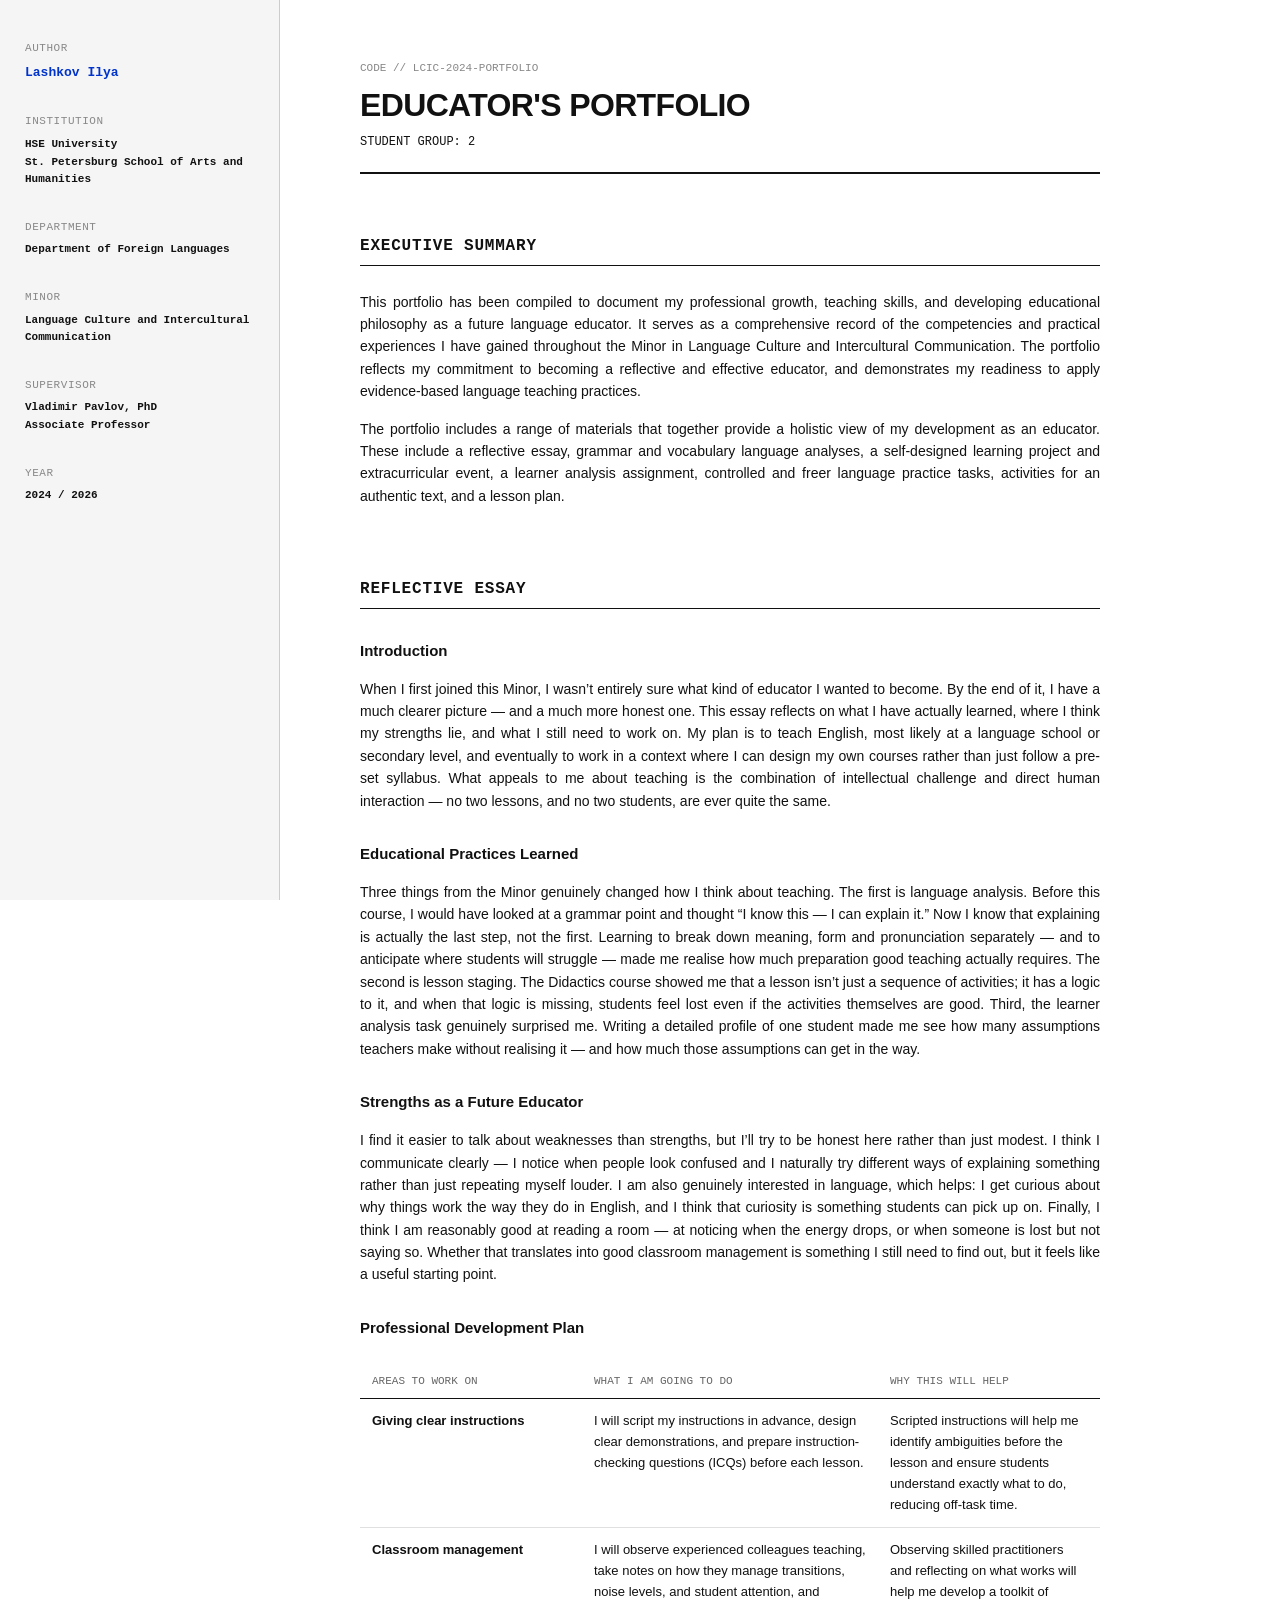
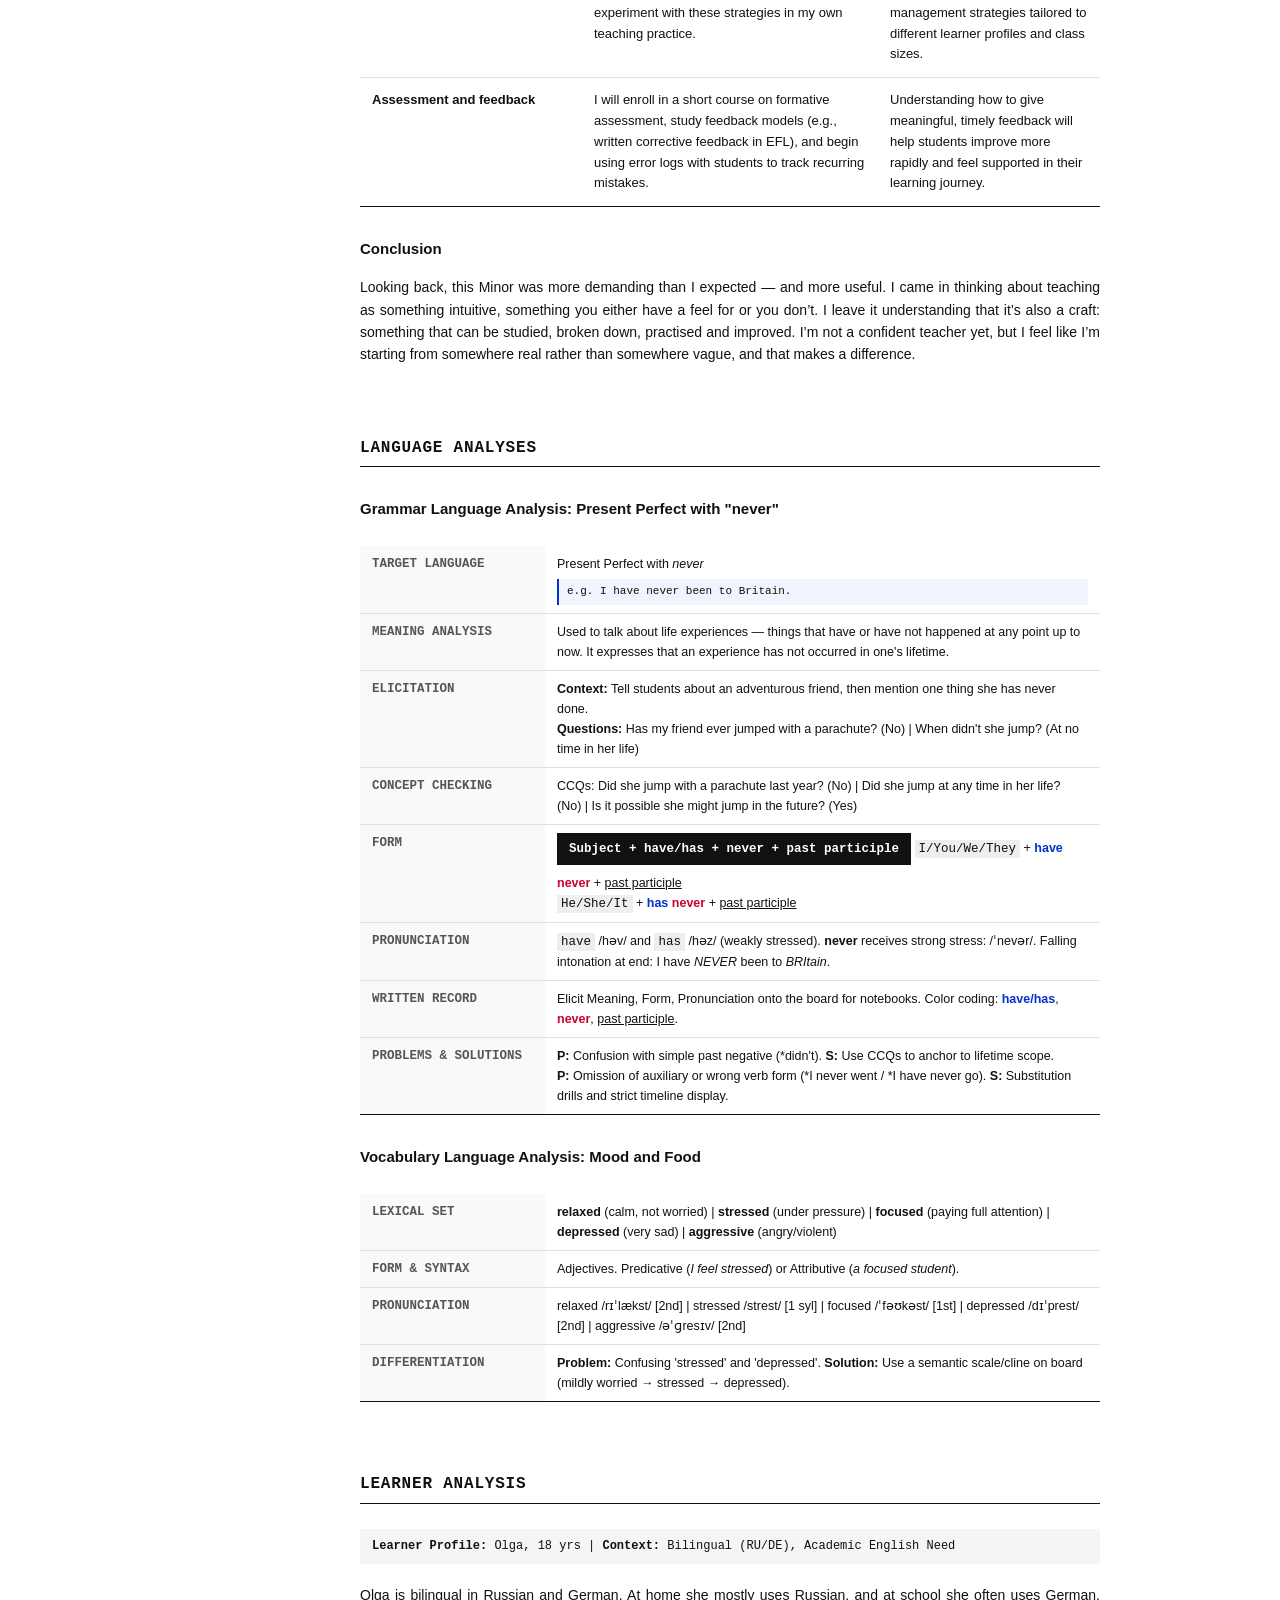
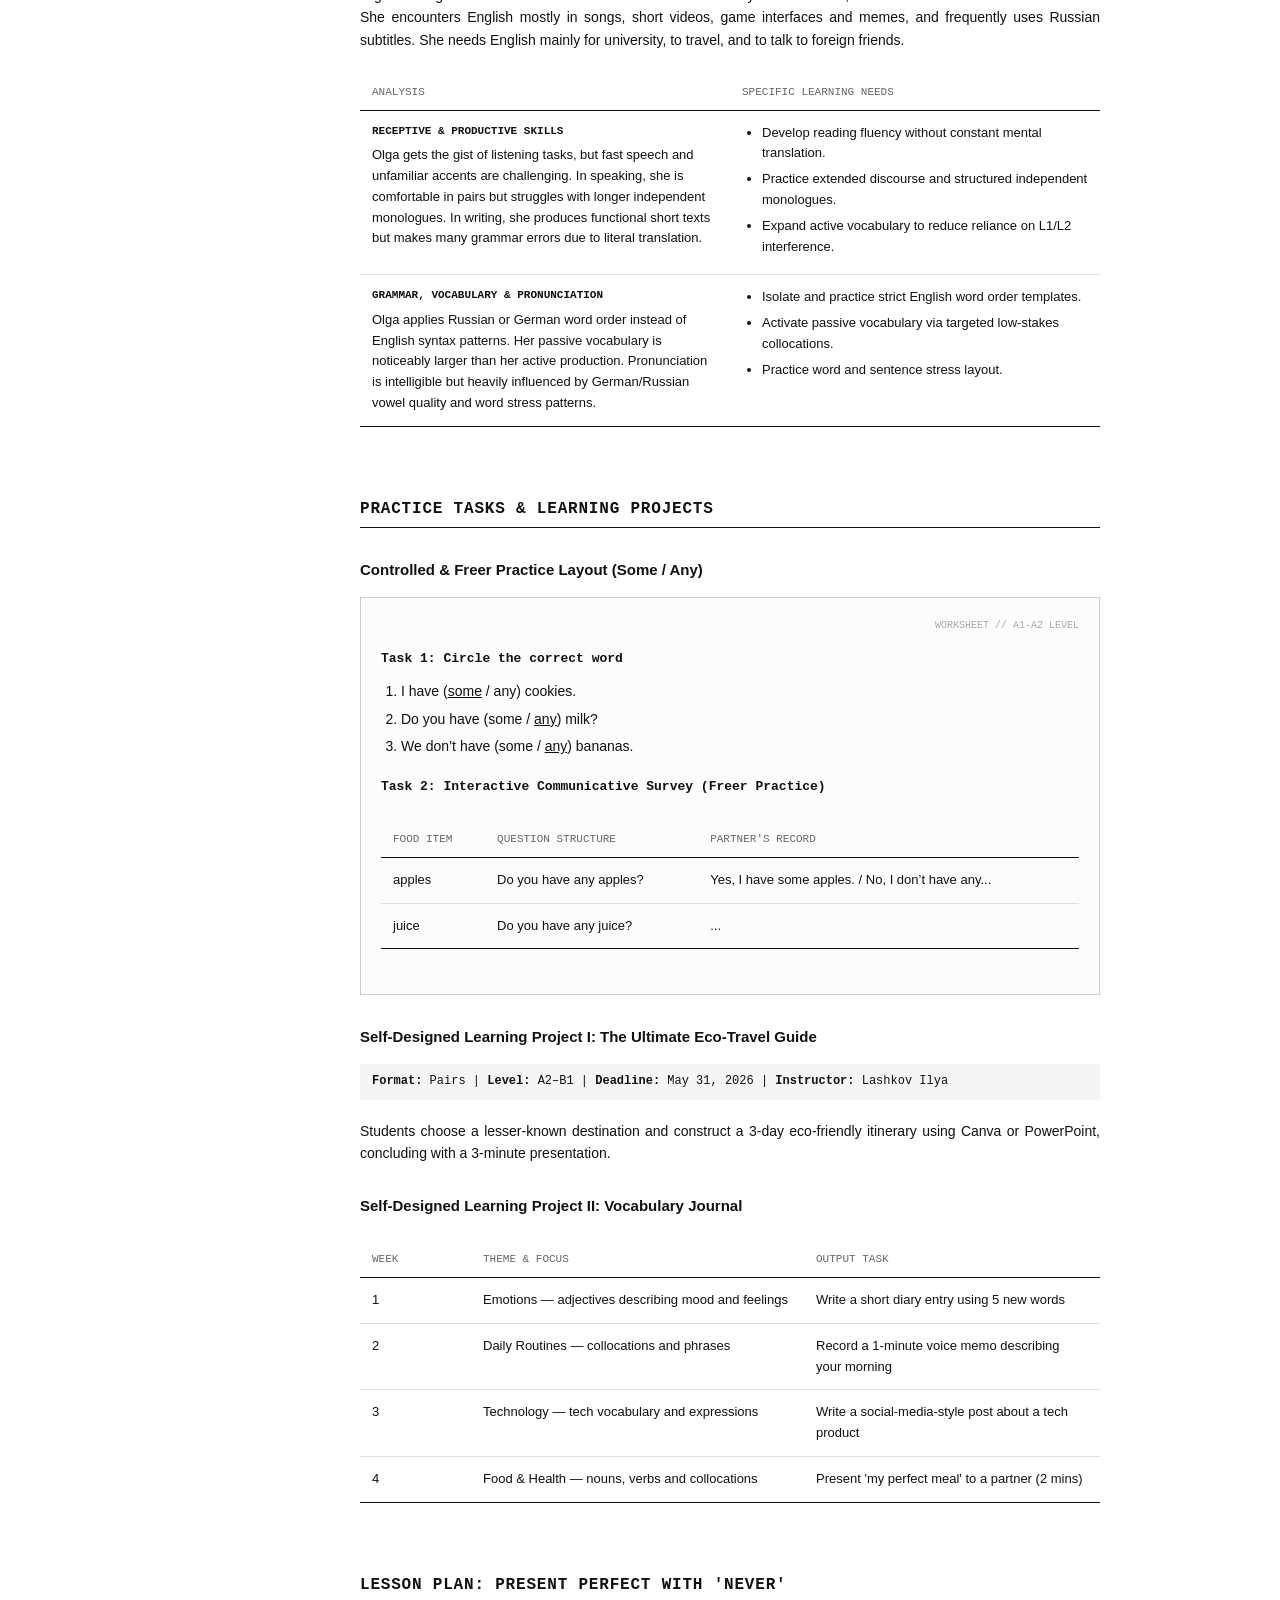
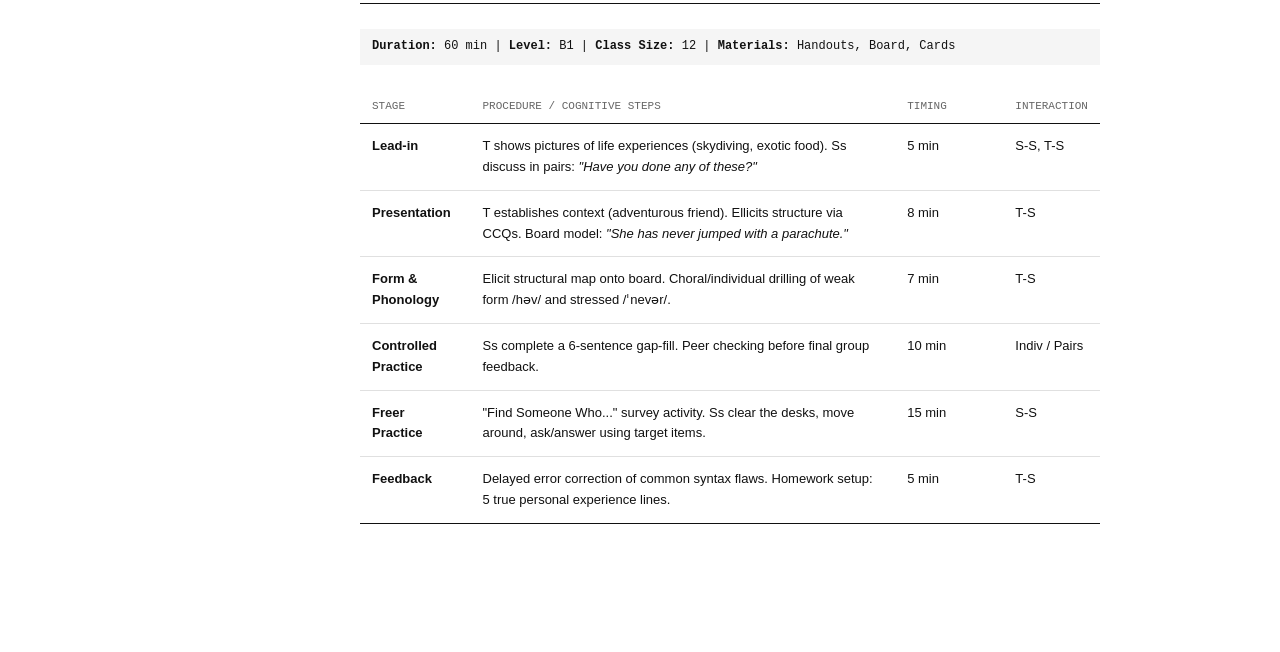
==== index.html @ fe7d27d8 "Rename gemini-code-1781530742875.html to index.html" ====
<!DOCTYPE html>
<html lang="en">
<head>
    <meta charset="UTF-8">
    <meta name="viewport" content="width=device-width, initial-scale=1.0">
    <title>Lashkov Ilya — Educator's Portfolio</title>
    <link rel="stylesheet" href="style.css">
</head>
<body>

    <!-- SIDEBAR: METADATA -->
    <aside class="meta-sidebar">
        <div class="meta-block">
            <span class="label">AUTHOR</span>
            <span class="value institution">Lashkov Ilya</span>
        </div>
        <div class="meta-block">
            <span class="label">INSTITUTION</span>
            <span class="value">HSE University<br>St. Petersburg School of Arts and Humanities</span>
        </div>
        <div class="meta-block">
            <span class="label">DEPARTMENT</span>
            <span class="value">Department of Foreign Languages</span>
        </div>
        <div class="meta-block">
            <span class="label">MINOR</span>
            <span class="value">Language Culture and Intercultural Communication</span>
        </div>
        <div class="meta-block">
            <span class="label">SUPERVISOR</span>
            <span class="value">Vladimir Pavlov, PhD<br>Associate Professor</span>
        </div>
        <div class="meta-block">
            <span class="label">YEAR</span>
            <span class="value">2024 / 2026</span>
        </div>
    </aside>

    <!-- MAIN CONTENT CONTAINER -->
    <main class="content-container">

        <!-- HEADER SECTION -->
        <header class="portfolio-header">
            <div class="index-code">CODE // LCIC-2024-PORTFOLIO</div>
            <h1>EDUCATOR'S PORTFOLIO</h1>
            <div class="group-tag">STUDENT GROUP: 2</div>
        </header>

        <!-- EXECUTIVE SUMMARY -->
        <section id="summary" class="document-section">
            <h2>EXECUTIVE SUMMARY</h2>
            <p>This portfolio has been compiled to document my professional growth, teaching skills, and developing educational philosophy as a future language educator. It serves as a comprehensive record of the competencies and practical experiences I have gained throughout the Minor in Language Culture and Intercultural Communication. The portfolio reflects my commitment to becoming a reflective and effective educator, and demonstrates my readiness to apply evidence-based language teaching practices.</p>
            <p>The portfolio includes a range of materials that together provide a holistic view of my development as an educator. These include a reflective essay, grammar and vocabulary language analyses, a self-designed learning project and extracurricular event, a learner analysis assignment, controlled and freer language practice tasks, activities for an authentic text, and a lesson plan.</p>
        </section>

        <!-- REFLECTIVE ESSAY -->
        <section id="essay" class="document-section">
            <h2>REFLECTIVE ESSAY</h2>
            
            <h3>Introduction</h3>
            <p>When I first joined this Minor, I wasn’t entirely sure what kind of educator I wanted to become. By the end of it, I have a much clearer picture — and a much more honest one. This essay reflects on what I have actually learned, where I think my strengths lie, and what I still need to work on. My plan is to teach English, most likely at a language school or secondary level, and eventually to work in a context where I can design my own courses rather than just follow a pre-set syllabus. What appeals to me about teaching is the combination of intellectual challenge and direct human interaction — no two lessons, and no two students, are ever quite the same.</p>

            <h3>Educational Practices Learned</h3>
            <p>Three things from the Minor genuinely changed how I think about teaching. The first is language analysis. Before this course, I would have looked at a grammar point and thought “I know this — I can explain it.” Now I know that explaining is actually the last step, not the first. Learning to break down meaning, form and pronunciation separately — and to anticipate where students will struggle — made me realise how much preparation good teaching actually requires. The second is lesson staging. The Didactics course showed me that a lesson isn’t just a sequence of activities; it has a logic to it, and when that logic is missing, students feel lost even if the activities themselves are good. Third, the learner analysis task genuinely surprised me. Writing a detailed profile of one student made me see how many assumptions teachers make without realising it — and how much those assumptions can get in the way.</p>

            <h3>Strengths as a Future Educator</h3>
            <p>I find it easier to talk about weaknesses than strengths, but I’ll try to be honest here rather than just modest. I think I communicate clearly — I notice when people look confused and I naturally try different ways of explaining something rather than just repeating myself louder. I am also genuinely interested in language, which helps: I get curious about why things work the way they do in English, and I think that curiosity is something students can pick up on. Finally, I think I am reasonably good at reading a room — at noticing when the energy drops, or when someone is lost but not saying so. Whether that translates into good classroom management is something I still need to find out, but it feels like a useful starting point.</p>

            <h3>Professional Development Plan</h3>
            <table class="grootens-table">
                <thead>
                    <tr>
                        <th style="width: 30%;">AREAS TO WORK ON</th>
                        <th style="width: 40%;">WHAT I AM GOING TO DO</th>
                        <th style="width: 30%;">WHY THIS WILL HELP</th>
                    </tr>
                </thead>
                <tbody>
                    <tr>
                        <td class="semi-bold">Giving clear instructions</td>
                        <td>I will script my instructions in advance, design clear demonstrations, and prepare instruction-checking questions (ICQs) before each lesson.</td>
                        <td>Scripted instructions will help me identify ambiguities before the lesson and ensure students understand exactly what to do, reducing off-task time.</td>
                    </tr>
                    <tr>
                        <td class="semi-bold">Classroom management</td>
                        <td>I will observe experienced colleagues teaching, take notes on how they manage transitions, noise levels, and student attention, and experiment with these strategies in my own teaching practice.</td>
                        <td>Observing skilled practitioners and reflecting on what works will help me develop a toolkit of management strategies tailored to different learner profiles and class sizes.</td>
                    </tr>
                    <tr>
                        <td class="semi-bold">Assessment and feedback</td>
                        <td>I will enroll in a short course on formative assessment, study feedback models (e.g., written corrective feedback in EFL), and begin using error logs with students to track recurring mistakes.</td>
                        <td>Understanding how to give meaningful, timely feedback will help students improve more rapidly and feel supported in their learning journey.</td>
                    </tr>
                </tbody>
            </table>

            <h3>Conclusion</h3>
            <p>Looking back, this Minor was more demanding than I expected — and more useful. I came in thinking about teaching as something intuitive, something you either have a feel for or you don’t. I leave it understanding that it’s also a craft: something that can be studied, broken down, practised and improved. I’m not a confident teacher yet, but I feel like I’m starting from somewhere real rather than somewhere vague, and that makes a difference.</p>
        </section>

        <!-- LANGUAGE ANALYSES -->
        <section id="language-analysis" class="document-section">
            <h2>LANGUAGE ANALYSES</h2>
            
            <h3>Grammar Language Analysis: Present Perfect with "never"</h3>
            <table class="grootens-table data-dense">
                <tbody>
                    <tr>
                        <td class="tech-label">TARGET LANGUAGE</td>
                        <td>Present Perfect with <em>never</em> <span class="example-box">e.g. I have never been to Britain.</span></td>
                    </tr>
                    <tr>
                        <td class="tech-label">MEANING ANALYSIS</td>
                        <td>Used to talk about life experiences — things that have or have not happened at any point up to now. It expresses that an experience has not occurred in one's lifetime.</td>
                    </tr>
                    <tr>
                        <td class="tech-label">ELICITATION</td>
                        <td><strong>Context:</strong> Tell students about an adventurous friend, then mention one thing she has never done.<br>
                        <strong>Questions:</strong> Has my friend ever jumped with a parachute? (No) | When didn't she jump? (At no time in her life)</td>
                    </tr>
                    <tr>
                        <td class="tech-label">CONCEPT CHECKING</td>
                        <td>CCQs: Did she jump with a parachute last year? (No) | Did she jump at any time in her life? (No) | Is it possible she might jump in the future? (Yes)</td>
                    </tr>
                    <tr>
                        <td class="tech-label">FORM</td>
                        <td>
                            <div class="form-syntax">Subject + have/has + never + past participle</div>
                            <span class="neutral-code">I/You/We/They</span> + <span class="highlight-blue">have</span> <span class="highlight-red">never</span> + <span class="underline">past participle</span><br>
                            <span class="neutral-code">He/She/It</span> + <span class="highlight-blue">has</span> <span class="highlight-red">never</span> + <span class="underline">past participle</span>
                        </td>
                    </tr>
                    <tr>
                        <td class="tech-label">PRONUNCIATION</td>
                        <td><span class="neutral-code">have</span> /həv/ and <span class="neutral-code">has</span> /həz/ (weakly stressed). <span class="semi-bold">never</span> receives strong stress: /ˈnevər/. Falling intonation at end: I have <em>NEVER</em> been to <em>BRItain</em>.</td>
                    </tr>
                    <tr>
                        <td class="tech-label">WRITTEN RECORD</td>
                        <td>Elicit Meaning, Form, Pronunciation onto the board for notebooks. Color coding: <span class="highlight-blue">have/has</span>, <span class="highlight-red">never</span>, <span class="underline">past participle</span>.</td>
                    </tr>
                    <tr>
                        <td class="tech-label">PROBLEMS &amp; SOLUTIONS</td>
                        <td>
                            <strong>P:</strong> Confusion with simple past negative (*didn't). <strong>S:</strong> Use CCQs to anchor to lifetime scope.<br>
                            <strong>P:</strong> Omission of auxiliary or wrong verb form (*I never went / *I have never go). <strong>S:</strong> Substitution drills and strict timeline display.
                        </td>
                    </tr>
                </tbody>
            </table>

            <h3>Vocabulary Language Analysis: Mood and Food</h3>
            <table class="grootens-table data-dense">
                <tbody>
                    <tr>
                        <td class="tech-label">LEXICAL SET</td>
                        <td><strong>relaxed</strong> (calm, not worried) | <strong>stressed</strong> (under pressure) | <strong>focused</strong> (paying full attention) | <strong>depressed</strong> (very sad) | <strong>aggressive</strong> (angry/violent)</td>
                    </tr>
                    <tr>
                        <td class="tech-label">FORM &amp; SYNTAX</td>
                        <td>Adjectives. Predicative (<em>I feel stressed</em>) or Attributive (<em>a focused student</em>).</td>
                    </tr>
                    <tr>
                        <td class="tech-label">PRONUNCIATION</td>
                        <td>relaxed /rɪˈlækst/ [2nd] | stressed /strest/ [1 syl] | focused /ˈfəʊkəst/ [1st] | depressed /dɪˈprest/ [2nd] | aggressive /əˈɡresɪv/ [2nd]</td>
                    </tr>
                    <tr>
                        <td class="tech-label">DIFFERENTIATION</td>
                        <td><strong>Problem:</strong> Confusing 'stressed' and 'depressed'. <strong>Solution:</strong> Use a semantic scale/cline on board (mildly worried → stressed → depressed).</td>
                    </tr>
                </tbody>
            </table>
        </section>

        <!-- LEARNER ANALYSIS -->
        <section id="learner-analysis" class="document-section">
            <h2>LEARNER ANALYSIS</h2>
            <div class="meta-inline"><strong>Learner Profile:</strong> Olga, 18 yrs | <strong>Context:</strong> Bilingual (RU/DE), Academic English Need</div>
            
            <p>Olga is bilingual in Russian and German. At home she mostly uses Russian, and at school she often uses German. She encounters English mostly in songs, short videos, game interfaces and memes, and frequently uses Russian subtitles. She needs English mainly for university, to travel, and to talk to foreign friends.</p>

            <table class="grootens-table">
                <thead>
                    <tr>
                        <th style="width: 50%;">ANALYSIS</th>
                        <th style="width: 50%;">SPECIFIC LEARNING NEEDS</th>
                    </tr>
                </thead>
                <tbody>
                    <tr>
                        <td>
                            <span class="block-title">Receptive &amp; Productive Skills</span>
                            Olga gets the gist of listening tasks, but fast speech and unfamiliar accents are challenging. In speaking, she is comfortable in pairs but struggles with longer independent monologues. In writing, she produces functional short texts but makes many grammar errors due to literal translation.
                        </td>
                        <td>
                            <ul>
                                <li>Develop reading fluency without constant mental translation.</li>
                                <li>Practice extended discourse and structured independent monologues.</li>
                                <li>Expand active vocabulary to reduce reliance on L1/L2 interference.</li>
                            </ul>
                        </td>
                    </tr>
                    <tr>
                        <td>
                            <span class="block-title">Grammar, Vocabulary &amp; Pronunciation</span>
                            Olga applies Russian or German word order instead of English syntax patterns. Her passive vocabulary is noticeably larger than her active production. Pronunciation is intelligible but heavily influenced by German/Russian vowel quality and word stress patterns.
                        </td>
                        <td>
                            <ul>
                                <li>Isolate and practice strict English word order templates.</li>
                                <li>Activate passive vocabulary via targeted low-stakes collocations.</li>
                                <li>Practice word and sentence stress layout.</li>
                            </ul>
                        </td>
                    </tr>
                </tbody>
            </table>
        </section>

        <!-- TASKS & PROJECTS -->
        <section id="tasks-projects" class="document-section">
            <h2>PRACTICE TASKS &amp; LEARNING PROJECTS</h2>

            <h3>Controlled &amp; Freer Practice Layout (Some / Any)</h3>
            <div class="workspace-box">
                <div class="box-tag">WORKSHEET // A1-A2 LEVEL</div>
                <h4>Task 1: Circle the correct word</h4>
                <ol class="task-list">
                    <li>I have (<span class="underline">some</span> / any) cookies.</li>
                    <li>Do you have (some / <span class="underline">any</span>) milk?</li>
                    <li>We don’t have (some / <span class="underline">any</span>) bananas.</li>
                </ol>
                
                <h4>Task 2: Interactive Communicative Survey (Freer Practice)</h4>
                <table class="grootens-table interactive-table">
                    <thead>
                        <tr>
                            <th>FOOD ITEM</th>
                            <th>QUESTION STRUCTURE</th>
                            <th>PARTNER'S RECORD</th>
                        </tr>
                    </thead>
                    <tbody>
                        <tr><td>apples</td><td>Do you have any apples?</td><td>Yes, I have some apples. / No, I don’t have any...</td></tr>
                        <tr><td>juice</td><td>Do you have any juice?</td><td>...</td></tr>
                    </tbody>
                </table>
            </div>

            <h3>Self-Designed Learning Project I: The Ultimate Eco-Travel Guide</h3>
            <div class="meta-inline"><strong>Format:</strong> Pairs | <strong>Level:</strong> A2–B1 | <strong>Deadline:</strong> May 31, 2026 | <strong>Instructor:</strong> Lashkov Ilya</div>
            <p>Students choose a lesser-known destination and construct a 3-day eco-friendly itinerary using Canva or PowerPoint, concluding with a 3-minute presentation.</p>

            <h3>Self-Designed Learning Project II: Vocabulary Journal</h3>
            <table class="grootens-table">
                <thead>
                    <tr>
                        <th style="width: 15%;">WEEK</th>
                        <th style="width: 45%;">THEME &amp; FOCUS</th>
                        <th style="width: 40%;">OUTPUT TASK</th>
                    </tr>
                </thead>
                <tbody>
                    <tr><td>1</td><td>Emotions — adjectives describing mood and feelings</td><td>Write a short diary entry using 5 new words</td></tr>
                    <tr><td>2</td><td>Daily Routines — collocations and phrases</td><td>Record a 1-minute voice memo describing your morning</td></tr>
                    <tr><td>3</td><td>Technology — tech vocabulary and expressions</td><td>Write a social-media-style post about a tech product</td></tr>
                    <tr><td>4</td><td>Food &amp; Health — nouns, verbs and collocations</td><td>Present 'my perfect meal' to a partner (2 mins)</td></tr>
                </tbody>
            </table>
        </section>

        <!-- LESSON PLAN -->
        <section id="lesson-plan" class="document-section">
            <h2>LESSON PLAN: PRESENT PERFECT WITH 'NEVER'</h2>
            <div class="meta-inline"><strong>Duration:</strong> 60 min | <strong>Level:</strong> B1 | <strong>Class Size:</strong> 12 | <strong>Materials:</strong> Handouts, Board, Cards</div>

            <table class="grootens-table timetable">
                <thead>
                    <tr>
                        <th style="width: 15%;">STAGE</th>
                        <th style="width: 60%;">PROCEDURE / COGNITIVE STEPS</th>
                        <th style="width: 15%;">TIMING</th>
                        <th style="width: 10%;">INTERACTION</th>
                    </tr>
                </thead>
                <tbody>
                    <tr>
                        <td class="semi-bold">Lead-in</td>
                        <td>T shows pictures of life experiences (skydiving, exotic food). Ss discuss in pairs: <em>"Have you done any of these?"</em></td>
                        <td>5 min</td>
                        <td>S-S, T-S</td>
                    </tr>
                    <tr>
                        <td class="semi-bold">Presentation</td>
                        <td>T establishes context (adventurous friend). Ellicits structure via CCQs. Board model: <em>"She has never jumped with a parachute."</em></td>
                        <td>8 min</td>
                        <td>T-S</td>
                    </tr>
                    <tr>
                        <td class="semi-bold">Form &amp; Phonology</td>
                        <td>Elicit structural map onto board. Choral/individual drilling of weak form /həv/ and stressed /ˈnevər/.</td>
                        <td>7 min</td>
                        <td>T-S</td>
                    </tr>
                    <tr>
                        <td class="semi-bold">Controlled Practice</td>
                        <td>Ss complete a 6-sentence gap-fill. Peer checking before final group feedback.</td>
                        <td>10 min</td>
                        <td>Indiv / Pairs</td>
                    </tr>
                    <tr>
                        <td class="semi-bold">Freer Practice</td>
                        <td>"Find Someone Who..." survey activity. Ss clear the desks, move around, ask/answer using target items.</td>
                        <td>15 min</td>
                        <td>S-S</td>
                    </tr>
                    <tr>
                        <td class="semi-bold">Feedback</td>
                        <td>Delayed error correction of common syntax flaws. Homework setup: 5 true personal experience lines.</td>
                        <td>5 min</td>
                        <td>T-S</td>
                    </tr>
                </tbody>
            </table>
        </section>

    </main>
</body>
</html>
---- style.css ----
/* DESIGN PHILOSOPHY ARCHITECTURE (AFTER JOOST GROOTENS) */

@charset "UTF-8";

/* --- System Reset & Base Elements --- */
* {
    box-sizing: border-box;
    margin: 0;
    padding: 0;
}

body {
    background-color: #ffffff;
    color: #111111;
    font-family: "Helvetica Neue", Helvetica, Arial, sans-serif;
    font-size: 14px;
    line-height: 1.6;
    display: flex;
    min-height: 100vh;
}

/* --- Layout Structure --- */
.meta-sidebar {
    width: 280px;
    background-color: #f5f5f5;
    border-right: 1px solid #cccccc;
    padding: 40px 25px;
    position: fixed;
    height: 100vh;
    overflow-y: auto;
    font-family: "SF Mono", Monaco, Consolas, monospace;
    font-size: 11px;
}

.content-container {
    margin-left: 280px;
    max-width: 900px;
    padding: 60px 80px;
}

/* --- Sidebar Blocks --- */
.meta-block {
    margin-bottom: 30px;
}

.meta-block .label {
    display: block;
    color: #888888;
    margin-bottom: 5px;
    letter-spacing: 0.05em;
}

.meta-block .value {
    display: block;
    color: #111111;
    font-weight: bold;
}

.meta-block .value.institution {
    font-size: 13px;
    color: #0033cc; /* Signal Blue for Author Ident */
}

/* --- Header & Typography --- */
.portfolio-header {
    margin-bottom: 60px;
    border-bottom: 2px solid #111111;
    padding-bottom: 20px;
}

.index-code {
    font-family: "SF Mono", monospace;
    font-size: 11px;
    color: #888888;
    margin-bottom: 10px;
}

h1 {
    font-size: 32px;
    font-weight: 700;
    letter-spacing: -0.02em;
    line-height: 1.1;
}

.group-tag {
    font-family: "SF Mono", monospace;
    font-size: 12px;
    margin-top: 10px;
}

.document-section {
    margin-bottom: 70px;
}

h2 {
    font-size: 16px;
    font-weight: 700;
    letter-spacing: 0.05em;
    border-bottom: 1px solid #111111;
    padding-bottom: 5px;
    margin-bottom: 25px;
    font-family: "SF Mono", monospace;
}

h3 {
    font-size: 15px;
    font-weight: 700;
    margin: 30px 0 15px 0;
}

h4 {
    font-size: 13px;
    font-weight: 700;
    margin: 15px 0 10px 0;
    font-family: "SF Mono", monospace;
}

p {
    margin-bottom: 15px;
    text-align: justify;
}

/* --- Grootes-Style Structured Tables --- */
.grootens-table {
    width: 100%;
    border-collapse: collapse;
    margin: 25px 0;
    font-size: 13px;
}

.grootens-table th {
    font-family: "SF Mono", monospace;
    font-size: 11px;
    color: #666666;
    text-align: left;
    padding: 8px 12px;
    border-bottom: 1px solid #111111;
    font-weight: normal;
}

.grootens-table td {
    padding: 12px;
    border-bottom: 1px solid #e0e0e0;
    vertical-align: top;
}

.grootens-table tbody tr:last-child td {
    border-bottom: 1px solid #111111;
}

.semi-bold {
    font-weight: 600;
}

/* Data-Dense Table Formatting */
.data-dense td {
    padding: 8px 12px;
    font-size: 12.5px;
}

.tech-label {
    font-family: "SF Mono", monospace;
    font-size: 11px;
    color: #555555;
    background-color: #f9f9f9;
    width: 25%;
    font-weight: bold;
}

/* --- Structural Highlights & Accents --- */
.meta-inline {
    background-color: #f5f5f5;
    padding: 8px 12px;
    font-size: 12px;
    font-family: "SF Mono", monospace;
    margin-bottom: 20px;
}

.example-box {
    display: block;
    margin-top: 5px;
    font-family: "SF Mono", monospace;
    background-color: #f0f4ff;
    padding: 4px 8px;
    font-size: 11px;
    border-left: 2px solid #0033cc;
}

.form-syntax {
    font-family: "SF Mono", monospace;
    font-weight: bold;
    background: #111111;
    color: #ffffff;
    padding: 6px 12px;
    margin-bottom: 8px;
    display: inline-block;
}

.highlight-blue {
    color: #0033cc;
    font-weight: bold;
}

.highlight-red {
    color: #cc0033;
    font-weight: bold;
}

.underline {
    text-decoration: underline;
}

.neutral-code {
    font-family: "SF Mono", monospace;
    background: #eeeeee;
    padding: 2px 4px;
}

.block-title {
    display: block;
    font-weight: bold;
    margin-bottom: 5px;
    text-transform: uppercase;
    font-size: 11px;
    font-family: "SF Mono", monospace;
}

/* --- Task Lists & Workspaces --- */
.workspace-box {
    border: 1px solid #cccccc;
    padding: 20px;
    margin-bottom: 30px;
    background-color: #fcfcfc;
}

.box-tag {
    font-family: "SF Mono", monospace;
    font-size: 10px;
    color: #aaaaaa;
    text-align: right;
}

.task-list {
    margin-left: 20px;
    margin-bottom: 20px;
}

ul {
    margin-left: 20px;
}

li {
    margin-bottom: 5px;
}

/* --- Responsiveness System --- */
@media (max-width: 1024px) {
    body {
        flex-direction: column;
    }
    .meta-sidebar {
        width: 100%;
        height: auto;
        position: relative;
        padding: 30px;
        border-right: none;
        border-bottom: 1px solid #cccccc;
    }
    .content-container {
        margin-left: 0;
        padding: 40px 20px;
    }
}
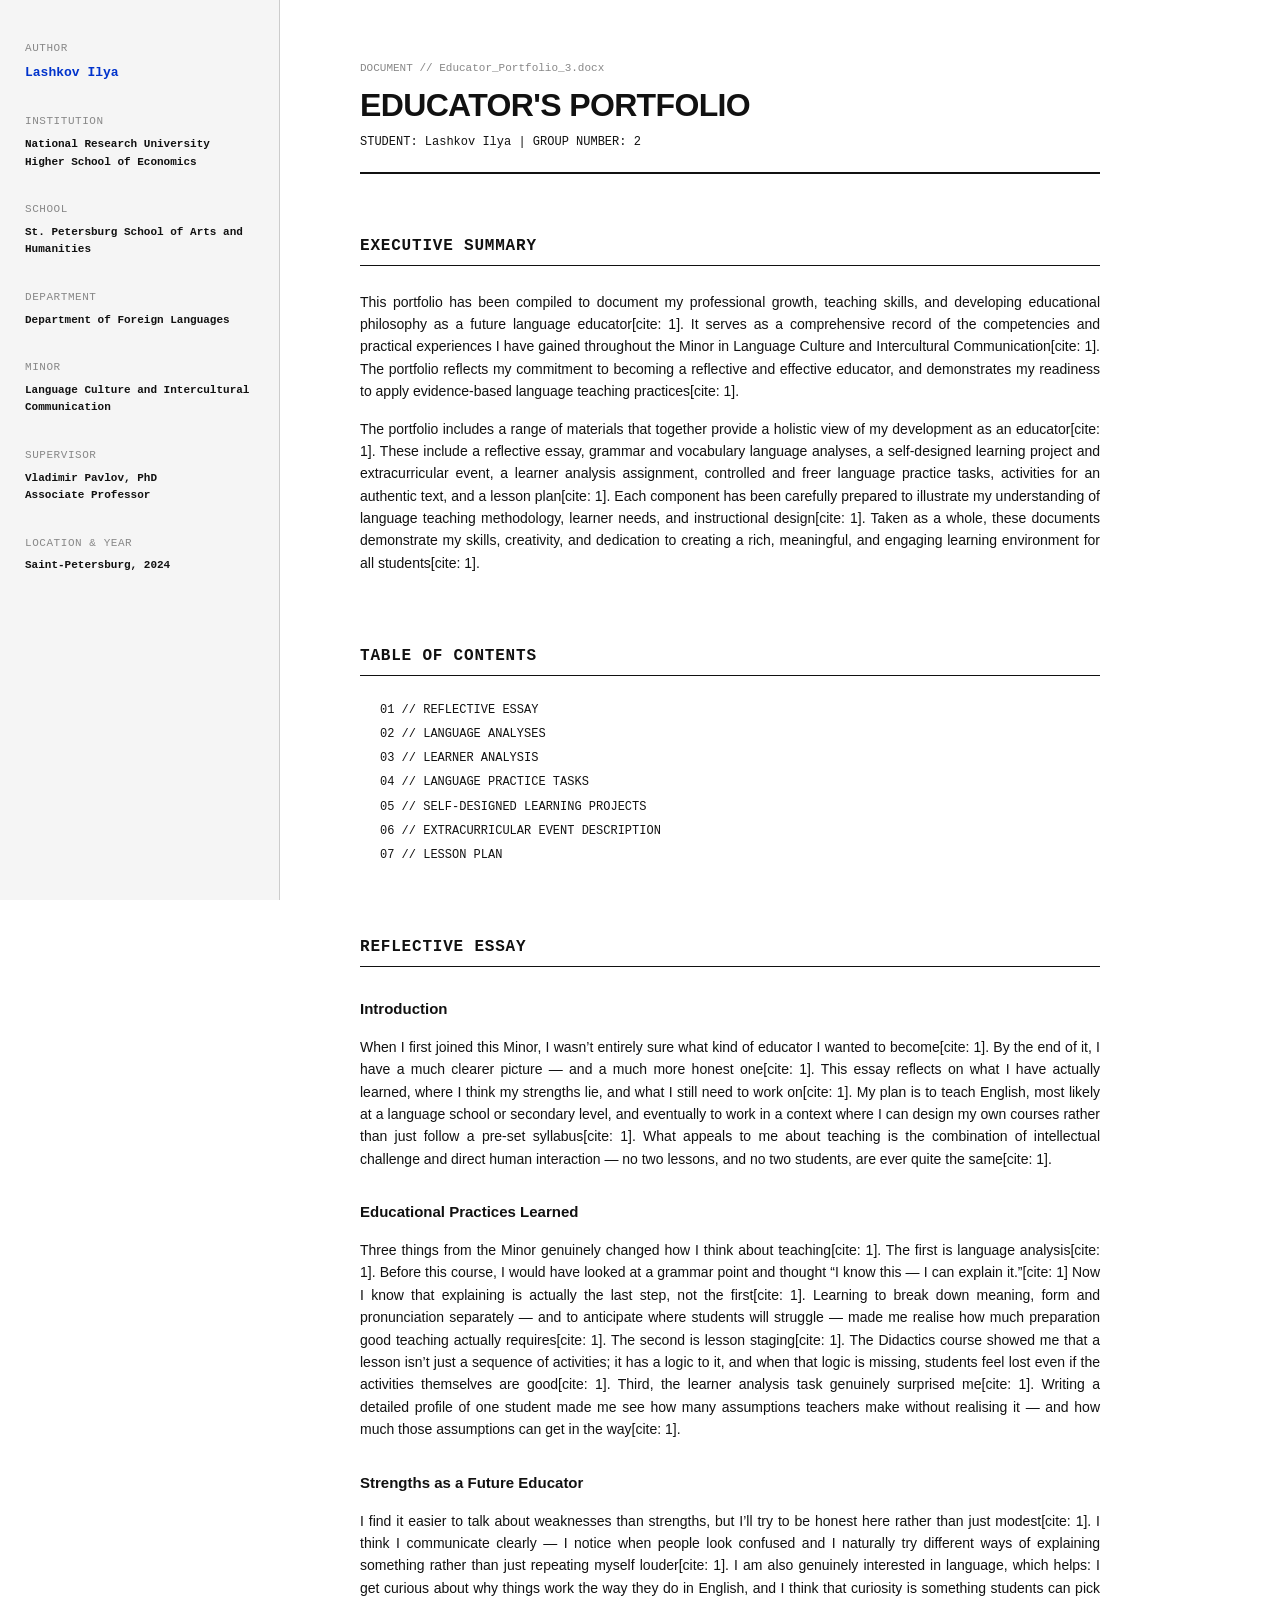
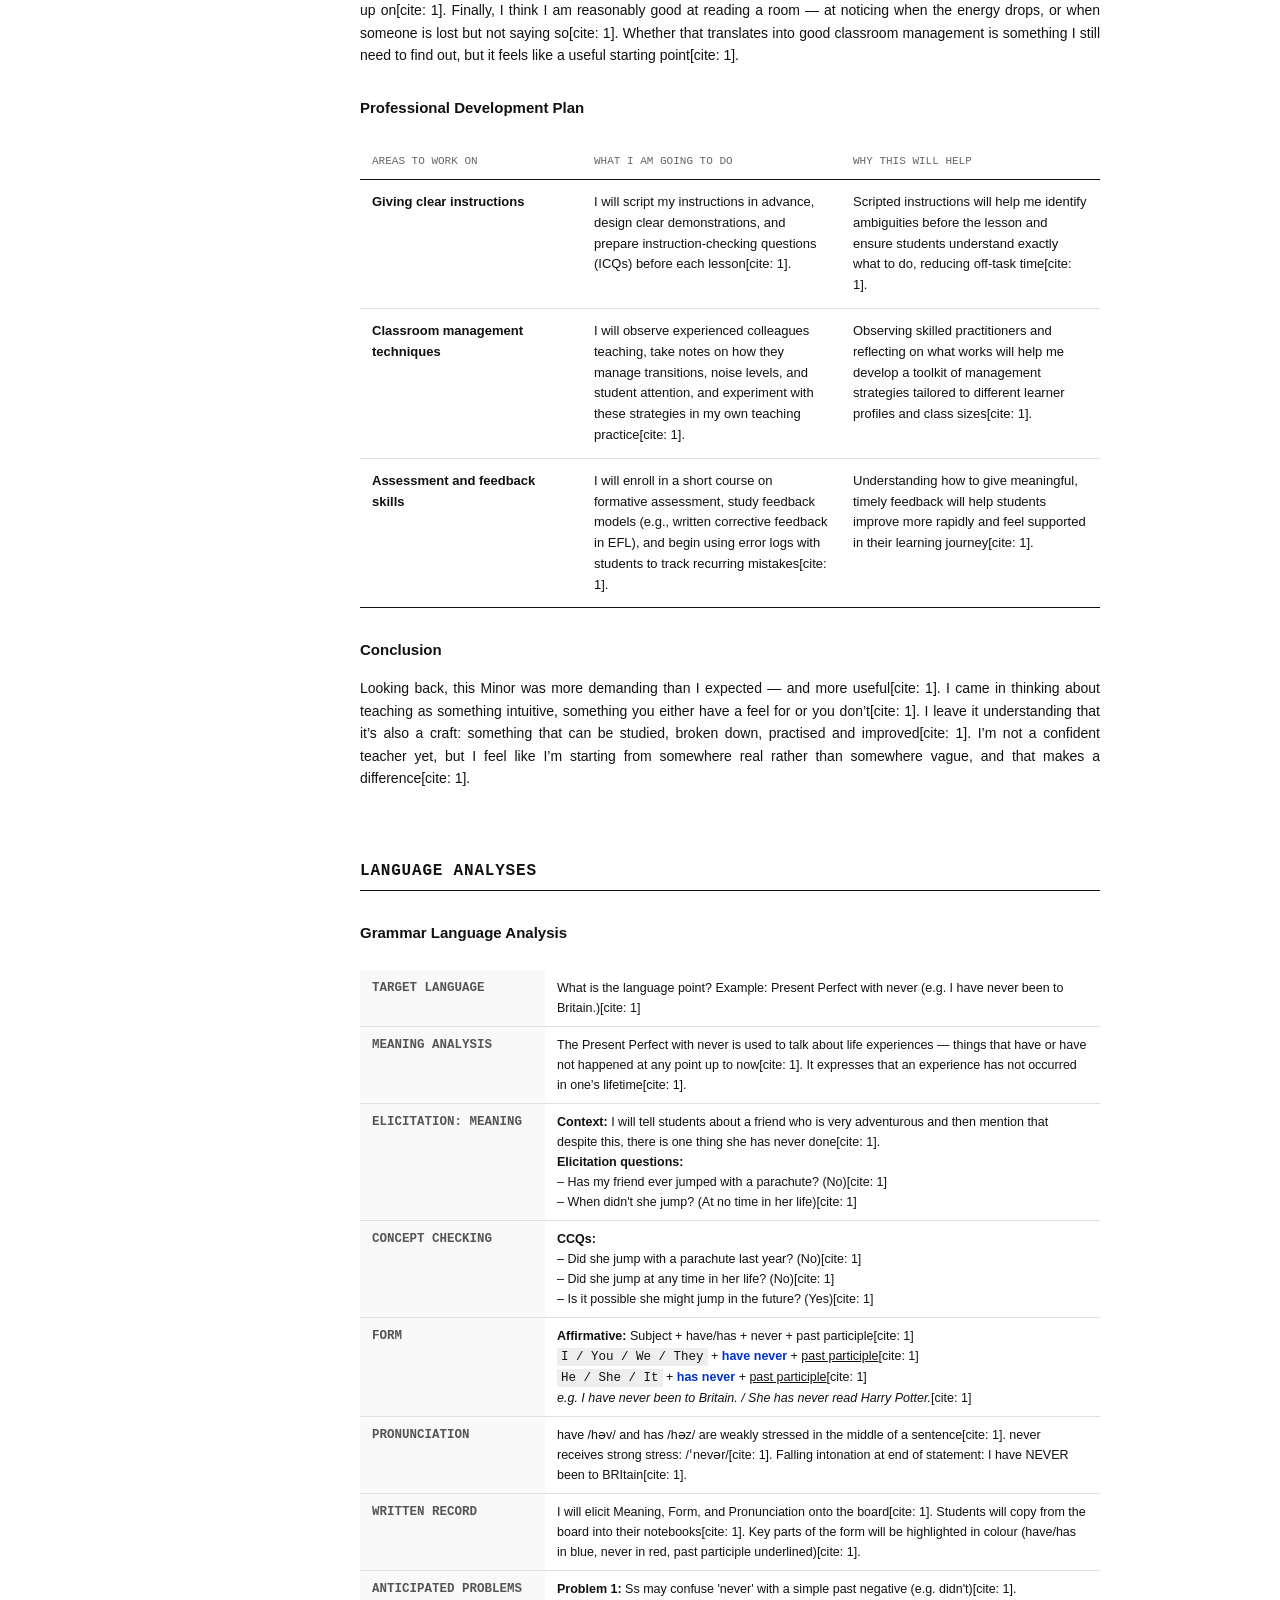
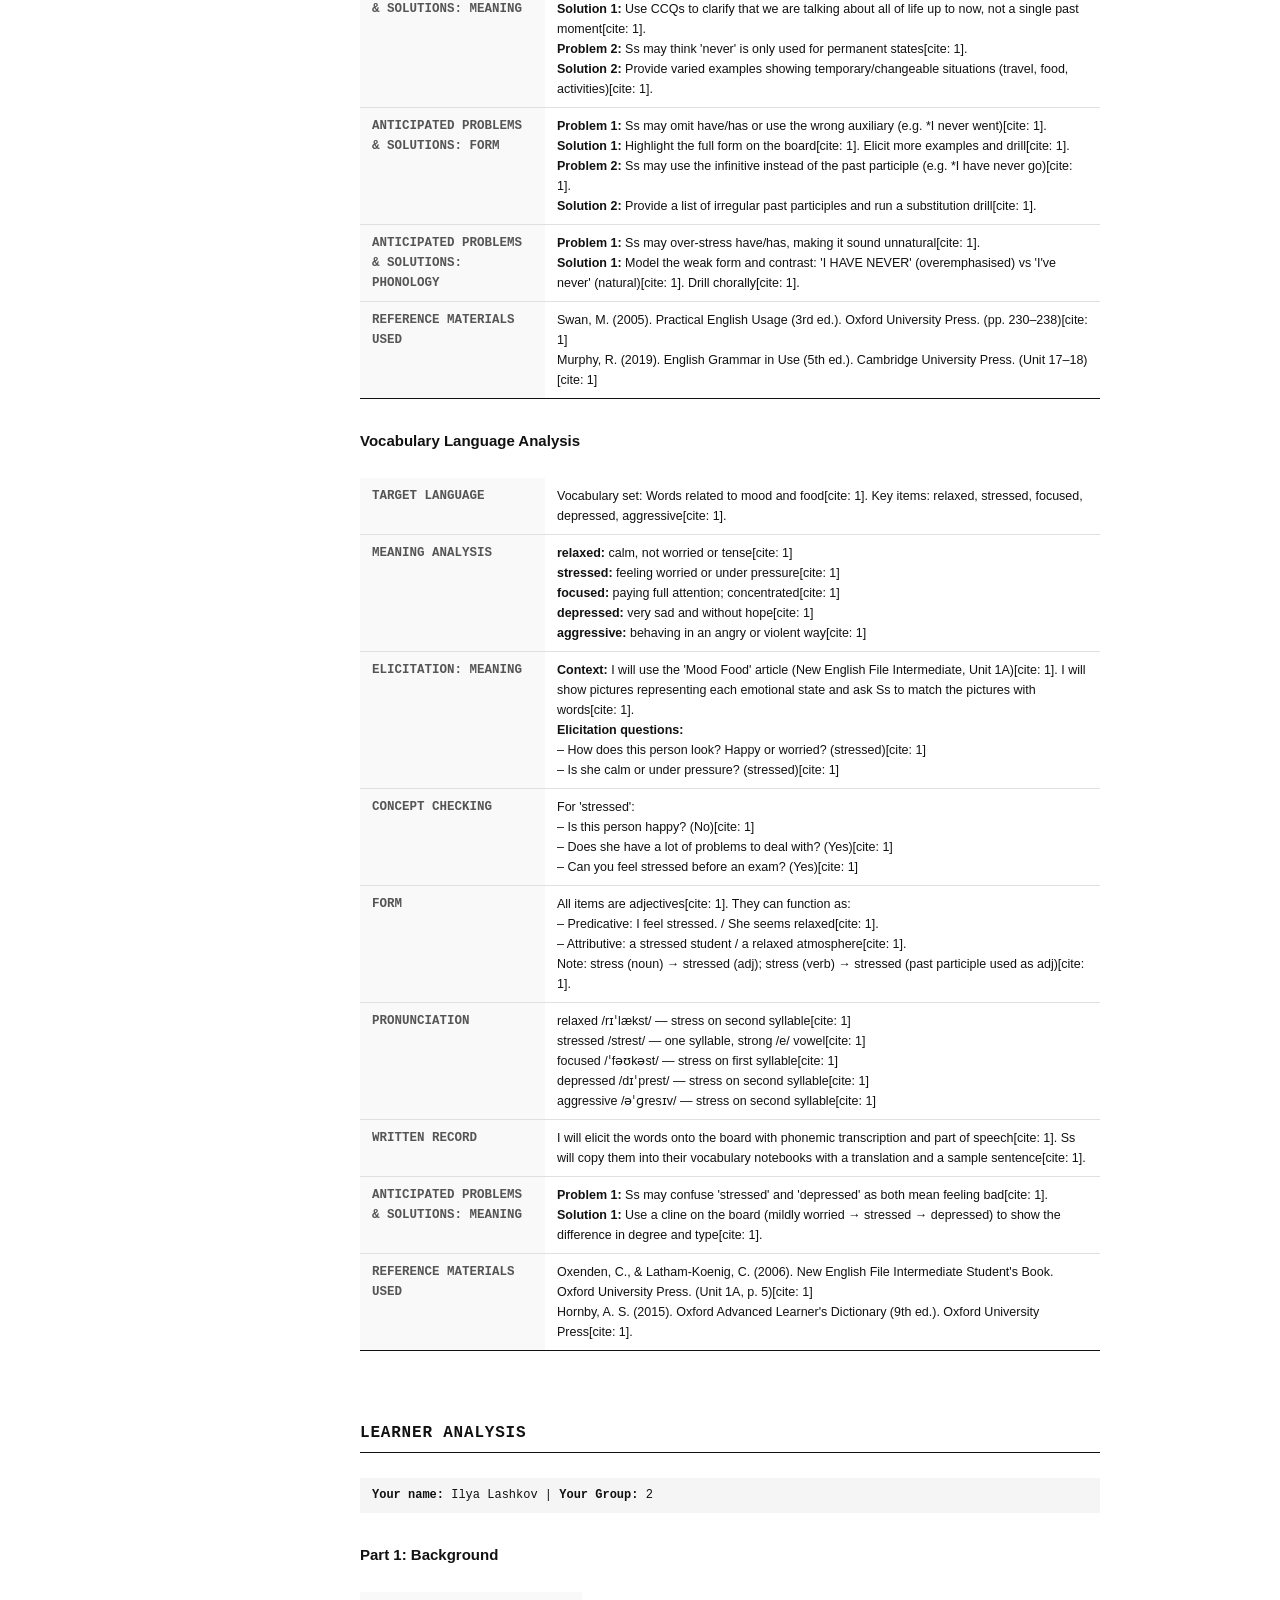
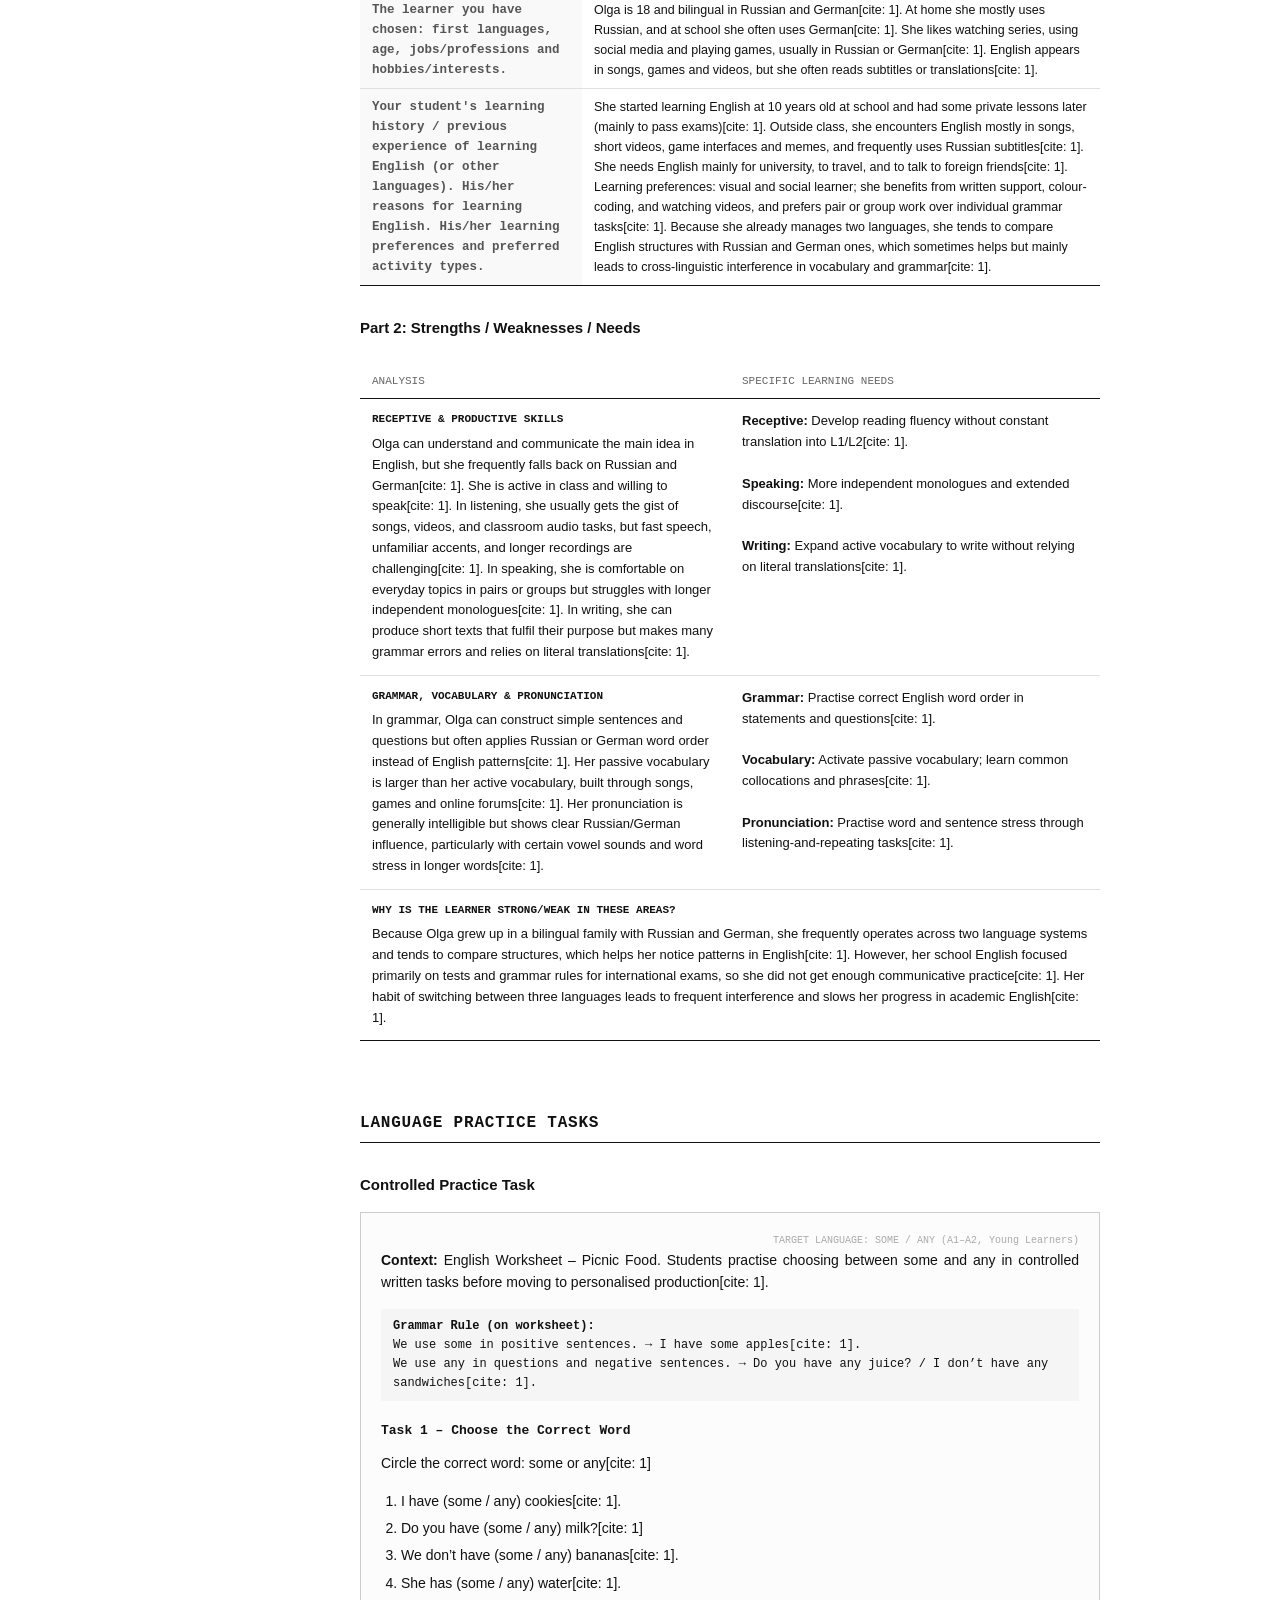
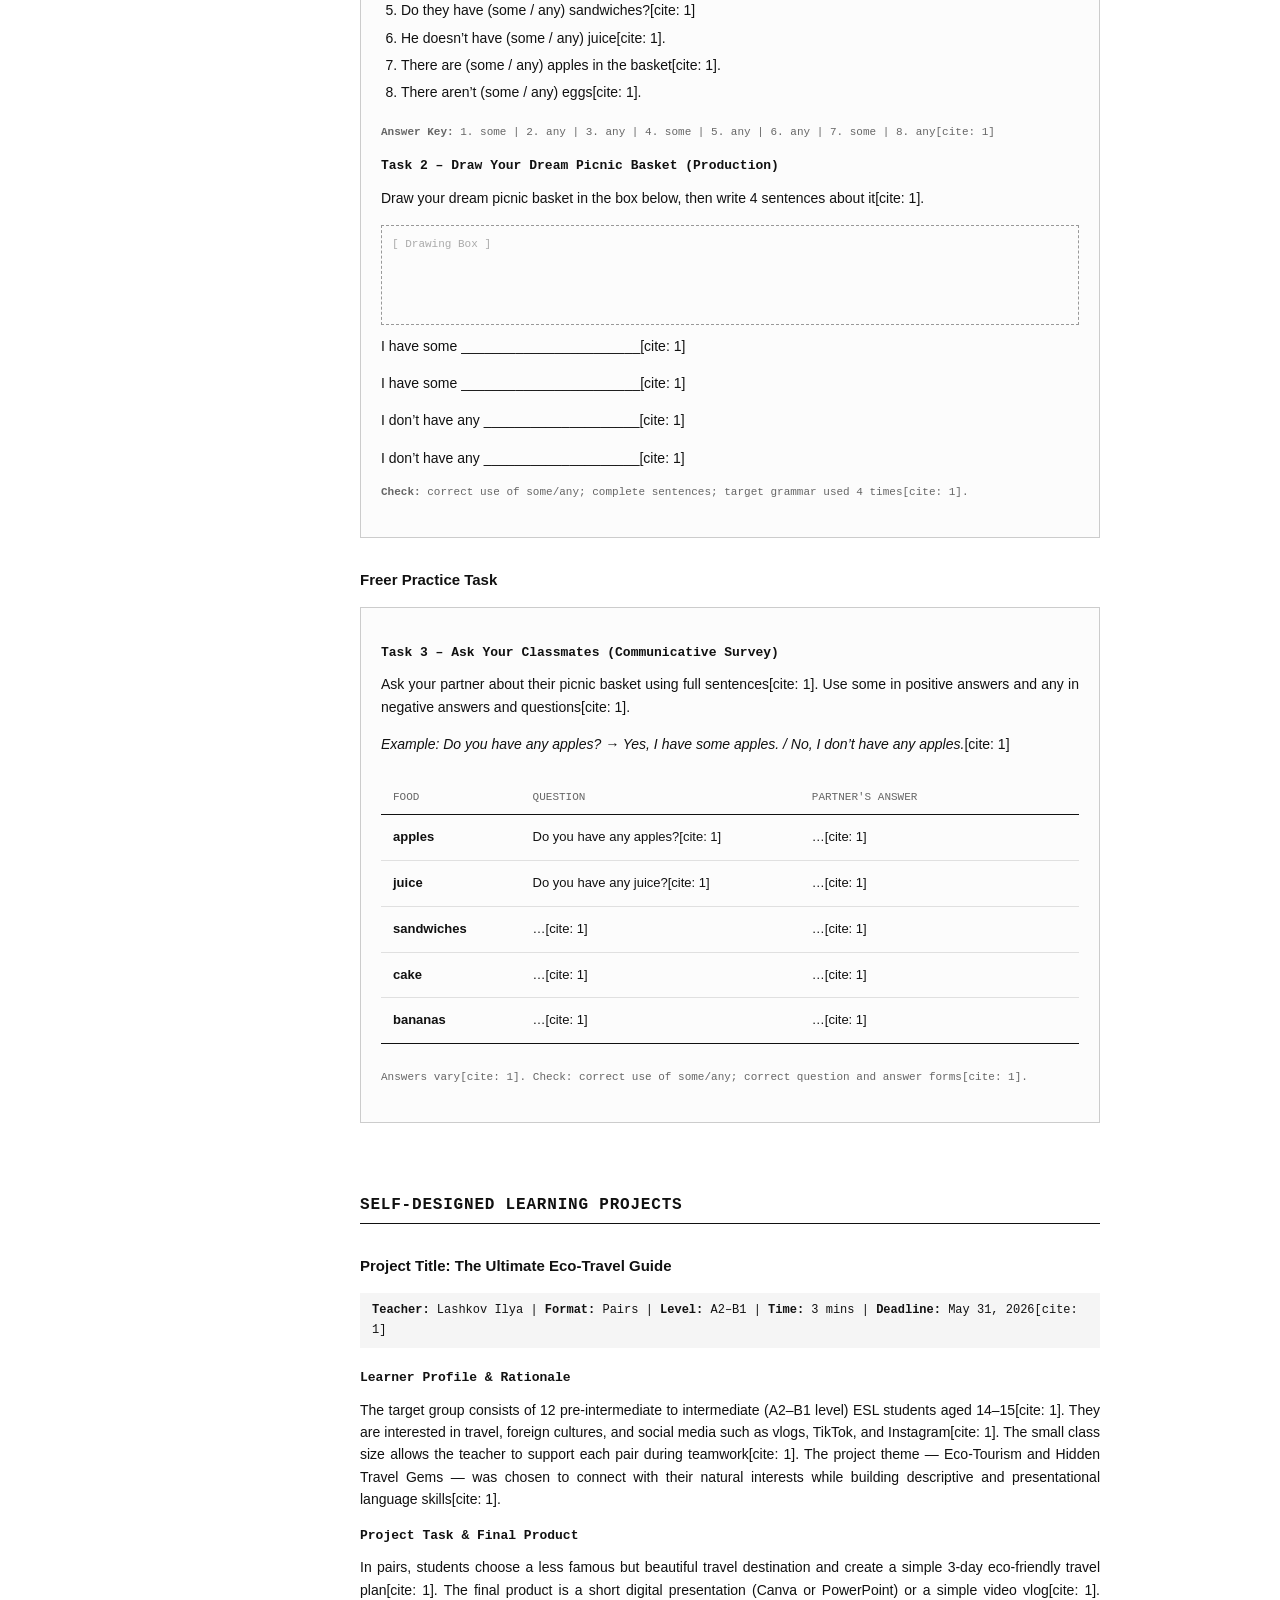
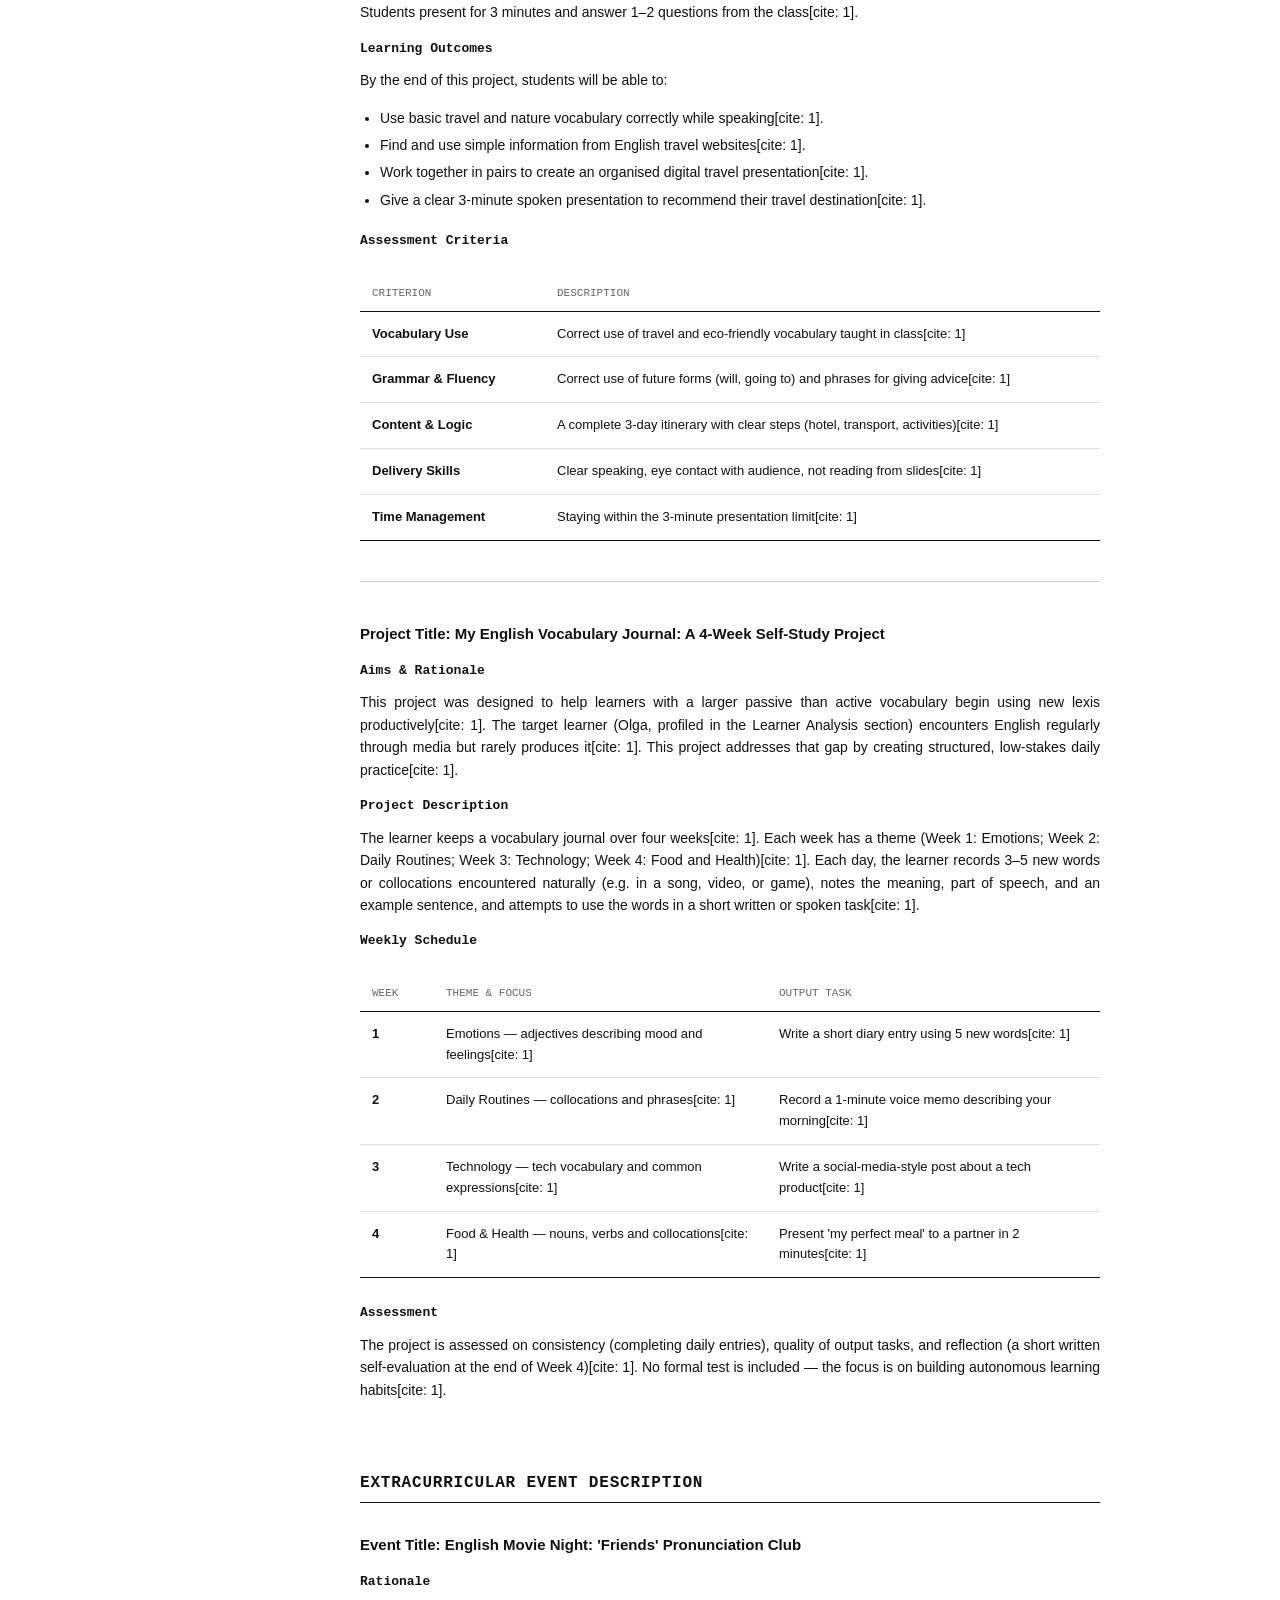
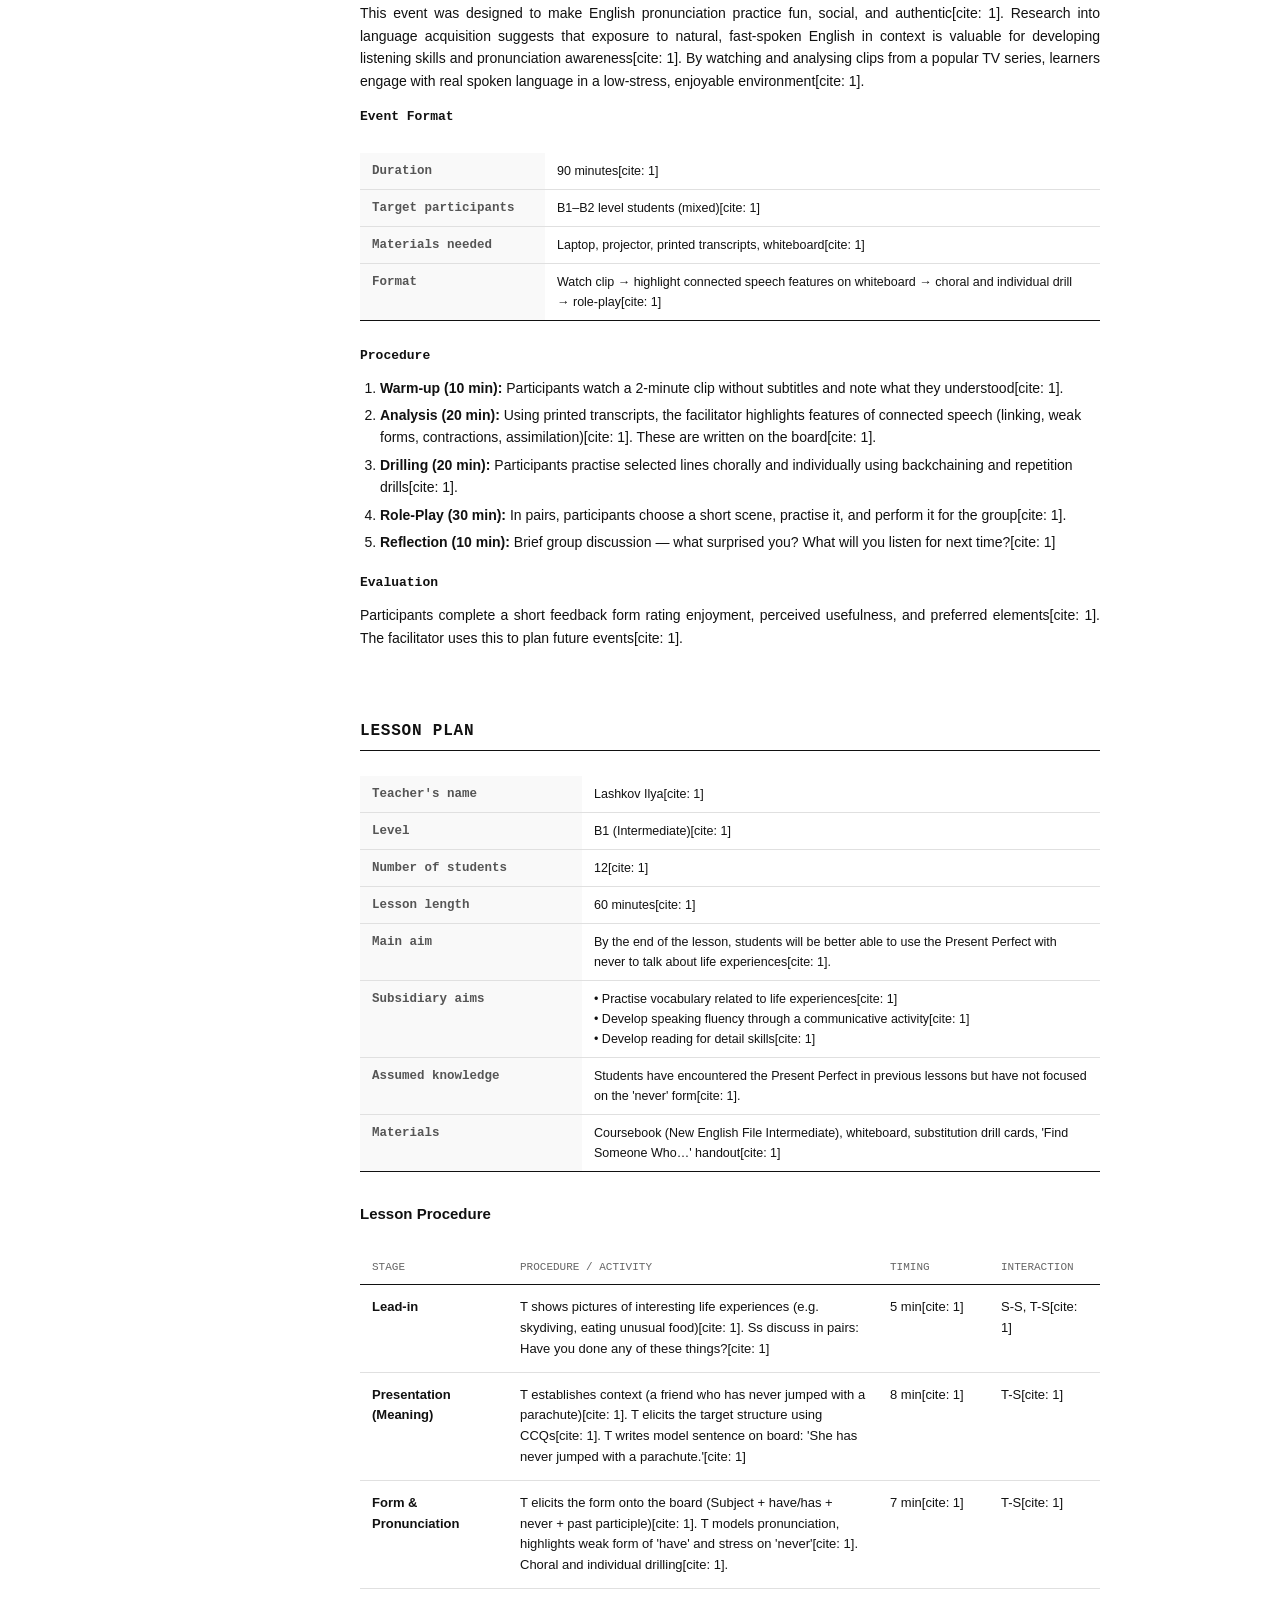
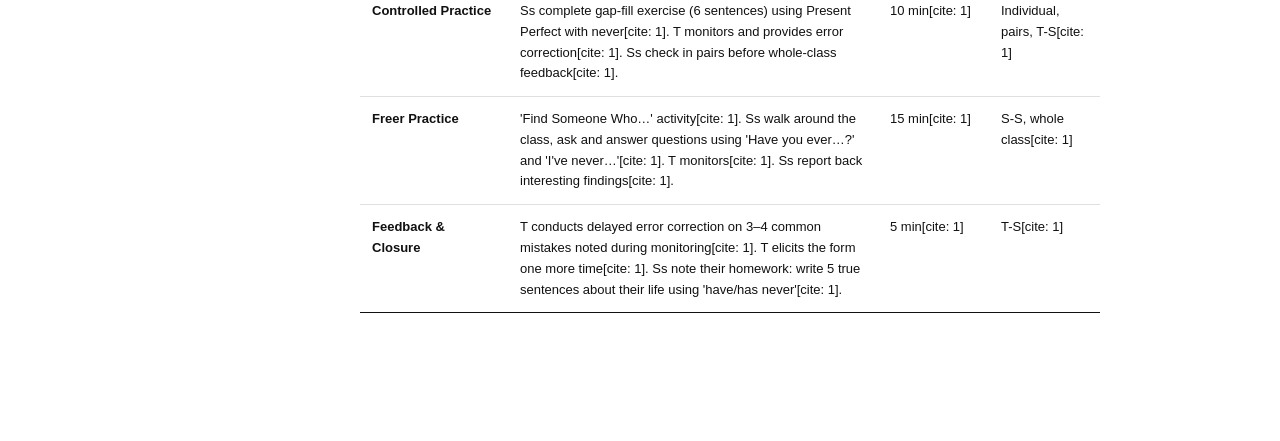
==== commit 860837bd: "Update index.html" ====
--- a/index.html
+++ b/index.html
@@ -8,7 +8,7 @@
 </head>
 <body>
 
-    <!-- SIDEBAR: METADATA -->
+    <!-- SIDEBAR: METADATA (JOOST GROOTENS STYLE) -->
     <aside class="meta-sidebar">
         <div class="meta-block">
             <span class="label">AUTHOR</span>
@@ -16,7 +16,11 @@
         </div>
         <div class="meta-block">
             <span class="label">INSTITUTION</span>
-            <span class="value">HSE University<br>St. Petersburg School of Arts and Humanities</span>
+            <span class="value">National Research University<br>Higher School of Economics</span>
+        </div>
+        <div class="meta-block">
+            <span class="label">SCHOOL</span>
+            <span class="value">St. Petersburg School of Arts and Humanities</span>
         </div>
         <div class="meta-block">
             <span class="label">DEPARTMENT</span>
@@ -31,8 +35,8 @@
             <span class="value">Vladimir Pavlov, PhD<br>Associate Professor</span>
         </div>
         <div class="meta-block">
-            <span class="label">YEAR</span>
-            <span class="value">2024 / 2026</span>
+            <span class="label">LOCATION &amp; YEAR</span>
+            <span class="value">Saint-Petersburg, 2024</span>
         </div>
     </aside>
 
@@ -41,131 +45,229 @@
 
         <!-- HEADER SECTION -->
         <header class="portfolio-header">
-            <div class="index-code">CODE // LCIC-2024-PORTFOLIO</div>
+            <div class="index-code">DOCUMENT // Educator_Portfolio_3.docx</div>
             <h1>EDUCATOR'S PORTFOLIO</h1>
-            <div class="group-tag">STUDENT GROUP: 2</div>
+            <div class="group-tag">STUDENT: Lashkov Ilya | GROUP NUMBER: 2</div>
         </header>
 
         <!-- EXECUTIVE SUMMARY -->
-        <section id="summary" class="document-section">
+        <section id="executive-summary" class="document-section">
             <h2>EXECUTIVE SUMMARY</h2>
-            <p>This portfolio has been compiled to document my professional growth, teaching skills, and developing educational philosophy as a future language educator. It serves as a comprehensive record of the competencies and practical experiences I have gained throughout the Minor in Language Culture and Intercultural Communication. The portfolio reflects my commitment to becoming a reflective and effective educator, and demonstrates my readiness to apply evidence-based language teaching practices.</p>
-            <p>The portfolio includes a range of materials that together provide a holistic view of my development as an educator. These include a reflective essay, grammar and vocabulary language analyses, a self-designed learning project and extracurricular event, a learner analysis assignment, controlled and freer language practice tasks, activities for an authentic text, and a lesson plan.</p>
+            <p>This portfolio has been compiled to document my professional growth, teaching skills, and developing educational philosophy as a future language educator[cite: 1]. It serves as a comprehensive record of the competencies and practical experiences I have gained throughout the Minor in Language Culture and Intercultural Communication[cite: 1]. The portfolio reflects my commitment to becoming a reflective and effective educator, and demonstrates my readiness to apply evidence-based language teaching practices[cite: 1].</p>
+            <p>The portfolio includes a range of materials that together provide a holistic view of my development as an educator[cite: 1]. These include a reflective essay, grammar and vocabulary language analyses, a self-designed learning project and extracurricular event, a learner analysis assignment, controlled and freer language practice tasks, activities for an authentic text, and a lesson plan[cite: 1]. Each component has been carefully prepared to illustrate my understanding of language teaching methodology, learner needs, and instructional design[cite: 1]. Taken as a whole, these documents demonstrate my skills, creativity, and dedication to creating a rich, meaningful, and engaging learning environment for all students[cite: 1].</p>
+        </section>
+
+        <!-- TABLE OF CONTENTS Placeholder for layout consistency -->
+        <section id="toc" class="document-section">
+            <h2>TABLE OF CONTENTS</h2>
+            <ul class="task-list" style="list-style-type: none; font-family: 'SF Mono', monospace; font-size: 12px;">
+                <li>01 // REFLECTIVE ESSAY</li>
+                <li>02 // LANGUAGE ANALYSES</li>
+                <li>03 // LEARNER ANALYSIS</li>
+                <li>04 // LANGUAGE PRACTICE TASKS</li>
+                <li>05 // SELF-DESIGNED LEARNING PROJECTS</li>
+                <li>06 // EXTRACURRICULAR EVENT DESCRIPTION</li>
+                <li>07 // LESSON PLAN</li>
+            </ul>
         </section>
 
         <!-- REFLECTIVE ESSAY -->
-        <section id="essay" class="document-section">
+        <section id="reflective-essay" class="document-section">
             <h2>REFLECTIVE ESSAY</h2>
             
             <h3>Introduction</h3>
-            <p>When I first joined this Minor, I wasn’t entirely sure what kind of educator I wanted to become. By the end of it, I have a much clearer picture — and a much more honest one. This essay reflects on what I have actually learned, where I think my strengths lie, and what I still need to work on. My plan is to teach English, most likely at a language school or secondary level, and eventually to work in a context where I can design my own courses rather than just follow a pre-set syllabus. What appeals to me about teaching is the combination of intellectual challenge and direct human interaction — no two lessons, and no two students, are ever quite the same.</p>
+            <p>When I first joined this Minor, I wasn’t entirely sure what kind of educator I wanted to become[cite: 1]. By the end of it, I have a much clearer picture — and a much more honest one[cite: 1]. This essay reflects on what I have actually learned, where I think my strengths lie, and what I still need to work on[cite: 1]. My plan is to teach English, most likely at a language school or secondary level, and eventually to work in a context where I can design my own courses rather than just follow a pre-set syllabus[cite: 1]. What appeals to me about teaching is the combination of intellectual challenge and direct human interaction — no two lessons, and no two students, are ever quite the same[cite: 1].</p>
 
             <h3>Educational Practices Learned</h3>
-            <p>Three things from the Minor genuinely changed how I think about teaching. The first is language analysis. Before this course, I would have looked at a grammar point and thought “I know this — I can explain it.” Now I know that explaining is actually the last step, not the first. Learning to break down meaning, form and pronunciation separately — and to anticipate where students will struggle — made me realise how much preparation good teaching actually requires. The second is lesson staging. The Didactics course showed me that a lesson isn’t just a sequence of activities; it has a logic to it, and when that logic is missing, students feel lost even if the activities themselves are good. Third, the learner analysis task genuinely surprised me. Writing a detailed profile of one student made me see how many assumptions teachers make without realising it — and how much those assumptions can get in the way.</p>
+            <p>Three things from the Minor genuinely changed how I think about teaching[cite: 1]. The first is language analysis[cite: 1]. Before this course, I would have looked at a grammar point and thought “I know this — I can explain it.”[cite: 1] Now I know that explaining is actually the last step, not the first[cite: 1]. Learning to break down meaning, form and pronunciation separately — and to anticipate where students will struggle — made me realise how much preparation good teaching actually requires[cite: 1]. The second is lesson staging[cite: 1]. The Didactics course showed me that a lesson isn’t just a sequence of activities; it has a logic to it, and when that logic is missing, students feel lost even if the activities themselves are good[cite: 1]. Third, the learner analysis task genuinely surprised me[cite: 1]. Writing a detailed profile of one student made me see how many assumptions teachers make without realising it — and how much those assumptions can get in the way[cite: 1].</p>
 
             <h3>Strengths as a Future Educator</h3>
-            <p>I find it easier to talk about weaknesses than strengths, but I’ll try to be honest here rather than just modest. I think I communicate clearly — I notice when people look confused and I naturally try different ways of explaining something rather than just repeating myself louder. I am also genuinely interested in language, which helps: I get curious about why things work the way they do in English, and I think that curiosity is something students can pick up on. Finally, I think I am reasonably good at reading a room — at noticing when the energy drops, or when someone is lost but not saying so. Whether that translates into good classroom management is something I still need to find out, but it feels like a useful starting point.</p>
+            <p>I find it easier to talk about weaknesses than strengths, but I’ll try to be honest here rather than just modest[cite: 1]. I think I communicate clearly — I notice when people look confused and I naturally try different ways of explaining something rather than just repeating myself louder[cite: 1]. I am also genuinely interested in language, which helps: I get curious about why things work the way they do in English, and I think that curiosity is something students can pick up on[cite: 1]. Finally, I think I am reasonably good at reading a room — at noticing when the energy drops, or when someone is lost but not saying so[cite: 1]. Whether that translates into good classroom management is something I still need to find out, but it feels like a useful starting point[cite: 1].</p>
 
             <h3>Professional Development Plan</h3>
             <table class="grootens-table">
                 <thead>
                     <tr>
                         <th style="width: 30%;">AREAS TO WORK ON</th>
-                        <th style="width: 40%;">WHAT I AM GOING TO DO</th>
-                        <th style="width: 30%;">WHY THIS WILL HELP</th>
+                        <th style="width: 35%;">WHAT I AM GOING TO DO</th>
+                        <th style="width: 35%;">WHY THIS WILL HELP</th>
                     </tr>
                 </thead>
                 <tbody>
                     <tr>
                         <td class="semi-bold">Giving clear instructions</td>
-                        <td>I will script my instructions in advance, design clear demonstrations, and prepare instruction-checking questions (ICQs) before each lesson.</td>
-                        <td>Scripted instructions will help me identify ambiguities before the lesson and ensure students understand exactly what to do, reducing off-task time.</td>
-                    </tr>
-                    <tr>
-                        <td class="semi-bold">Classroom management</td>
-                        <td>I will observe experienced colleagues teaching, take notes on how they manage transitions, noise levels, and student attention, and experiment with these strategies in my own teaching practice.</td>
-                        <td>Observing skilled practitioners and reflecting on what works will help me develop a toolkit of management strategies tailored to different learner profiles and class sizes.</td>
-                    </tr>
-                    <tr>
-                        <td class="semi-bold">Assessment and feedback</td>
-                        <td>I will enroll in a short course on formative assessment, study feedback models (e.g., written corrective feedback in EFL), and begin using error logs with students to track recurring mistakes.</td>
-                        <td>Understanding how to give meaningful, timely feedback will help students improve more rapidly and feel supported in their learning journey.</td>
+                        <td>I will script my instructions in advance, design clear demonstrations, and prepare instruction-checking questions (ICQs) before each lesson[cite: 1].</td>
+                        <td>Scripted instructions will help me identify ambiguities before the lesson and ensure students understand exactly what to do, reducing off-task time[cite: 1].</td>
+                    </tr>
+                    <tr>
+                        <td class="semi-bold">Classroom management techniques</td>
+                        <td>I will observe experienced colleagues teaching, take notes on how they manage transitions, noise levels, and student attention, and experiment with these strategies in my own teaching practice[cite: 1].</td>
+                        <td>Observing skilled practitioners and reflecting on what works will help me develop a toolkit of management strategies tailored to different learner profiles and class sizes[cite: 1].</td>
+                    </tr>
+                    <tr>
+                        <td class="semi-bold">Assessment and feedback skills</td>
+                        <td>I will enroll in a short course on formative assessment, study feedback models (e.g., written corrective feedback in EFL), and begin using error logs with students to track recurring mistakes[cite: 1].</td>
+                        <td>Understanding how to give meaningful, timely feedback will help students improve more rapidly and feel supported in their learning journey[cite: 1].</td>
                     </tr>
                 </tbody>
             </table>
 
             <h3>Conclusion</h3>
-            <p>Looking back, this Minor was more demanding than I expected — and more useful. I came in thinking about teaching as something intuitive, something you either have a feel for or you don’t. I leave it understanding that it’s also a craft: something that can be studied, broken down, practised and improved. I’m not a confident teacher yet, but I feel like I’m starting from somewhere real rather than somewhere vague, and that makes a difference.</p>
+            <p>Looking back, this Minor was more demanding than I expected — and more useful[cite: 1]. I came in thinking about teaching as something intuitive, something you either have a feel for or you don’t[cite: 1]. I leave it understanding that it’s also a craft: something that can be studied, broken down, practised and improved[cite: 1]. I’m not a confident teacher yet, but I feel like I’m starting from somewhere real rather than somewhere vague, and that makes a difference[cite: 1].</p>
         </section>
 
         <!-- LANGUAGE ANALYSES -->
-        <section id="language-analysis" class="document-section">
+        <section id="language-analyses" class="document-section">
             <h2>LANGUAGE ANALYSES</h2>
             
-            <h3>Grammar Language Analysis: Present Perfect with "never"</h3>
+            <h3>Grammar Language Analysis</h3>
             <table class="grootens-table data-dense">
                 <tbody>
                     <tr>
                         <td class="tech-label">TARGET LANGUAGE</td>
-                        <td>Present Perfect with <em>never</em> <span class="example-box">e.g. I have never been to Britain.</span></td>
+                        <td>What is the language point? Example: Present Perfect with never (e.g. I have never been to Britain.)[cite: 1]</td>
                     </tr>
                     <tr>
                         <td class="tech-label">MEANING ANALYSIS</td>
-                        <td>Used to talk about life experiences — things that have or have not happened at any point up to now. It expresses that an experience has not occurred in one's lifetime.</td>
-                    </tr>
-                    <tr>
-                        <td class="tech-label">ELICITATION</td>
-                        <td><strong>Context:</strong> Tell students about an adventurous friend, then mention one thing she has never done.<br>
-                        <strong>Questions:</strong> Has my friend ever jumped with a parachute? (No) | When didn't she jump? (At no time in her life)</td>
+                        <td>The Present Perfect with never is used to talk about life experiences — things that have or have not happened at any point up to now[cite: 1]. It expresses that an experience has not occurred in one's lifetime[cite: 1].</td>
+                    </tr>
+                    <tr>
+                        <td class="tech-label">ELICITATION: MEANING</td>
+                        <td><strong>Context:</strong> I will tell students about a friend who is very adventurous and then mention that despite this, there is one thing she has never done[cite: 1].<br>
+                        <strong>Elicitation questions:</strong><br>
+                        – Has my friend ever jumped with a parachute? (No)[cite: 1]<br>
+                        – When didn't she jump? (At no time in her life)[cite: 1]</td>
                     </tr>
                     <tr>
                         <td class="tech-label">CONCEPT CHECKING</td>
-                        <td>CCQs: Did she jump with a parachute last year? (No) | Did she jump at any time in her life? (No) | Is it possible she might jump in the future? (Yes)</td>
+                        <td><strong>CCQs:</strong><br>
+                        – Did she jump with a parachute last year? (No)[cite: 1]<br>
+                        – Did she jump at any time in her life? (No)[cite: 1]<br>
+                        – Is it possible she might jump in the future? (Yes)[cite: 1]</td>
                     </tr>
                     <tr>
                         <td class="tech-label">FORM</td>
                         <td>
-                            <div class="form-syntax">Subject + have/has + never + past participle</div>
-                            <span class="neutral-code">I/You/We/They</span> + <span class="highlight-blue">have</span> <span class="highlight-red">never</span> + <span class="underline">past participle</span><br>
-                            <span class="neutral-code">He/She/It</span> + <span class="highlight-blue">has</span> <span class="highlight-red">never</span> + <span class="underline">past participle</span>
+                            <strong>Affirmative:</strong> Subject + have/has + never + past participle[cite: 1]<br>
+                            <span class="neutral-code">I / You / We / They</span> + <span class="highlight-blue">have never</span> + <span class="underline">past participle</span>[cite: 1]<br>
+                            <span class="neutral-code">He / She / It</span> + <span class="highlight-blue">has never</span> + <span class="underline">past participle</span>[cite: 1]<br>
+                            <em>e.g. I have never been to Britain. / She has never read Harry Potter.</em>[cite: 1]
                         </td>
                     </tr>
                     <tr>
                         <td class="tech-label">PRONUNCIATION</td>
-                        <td><span class="neutral-code">have</span> /həv/ and <span class="neutral-code">has</span> /həz/ (weakly stressed). <span class="semi-bold">never</span> receives strong stress: /ˈnevər/. Falling intonation at end: I have <em>NEVER</em> been to <em>BRItain</em>.</td>
+                        <td>have /həv/ and has /həz/ are weakly stressed in the middle of a sentence[cite: 1]. never receives strong stress: /ˈnevər/[cite: 1]. Falling intonation at end of statement: I have NEVER been to BRItain[cite: 1].</td>
                     </tr>
                     <tr>
                         <td class="tech-label">WRITTEN RECORD</td>
-                        <td>Elicit Meaning, Form, Pronunciation onto the board for notebooks. Color coding: <span class="highlight-blue">have/has</span>, <span class="highlight-red">never</span>, <span class="underline">past participle</span>.</td>
-                    </tr>
-                    <tr>
-                        <td class="tech-label">PROBLEMS &amp; SOLUTIONS</td>
-                        <td>
-                            <strong>P:</strong> Confusion with simple past negative (*didn't). <strong>S:</strong> Use CCQs to anchor to lifetime scope.<br>
-                            <strong>P:</strong> Omission of auxiliary or wrong verb form (*I never went / *I have never go). <strong>S:</strong> Substitution drills and strict timeline display.
-                        </td>
-                    </tr>
-                </tbody>
-            </table>
-
-            <h3>Vocabulary Language Analysis: Mood and Food</h3>
+                        <td>I will elicit Meaning, Form, and Pronunciation onto the board[cite: 1]. Students will copy from the board into their notebooks[cite: 1]. Key parts of the form will be highlighted in colour (have/has in blue, never in red, past participle underlined)[cite: 1].</td>
+                    </tr>
+                    <tr>
+                        <td class="tech-label">ANTICIPATED PROBLEMS &amp; SOLUTIONS: MEANING</td>
+                        <td>
+                            <strong>Problem 1:</strong> Ss may confuse 'never' with a simple past negative (e.g. didn't)[cite: 1].<br>
+                            <strong>Solution 1:</strong> Use CCQs to clarify that we are talking about all of life up to now, not a single past moment[cite: 1].<br>
+                            <strong>Problem 2:</strong> Ss may think 'never' is only used for permanent states[cite: 1].<br>
+                            <strong>Solution 2:</strong> Provide varied examples showing temporary/changeable situations (travel, food, activities)[cite: 1].
+                        </td>
+                    </tr>
+                    <tr>
+                        <td class="tech-label">ANTICIPATED PROBLEMS &amp; SOLUTIONS: FORM</td>
+                        <td>
+                            <strong>Problem 1:</strong> Ss may omit have/has or use the wrong auxiliary (e.g. *I never went)[cite: 1].<br>
+                            <strong>Solution 1:</strong> Highlight the full form on the board[cite: 1]. Elicit more examples and drill[cite: 1].<br>
+                            <strong>Problem 2:</strong> Ss may use the infinitive instead of the past participle (e.g. *I have never go)[cite: 1].<br>
+                            <strong>Solution 2:</strong> Provide a list of irregular past participles and run a substitution drill[cite: 1].
+                        </td>
+                    </tr>
+                    <tr>
+                        <td class="tech-label">ANTICIPATED PROBLEMS &amp; SOLUTIONS: PHONOLOGY</td>
+                        <td>
+                            <strong>Problem 1:</strong> Ss may over-stress have/has, making it sound unnatural[cite: 1].<br>
+                            <strong>Solution 1:</strong> Model the weak form and contrast: 'I HAVE NEVER' (overemphasised) vs 'I've never' (natural)[cite: 1]. Drill chorally[cite: 1].
+                        </td>
+                    </tr>
+                    <tr>
+                        <td class="tech-label">REFERENCE MATERIALS USED</td>
+                        <td>
+                            Swan, M. (2005). Practical English Usage (3rd ed.). Oxford University Press. (pp. 230–238)[cite: 1]<br>
+                            Murphy, R. (2019). English Grammar in Use (5th ed.). Cambridge University Press. (Unit 17–18)[cite: 1]
+                        </td>
+                    </tr>
+                </tbody>
+            </table>
+
+            <h3>Vocabulary Language Analysis</h3>
             <table class="grootens-table data-dense">
                 <tbody>
                     <tr>
-                        <td class="tech-label">LEXICAL SET</td>
-                        <td><strong>relaxed</strong> (calm, not worried) | <strong>stressed</strong> (under pressure) | <strong>focused</strong> (paying full attention) | <strong>depressed</strong> (very sad) | <strong>aggressive</strong> (angry/violent)</td>
-                    </tr>
-                    <tr>
-                        <td class="tech-label">FORM &amp; SYNTAX</td>
-                        <td>Adjectives. Predicative (<em>I feel stressed</em>) or Attributive (<em>a focused student</em>).</td>
+                        <td class="tech-label">TARGET LANGUAGE</td>
+                        <td>Vocabulary set: Words related to mood and food[cite: 1]. Key items: relaxed, stressed, focused, depressed, aggressive[cite: 1].</td>
+                    </tr>
+                    <tr>
+                        <td class="tech-label">MEANING ANALYSIS</td>
+                        <td>
+                            <strong>relaxed:</strong> calm, not worried or tense[cite: 1]<br>
+                            <strong>stressed:</strong> feeling worried or under pressure[cite: 1]<br>
+                            <strong>focused:</strong> paying full attention; concentrated[cite: 1]<br>
+                            <strong>depressed:</strong> very sad and without hope[cite: 1]<br>
+                            <strong>aggressive:</strong> behaving in an angry or violent way[cite: 1]
+                        </td>
+                    </tr>
+                    <tr>
+                        <td class="tech-label">ELICITATION: MEANING</td>
+                        <td>
+                            <strong>Context:</strong> I will use the 'Mood Food' article (New English File Intermediate, Unit 1A)[cite: 1]. I will show pictures representing each emotional state and ask Ss to match the pictures with words[cite: 1].<br>
+                            <strong>Elicitation questions:</strong><br>
+                            – How does this person look? Happy or worried? (stressed)[cite: 1]<br>
+                            – Is she calm or under pressure? (stressed)[cite: 1]
+                        </td>
+                    </tr>
+                    <tr>
+                        <td class="tech-label">CONCEPT CHECKING</td>
+                        <td>
+                            For 'stressed':<br>
+                            – Is this person happy? (No)[cite: 1]<br>
+                            – Does she have a lot of problems to deal with? (Yes)[cite: 1]<br>
+                            – Can you feel stressed before an exam? (Yes)[cite: 1]
+                        </td>
+                    </tr>
+                    <tr>
+                        <td class="tech-label">FORM</td>
+                        <td>
+                            All items are adjectives[cite: 1]. They can function as:<br>
+                            – Predicative: I feel stressed. / She seems relaxed[cite: 1].<br>
+                            – Attributive: a stressed student / a relaxed atmosphere[cite: 1].<br>
+                            Note: stress (noun) → stressed (adj); stress (verb) → stressed (past participle used as adj)[cite: 1].
+                        </td>
                     </tr>
                     <tr>
                         <td class="tech-label">PRONUNCIATION</td>
-                        <td>relaxed /rɪˈlækst/ [2nd] | stressed /strest/ [1 syl] | focused /ˈfəʊkəst/ [1st] | depressed /dɪˈprest/ [2nd] | aggressive /əˈɡresɪv/ [2nd]</td>
-                    </tr>
-                    <tr>
-                        <td class="tech-label">DIFFERENTIATION</td>
-                        <td><strong>Problem:</strong> Confusing 'stressed' and 'depressed'. <strong>Solution:</strong> Use a semantic scale/cline on board (mildly worried → stressed → depressed).</td>
+                        <td>
+                            relaxed /rɪˈlækst/ — stress on second syllable[cite: 1]<br>
+                            stressed /strest/ — one syllable, strong /e/ vowel[cite: 1]<br>
+                            focused /ˈfəʊkəst/ — stress on first syllable[cite: 1]<br>
+                            depressed /dɪˈprest/ — stress on second syllable[cite: 1]<br>
+                            aggressive /əˈɡresɪv/ — stress on second syllable[cite: 1]
+                        </td>
+                    </tr>
+                    <tr>
+                        <td class="tech-label">WRITTEN RECORD</td>
+                        <td>I will elicit the words onto the board with phonemic transcription and part of speech[cite: 1]. Ss will copy them into their vocabulary notebooks with a translation and a sample sentence[cite: 1].</td>
+                    </tr>
+                    <tr>
+                        <td class="tech-label">ANTICIPATED PROBLEMS &amp; SOLUTIONS: MEANING</td>
+                        <td>
+                            <strong>Problem 1:</strong> Ss may confuse 'stressed' and 'depressed' as both mean feeling bad[cite: 1].<br>
+                            <strong>Solution 1:</strong> Use a cline on the board (mildly worried → stressed → depressed) to show the difference in degree and type[cite: 1].
+                        </td>
+                    </tr>
+                    <tr>
+                        <td class="tech-label">REFERENCE MATERIALS USED</td>
+                        <td>
+                            Oxenden, C., &amp; Latham-Koenig, C. (2006). New English File Intermediate Student's Book. Oxford University Press. (Unit 1A, p. 5)[cite: 1]<br>
+                            Hornby, A. S. (2015). Oxford Advanced Learner's Dictionary (9th ed.). Oxford University Press[cite: 1].
+                        </td>
                     </tr>
                 </tbody>
             </table>
@@ -174,10 +276,23 @@
         <!-- LEARNER ANALYSIS -->
         <section id="learner-analysis" class="document-section">
             <h2>LEARNER ANALYSIS</h2>
-            <div class="meta-inline"><strong>Learner Profile:</strong> Olga, 18 yrs | <strong>Context:</strong> Bilingual (RU/DE), Academic English Need</div>
-            
-            <p>Olga is bilingual in Russian and German. At home she mostly uses Russian, and at school she often uses German. She encounters English mostly in songs, short videos, game interfaces and memes, and frequently uses Russian subtitles. She needs English mainly for university, to travel, and to talk to foreign friends.</p>
-
+            <div class="meta-inline"><strong>Your name:</strong> Ilya Lashkov | <strong>Your Group:</strong> 2</div>
+            
+            <h3>Part 1: Background</h3>
+            <table class="grootens-table data-dense">
+                <tbody>
+                    <tr>
+                        <td class="tech-label" style="width: 30%;">The learner you have chosen: first languages, age, jobs/professions and hobbies/interests.</td>
+                        <td>Olga is 18 and bilingual in Russian and German[cite: 1]. At home she mostly uses Russian, and at school she often uses German[cite: 1]. She likes watching series, using social media and playing games, usually in Russian or German[cite: 1]. English appears in songs, games and videos, but she often reads subtitles or translations[cite: 1].</td>
+                    </tr>
+                    <tr>
+                        <td class="tech-label">Your student's learning history / previous experience of learning English (or other languages). His/her reasons for learning English. His/her learning preferences and preferred activity types.</td>
+                        <td>She started learning English at 10 years old at school and had some private lessons later (mainly to pass exams)[cite: 1]. Outside class, she encounters English mostly in songs, short videos, game interfaces and memes, and frequently uses Russian subtitles[cite: 1]. She needs English mainly for university, to travel, and to talk to foreign friends[cite: 1]. Learning preferences: visual and social learner; she benefits from written support, colour-coding, and watching videos, and prefers pair or group work over individual grammar tasks[cite: 1]. Because she already manages two languages, she tends to compare English structures with Russian and German ones, which sometimes helps but mainly leads to cross-linguistic interference in vocabulary and grammar[cite: 1].</td>
+                    </tr>
+                </tbody>
+            </table>
+
+            <h3>Part 2: Strengths / Weaknesses / Needs</h3>
             <table class="grootens-table">
                 <thead>
                     <tr>
@@ -189,135 +304,267 @@
                     <tr>
                         <td>
                             <span class="block-title">Receptive &amp; Productive Skills</span>
-                            Olga gets the gist of listening tasks, but fast speech and unfamiliar accents are challenging. In speaking, she is comfortable in pairs but struggles with longer independent monologues. In writing, she produces functional short texts but makes many grammar errors due to literal translation.
-                        </td>
-                        <td>
-                            <ul>
-                                <li>Develop reading fluency without constant mental translation.</li>
-                                <li>Practice extended discourse and structured independent monologues.</li>
-                                <li>Expand active vocabulary to reduce reliance on L1/L2 interference.</li>
-                            </ul>
+                            Olga can understand and communicate the main idea in English, but she frequently falls back on Russian and German[cite: 1]. She is active in class and willing to speak[cite: 1]. In listening, she usually gets the gist of songs, videos, and classroom audio tasks, but fast speech, unfamiliar accents, and longer recordings are challenging[cite: 1]. In speaking, she is comfortable on everyday topics in pairs or groups but struggles with longer independent monologues[cite: 1]. In writing, she can produce short texts that fulfil their purpose but makes many grammar errors and relies on literal translations[cite: 1].
+                        </td>
+                        <td>
+                            <strong>Receptive:</strong> Develop reading fluency without constant translation into L1/L2[cite: 1].<br><br>
+                            <strong>Speaking:</strong> More independent monologues and extended discourse[cite: 1].<br><br>
+                            <strong>Writing:</strong> Expand active vocabulary to write without relying on literal translations[cite: 1].
                         </td>
                     </tr>
                     <tr>
                         <td>
                             <span class="block-title">Grammar, Vocabulary &amp; Pronunciation</span>
-                            Olga applies Russian or German word order instead of English syntax patterns. Her passive vocabulary is noticeably larger than her active production. Pronunciation is intelligible but heavily influenced by German/Russian vowel quality and word stress patterns.
-                        </td>
-                        <td>
-                            <ul>
-                                <li>Isolate and practice strict English word order templates.</li>
-                                <li>Activate passive vocabulary via targeted low-stakes collocations.</li>
-                                <li>Practice word and sentence stress layout.</li>
-                            </ul>
-                        </td>
-                    </tr>
-                </tbody>
-            </table>
-        </section>
-
-        <!-- TASKS & PROJECTS -->
-        <section id="tasks-projects" class="document-section">
-            <h2>PRACTICE TASKS &amp; LEARNING PROJECTS</h2>
-
-            <h3>Controlled &amp; Freer Practice Layout (Some / Any)</h3>
+                            In grammar, Olga can construct simple sentences and questions but often applies Russian or German word order instead of English patterns[cite: 1]. Her passive vocabulary is larger than her active vocabulary, built through songs, games and online forums[cite: 1]. Her pronunciation is generally intelligible but shows clear Russian/German influence, particularly with certain vowel sounds and word stress in longer words[cite: 1].
+                        </td>
+                        <td>
+                            <strong>Grammar:</strong> Practise correct English word order in statements and questions[cite: 1].<br><br>
+                            <strong>Vocabulary:</strong> Activate passive vocabulary; learn common collocations and phrases[cite: 1].<br><br>
+                            <strong>Pronunciation:</strong> Practise word and sentence stress through listening-and-repeating tasks[cite: 1].
+                        </td>
+                    </tr>
+                    <tr>
+                        <td colspan="2">
+                            <span class="block-title">Why is the learner strong/weak in these areas?</span>
+                            Because Olga grew up in a bilingual family with Russian and German, she frequently operates across two language systems and tends to compare structures, which helps her notice patterns in English[cite: 1]. However, her school English focused primarily on tests and grammar rules for international exams, so she did not get enough communicative practice[cite: 1]. Her habit of switching between three languages leads to frequent interference and slows her progress in academic English[cite: 1].
+                        </td>
+                    </tr>
+                </tbody>
+            </table>
+        </section>
+
+        <!-- LANGUAGE PRACTICE TASKS -->
+        <section id="language-practice-tasks" class="document-section">
+            <h2>LANGUAGE PRACTICE TASKS</h2>
+            
+            <h3>Controlled Practice Task</h3>
             <div class="workspace-box">
-                <div class="box-tag">WORKSHEET // A1-A2 LEVEL</div>
-                <h4>Task 1: Circle the correct word</h4>
+                <div class="box-tag">TARGET LANGUAGE: SOME / ANY (A1–A2, Young Learners)</div>
+                <p><strong>Context:</strong> English Worksheet – Picnic Food. Students practise choosing between some and any in controlled written tasks before moving to personalised production[cite: 1].</p>
+                
+                <div class="meta-inline">
+                    <strong>Grammar Rule (on worksheet):</strong><br>
+                    We use some in positive sentences. → I have some apples[cite: 1].<br>
+                    We use any in questions and negative sentences. → Do you have any juice? / I don’t have any sandwiches[cite: 1].
+                </div>
+
+                <h4>Task 1 – Choose the Correct Word</h4>
+                <p>Circle the correct word: some or any[cite: 1]</p>
                 <ol class="task-list">
-                    <li>I have (<span class="underline">some</span> / any) cookies.</li>
-                    <li>Do you have (some / <span class="underline">any</span>) milk?</li>
-                    <li>We don’t have (some / <span class="underline">any</span>) bananas.</li>
+                    <li>I have (some / any) cookies[cite: 1].</li>
+                    <li>Do you have (some / any) milk?[cite: 1]</li>
+                    <li>We don’t have (some / any) bananas[cite: 1].</li>
+                    <li>She has (some / any) water[cite: 1].</li>
+                    <li>Do they have (some / any) sandwiches?[cite: 1]</li>
+                    <li>He doesn’t have (some / any) juice[cite: 1].</li>
+                    <li>There are (some / any) apples in the basket[cite: 1].</li>
+                    <li>There aren’t (some / any) eggs[cite: 1].</li>
                 </ol>
+                <p style="font-family: 'SF Mono', monospace; font-size: 11px; color: #666;"><strong>Answer Key:</strong> 1. some | 2. any | 3. any | 4. some | 5. any | 6. any | 7. some | 8. any[cite: 1]</p>
+
+                <h4>Task 2 – Draw Your Dream Picnic Basket (Production)</h4>
+                <p>Draw your dream picnic basket in the box below, then write 4 sentences about it[cite: 1].</p>
+                <div style="border: 1px dashed #999; height: 100px; margin: 10px 0; padding: 10px; font-family: 'SF Mono', monospace; color: #aaa; font-size: 11px;">[ Drawing Box ]</div>
+                <p>I have some _______________________[cite: 1]</p>
+                <p>I have some _______________________[cite: 1]</p>
+                <p>I don’t have any ____________________[cite: 1]</p>
+                <p>I don’t have any ____________________[cite: 1]</p>
+                <p style="font-family: 'SF Mono', monospace; font-size: 11px; color: #666;"><strong>Check:</strong> correct use of some/any; complete sentences; target grammar used 4 times[cite: 1].</p>
+            </div>
+
+            <h3>Freer Practice Task</h3>
+            <div class="workspace-box">
+                <h4>Task 3 – Ask Your Classmates (Communicative Survey)</h4>
+                <p>Ask your partner about their picnic basket using full sentences[cite: 1]. Use some in positive answers and any in negative answers and questions[cite: 1].</p>
+                <p><em>Example: Do you have any apples? → Yes, I have some apples. / No, I don’t have any apples.</em>[cite: 1]</p>
                 
-                <h4>Task 2: Interactive Communicative Survey (Freer Practice)</h4>
-                <table class="grootens-table interactive-table">
+                <table class="grootens-table">
                     <thead>
                         <tr>
-                            <th>FOOD ITEM</th>
-                            <th>QUESTION STRUCTURE</th>
-                            <th>PARTNER'S RECORD</th>
+                            <th style="width: 20%;">FOOD</th>
+                            <th style="width: 40%;">QUESTION</th>
+                            <th style="width: 40%;">PARTNER'S ANSWER</th>
                         </tr>
                     </thead>
                     <tbody>
-                        <tr><td>apples</td><td>Do you have any apples?</td><td>Yes, I have some apples. / No, I don’t have any...</td></tr>
-                        <tr><td>juice</td><td>Do you have any juice?</td><td>...</td></tr>
+                        <tr><td class="semi-bold">apples</td><td>Do you have any apples?[cite: 1]</td><td>…[cite: 1]</td></tr>
+                        <tr><td class="semi-bold">juice</td><td>Do you have any juice?[cite: 1]</td><td>…[cite: 1]</td></tr>
+                        <tr><td class="semi-bold">sandwiches</td><td>…[cite: 1]</td><td>…[cite: 1]</td></tr>
+                        <tr><td class="semi-bold">cake</td><td>…[cite: 1]</td><td>…[cite: 1]</td></tr>
+                        <tr><td class="semi-bold">bananas</td><td>…[cite: 1]</td><td>…[cite: 1]</td></tr>
                     </tbody>
                 </table>
+                <p style="font-family: 'SF Mono', monospace; font-size: 11px; color: #666;">Answers vary[cite: 1]. Check: correct use of some/any; correct question and answer forms[cite: 1].</p>
             </div>
-
-            <h3>Self-Designed Learning Project I: The Ultimate Eco-Travel Guide</h3>
-            <div class="meta-inline"><strong>Format:</strong> Pairs | <strong>Level:</strong> A2–B1 | <strong>Deadline:</strong> May 31, 2026 | <strong>Instructor:</strong> Lashkov Ilya</div>
-            <p>Students choose a lesser-known destination and construct a 3-day eco-friendly itinerary using Canva or PowerPoint, concluding with a 3-minute presentation.</p>
-
-            <h3>Self-Designed Learning Project II: Vocabulary Journal</h3>
+        </section>
+
+        <!-- SELF-DESIGNED LEARNING PROJECTS -->
+        <section id="self-designed-projects" class="document-section">
+            <h2>SELF-DESIGNED LEARNING PROJECTS</h2>
+            
+            <h3>Project Title: The Ultimate Eco-Travel Guide</h3>
+            <div class="meta-inline">
+                <strong>Teacher:</strong> Lashkov Ilya | <strong>Format:</strong> Pairs | <strong>Level:</strong> A2–B1 | <strong>Time:</strong> 3 mins | <strong>Deadline:</strong> May 31, 2026[cite: 1]
+            </div>
+            
+            <h4>Learner Profile &amp; Rationale</h4>
+            <p>The target group consists of 12 pre-intermediate to intermediate (A2–B1 level) ESL students aged 14–15[cite: 1]. They are interested in travel, foreign cultures, and social media such as vlogs, TikTok, and Instagram[cite: 1]. The small class size allows the teacher to support each pair during teamwork[cite: 1]. The project theme — Eco-Tourism and Hidden Travel Gems — was chosen to connect with their natural interests while building descriptive and presentational language skills[cite: 1].</p>
+            
+            <h4>Project Task &amp; Final Product</h4>
+            <p>In pairs, students choose a less famous but beautiful travel destination and create a simple 3-day eco-friendly travel plan[cite: 1]. The final product is a short digital presentation (Canva or PowerPoint) or a simple video vlog[cite: 1]. Students present for 3 minutes and answer 1–2 questions from the class[cite: 1].</p>
+            
+            <h4>Learning Outcomes</h4>
+            <p>By the end of this project, students will be able to:</p>
+            <ul class="task-list">
+                <li>Use basic travel and nature vocabulary correctly while speaking[cite: 1].</li>
+                <li>Find and use simple information from English travel websites[cite: 1].</li>
+                <li>Work together in pairs to create an organised digital travel presentation[cite: 1].</li>
+                <li>Give a clear 3-minute spoken presentation to recommend their travel destination[cite: 1].</li>
+            </ul>
+
+            <h4>Assessment Criteria</h4>
             <table class="grootens-table">
                 <thead>
                     <tr>
-                        <th style="width: 15%;">WEEK</th>
+                        <th style="width: 25%;">CRITERION</th>
+                        <th style="width: 75%;">DESCRIPTION</th>
+                    </tr>
+                </thead>
+                <tbody>
+                    <tr><td class="semi-bold">Vocabulary Use</td><td>Correct use of travel and eco-friendly vocabulary taught in class[cite: 1]</td></tr>
+                    <tr><td class="semi-bold">Grammar &amp; Fluency</td><td>Correct use of future forms (will, going to) and phrases for giving advice[cite: 1]</td></tr>
+                    <tr><td class="semi-bold">Content &amp; Logic</td><td>A complete 3-day itinerary with clear steps (hotel, transport, activities)[cite: 1]</td></tr>
+                    <tr><td class="semi-bold">Delivery Skills</td><td>Clear speaking, eye contact with audience, not reading from slides[cite: 1]</td></tr>
+                    <tr><td class="semi-bold">Time Management</td><td>Staying within the 3-minute presentation limit[cite: 1]</td></tr>
+                </tbody>
+            </table>
+
+            <hr style="border: 0; border-top: 1px solid #ccc; margin: 40px 0;">
+
+            <h3>Project Title: My English Vocabulary Journal: A 4-Week Self-Study Project</h3>
+            
+            <h4>Aims &amp; Rationale</h4>
+            <p>This project was designed to help learners with a larger passive than active vocabulary begin using new lexis productively[cite: 1]. The target learner (Olga, profiled in the Learner Analysis section) encounters English regularly through media but rarely produces it[cite: 1]. This project addresses that gap by creating structured, low-stakes daily practice[cite: 1].</p>
+            
+            <h4>Project Description</h4>
+            <p>The learner keeps a vocabulary journal over four weeks[cite: 1]. Each week has a theme (Week 1: Emotions; Week 2: Daily Routines; Week 3: Technology; Week 4: Food and Health)[cite: 1]. Each day, the learner records 3–5 new words or collocations encountered naturally (e.g. in a song, video, or game), notes the meaning, part of speech, and an example sentence, and attempts to use the words in a short written or spoken task[cite: 1].</p>
+
+            <h4>Weekly Schedule</h4>
+            <table class="grootens-table">
+                <thead>
+                    <tr>
+                        <th style="width: 10%;">WEEK</th>
                         <th style="width: 45%;">THEME &amp; FOCUS</th>
-                        <th style="width: 40%;">OUTPUT TASK</th>
+                        <th style="width: 45%;">OUTPUT TASK</th>
                     </tr>
                 </thead>
                 <tbody>
-                    <tr><td>1</td><td>Emotions — adjectives describing mood and feelings</td><td>Write a short diary entry using 5 new words</td></tr>
-                    <tr><td>2</td><td>Daily Routines — collocations and phrases</td><td>Record a 1-minute voice memo describing your morning</td></tr>
-                    <tr><td>3</td><td>Technology — tech vocabulary and expressions</td><td>Write a social-media-style post about a tech product</td></tr>
-                    <tr><td>4</td><td>Food &amp; Health — nouns, verbs and collocations</td><td>Present 'my perfect meal' to a partner (2 mins)</td></tr>
-                </tbody>
-            </table>
+                    <tr><td class="semi-bold">1</td><td>Emotions — adjectives describing mood and feelings[cite: 1]</td><td>Write a short diary entry using 5 new words[cite: 1]</td></tr>
+                    <tr><td class="semi-bold">2</td><td>Daily Routines — collocations and phrases[cite: 1]</td><td>Record a 1-minute voice memo describing your morning[cite: 1]</td></tr>
+                    <tr><td class="semi-bold">3</td><td>Technology — tech vocabulary and common expressions[cite: 1]</td><td>Write a social-media-style post about a tech product[cite: 1]</td></tr>
+                    <tr><td class="semi-bold">4</td><td>Food &amp; Health — nouns, verbs and collocations[cite: 1]</td><td>Present 'my perfect meal' to a partner in 2 minutes[cite: 1]</td></tr>
+                </tbody>
+            </table>
+
+            <h4>Assessment</h4>
+            <p>The project is assessed on consistency (completing daily entries), quality of output tasks, and reflection (a short written self-evaluation at the end of Week 4)[cite: 1]. No formal test is included — the focus is on building autonomous learning habits[cite: 1].</p>
+        </section>
+
+        <!-- EXTRACURRICULAR EVENT DESCRIPTION -->
+        <section id="extracurricular-event" class="document-section">
+            <h2>EXTRACURRICULAR EVENT DESCRIPTION</h2>
+            
+            <h3>Event Title: English Movie Night: 'Friends' Pronunciation Club</h3>
+            
+            <h4>Rationale</h4>
+            <p>This event was designed to make English pronunciation practice fun, social, and authentic[cite: 1]. Research into language acquisition suggests that exposure to natural, fast-spoken English in context is valuable for developing listening skills and pronunciation awareness[cite: 1]. By watching and analysing clips from a popular TV series, learners engage with real spoken language in a low-stress, enjoyable environment[cite: 1].</p>
+            
+            <h4>Event Format</h4>
+            <table class="grootens-table data-dense">
+                <tbody>
+                    <tr><td class="tech-label" style="width: 25%;">Duration</td><td>90 minutes[cite: 1]</td></tr>
+                    <tr><td class="tech-label">Target participants</td><td>B1–B2 level students (mixed)[cite: 1]</td></tr>
+                    <tr><td class="tech-label">Materials needed</td><td>Laptop, projector, printed transcripts, whiteboard[cite: 1]</td></tr>
+                    <tr><td class="tech-label">Format</td><td>Watch clip → highlight connected speech features on whiteboard → choral and individual drill → role-play[cite: 1]</td></tr>
+                </tbody>
+            </table>
+
+            <h4>Procedure</h4>
+            <ol class="task-list">
+                <li><strong>Warm-up (10 min):</strong> Participants watch a 2-minute clip without subtitles and note what they understood[cite: 1].</li>
+                <li><strong>Analysis (20 min):</strong> Using printed transcripts, the facilitator highlights features of connected speech (linking, weak forms, contractions, assimilation)[cite: 1]. These are written on the board[cite: 1].</li>
+                <li><strong>Drilling (20 min):</strong> Participants practise selected lines chorally and individually using backchaining and repetition drills[cite: 1].</li>
+                <li><strong>Role-Play (30 min):</strong> In pairs, participants choose a short scene, practise it, and perform it for the group[cite: 1].</li>
+                <li><strong>Reflection (10 min):</strong> Brief group discussion — what surprised you? What will you listen for next time?[cite: 1]</li>
+            </ol>
+
+            <h4>Evaluation</h4>
+            <p>Participants complete a short feedback form rating enjoyment, perceived usefulness, and preferred elements[cite: 1]. The facilitator uses this to plan future events[cite: 1].</p>
         </section>
 
         <!-- LESSON PLAN -->
         <section id="lesson-plan" class="document-section">
-            <h2>LESSON PLAN: PRESENT PERFECT WITH 'NEVER'</h2>
-            <div class="meta-inline"><strong>Duration:</strong> 60 min | <strong>Level:</strong> B1 | <strong>Class Size:</strong> 12 | <strong>Materials:</strong> Handouts, Board, Cards</div>
-
-            <table class="grootens-table timetable">
+            <h2>LESSON PLAN</h2>
+            
+            <table class="grootens-table data-dense">
+                <tbody>
+                    <tr><td class="tech-label" style="width: 30%;">Teacher's name</td><td>Lashkov Ilya[cite: 1]</td></tr>
+                    <tr><td class="tech-label">Level</td><td>B1 (Intermediate)[cite: 1]</td></tr>
+                    <tr><td class="tech-label">Number of students</td><td>12[cite: 1]</td></tr>
+                    <tr><td class="tech-label">Lesson length</td><td>60 minutes[cite: 1]</td></tr>
+                    <tr><td class="tech-label">Main aim</td><td>By the end of the lesson, students will be better able to use the Present Perfect with never to talk about life experiences[cite: 1].</td></tr>
+                    <tr><td class="tech-label">Subsidiary aims</td><td>• Practise vocabulary related to life experiences[cite: 1]<br>• Develop speaking fluency through a communicative activity[cite: 1]<br>• Develop reading for detail skills[cite: 1]</td></tr>
+                    <tr><td class="tech-label">Assumed knowledge</td><td>Students have encountered the Present Perfect in previous lessons but have not focused on the 'never' form[cite: 1].</td></tr>
+                    <tr><td class="tech-label">Materials</td><td>Coursebook (New English File Intermediate), whiteboard, substitution drill cards, 'Find Someone Who…' handout[cite: 1]</td></tr>
+                </tbody>
+            </table>
+
+            <h3>Lesson Procedure</h3>
+            <table class="grootens-table">
                 <thead>
                     <tr>
-                        <th style="width: 15%;">STAGE</th>
-                        <th style="width: 60%;">PROCEDURE / COGNITIVE STEPS</th>
+                        <th style="width: 20%;">STAGE</th>
+                        <th style="width: 50%;">PROCEDURE / ACTIVITY</th>
                         <th style="width: 15%;">TIMING</th>
-                        <th style="width: 10%;">INTERACTION</th>
+                        <th style="width: 15%;">INTERACTION</th>
                     </tr>
                 </thead>
                 <tbody>
                     <tr>
                         <td class="semi-bold">Lead-in</td>
-                        <td>T shows pictures of life experiences (skydiving, exotic food). Ss discuss in pairs: <em>"Have you done any of these?"</em></td>
-                        <td>5 min</td>
-                        <td>S-S, T-S</td>
-                    </tr>
-                    <tr>
-                        <td class="semi-bold">Presentation</td>
-                        <td>T establishes context (adventurous friend). Ellicits structure via CCQs. Board model: <em>"She has never jumped with a parachute."</em></td>
-                        <td>8 min</td>
-                        <td>T-S</td>
-                    </tr>
-                    <tr>
-                        <td class="semi-bold">Form &amp; Phonology</td>
-                        <td>Elicit structural map onto board. Choral/individual drilling of weak form /həv/ and stressed /ˈnevər/.</td>
-                        <td>7 min</td>
-                        <td>T-S</td>
+                        <td>T shows pictures of interesting life experiences (e.g. skydiving, eating unusual food)[cite: 1]. Ss discuss in pairs: Have you done any of these things?[cite: 1]</td>
+                        <td>5 min[cite: 1]</td>
+                        <td>S-S, T-S[cite: 1]</td>
+                    </tr>
+                    <tr>
+                        <td class="semi-bold">Presentation (Meaning)</td>
+                        <td>T establishes context (a friend who has never jumped with a parachute)[cite: 1]. T elicits the target structure using CCQs[cite: 1]. T writes model sentence on board: 'She has never jumped with a parachute.'[cite: 1]</td>
+                        <td>8 min[cite: 1]</td>
+                        <td>T-S[cite: 1]</td>
+                    </tr>
+                    <tr>
+                        <td class="semi-bold">Form &amp; Pronunciation</td>
+                        <td>T elicits the form onto the board (Subject + have/has + never + past participle)[cite: 1]. T models pronunciation, highlights weak form of 'have' and stress on 'never'[cite: 1]. Choral and individual drilling[cite: 1].</td>
+                        <td>7 min[cite: 1]</td>
+                        <td>T-S[cite: 1]</td>
                     </tr>
                     <tr>
                         <td class="semi-bold">Controlled Practice</td>
-                        <td>Ss complete a 6-sentence gap-fill. Peer checking before final group feedback.</td>
-                        <td>10 min</td>
-                        <td>Indiv / Pairs</td>
+                        <td>Ss complete gap-fill exercise (6 sentences) using Present Perfect with never[cite: 1]. T monitors and provides error correction[cite: 1]. Ss check in pairs before whole-class feedback[cite: 1].</td>
+                        <td>10 min[cite: 1]</td>
+                        <td>Individual, pairs, T-S[cite: 1]</td>
                     </tr>
                     <tr>
                         <td class="semi-bold">Freer Practice</td>
-                        <td>"Find Someone Who..." survey activity. Ss clear the desks, move around, ask/answer using target items.</td>
-                        <td>15 min</td>
-                        <td>S-S</td>
-                    </tr>
-                    <tr>
-                        <td class="semi-bold">Feedback</td>
-                        <td>Delayed error correction of common syntax flaws. Homework setup: 5 true personal experience lines.</td>
-                        <td>5 min</td>
-                        <td>T-S</td>
+                        <td>'Find Someone Who…' activity[cite: 1]. Ss walk around the class, ask and answer questions using 'Have you ever…?' and 'I've never…'[cite: 1]. T monitors[cite: 1]. Ss report back interesting findings[cite: 1].</td>
+                        <td>15 min[cite: 1]</td>
+                        <td>S-S, whole class[cite: 1]</td>
+                    </tr>
+                    <tr>
+                        <td class="semi-bold">Feedback &amp; Closure</td>
+                        <td>T conducts delayed error correction on 3–4 common mistakes noted during monitoring[cite: 1]. T elicits the form one more time[cite: 1]. Ss note their homework: write 5 true sentences about their life using 'have/has never'[cite: 1].</td>
+                        <td>5 min[cite: 1]</td>
+                        <td>T-S[cite: 1]</td>
                     </tr>
                 </tbody>
             </table>
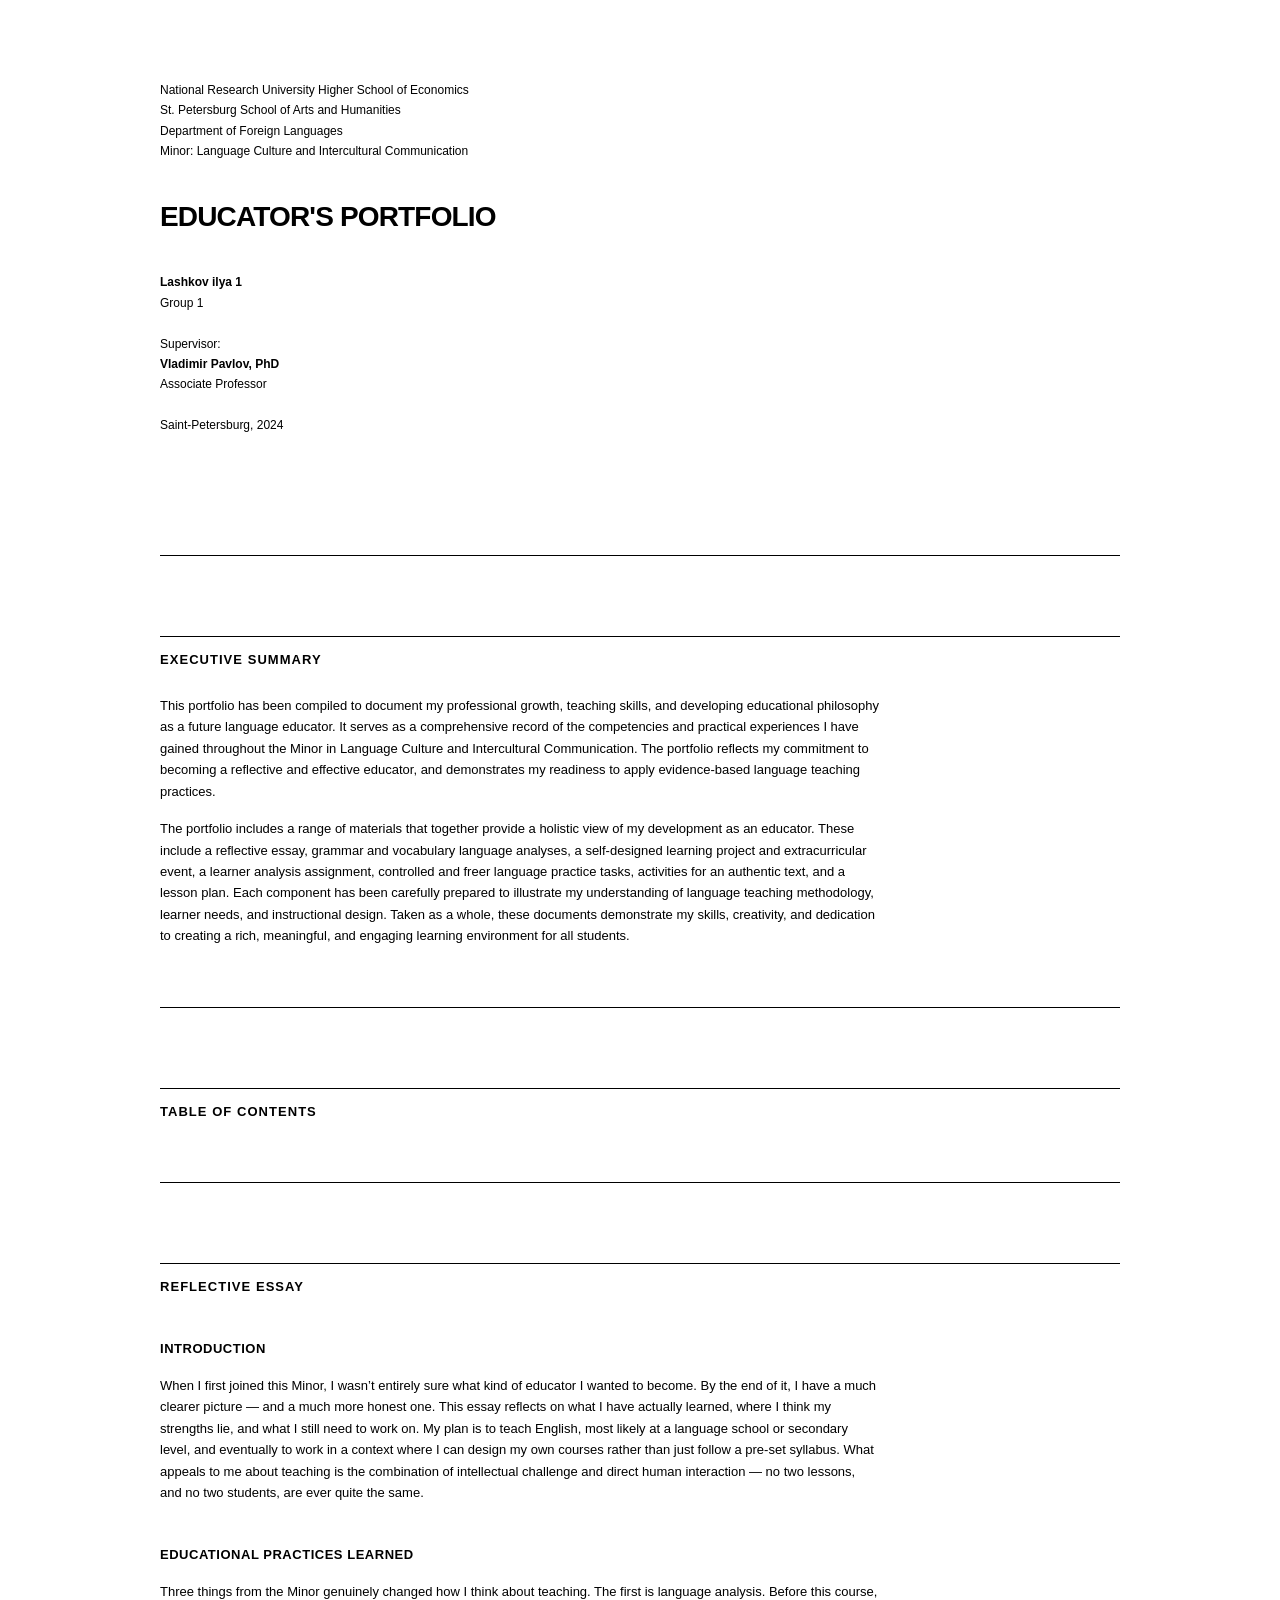
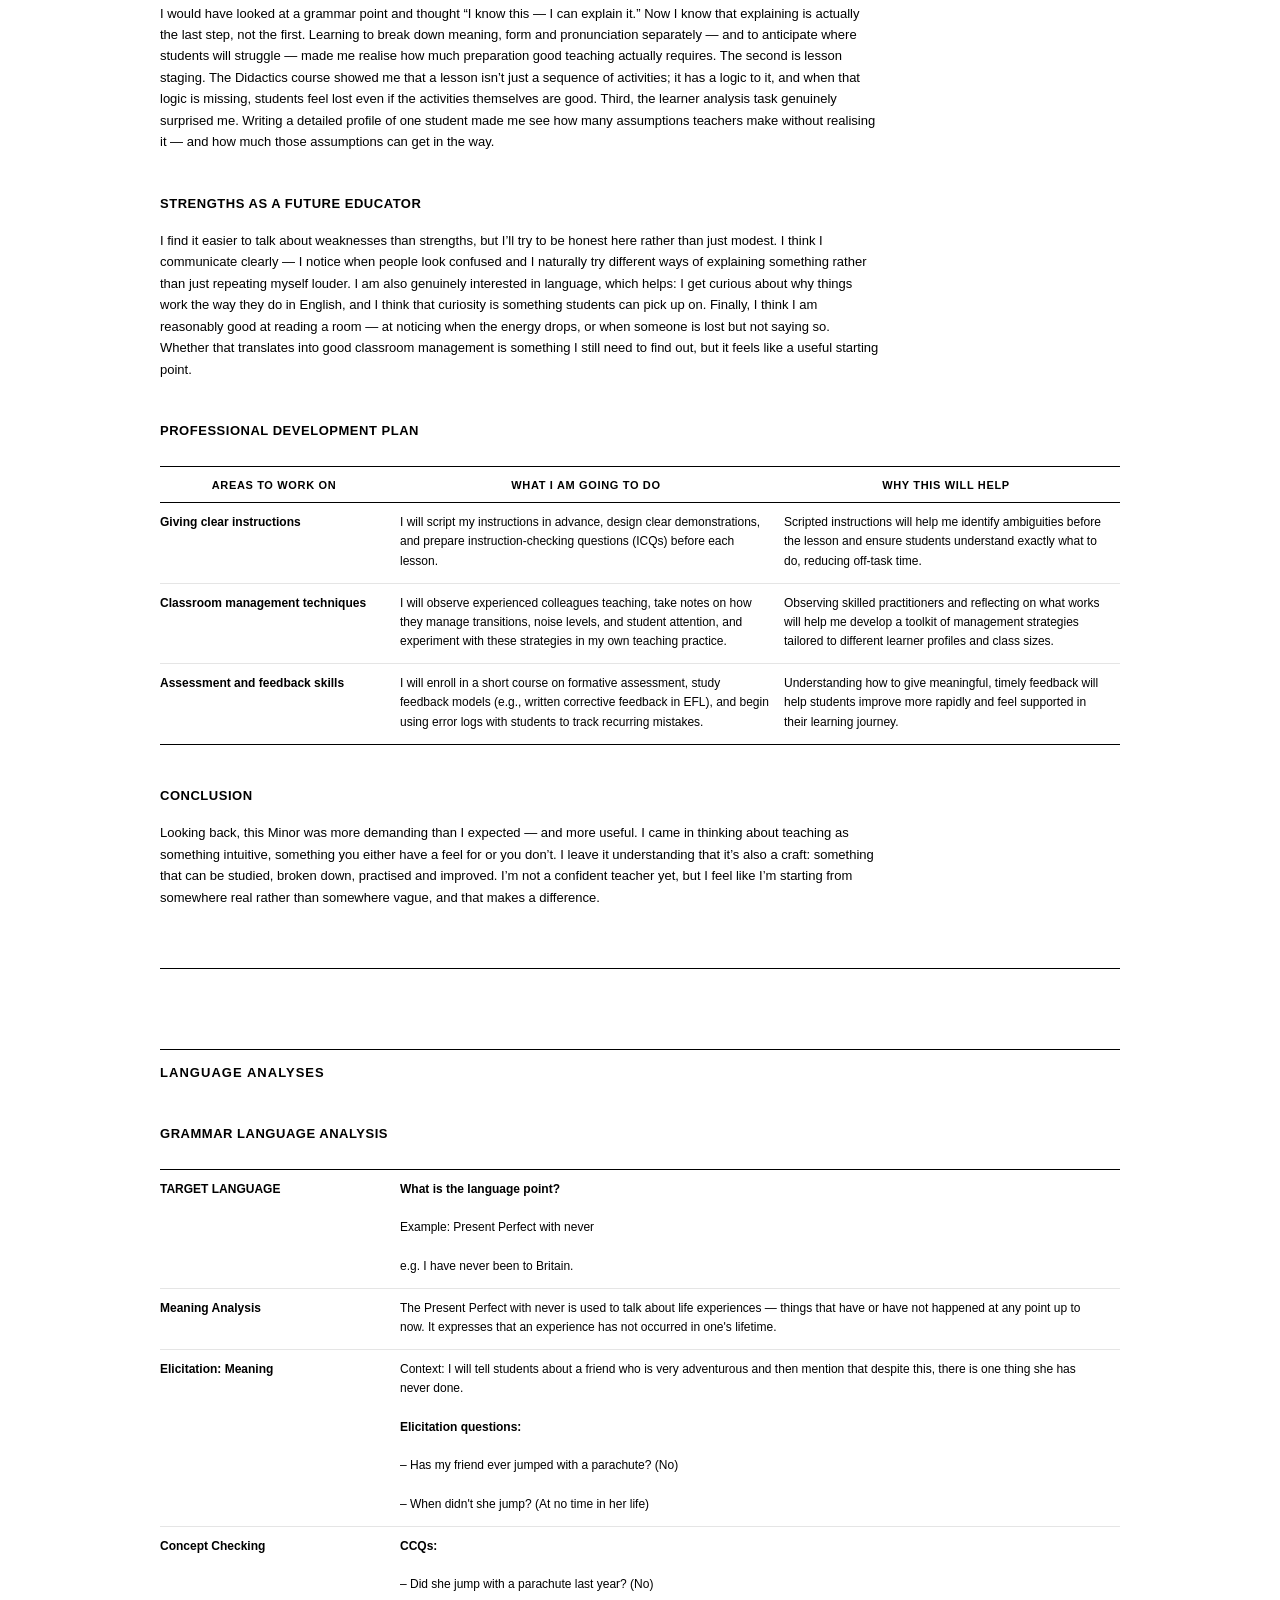
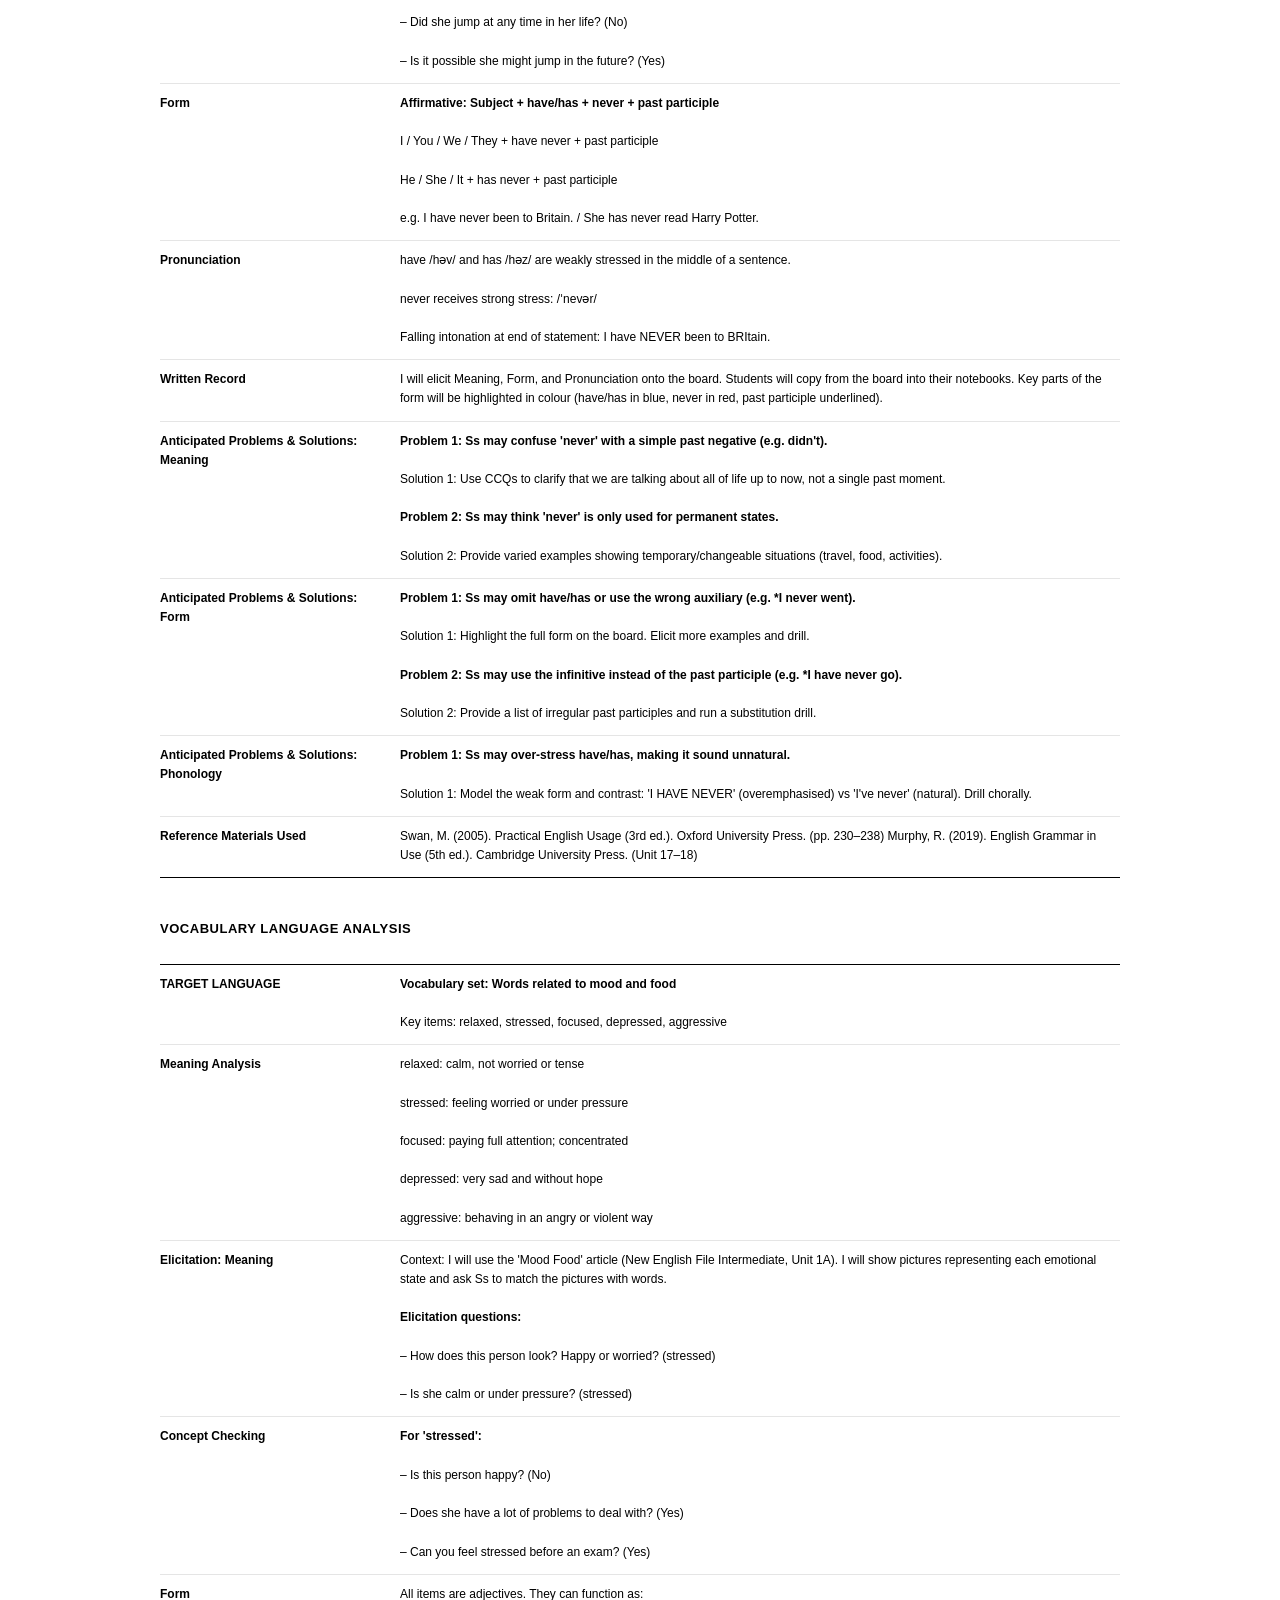
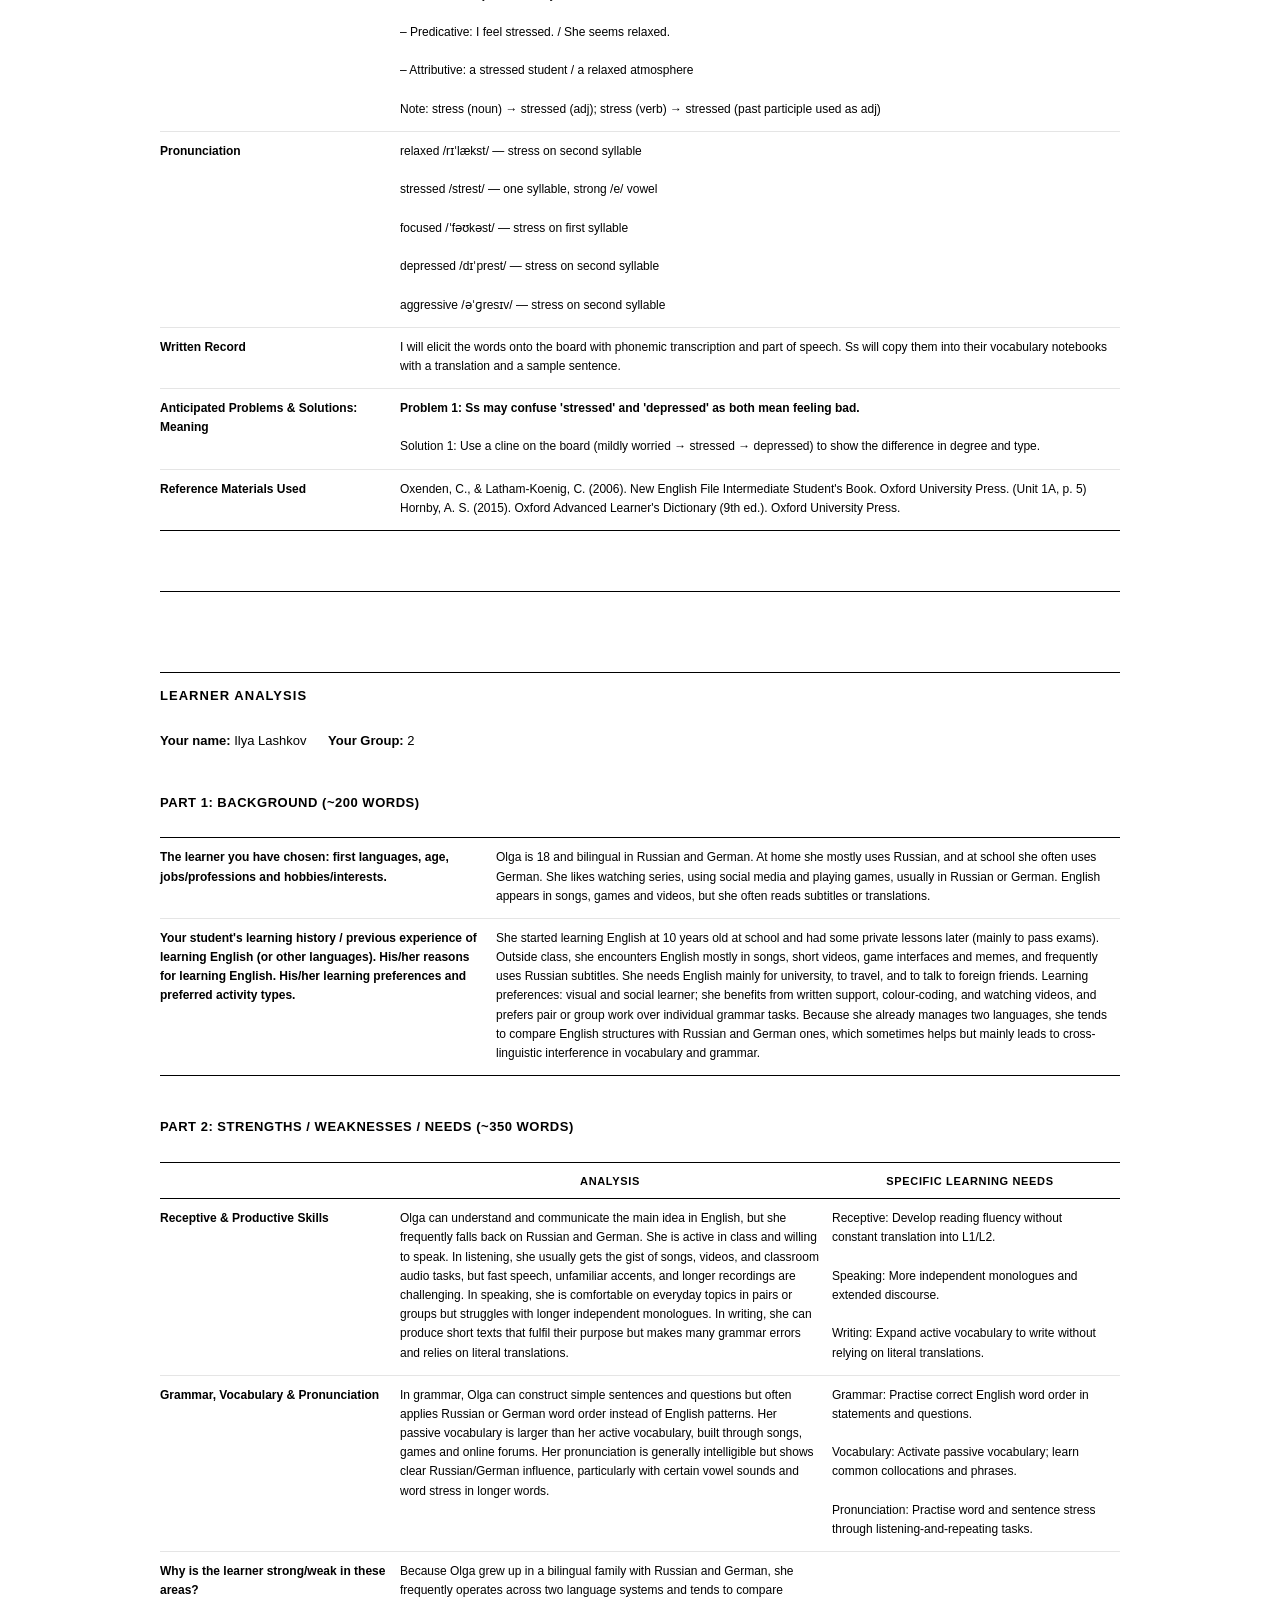
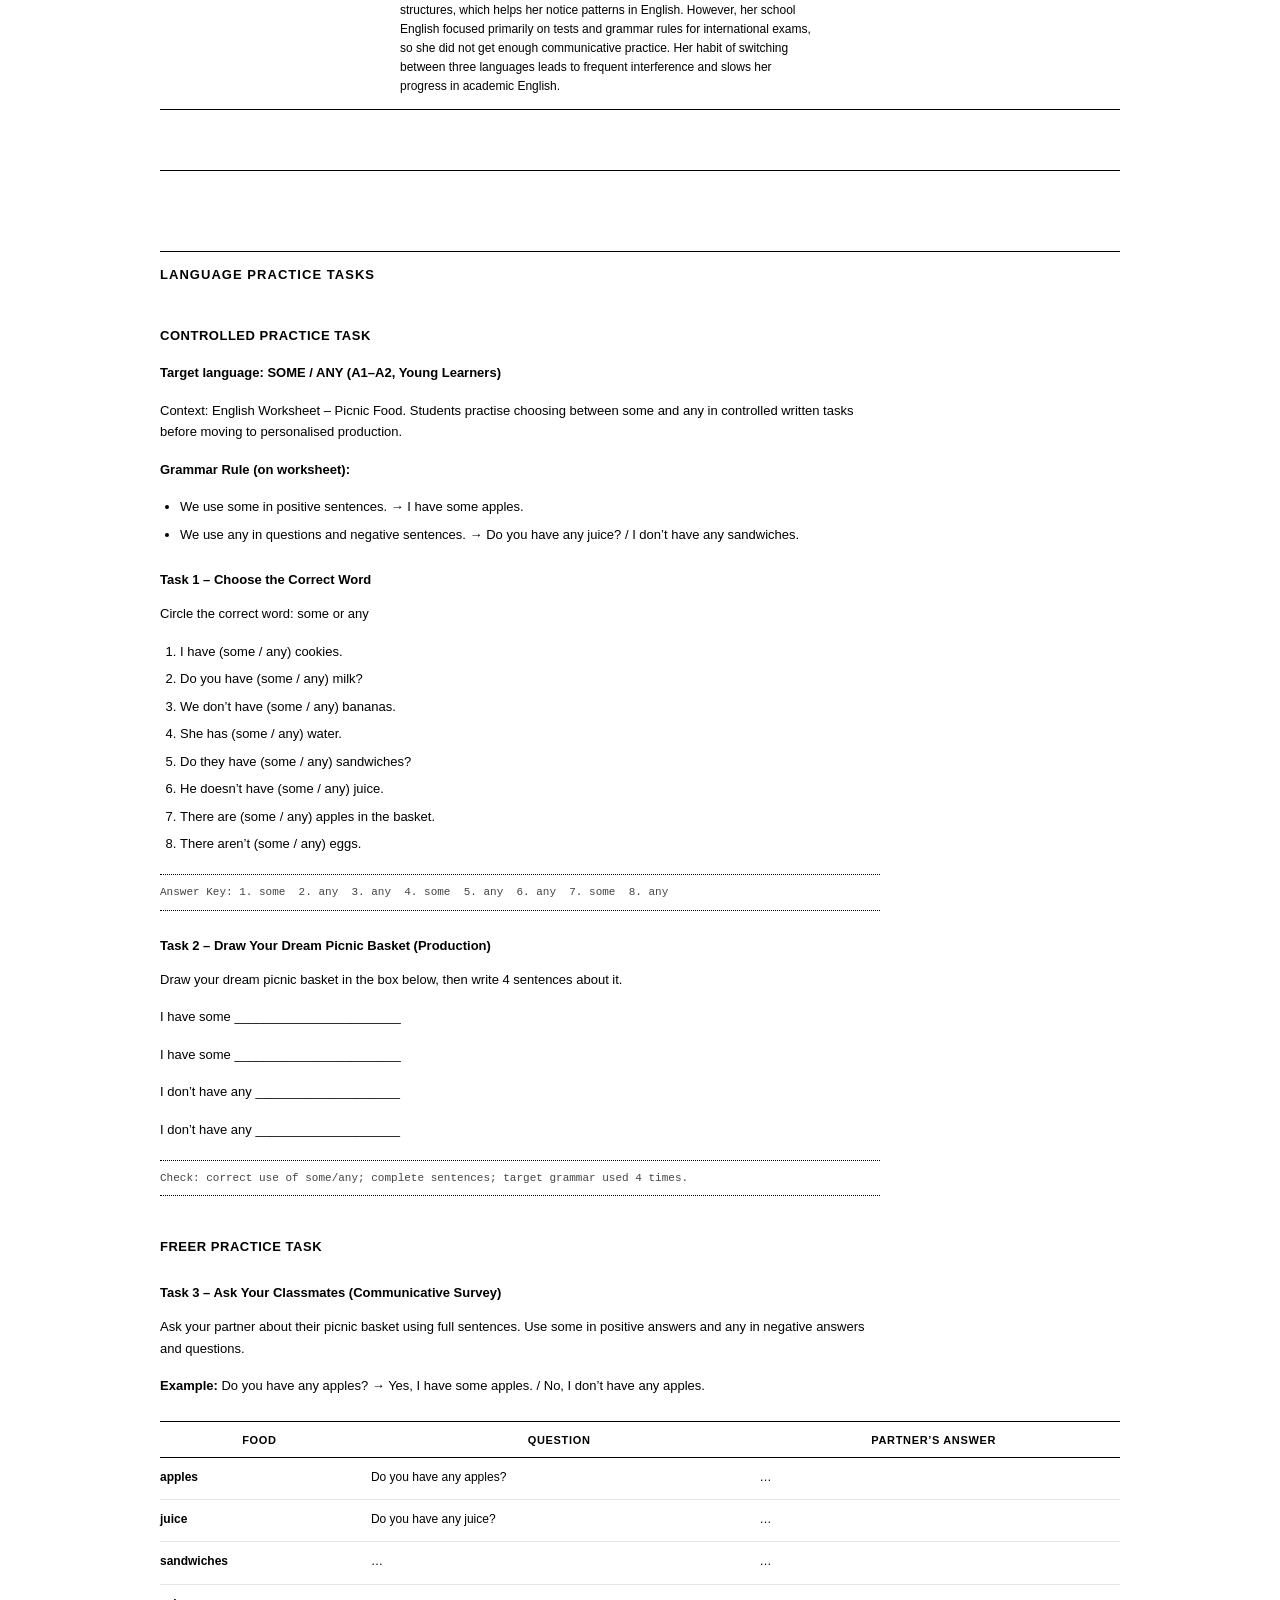
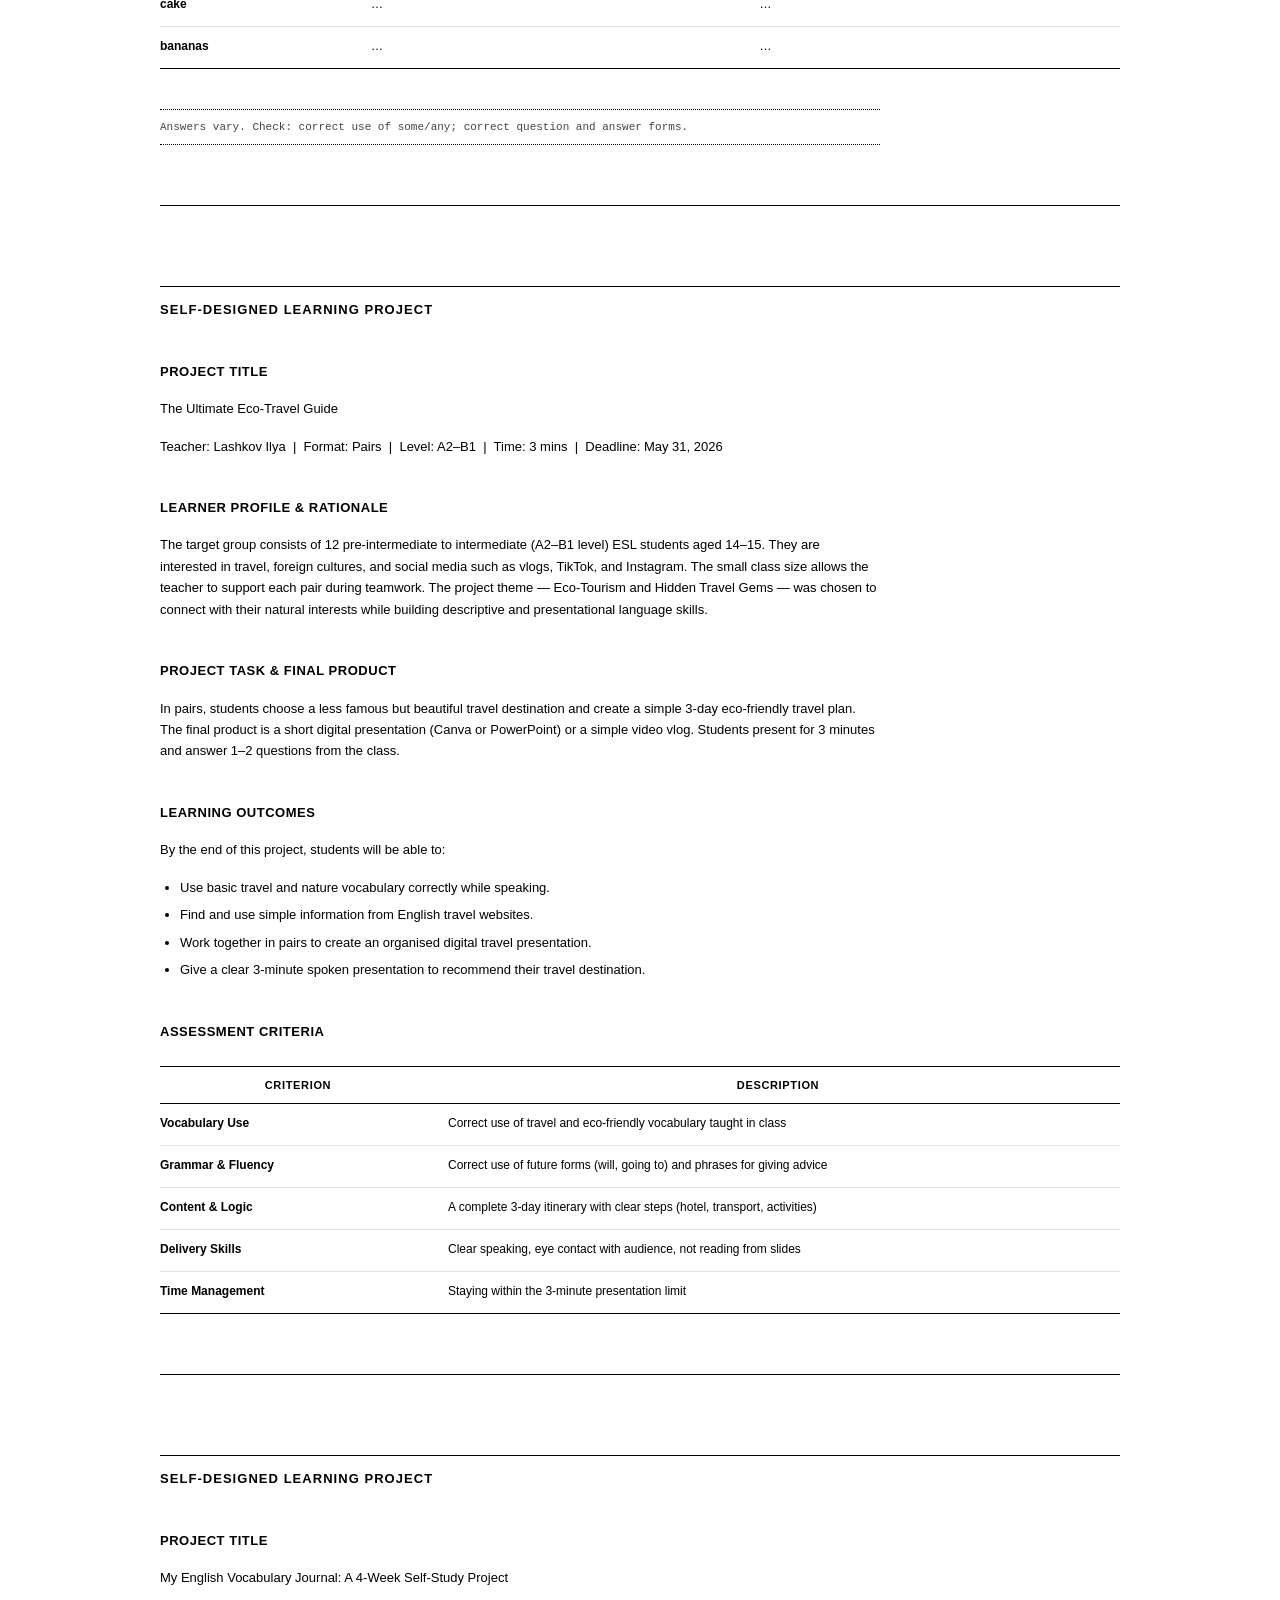
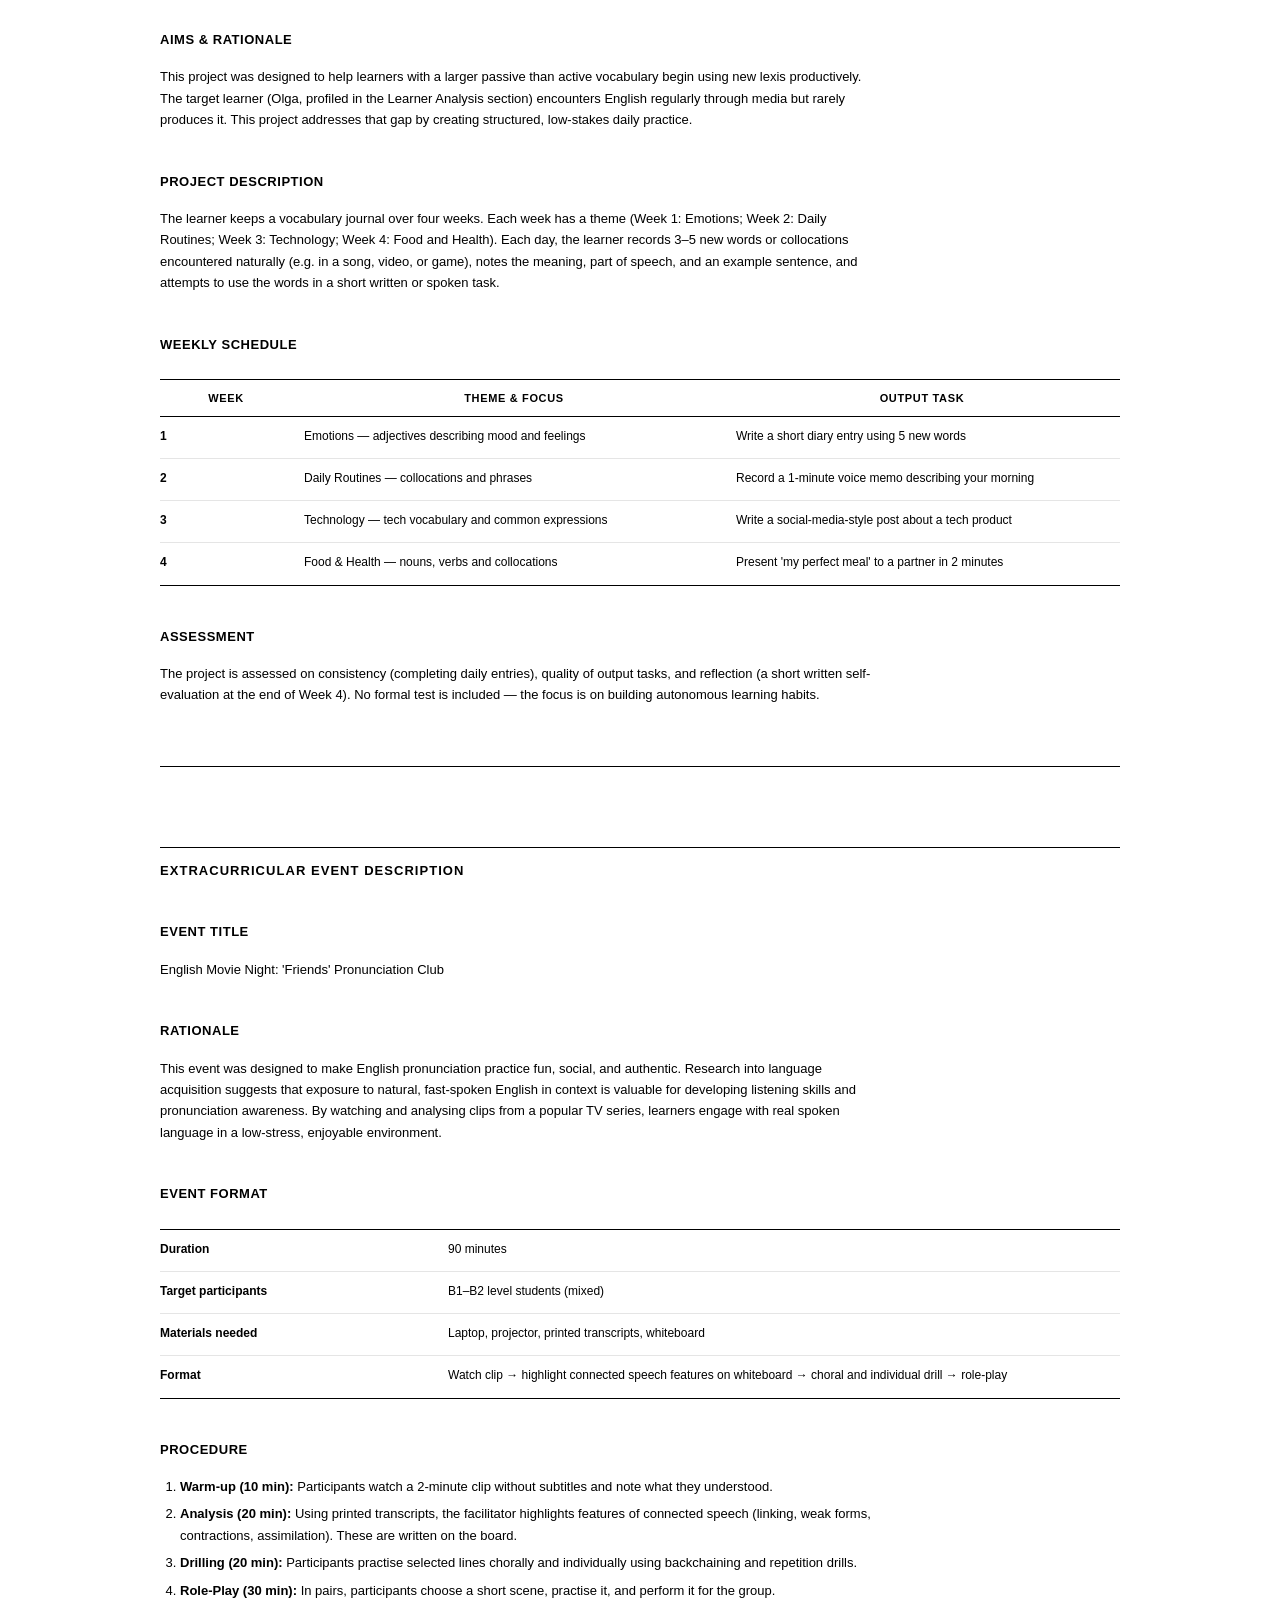
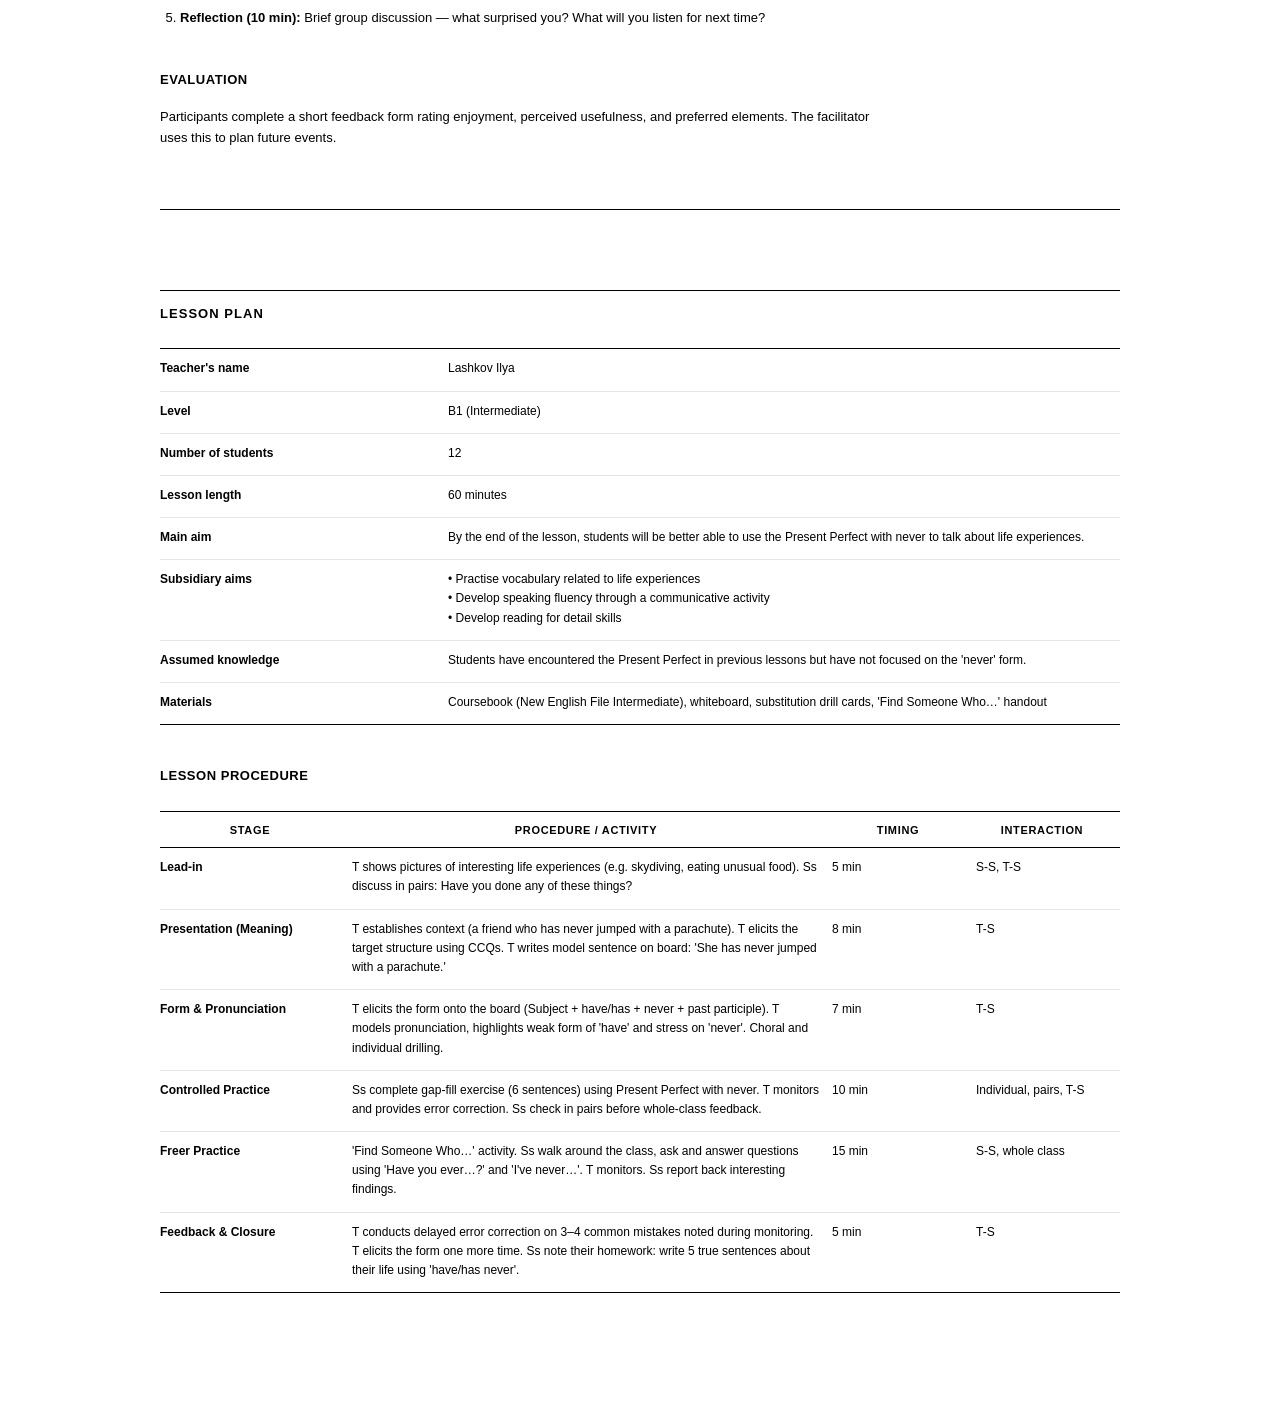
==== commit ec548caa: "Update index.html" ====
--- a/index.html
+++ b/index.html
@@ -3,573 +3,670 @@
 <head>
     <meta charset="UTF-8">
     <meta name="viewport" content="width=device-width, initial-scale=1.0">
-    <title>Lashkov Ilya — Educator's Portfolio</title>
-    <link rel="stylesheet" href="style.css">
+    <title>Educator's Portfolio - Lashkov Ilya</title>
+    <style>
+        body {
+            font-family: -apple-system, BlinkMacSystemFont, "Helvetica Neue", Helvetica, Arial, sans-serif;
+            font-size: 13px;
+            line-height: 1.65;
+            color: #000000;
+            max-width: 960px;
+            margin: 0 auto;
+            padding: 80px 40px;
+            background-color: #ffffff;
+            -webkit-font-smoothing: antialiased;
+        }
+
+        /* Joost Grootens Info Architecture: Sections are indicated by rigid line markers */
+        h1 {
+            font-size: 13px;
+            font-weight: 700;
+            text-transform: uppercase;
+            letter-spacing: 0.08em;
+            margin-top: 80px;
+            margin-bottom: 24px;
+            border-top: 1px solid #000000;
+            padding-top: 12px;
+        }
+
+        h2 {
+            font-size: 13px;
+            font-weight: 700;
+            text-transform: uppercase;
+            letter-spacing: 0.04em;
+            margin-top: 40px;
+            margin-bottom: 16px;
+            color: #000000;
+        }
+
+        h3 {
+            font-size: 13px;
+            font-weight: 700;
+            margin-top: 24px;
+            margin-bottom: 12px;
+        }
+
+        p {
+            margin-bottom: 16px;
+            max-width: 720px; /* Controlled measure for typographic data density */
+            text-align: left;
+        }
+
+        hr {
+            border: 0;
+            border-top: 1px solid #000000;
+            margin: 60px 0;
+        }
+
+        /* Data Sheets Style: Absolute flat table layout without boxes */
+        table {
+            width: 100%;
+            border-collapse: collapse;
+            margin: 24px 0 40px 0;
+            border-top: 1px solid #000000;
+            border-bottom: 1px solid #000000;
+        }
+
+        th, td {
+            padding: 10px 12px 12px 0;
+            border-bottom: 1px solid #e5e5e5;
+            font-size: 12px;
+            line-height: 1.6;
+            vertical-align: top;
+        }
+
+        th {
+            font-weight: 700;
+            text-transform: uppercase;
+            letter-spacing: 0.06em;
+            font-size: 11px;
+            border-bottom: 1px solid #000000;
+            padding-bottom: 8px;
+        }
+
+        tr:last-child td {
+            border-bottom: none;
+        }
+
+        ul, ol {
+            margin-bottom: 20px;
+            padding-left: 20px;
+            max-width: 720px;
+        }
+
+        li {
+            margin-bottom: 6px;
+        }
+
+        /* Systematic Header Block resembling catalog indexing */
+        .header-block {
+            font-size: 12px;
+            line-height: 1.7;
+            margin-bottom: 120px;
+            color: #000000;
+            max-width: 500px;
+        }
+
+        .header-block strong {
+            font-weight: 700;
+        }
+
+        .header-block .title-large {
+            display: block;
+            font-size: 28px;
+            font-weight: 700;
+            letter-spacing: -0.03em;
+            text-transform: uppercase;
+            margin: 40px 0;
+            line-height: 1.1;
+        }
+
+        /* Notes styled as systematic technical inserts */
+        .italic-note {
+            font-family: "SF Mono", SFMono-Regular, Consolas, monospace;
+            font-size: 11px;
+            color: #444444;
+            border-top: 1px dotted #000000;
+            border-bottom: 1px dotted #000000;
+            padding: 8px 0;
+            margin: 20px 0;
+        }
+    </style>
 </head>
 <body>
 
-    <!-- SIDEBAR: METADATA (JOOST GROOTENS STYLE) -->
-    <aside class="meta-sidebar">
-        <div class="meta-block">
-            <span class="label">AUTHOR</span>
-            <span class="value institution">Lashkov Ilya</span>
-        </div>
-        <div class="meta-block">
-            <span class="label">INSTITUTION</span>
-            <span class="value">National Research University<br>Higher School of Economics</span>
-        </div>
-        <div class="meta-block">
-            <span class="label">SCHOOL</span>
-            <span class="value">St. Petersburg School of Arts and Humanities</span>
-        </div>
-        <div class="meta-block">
-            <span class="label">DEPARTMENT</span>
-            <span class="value">Department of Foreign Languages</span>
-        </div>
-        <div class="meta-block">
-            <span class="label">MINOR</span>
-            <span class="value">Language Culture and Intercultural Communication</span>
-        </div>
-        <div class="meta-block">
-            <span class="label">SUPERVISOR</span>
-            <span class="value">Vladimir Pavlov, PhD<br>Associate Professor</span>
-        </div>
-        <div class="meta-block">
-            <span class="label">LOCATION &amp; YEAR</span>
-            <span class="value">Saint-Petersburg, 2024</span>
-        </div>
-    </aside>
-
-    <!-- MAIN CONTENT CONTAINER -->
-    <main class="content-container">
-
-        <!-- HEADER SECTION -->
-        <header class="portfolio-header">
-            <div class="index-code">DOCUMENT // Educator_Portfolio_3.docx</div>
-            <h1>EDUCATOR'S PORTFOLIO</h1>
-            <div class="group-tag">STUDENT: Lashkov Ilya | GROUP NUMBER: 2</div>
-        </header>
-
-        <!-- EXECUTIVE SUMMARY -->
-        <section id="executive-summary" class="document-section">
-            <h2>EXECUTIVE SUMMARY</h2>
-            <p>This portfolio has been compiled to document my professional growth, teaching skills, and developing educational philosophy as a future language educator[cite: 1]. It serves as a comprehensive record of the competencies and practical experiences I have gained throughout the Minor in Language Culture and Intercultural Communication[cite: 1]. The portfolio reflects my commitment to becoming a reflective and effective educator, and demonstrates my readiness to apply evidence-based language teaching practices[cite: 1].</p>
-            <p>The portfolio includes a range of materials that together provide a holistic view of my development as an educator[cite: 1]. These include a reflective essay, grammar and vocabulary language analyses, a self-designed learning project and extracurricular event, a learner analysis assignment, controlled and freer language practice tasks, activities for an authentic text, and a lesson plan[cite: 1]. Each component has been carefully prepared to illustrate my understanding of language teaching methodology, learner needs, and instructional design[cite: 1]. Taken as a whole, these documents demonstrate my skills, creativity, and dedication to creating a rich, meaningful, and engaging learning environment for all students[cite: 1].</p>
-        </section>
-
-        <!-- TABLE OF CONTENTS Placeholder for layout consistency -->
-        <section id="toc" class="document-section">
-            <h2>TABLE OF CONTENTS</h2>
-            <ul class="task-list" style="list-style-type: none; font-family: 'SF Mono', monospace; font-size: 12px;">
-                <li>01 // REFLECTIVE ESSAY</li>
-                <li>02 // LANGUAGE ANALYSES</li>
-                <li>03 // LEARNER ANALYSIS</li>
-                <li>04 // LANGUAGE PRACTICE TASKS</li>
-                <li>05 // SELF-DESIGNED LEARNING PROJECTS</li>
-                <li>06 // EXTRACURRICULAR EVENT DESCRIPTION</li>
-                <li>07 // LESSON PLAN</li>
-            </ul>
-        </section>
-
-        <!-- REFLECTIVE ESSAY -->
-        <section id="reflective-essay" class="document-section">
-            <h2>REFLECTIVE ESSAY</h2>
-            
-            <h3>Introduction</h3>
-            <p>When I first joined this Minor, I wasn’t entirely sure what kind of educator I wanted to become[cite: 1]. By the end of it, I have a much clearer picture — and a much more honest one[cite: 1]. This essay reflects on what I have actually learned, where I think my strengths lie, and what I still need to work on[cite: 1]. My plan is to teach English, most likely at a language school or secondary level, and eventually to work in a context where I can design my own courses rather than just follow a pre-set syllabus[cite: 1]. What appeals to me about teaching is the combination of intellectual challenge and direct human interaction — no two lessons, and no two students, are ever quite the same[cite: 1].</p>
-
-            <h3>Educational Practices Learned</h3>
-            <p>Three things from the Minor genuinely changed how I think about teaching[cite: 1]. The first is language analysis[cite: 1]. Before this course, I would have looked at a grammar point and thought “I know this — I can explain it.”[cite: 1] Now I know that explaining is actually the last step, not the first[cite: 1]. Learning to break down meaning, form and pronunciation separately — and to anticipate where students will struggle — made me realise how much preparation good teaching actually requires[cite: 1]. The second is lesson staging[cite: 1]. The Didactics course showed me that a lesson isn’t just a sequence of activities; it has a logic to it, and when that logic is missing, students feel lost even if the activities themselves are good[cite: 1]. Third, the learner analysis task genuinely surprised me[cite: 1]. Writing a detailed profile of one student made me see how many assumptions teachers make without realising it — and how much those assumptions can get in the way[cite: 1].</p>
-
-            <h3>Strengths as a Future Educator</h3>
-            <p>I find it easier to talk about weaknesses than strengths, but I’ll try to be honest here rather than just modest[cite: 1]. I think I communicate clearly — I notice when people look confused and I naturally try different ways of explaining something rather than just repeating myself louder[cite: 1]. I am also genuinely interested in language, which helps: I get curious about why things work the way they do in English, and I think that curiosity is something students can pick up on[cite: 1]. Finally, I think I am reasonably good at reading a room — at noticing when the energy drops, or when someone is lost but not saying so[cite: 1]. Whether that translates into good classroom management is something I still need to find out, but it feels like a useful starting point[cite: 1].</p>
-
-            <h3>Professional Development Plan</h3>
-            <table class="grootens-table">
-                <thead>
-                    <tr>
-                        <th style="width: 30%;">AREAS TO WORK ON</th>
-                        <th style="width: 35%;">WHAT I AM GOING TO DO</th>
-                        <th style="width: 35%;">WHY THIS WILL HELP</th>
-                    </tr>
-                </thead>
-                <tbody>
-                    <tr>
-                        <td class="semi-bold">Giving clear instructions</td>
-                        <td>I will script my instructions in advance, design clear demonstrations, and prepare instruction-checking questions (ICQs) before each lesson[cite: 1].</td>
-                        <td>Scripted instructions will help me identify ambiguities before the lesson and ensure students understand exactly what to do, reducing off-task time[cite: 1].</td>
-                    </tr>
-                    <tr>
-                        <td class="semi-bold">Classroom management techniques</td>
-                        <td>I will observe experienced colleagues teaching, take notes on how they manage transitions, noise levels, and student attention, and experiment with these strategies in my own teaching practice[cite: 1].</td>
-                        <td>Observing skilled practitioners and reflecting on what works will help me develop a toolkit of management strategies tailored to different learner profiles and class sizes[cite: 1].</td>
-                    </tr>
-                    <tr>
-                        <td class="semi-bold">Assessment and feedback skills</td>
-                        <td>I will enroll in a short course on formative assessment, study feedback models (e.g., written corrective feedback in EFL), and begin using error logs with students to track recurring mistakes[cite: 1].</td>
-                        <td>Understanding how to give meaningful, timely feedback will help students improve more rapidly and feel supported in their learning journey[cite: 1].</td>
-                    </tr>
-                </tbody>
-            </table>
-
-            <h3>Conclusion</h3>
-            <p>Looking back, this Minor was more demanding than I expected — and more useful[cite: 1]. I came in thinking about teaching as something intuitive, something you either have a feel for or you don’t[cite: 1]. I leave it understanding that it’s also a craft: something that can be studied, broken down, practised and improved[cite: 1]. I’m not a confident teacher yet, but I feel like I’m starting from somewhere real rather than somewhere vague, and that makes a difference[cite: 1].</p>
-        </section>
-
-        <!-- LANGUAGE ANALYSES -->
-        <section id="language-analyses" class="document-section">
-            <h2>LANGUAGE ANALYSES</h2>
-            
-            <h3>Grammar Language Analysis</h3>
-            <table class="grootens-table data-dense">
-                <tbody>
-                    <tr>
-                        <td class="tech-label">TARGET LANGUAGE</td>
-                        <td>What is the language point? Example: Present Perfect with never (e.g. I have never been to Britain.)[cite: 1]</td>
-                    </tr>
-                    <tr>
-                        <td class="tech-label">MEANING ANALYSIS</td>
-                        <td>The Present Perfect with never is used to talk about life experiences — things that have or have not happened at any point up to now[cite: 1]. It expresses that an experience has not occurred in one's lifetime[cite: 1].</td>
-                    </tr>
-                    <tr>
-                        <td class="tech-label">ELICITATION: MEANING</td>
-                        <td><strong>Context:</strong> I will tell students about a friend who is very adventurous and then mention that despite this, there is one thing she has never done[cite: 1].<br>
-                        <strong>Elicitation questions:</strong><br>
-                        – Has my friend ever jumped with a parachute? (No)[cite: 1]<br>
-                        – When didn't she jump? (At no time in her life)[cite: 1]</td>
-                    </tr>
-                    <tr>
-                        <td class="tech-label">CONCEPT CHECKING</td>
-                        <td><strong>CCQs:</strong><br>
-                        – Did she jump with a parachute last year? (No)[cite: 1]<br>
-                        – Did she jump at any time in her life? (No)[cite: 1]<br>
-                        – Is it possible she might jump in the future? (Yes)[cite: 1]</td>
-                    </tr>
-                    <tr>
-                        <td class="tech-label">FORM</td>
-                        <td>
-                            <strong>Affirmative:</strong> Subject + have/has + never + past participle[cite: 1]<br>
-                            <span class="neutral-code">I / You / We / They</span> + <span class="highlight-blue">have never</span> + <span class="underline">past participle</span>[cite: 1]<br>
-                            <span class="neutral-code">He / She / It</span> + <span class="highlight-blue">has never</span> + <span class="underline">past participle</span>[cite: 1]<br>
-                            <em>e.g. I have never been to Britain. / She has never read Harry Potter.</em>[cite: 1]
-                        </td>
-                    </tr>
-                    <tr>
-                        <td class="tech-label">PRONUNCIATION</td>
-                        <td>have /həv/ and has /həz/ are weakly stressed in the middle of a sentence[cite: 1]. never receives strong stress: /ˈnevər/[cite: 1]. Falling intonation at end of statement: I have NEVER been to BRItain[cite: 1].</td>
-                    </tr>
-                    <tr>
-                        <td class="tech-label">WRITTEN RECORD</td>
-                        <td>I will elicit Meaning, Form, and Pronunciation onto the board[cite: 1]. Students will copy from the board into their notebooks[cite: 1]. Key parts of the form will be highlighted in colour (have/has in blue, never in red, past participle underlined)[cite: 1].</td>
-                    </tr>
-                    <tr>
-                        <td class="tech-label">ANTICIPATED PROBLEMS &amp; SOLUTIONS: MEANING</td>
-                        <td>
-                            <strong>Problem 1:</strong> Ss may confuse 'never' with a simple past negative (e.g. didn't)[cite: 1].<br>
-                            <strong>Solution 1:</strong> Use CCQs to clarify that we are talking about all of life up to now, not a single past moment[cite: 1].<br>
-                            <strong>Problem 2:</strong> Ss may think 'never' is only used for permanent states[cite: 1].<br>
-                            <strong>Solution 2:</strong> Provide varied examples showing temporary/changeable situations (travel, food, activities)[cite: 1].
-                        </td>
-                    </tr>
-                    <tr>
-                        <td class="tech-label">ANTICIPATED PROBLEMS &amp; SOLUTIONS: FORM</td>
-                        <td>
-                            <strong>Problem 1:</strong> Ss may omit have/has or use the wrong auxiliary (e.g. *I never went)[cite: 1].<br>
-                            <strong>Solution 1:</strong> Highlight the full form on the board[cite: 1]. Elicit more examples and drill[cite: 1].<br>
-                            <strong>Problem 2:</strong> Ss may use the infinitive instead of the past participle (e.g. *I have never go)[cite: 1].<br>
-                            <strong>Solution 2:</strong> Provide a list of irregular past participles and run a substitution drill[cite: 1].
-                        </td>
-                    </tr>
-                    <tr>
-                        <td class="tech-label">ANTICIPATED PROBLEMS &amp; SOLUTIONS: PHONOLOGY</td>
-                        <td>
-                            <strong>Problem 1:</strong> Ss may over-stress have/has, making it sound unnatural[cite: 1].<br>
-                            <strong>Solution 1:</strong> Model the weak form and contrast: 'I HAVE NEVER' (overemphasised) vs 'I've never' (natural)[cite: 1]. Drill chorally[cite: 1].
-                        </td>
-                    </tr>
-                    <tr>
-                        <td class="tech-label">REFERENCE MATERIALS USED</td>
-                        <td>
-                            Swan, M. (2005). Practical English Usage (3rd ed.). Oxford University Press. (pp. 230–238)[cite: 1]<br>
-                            Murphy, R. (2019). English Grammar in Use (5th ed.). Cambridge University Press. (Unit 17–18)[cite: 1]
-                        </td>
-                    </tr>
-                </tbody>
-            </table>
-
-            <h3>Vocabulary Language Analysis</h3>
-            <table class="grootens-table data-dense">
-                <tbody>
-                    <tr>
-                        <td class="tech-label">TARGET LANGUAGE</td>
-                        <td>Vocabulary set: Words related to mood and food[cite: 1]. Key items: relaxed, stressed, focused, depressed, aggressive[cite: 1].</td>
-                    </tr>
-                    <tr>
-                        <td class="tech-label">MEANING ANALYSIS</td>
-                        <td>
-                            <strong>relaxed:</strong> calm, not worried or tense[cite: 1]<br>
-                            <strong>stressed:</strong> feeling worried or under pressure[cite: 1]<br>
-                            <strong>focused:</strong> paying full attention; concentrated[cite: 1]<br>
-                            <strong>depressed:</strong> very sad and without hope[cite: 1]<br>
-                            <strong>aggressive:</strong> behaving in an angry or violent way[cite: 1]
-                        </td>
-                    </tr>
-                    <tr>
-                        <td class="tech-label">ELICITATION: MEANING</td>
-                        <td>
-                            <strong>Context:</strong> I will use the 'Mood Food' article (New English File Intermediate, Unit 1A)[cite: 1]. I will show pictures representing each emotional state and ask Ss to match the pictures with words[cite: 1].<br>
-                            <strong>Elicitation questions:</strong><br>
-                            – How does this person look? Happy or worried? (stressed)[cite: 1]<br>
-                            – Is she calm or under pressure? (stressed)[cite: 1]
-                        </td>
-                    </tr>
-                    <tr>
-                        <td class="tech-label">CONCEPT CHECKING</td>
-                        <td>
-                            For 'stressed':<br>
-                            – Is this person happy? (No)[cite: 1]<br>
-                            – Does she have a lot of problems to deal with? (Yes)[cite: 1]<br>
-                            – Can you feel stressed before an exam? (Yes)[cite: 1]
-                        </td>
-                    </tr>
-                    <tr>
-                        <td class="tech-label">FORM</td>
-                        <td>
-                            All items are adjectives[cite: 1]. They can function as:<br>
-                            – Predicative: I feel stressed. / She seems relaxed[cite: 1].<br>
-                            – Attributive: a stressed student / a relaxed atmosphere[cite: 1].<br>
-                            Note: stress (noun) → stressed (adj); stress (verb) → stressed (past participle used as adj)[cite: 1].
-                        </td>
-                    </tr>
-                    <tr>
-                        <td class="tech-label">PRONUNCIATION</td>
-                        <td>
-                            relaxed /rɪˈlækst/ — stress on second syllable[cite: 1]<br>
-                            stressed /strest/ — one syllable, strong /e/ vowel[cite: 1]<br>
-                            focused /ˈfəʊkəst/ — stress on first syllable[cite: 1]<br>
-                            depressed /dɪˈprest/ — stress on second syllable[cite: 1]<br>
-                            aggressive /əˈɡresɪv/ — stress on second syllable[cite: 1]
-                        </td>
-                    </tr>
-                    <tr>
-                        <td class="tech-label">WRITTEN RECORD</td>
-                        <td>I will elicit the words onto the board with phonemic transcription and part of speech[cite: 1]. Ss will copy them into their vocabulary notebooks with a translation and a sample sentence[cite: 1].</td>
-                    </tr>
-                    <tr>
-                        <td class="tech-label">ANTICIPATED PROBLEMS &amp; SOLUTIONS: MEANING</td>
-                        <td>
-                            <strong>Problem 1:</strong> Ss may confuse 'stressed' and 'depressed' as both mean feeling bad[cite: 1].<br>
-                            <strong>Solution 1:</strong> Use a cline on the board (mildly worried → stressed → depressed) to show the difference in degree and type[cite: 1].
-                        </td>
-                    </tr>
-                    <tr>
-                        <td class="tech-label">REFERENCE MATERIALS USED</td>
-                        <td>
-                            Oxenden, C., &amp; Latham-Koenig, C. (2006). New English File Intermediate Student's Book. Oxford University Press. (Unit 1A, p. 5)[cite: 1]<br>
-                            Hornby, A. S. (2015). Oxford Advanced Learner's Dictionary (9th ed.). Oxford University Press[cite: 1].
-                        </td>
-                    </tr>
-                </tbody>
-            </table>
-        </section>
-
-        <!-- LEARNER ANALYSIS -->
-        <section id="learner-analysis" class="document-section">
-            <h2>LEARNER ANALYSIS</h2>
-            <div class="meta-inline"><strong>Your name:</strong> Ilya Lashkov | <strong>Your Group:</strong> 2</div>
-            
-            <h3>Part 1: Background</h3>
-            <table class="grootens-table data-dense">
-                <tbody>
-                    <tr>
-                        <td class="tech-label" style="width: 30%;">The learner you have chosen: first languages, age, jobs/professions and hobbies/interests.</td>
-                        <td>Olga is 18 and bilingual in Russian and German[cite: 1]. At home she mostly uses Russian, and at school she often uses German[cite: 1]. She likes watching series, using social media and playing games, usually in Russian or German[cite: 1]. English appears in songs, games and videos, but she often reads subtitles or translations[cite: 1].</td>
-                    </tr>
-                    <tr>
-                        <td class="tech-label">Your student's learning history / previous experience of learning English (or other languages). His/her reasons for learning English. His/her learning preferences and preferred activity types.</td>
-                        <td>She started learning English at 10 years old at school and had some private lessons later (mainly to pass exams)[cite: 1]. Outside class, she encounters English mostly in songs, short videos, game interfaces and memes, and frequently uses Russian subtitles[cite: 1]. She needs English mainly for university, to travel, and to talk to foreign friends[cite: 1]. Learning preferences: visual and social learner; she benefits from written support, colour-coding, and watching videos, and prefers pair or group work over individual grammar tasks[cite: 1]. Because she already manages two languages, she tends to compare English structures with Russian and German ones, which sometimes helps but mainly leads to cross-linguistic interference in vocabulary and grammar[cite: 1].</td>
-                    </tr>
-                </tbody>
-            </table>
-
-            <h3>Part 2: Strengths / Weaknesses / Needs</h3>
-            <table class="grootens-table">
-                <thead>
-                    <tr>
-                        <th style="width: 50%;">ANALYSIS</th>
-                        <th style="width: 50%;">SPECIFIC LEARNING NEEDS</th>
-                    </tr>
-                </thead>
-                <tbody>
-                    <tr>
-                        <td>
-                            <span class="block-title">Receptive &amp; Productive Skills</span>
-                            Olga can understand and communicate the main idea in English, but she frequently falls back on Russian and German[cite: 1]. She is active in class and willing to speak[cite: 1]. In listening, she usually gets the gist of songs, videos, and classroom audio tasks, but fast speech, unfamiliar accents, and longer recordings are challenging[cite: 1]. In speaking, she is comfortable on everyday topics in pairs or groups but struggles with longer independent monologues[cite: 1]. In writing, she can produce short texts that fulfil their purpose but makes many grammar errors and relies on literal translations[cite: 1].
-                        </td>
-                        <td>
-                            <strong>Receptive:</strong> Develop reading fluency without constant translation into L1/L2[cite: 1].<br><br>
-                            <strong>Speaking:</strong> More independent monologues and extended discourse[cite: 1].<br><br>
-                            <strong>Writing:</strong> Expand active vocabulary to write without relying on literal translations[cite: 1].
-                        </td>
-                    </tr>
-                    <tr>
-                        <td>
-                            <span class="block-title">Grammar, Vocabulary &amp; Pronunciation</span>
-                            In grammar, Olga can construct simple sentences and questions but often applies Russian or German word order instead of English patterns[cite: 1]. Her passive vocabulary is larger than her active vocabulary, built through songs, games and online forums[cite: 1]. Her pronunciation is generally intelligible but shows clear Russian/German influence, particularly with certain vowel sounds and word stress in longer words[cite: 1].
-                        </td>
-                        <td>
-                            <strong>Grammar:</strong> Practise correct English word order in statements and questions[cite: 1].<br><br>
-                            <strong>Vocabulary:</strong> Activate passive vocabulary; learn common collocations and phrases[cite: 1].<br><br>
-                            <strong>Pronunciation:</strong> Practise word and sentence stress through listening-and-repeating tasks[cite: 1].
-                        </td>
-                    </tr>
-                    <tr>
-                        <td colspan="2">
-                            <span class="block-title">Why is the learner strong/weak in these areas?</span>
-                            Because Olga grew up in a bilingual family with Russian and German, she frequently operates across two language systems and tends to compare structures, which helps her notice patterns in English[cite: 1]. However, her school English focused primarily on tests and grammar rules for international exams, so she did not get enough communicative practice[cite: 1]. Her habit of switching between three languages leads to frequent interference and slows her progress in academic English[cite: 1].
-                        </td>
-                    </tr>
-                </tbody>
-            </table>
-        </section>
-
-        <!-- LANGUAGE PRACTICE TASKS -->
-        <section id="language-practice-tasks" class="document-section">
-            <h2>LANGUAGE PRACTICE TASKS</h2>
-            
-            <h3>Controlled Practice Task</h3>
-            <div class="workspace-box">
-                <div class="box-tag">TARGET LANGUAGE: SOME / ANY (A1–A2, Young Learners)</div>
-                <p><strong>Context:</strong> English Worksheet – Picnic Food. Students practise choosing between some and any in controlled written tasks before moving to personalised production[cite: 1].</p>
-                
-                <div class="meta-inline">
-                    <strong>Grammar Rule (on worksheet):</strong><br>
-                    We use some in positive sentences. → I have some apples[cite: 1].<br>
-                    We use any in questions and negative sentences. → Do you have any juice? / I don’t have any sandwiches[cite: 1].
-                </div>
-
-                <h4>Task 1 – Choose the Correct Word</h4>
-                <p>Circle the correct word: some or any[cite: 1]</p>
-                <ol class="task-list">
-                    <li>I have (some / any) cookies[cite: 1].</li>
-                    <li>Do you have (some / any) milk?[cite: 1]</li>
-                    <li>We don’t have (some / any) bananas[cite: 1].</li>
-                    <li>She has (some / any) water[cite: 1].</li>
-                    <li>Do they have (some / any) sandwiches?[cite: 1]</li>
-                    <li>He doesn’t have (some / any) juice[cite: 1].</li>
-                    <li>There are (some / any) apples in the basket[cite: 1].</li>
-                    <li>There aren’t (some / any) eggs[cite: 1].</li>
-                </ol>
-                <p style="font-family: 'SF Mono', monospace; font-size: 11px; color: #666;"><strong>Answer Key:</strong> 1. some | 2. any | 3. any | 4. some | 5. any | 6. any | 7. some | 8. any[cite: 1]</p>
-
-                <h4>Task 2 – Draw Your Dream Picnic Basket (Production)</h4>
-                <p>Draw your dream picnic basket in the box below, then write 4 sentences about it[cite: 1].</p>
-                <div style="border: 1px dashed #999; height: 100px; margin: 10px 0; padding: 10px; font-family: 'SF Mono', monospace; color: #aaa; font-size: 11px;">[ Drawing Box ]</div>
-                <p>I have some _______________________[cite: 1]</p>
-                <p>I have some _______________________[cite: 1]</p>
-                <p>I don’t have any ____________________[cite: 1]</p>
-                <p>I don’t have any ____________________[cite: 1]</p>
-                <p style="font-family: 'SF Mono', monospace; font-size: 11px; color: #666;"><strong>Check:</strong> correct use of some/any; complete sentences; target grammar used 4 times[cite: 1].</p>
-            </div>
-
-            <h3>Freer Practice Task</h3>
-            <div class="workspace-box">
-                <h4>Task 3 – Ask Your Classmates (Communicative Survey)</h4>
-                <p>Ask your partner about their picnic basket using full sentences[cite: 1]. Use some in positive answers and any in negative answers and questions[cite: 1].</p>
-                <p><em>Example: Do you have any apples? → Yes, I have some apples. / No, I don’t have any apples.</em>[cite: 1]</p>
-                
-                <table class="grootens-table">
-                    <thead>
-                        <tr>
-                            <th style="width: 20%;">FOOD</th>
-                            <th style="width: 40%;">QUESTION</th>
-                            <th style="width: 40%;">PARTNER'S ANSWER</th>
-                        </tr>
-                    </thead>
-                    <tbody>
-                        <tr><td class="semi-bold">apples</td><td>Do you have any apples?[cite: 1]</td><td>…[cite: 1]</td></tr>
-                        <tr><td class="semi-bold">juice</td><td>Do you have any juice?[cite: 1]</td><td>…[cite: 1]</td></tr>
-                        <tr><td class="semi-bold">sandwiches</td><td>…[cite: 1]</td><td>…[cite: 1]</td></tr>
-                        <tr><td class="semi-bold">cake</td><td>…[cite: 1]</td><td>…[cite: 1]</td></tr>
-                        <tr><td class="semi-bold">bananas</td><td>…[cite: 1]</td><td>…[cite: 1]</td></tr>
-                    </tbody>
-                </table>
-                <p style="font-family: 'SF Mono', monospace; font-size: 11px; color: #666;">Answers vary[cite: 1]. Check: correct use of some/any; correct question and answer forms[cite: 1].</p>
-            </div>
-        </section>
-
-        <!-- SELF-DESIGNED LEARNING PROJECTS -->
-        <section id="self-designed-projects" class="document-section">
-            <h2>SELF-DESIGNED LEARNING PROJECTS</h2>
-            
-            <h3>Project Title: The Ultimate Eco-Travel Guide</h3>
-            <div class="meta-inline">
-                <strong>Teacher:</strong> Lashkov Ilya | <strong>Format:</strong> Pairs | <strong>Level:</strong> A2–B1 | <strong>Time:</strong> 3 mins | <strong>Deadline:</strong> May 31, 2026[cite: 1]
-            </div>
-            
-            <h4>Learner Profile &amp; Rationale</h4>
-            <p>The target group consists of 12 pre-intermediate to intermediate (A2–B1 level) ESL students aged 14–15[cite: 1]. They are interested in travel, foreign cultures, and social media such as vlogs, TikTok, and Instagram[cite: 1]. The small class size allows the teacher to support each pair during teamwork[cite: 1]. The project theme — Eco-Tourism and Hidden Travel Gems — was chosen to connect with their natural interests while building descriptive and presentational language skills[cite: 1].</p>
-            
-            <h4>Project Task &amp; Final Product</h4>
-            <p>In pairs, students choose a less famous but beautiful travel destination and create a simple 3-day eco-friendly travel plan[cite: 1]. The final product is a short digital presentation (Canva or PowerPoint) or a simple video vlog[cite: 1]. Students present for 3 minutes and answer 1–2 questions from the class[cite: 1].</p>
-            
-            <h4>Learning Outcomes</h4>
-            <p>By the end of this project, students will be able to:</p>
-            <ul class="task-list">
-                <li>Use basic travel and nature vocabulary correctly while speaking[cite: 1].</li>
-                <li>Find and use simple information from English travel websites[cite: 1].</li>
-                <li>Work together in pairs to create an organised digital travel presentation[cite: 1].</li>
-                <li>Give a clear 3-minute spoken presentation to recommend their travel destination[cite: 1].</li>
-            </ul>
-
-            <h4>Assessment Criteria</h4>
-            <table class="grootens-table">
-                <thead>
-                    <tr>
-                        <th style="width: 25%;">CRITERION</th>
-                        <th style="width: 75%;">DESCRIPTION</th>
-                    </tr>
-                </thead>
-                <tbody>
-                    <tr><td class="semi-bold">Vocabulary Use</td><td>Correct use of travel and eco-friendly vocabulary taught in class[cite: 1]</td></tr>
-                    <tr><td class="semi-bold">Grammar &amp; Fluency</td><td>Correct use of future forms (will, going to) and phrases for giving advice[cite: 1]</td></tr>
-                    <tr><td class="semi-bold">Content &amp; Logic</td><td>A complete 3-day itinerary with clear steps (hotel, transport, activities)[cite: 1]</td></tr>
-                    <tr><td class="semi-bold">Delivery Skills</td><td>Clear speaking, eye contact with audience, not reading from slides[cite: 1]</td></tr>
-                    <tr><td class="semi-bold">Time Management</td><td>Staying within the 3-minute presentation limit[cite: 1]</td></tr>
-                </tbody>
-            </table>
-
-            <hr style="border: 0; border-top: 1px solid #ccc; margin: 40px 0;">
-
-            <h3>Project Title: My English Vocabulary Journal: A 4-Week Self-Study Project</h3>
-            
-            <h4>Aims &amp; Rationale</h4>
-            <p>This project was designed to help learners with a larger passive than active vocabulary begin using new lexis productively[cite: 1]. The target learner (Olga, profiled in the Learner Analysis section) encounters English regularly through media but rarely produces it[cite: 1]. This project addresses that gap by creating structured, low-stakes daily practice[cite: 1].</p>
-            
-            <h4>Project Description</h4>
-            <p>The learner keeps a vocabulary journal over four weeks[cite: 1]. Each week has a theme (Week 1: Emotions; Week 2: Daily Routines; Week 3: Technology; Week 4: Food and Health)[cite: 1]. Each day, the learner records 3–5 new words or collocations encountered naturally (e.g. in a song, video, or game), notes the meaning, part of speech, and an example sentence, and attempts to use the words in a short written or spoken task[cite: 1].</p>
-
-            <h4>Weekly Schedule</h4>
-            <table class="grootens-table">
-                <thead>
-                    <tr>
-                        <th style="width: 10%;">WEEK</th>
-                        <th style="width: 45%;">THEME &amp; FOCUS</th>
-                        <th style="width: 45%;">OUTPUT TASK</th>
-                    </tr>
-                </thead>
-                <tbody>
-                    <tr><td class="semi-bold">1</td><td>Emotions — adjectives describing mood and feelings[cite: 1]</td><td>Write a short diary entry using 5 new words[cite: 1]</td></tr>
-                    <tr><td class="semi-bold">2</td><td>Daily Routines — collocations and phrases[cite: 1]</td><td>Record a 1-minute voice memo describing your morning[cite: 1]</td></tr>
-                    <tr><td class="semi-bold">3</td><td>Technology — tech vocabulary and common expressions[cite: 1]</td><td>Write a social-media-style post about a tech product[cite: 1]</td></tr>
-                    <tr><td class="semi-bold">4</td><td>Food &amp; Health — nouns, verbs and collocations[cite: 1]</td><td>Present 'my perfect meal' to a partner in 2 minutes[cite: 1]</td></tr>
-                </tbody>
-            </table>
-
-            <h4>Assessment</h4>
-            <p>The project is assessed on consistency (completing daily entries), quality of output tasks, and reflection (a short written self-evaluation at the end of Week 4)[cite: 1]. No formal test is included — the focus is on building autonomous learning habits[cite: 1].</p>
-        </section>
-
-        <!-- EXTRACURRICULAR EVENT DESCRIPTION -->
-        <section id="extracurricular-event" class="document-section">
-            <h2>EXTRACURRICULAR EVENT DESCRIPTION</h2>
-            
-            <h3>Event Title: English Movie Night: 'Friends' Pronunciation Club</h3>
-            
-            <h4>Rationale</h4>
-            <p>This event was designed to make English pronunciation practice fun, social, and authentic[cite: 1]. Research into language acquisition suggests that exposure to natural, fast-spoken English in context is valuable for developing listening skills and pronunciation awareness[cite: 1]. By watching and analysing clips from a popular TV series, learners engage with real spoken language in a low-stress, enjoyable environment[cite: 1].</p>
-            
-            <h4>Event Format</h4>
-            <table class="grootens-table data-dense">
-                <tbody>
-                    <tr><td class="tech-label" style="width: 25%;">Duration</td><td>90 minutes[cite: 1]</td></tr>
-                    <tr><td class="tech-label">Target participants</td><td>B1–B2 level students (mixed)[cite: 1]</td></tr>
-                    <tr><td class="tech-label">Materials needed</td><td>Laptop, projector, printed transcripts, whiteboard[cite: 1]</td></tr>
-                    <tr><td class="tech-label">Format</td><td>Watch clip → highlight connected speech features on whiteboard → choral and individual drill → role-play[cite: 1]</td></tr>
-                </tbody>
-            </table>
-
-            <h4>Procedure</h4>
-            <ol class="task-list">
-                <li><strong>Warm-up (10 min):</strong> Participants watch a 2-minute clip without subtitles and note what they understood[cite: 1].</li>
-                <li><strong>Analysis (20 min):</strong> Using printed transcripts, the facilitator highlights features of connected speech (linking, weak forms, contractions, assimilation)[cite: 1]. These are written on the board[cite: 1].</li>
-                <li><strong>Drilling (20 min):</strong> Participants practise selected lines chorally and individually using backchaining and repetition drills[cite: 1].</li>
-                <li><strong>Role-Play (30 min):</strong> In pairs, participants choose a short scene, practise it, and perform it for the group[cite: 1].</li>
-                <li><strong>Reflection (10 min):</strong> Brief group discussion — what surprised you? What will you listen for next time?[cite: 1]</li>
-            </ol>
-
-            <h4>Evaluation</h4>
-            <p>Participants complete a short feedback form rating enjoyment, perceived usefulness, and preferred elements[cite: 1]. The facilitator uses this to plan future events[cite: 1].</p>
-        </section>
-
-        <!-- LESSON PLAN -->
-        <section id="lesson-plan" class="document-section">
-            <h2>LESSON PLAN</h2>
-            
-            <table class="grootens-table data-dense">
-                <tbody>
-                    <tr><td class="tech-label" style="width: 30%;">Teacher's name</td><td>Lashkov Ilya[cite: 1]</td></tr>
-                    <tr><td class="tech-label">Level</td><td>B1 (Intermediate)[cite: 1]</td></tr>
-                    <tr><td class="tech-label">Number of students</td><td>12[cite: 1]</td></tr>
-                    <tr><td class="tech-label">Lesson length</td><td>60 minutes[cite: 1]</td></tr>
-                    <tr><td class="tech-label">Main aim</td><td>By the end of the lesson, students will be better able to use the Present Perfect with never to talk about life experiences[cite: 1].</td></tr>
-                    <tr><td class="tech-label">Subsidiary aims</td><td>• Practise vocabulary related to life experiences[cite: 1]<br>• Develop speaking fluency through a communicative activity[cite: 1]<br>• Develop reading for detail skills[cite: 1]</td></tr>
-                    <tr><td class="tech-label">Assumed knowledge</td><td>Students have encountered the Present Perfect in previous lessons but have not focused on the 'never' form[cite: 1].</td></tr>
-                    <tr><td class="tech-label">Materials</td><td>Coursebook (New English File Intermediate), whiteboard, substitution drill cards, 'Find Someone Who…' handout[cite: 1]</td></tr>
-                </tbody>
-            </table>
-
-            <h3>Lesson Procedure</h3>
-            <table class="grootens-table">
-                <thead>
-                    <tr>
-                        <th style="width: 20%;">STAGE</th>
-                        <th style="width: 50%;">PROCEDURE / ACTIVITY</th>
-                        <th style="width: 15%;">TIMING</th>
-                        <th style="width: 15%;">INTERACTION</th>
-                    </tr>
-                </thead>
-                <tbody>
-                    <tr>
-                        <td class="semi-bold">Lead-in</td>
-                        <td>T shows pictures of interesting life experiences (e.g. skydiving, eating unusual food)[cite: 1]. Ss discuss in pairs: Have you done any of these things?[cite: 1]</td>
-                        <td>5 min[cite: 1]</td>
-                        <td>S-S, T-S[cite: 1]</td>
-                    </tr>
-                    <tr>
-                        <td class="semi-bold">Presentation (Meaning)</td>
-                        <td>T establishes context (a friend who has never jumped with a parachute)[cite: 1]. T elicits the target structure using CCQs[cite: 1]. T writes model sentence on board: 'She has never jumped with a parachute.'[cite: 1]</td>
-                        <td>8 min[cite: 1]</td>
-                        <td>T-S[cite: 1]</td>
-                    </tr>
-                    <tr>
-                        <td class="semi-bold">Form &amp; Pronunciation</td>
-                        <td>T elicits the form onto the board (Subject + have/has + never + past participle)[cite: 1]. T models pronunciation, highlights weak form of 'have' and stress on 'never'[cite: 1]. Choral and individual drilling[cite: 1].</td>
-                        <td>7 min[cite: 1]</td>
-                        <td>T-S[cite: 1]</td>
-                    </tr>
-                    <tr>
-                        <td class="semi-bold">Controlled Practice</td>
-                        <td>Ss complete gap-fill exercise (6 sentences) using Present Perfect with never[cite: 1]. T monitors and provides error correction[cite: 1]. Ss check in pairs before whole-class feedback[cite: 1].</td>
-                        <td>10 min[cite: 1]</td>
-                        <td>Individual, pairs, T-S[cite: 1]</td>
-                    </tr>
-                    <tr>
-                        <td class="semi-bold">Freer Practice</td>
-                        <td>'Find Someone Who…' activity[cite: 1]. Ss walk around the class, ask and answer questions using 'Have you ever…?' and 'I've never…'[cite: 1]. T monitors[cite: 1]. Ss report back interesting findings[cite: 1].</td>
-                        <td>15 min[cite: 1]</td>
-                        <td>S-S, whole class[cite: 1]</td>
-                    </tr>
-                    <tr>
-                        <td class="semi-bold">Feedback &amp; Closure</td>
-                        <td>T conducts delayed error correction on 3–4 common mistakes noted during monitoring[cite: 1]. T elicits the form one more time[cite: 1]. Ss note their homework: write 5 true sentences about their life using 'have/has never'[cite: 1].</td>
-                        <td>5 min[cite: 1]</td>
-                        <td>T-S[cite: 1]</td>
-                    </tr>
-                </tbody>
-            </table>
-        </section>
-
-    </main>
+<div class="header-block">
+    National Research University Higher School of Economics<br>
+    St. Petersburg School of Arts and Humanities<br>
+    Department of Foreign Languages<br>
+    Minor: Language Culture and Intercultural Communication<br>
+    
+    <span class="title-large">Educator's Portfolio</span>
+    
+    <strong>Lashkov ilya 1</strong><br>
+    Group 1<br>
+    <br>
+    Supervisor:<br>
+    <strong>Vladimir Pavlov, PhD</strong><br>
+    Associate Professor<br>
+    <br>
+    Saint-Petersburg, 2024
+</div>
+
+<hr>
+
+<h1>Executive Summary</h1>
+<p>This portfolio has been compiled to document my professional growth, teaching skills, and developing educational philosophy as a future language educator. It serves as a comprehensive record of the competencies and practical experiences I have gained throughout the Minor in Language Culture and Intercultural Communication. The portfolio reflects my commitment to becoming a reflective and effective educator, and demonstrates my readiness to apply evidence-based language teaching practices.</p>
+<p>The portfolio includes a range of materials that together provide a holistic view of my development as an educator. These include a reflective essay, grammar and vocabulary language analyses, a self-designed learning project and extracurricular event, a learner analysis assignment, controlled and freer language practice tasks, activities for an authentic text, and a lesson plan. Each component has been carefully prepared to illustrate my understanding of language teaching methodology, learner needs, and instructional design. Taken as a whole, these documents demonstrate my skills, creativity, and dedication to creating a rich, meaningful, and engaging learning environment for all students.</p>
+
+<hr>
+
+<h1>Table of Contents</h1>
+
+<hr>
+
+<h1>Reflective Essay</h1>
+
+<h2>Introduction</h2>
+<p>When I first joined this Minor, I wasn’t entirely sure what kind of educator I wanted to become. By the end of it, I have a much clearer picture — and a much more honest one. This essay reflects on what I have actually learned, where I think my strengths lie, and what I still need to work on. My plan is to teach English, most likely at a language school or secondary level, and eventually to work in a context where I can design my own courses rather than just follow a pre-set syllabus. What appeals to me about teaching is the combination of intellectual challenge and direct human interaction — no two lessons, and no two students, are ever quite the same.</p>
+
+<h2>Educational Practices Learned</h2>
+<p>Three things from the Minor genuinely changed how I think about teaching. The first is language analysis. Before this course, I would have looked at a grammar point and thought “I know this — I can explain it.” Now I know that explaining is actually the last step, not the first. Learning to break down meaning, form and pronunciation separately — and to anticipate where students will struggle — made me realise how much preparation good teaching actually requires. The second is lesson staging. The Didactics course showed me that a lesson isn’t just a sequence of activities; it has a logic to it, and when that logic is missing, students feel lost even if the activities themselves are good. Third, the learner analysis task genuinely surprised me. Writing a detailed profile of one student made me see how many assumptions teachers make without realising it — and how much those assumptions can get in the way.</p>
+
+<h2>Strengths as a Future Educator</h2>
+<p>I find it easier to talk about weaknesses than strengths, but I’ll try to be honest here rather than just modest. I think I communicate clearly — I notice when people look confused and I naturally try different ways of explaining something rather than just repeating myself louder. I am also genuinely interested in language, which helps: I get curious about why things work the way they do in English, and I think that curiosity is something students can pick up on. Finally, I think I am reasonably good at reading a room — at noticing when the energy drops, or when someone is lost but not saying so. Whether that translates into good classroom management is something I still need to find out, but it feels like a useful starting point.</p>
+
+<h2>Professional Development Plan</h2>
+<table>
+    <thead>
+        <tr>
+            <th style="width: 25%;">Areas to Work On</th>
+            <th style="width: 40%;">What I Am Going to Do</th>
+            <th style="width: 35%;">Why This Will Help</th>
+        </tr>
+    </thead>
+    <tbody>
+        <tr>
+            <td><strong>Giving clear instructions</strong></td>
+            <td>I will script my instructions in advance, design clear demonstrations, and prepare instruction-checking questions (ICQs) before each lesson.</td>
+            <td>Scripted instructions will help me identify ambiguities before the lesson and ensure students understand exactly what to do, reducing off-task time.</td>
+        </tr>
+        <tr>
+            <td><strong>Classroom management techniques</strong></td>
+            <td>I will observe experienced colleagues teaching, take notes on how they manage transitions, noise levels, and student attention, and experiment with these strategies in my own teaching practice.</td>
+            <td>Observing skilled practitioners and reflecting on what works will help me develop a toolkit of management strategies tailored to different learner profiles and class sizes.</td>
+        </tr>
+        <tr>
+            <td><strong>Assessment and feedback skills</strong></td>
+            <td>I will enroll in a short course on formative assessment, study feedback models (e.g., written corrective feedback in EFL), and begin using error logs with students to track recurring mistakes.</td>
+            <td>Understanding how to give meaningful, timely feedback will help students improve more rapidly and feel supported in their learning journey.</td>
+        </tr>
+    </tbody>
+</table>
+
+<h2>Conclusion</h2>
+<p>Looking back, this Minor was more demanding than I expected — and more useful. I came in thinking about teaching as something intuitive, something you either have a feel for or you don’t. I leave it understanding that it’s also a craft: something that can be studied, broken down, practised and improved. I’m not a confident teacher yet, but I feel like I’m starting from somewhere real rather than somewhere vague, and that makes a difference.</p>
+
+<hr>
+
+<h1>Language Analyses</h1>
+
+<h2>Grammar Language Analysis</h2>
+<table>
+    <tbody>
+        <tr>
+            <td style="width: 25%;"><strong>TARGET LANGUAGE</strong></td>
+            <td><strong>What is the language point?</strong><br><br>Example: Present Perfect with never<br><br>e.g. I have never been to Britain.</td>
+        </tr>
+        <tr>
+            <td><strong>Meaning Analysis</strong></td>
+            <td>The Present Perfect with never is used to talk about life experiences — things that have or have not happened at any point up to now. It expresses that an experience has not occurred in one's lifetime.</td>
+        </tr>
+        <tr>
+            <td><strong>Elicitation: Meaning</strong></td>
+            <td>Context: I will tell students about a friend who is very adventurous and then mention that despite this, there is one thing she has never done.<br><br><strong>Elicitation questions:</strong><br><br>– Has my friend ever jumped with a parachute? (No)<br><br>– When didn't she jump? (At no time in her life)</td>
+        </tr>
+        <tr>
+            <td><strong>Concept Checking</strong></td>
+            <td><strong>CCQs:</strong><br><br>– Did she jump with a parachute last year? (No)<br><br>– Did she jump at any time in her life? (No)<br><br>– Is it possible she might jump in the future? (Yes)</td>
+        </tr>
+        <tr>
+            <td><strong>Form</strong></td>
+            <td><strong>Affirmative: Subject + have/has + never + past participle</strong><br><br>I / You / We / They + have never + past participle<br><br>He / She / It + has never + past participle<br><br>e.g. I have never been to Britain. / She has never read Harry Potter.</td>
+        </tr>
+        <tr>
+            <td><strong>Pronunciation</strong></td>
+            <td>have /həv/ and has /həz/ are weakly stressed in the middle of a sentence.<br><br>never receives strong stress: /ˈnevər/<br><br>Falling intonation at end of statement: I have NEVER been to BRItain.</td>
+        </tr>
+        <tr>
+            <td><strong>Written Record</strong></td>
+            <td>I will elicit Meaning, Form, and Pronunciation onto the board. Students will copy from the board into their notebooks. Key parts of the form will be highlighted in colour (have/has in blue, never in red, past participle underlined).</td>
+        </tr>
+        <tr>
+            <td><strong>Anticipated Problems & Solutions: Meaning</strong></td>
+            <td><strong>Problem 1: Ss may confuse 'never' with a simple past negative (e.g. didn't).</strong><br><br>Solution 1: Use CCQs to clarify that we are talking about all of life up to now, not a single past moment.<br><br><strong>Problem 2: Ss may think 'never' is only used for permanent states.</strong><br><br>Solution 2: Provide varied examples showing temporary/changeable situations (travel, food, activities).</td>
+        </tr>
+        <tr>
+            <td><strong>Anticipated Problems & Solutions: Form</strong></td>
+            <td><strong>Problem 1: Ss may omit have/has or use the wrong auxiliary (e.g. *I never went).</strong><br><br>Solution 1: Highlight the full form on the board. Elicit more examples and drill.<br><br><strong>Problem 2: Ss may use the infinitive instead of the past participle (e.g. *I have never go).</strong><br><br>Solution 2: Provide a list of irregular past participles and run a substitution drill.</td>
+        </tr>
+        <tr>
+            <td><strong>Anticipated Problems & Solutions: Phonology</strong></td>
+            <td><strong>Problem 1: Ss may over-stress have/has, making it sound unnatural.</strong><br><br>Solution 1: Model the weak form and contrast: 'I HAVE NEVER' (overemphasised) vs 'I've never' (natural). Drill chorally.</td>
+        </tr>
+        <tr>
+            <td><strong>Reference Materials Used</strong></td>
+            <td>Swan, M. (2005). Practical English Usage (3rd ed.). Oxford University Press. (pp. 230–238) Murphy, R. (2019). English Grammar in Use (5th ed.). Cambridge University Press. (Unit 17–18)</td>
+        </tr>
+    </tbody>
+</table>
+
+<h2>Vocabulary Language Analysis</h2>
+<table>
+    <tbody>
+        <tr>
+            <td style="width: 25%;"><strong>TARGET LANGUAGE</strong></td>
+            <td><strong>Vocabulary set: Words related to mood and food</strong><br><br>Key items: relaxed, stressed, focused, depressed, aggressive</td>
+        </tr>
+        <tr>
+            <td><strong>Meaning Analysis</strong></td>
+            <td>relaxed: calm, not worried or tense<br><br>stressed: feeling worried or under pressure<br><br>focused: paying full attention; concentrated<br><br>depressed: very sad and without hope<br><br>aggressive: behaving in an angry or violent way</td>
+        </tr>
+        <tr>
+            <td><strong>Elicitation: Meaning</strong></td>
+            <td>Context: I will use the 'Mood Food' article (New English File Intermediate, Unit 1A). I will show pictures representing each emotional state and ask Ss to match the pictures with words.<br><br><strong>Elicitation questions:</strong><br><br>– How does this person look? Happy or worried? (stressed)<br><br>– Is she calm or under pressure? (stressed)</td>
+        </tr>
+        <tr>
+            <td><strong>Concept Checking</strong></td>
+            <td><strong>For 'stressed':</strong><br><br>– Is this person happy? (No)<br><br>– Does she have a lot of problems to deal with? (Yes)<br><br>– Can you feel stressed before an exam? (Yes)</td>
+        </tr>
+        <tr>
+            <td><strong>Form</strong></td>
+            <td>All items are adjectives. They can function as:<br><br>– Predicative: I feel stressed. / She seems relaxed.<br><br>– Attributive: a stressed student / a relaxed atmosphere<br><br>Note: stress (noun) → stressed (adj); stress (verb) → stressed (past participle used as adj)</td>
+        </tr>
+        <tr>
+            <td><strong>Pronunciation</strong></td>
+            <td>relaxed /rɪˈlækst/ — stress on second syllable<br><br>stressed /strest/ — one syllable, strong /e/ vowel<br><br>focused /ˈfəʊkəst/ — stress on first syllable<br><br>depressed /dɪˈprest/ — stress on second syllable<br><br>aggressive /əˈɡresɪv/ — stress on second syllable</td>
+        </tr>
+        <tr>
+            <td><strong>Written Record</strong></td>
+            <td>I will elicit the words onto the board with phonemic transcription and part of speech. Ss will copy them into their vocabulary notebooks with a translation and a sample sentence.</td>
+        </tr>
+        <tr>
+            <td><strong>Anticipated Problems & Solutions: Meaning</strong></td>
+            <td><strong>Problem 1: Ss may confuse 'stressed' and 'depressed' as both mean feeling bad.</strong><br><br>Solution 1: Use a cline on the board (mildly worried → stressed → depressed) to show the difference in degree and type.</td>
+        </tr>
+        <tr>
+            <td><strong>Reference Materials Used</strong></td>
+            <td>Oxenden, C., & Latham-Koenig, C. (2006). New English File Intermediate Student's Book. Oxford University Press. (Unit 1A, p. 5) Hornby, A. S. (2015). Oxford Advanced Learner's Dictionary (9th ed.). Oxford University Press.</td>
+        </tr>
+    </tbody>
+</table>
+
+<hr>
+
+<h1>Learner Analysis</h1>
+<p><strong>Your name:</strong> Ilya Lashkov &nbsp;&nbsp;&nbsp;&nbsp; <strong>Your Group:</strong> 2</p>
+
+<h2>Part 1: Background (~200 words)</h2>
+<table>
+    <tbody>
+        <tr>
+            <td style="width: 35%;"><strong>The learner you have chosen: first languages, age, jobs/professions and hobbies/interests.</strong></td>
+            <td>Olga is 18 and bilingual in Russian and German. At home she mostly uses Russian, and at school she often uses German. She likes watching series, using social media and playing games, usually in Russian or German. English appears in songs, games and videos, but she often reads subtitles or translations.</td>
+        </tr>
+        <tr>
+            <td><strong>Your student's learning history / previous experience of learning English (or other languages). His/her reasons for learning English. His/her learning preferences and preferred activity types.</strong></td>
+            <td>She started learning English at 10 years old at school and had some private lessons later (mainly to pass exams). Outside class, she encounters English mostly in songs, short videos, game interfaces and memes, and frequently uses Russian subtitles. She needs English mainly for university, to travel, and to talk to foreign friends. Learning preferences: visual and social learner; she benefits from written support, colour-coding, and watching videos, and prefers pair or group work over individual grammar tasks. Because she already manages two languages, she tends to compare English structures with Russian and German ones, which sometimes helps but mainly leads to cross-linguistic interference in vocabulary and grammar.</td>
+        </tr>
+    </tbody>
+</table>
+
+<h2>Part 2: Strengths / Weaknesses / Needs (~350 words)</h2>
+<table>
+    <thead>
+        <tr>
+            <th style="width: 25%;"></th>
+            <th style="width: 45%;">Analysis</th>
+            <th style="width: 30%;">Specific Learning Needs</th>
+        </tr>
+    </thead>
+    <tbody>
+        <tr>
+            <td><strong>Receptive & Productive Skills</strong></td>
+            <td>Olga can understand and communicate the main idea in English, but she frequently falls back on Russian and German. She is active in class and willing to speak. In listening, she usually gets the gist of songs, videos, and classroom audio tasks, but fast speech, unfamiliar accents, and longer recordings are challenging. In speaking, she is comfortable on everyday topics in pairs or groups but struggles with longer independent monologues. In writing, she can produce short texts that fulfil their purpose but makes many grammar errors and relies on literal translations.</td>
+            <td>Receptive: Develop reading fluency without constant translation into L1/L2.<br><br>Speaking: More independent monologues and extended discourse.<br><br>Writing: Expand active vocabulary to write without relying on literal translations.</td>
+        </tr>
+        <tr>
+            <td><strong>Grammar, Vocabulary & Pronunciation</strong></td>
+            <td>In grammar, Olga can construct simple sentences and questions but often applies Russian or German word order instead of English patterns. Her passive vocabulary is larger than her active vocabulary, built through songs, games and online forums. Her pronunciation is generally intelligible but shows clear Russian/German influence, particularly with certain vowel sounds and word stress in longer words.</td>
+            <td>Grammar: Practise correct English word order in statements and questions.<br><br>Vocabulary: Activate passive vocabulary; learn common collocations and phrases.<br><br>Pronunciation: Practise word and sentence stress through listening-and-repeating tasks.</td>
+        </tr>
+        <tr>
+            <td><strong>Why is the learner strong/weak in these areas?</strong></td>
+            <td>Because Olga grew up in a bilingual family with Russian and German, she frequently operates across two language systems and tends to compare structures, which helps her notice patterns in English. However, her school English focused primarily on tests and grammar rules for international exams, so she did not get enough communicative practice. Her habit of switching between three languages leads to frequent interference and slows her progress in academic English.</td>
+            <td></td>
+        </tr>
+    </tbody>
+</table>
+
+<hr>
+
+<h1>Language Practice Tasks</h1>
+
+<h2>Controlled Practice Task</h2>
+<p><strong>Target language: SOME / ANY (A1–A2, Young Learners)</strong></p>
+<p>Context: English Worksheet – Picnic Food. Students practise choosing between some and any in controlled written tasks before moving to personalised production.</p>
+
+<p><strong>Grammar Rule (on worksheet):</strong></p>
+<ul>
+    <li>We use some in positive sentences. → I have some apples.</li>
+    <li>We use any in questions and negative sentences. → Do you have any juice? / I don’t have any sandwiches.</li>
+</ul>
+
+<h3>Task 1 – Choose the Correct Word</h3>
+<p>Circle the correct word: some or any</p>
+<ol>
+    <li>I have (some / any) cookies.</li>
+    <li>Do you have (some / any) milk?</li>
+    <li>We don’t have (some / any) bananas.</li>
+    <li>She has (some / any) water.</li>
+    <li>Do they have (some / any) sandwiches?</li>
+    <li>He doesn’t have (some / any) juice.</li>
+    <li>There are (some / any) apples in the basket.</li>
+    <li>There aren’t (some / any) eggs.</li>
+</ol>
+<p class="italic-note">Answer Key: 1. some &nbsp;2. any &nbsp;3. any &nbsp;4. some &nbsp;5. any &nbsp;6. any &nbsp;7. some &nbsp;8. any</p>
+
+<h3>Task 2 – Draw Your Dream Picnic Basket (Production)</h3>
+<p>Draw your dream picnic basket in the box below, then write 4 sentences about it.</p>
+<p>I have some _______________________</p>
+<p>I have some _______________________</p>
+<p>I don’t have any ____________________</p>
+<p>I don’t have any ____________________</p>
+<p class="italic-note">Check: correct use of some/any; complete sentences; target grammar used 4 times.</p>
+
+<h2>Freer Practice Task</h2>
+
+<h3>Task 3 – Ask Your Classmates (Communicative Survey)</h3>
+<p>Ask your partner about their picnic basket using full sentences. Use some in positive answers and any in negative answers and questions.</p>
+<p><strong>Example:</strong> Do you have any apples? → Yes, I have some apples. / No, I don’t have any apples.</p>
+
+<table>
+    <thead>
+        <tr>
+            <th>Food</th>
+            <th>Question</th>
+            <th>Partner’s Answer</th>
+        </tr>
+    </thead>
+    <tbody>
+        <tr>
+            <td><strong>apples</strong></td>
+            <td>Do you have any apples?</td>
+            <td>…</td>
+        </tr>
+        <tr>
+            <td><strong>juice</strong></td>
+            <td>Do you have any juice?</td>
+            <td>…</td>
+        </tr>
+        <tr>
+            <td><strong>sandwiches</strong></td>
+            <td>…</td>
+            <td>…</td>
+        </tr>
+        <tr>
+            <td><strong>cake</strong></td>
+            <td>…</td>
+            <td>…</td>
+        </tr>
+        <tr>
+            <td><strong>bananas</strong></td>
+            <td>…</td>
+            <td>…</td>
+        </tr>
+    </tbody>
+</table>
+<p class="italic-note">Answers vary. Check: correct use of some/any; correct question and answer forms.</p>
+
+<hr>
+
+<h1>Self-Designed Learning Project</h1>
+
+<h2>Project Title</h2>
+<p>The Ultimate Eco-Travel Guide</p>
+<p>Teacher: Lashkov Ilya &nbsp;|&nbsp; Format: Pairs &nbsp;|&nbsp; Level: A2–B1 &nbsp;|&nbsp; Time: 3 mins &nbsp;|&nbsp; Deadline: May 31, 2026</p>
+
+<h2>Learner Profile & Rationale</h2>
+<p>The target group consists of 12 pre-intermediate to intermediate (A2–B1 level) ESL students aged 14–15. They are interested in travel, foreign cultures, and social media such as vlogs, TikTok, and Instagram. The small class size allows the teacher to support each pair during teamwork. The project theme — Eco-Tourism and Hidden Travel Gems — was chosen to connect with their natural interests while building descriptive and presentational language skills.</p>
+
+<h2>Project Task & Final Product</h2>
+<p>In pairs, students choose a less famous but beautiful travel destination and create a simple 3-day eco-friendly travel plan. The final product is a short digital presentation (Canva or PowerPoint) or a simple video vlog. Students present for 3 minutes and answer 1–2 questions from the class.</p>
+
+<h2>Learning Outcomes</h2>
+<p>By the end of this project, students will be able to:</p>
+<ul>
+    <li>Use basic travel and nature vocabulary correctly while speaking.</li>
+    <li>Find and use simple information from English travel websites.</li>
+    <li>Work together in pairs to create an organised digital travel presentation.</li>
+    <li>Give a clear 3-minute spoken presentation to recommend their travel destination.</li>
+</ul>
+
+<h2>Assessment Criteria</h2>
+<table>
+    <thead>
+        <tr>
+            <th style="width: 30%;">Criterion</th>
+            <th>Description</th>
+        </tr>
+    </thead>
+    <tbody>
+        <tr>
+            <td><strong>Vocabulary Use</strong></td>
+            <td>Correct use of travel and eco-friendly vocabulary taught in class</td>
+        </tr>
+        <tr>
+            <td><strong>Grammar & Fluency</strong></td>
+            <td>Correct use of future forms (will, going to) and phrases for giving advice</td>
+        </tr>
+        <tr>
+            <td><strong>Content & Logic</strong></td>
+            <td>A complete 3-day itinerary with clear steps (hotel, transport, activities)</td>
+        </tr>
+        <tr>
+            <td><strong>Delivery Skills</strong></td>
+            <td>Clear speaking, eye contact with audience, not reading from slides</td>
+        </tr>
+        <tr>
+            <td><strong>Time Management</strong></td>
+            <td>Staying within the 3-minute presentation limit</td>
+        </tr>
+    </tbody>
+</table>
+
+<hr>
+
+<h1>Self-Designed Learning Project</h1>
+
+<h2>Project Title</h2>
+<p>My English Vocabulary Journal: A 4-Week Self-Study Project</p>
+
+<h2>Aims & Rationale</h2>
+<p>This project was designed to help learners with a larger passive than active vocabulary begin using new lexis productively. The target learner (Olga, profiled in the Learner Analysis section) encounters English regularly through media but rarely produces it. This project addresses that gap by creating structured, low-stakes daily practice.</p>
+
+<h2>Project Description</h2>
+<p>The learner keeps a vocabulary journal over four weeks. Each week has a theme (Week 1: Emotions; Week 2: Daily Routines; Week 3: Technology; Week 4: Food and Health). Each day, the learner records 3–5 new words or collocations encountered naturally (e.g. in a song, video, or game), notes the meaning, part of speech, and an example sentence, and attempts to use the words in a short written or spoken task.</p>
+
+<h2>Weekly Schedule</h2>
+<table>
+    <thead>
+        <tr>
+            <th style="width: 15%;">Week</th>
+            <th style="width: 45%;">Theme & Focus</th>
+            <th>Output Task</th>
+        </tr>
+    </thead>
+    <tbody>
+        <tr>
+            <td><strong>1</strong></td>
+            <td>Emotions — adjectives describing mood and feelings</td>
+            <td>Write a short diary entry using 5 new words</td>
+        </tr>
+        <tr>
+            <td><strong>2</strong></td>
+            <td>Daily Routines — collocations and phrases</td>
+            <td>Record a 1-minute voice memo describing your morning</td>
+        </tr>
+        <tr>
+            <td><strong>3</strong></td>
+            <td>Technology — tech vocabulary and common expressions</td>
+            <td>Write a social-media-style post about a tech product</td>
+        </tr>
+        <tr>
+            <td><strong>4</strong></td>
+            <td>Food & Health — nouns, verbs and collocations</td>
+            <td>Present 'my perfect meal' to a partner in 2 minutes</td>
+        </tr>
+    </tbody>
+</table>
+
+<h2>Assessment</h2>
+<p>The project is assessed on consistency (completing daily entries), quality of output tasks, and reflection (a short written self-evaluation at the end of Week 4). No formal test is included — the focus is on building autonomous learning habits.</p>
+
+<hr>
+
+<h1>Extracurricular Event Description</h1>
+
+<h2>Event Title</h2>
+<p>English Movie Night: 'Friends' Pronunciation Club</p>
+
+<h2>Rationale</h2>
+<p>This event was designed to make English pronunciation practice fun, social, and authentic. Research into language acquisition suggests that exposure to natural, fast-spoken English in context is valuable for developing listening skills and pronunciation awareness. By watching and analysing clips from a popular TV series, learners engage with real spoken language in a low-stress, enjoyable environment.</p>
+
+<h2>Event Format</h2>
+<table>
+    <tbody>
+        <tr>
+            <td style="width: 30%;"><strong>Duration</strong></td>
+            <td>90 minutes</td>
+        </tr>
+        <tr>
+            <td><strong>Target participants</strong></td>
+            <td>B1–B2 level students (mixed)</td>
+        </tr>
+        <tr>
+            <td><strong>Materials needed</strong></td>
+            <td>Laptop, projector, printed transcripts, whiteboard</td>
+        </tr>
+        <tr>
+            <td><strong>Format</strong></td>
+            <td>Watch clip → highlight connected speech features on whiteboard → choral and individual drill → role-play</td>
+        </tr>
+    </tbody>
+</table>
+
+<h2>Procedure</h2>
+<ol>
+    <li><strong>Warm-up (10 min):</strong> Participants watch a 2-minute clip without subtitles and note what they understood.</li>
+    <li><strong>Analysis (20 min):</strong> Using printed transcripts, the facilitator highlights features of connected speech (linking, weak forms, contractions, assimilation). These are written on the board.</li>
+    <li><strong>Drilling (20 min):</strong> Participants practise selected lines chorally and individually using backchaining and repetition drills.</li>
+    <li><strong>Role-Play (30 min):</strong> In pairs, participants choose a short scene, practise it, and perform it for the group.</li>
+    <li><strong>Reflection (10 min):</strong> Brief group discussion — what surprised you? What will you listen for next time?</li>
+</ol>
+
+<h2>Evaluation</h2>
+<p>Participants complete a short feedback form rating enjoyment, perceived usefulness, and preferred elements. The facilitator uses this to plan future events.</p>
+
+<hr>
+
+<h1>Lesson Plan</h1>
+<table>
+    <tbody>
+        <tr>
+            <td style="width: 30%;"><strong>Teacher's name</strong></td>
+            <td>Lashkov Ilya</td>
+        </tr>
+        <tr>
+            <td><strong>Level</strong></td>
+            <td>B1 (Intermediate)</td>
+        </tr>
+        <tr>
+            <td><strong>Number of students</strong></td>
+            <td>12</td>
+        </tr>
+        <tr>
+            <td><strong>Lesson length</strong></td>
+            <td>60 minutes</td>
+        </tr>
+        <tr>
+            <td><strong>Main aim</strong></td>
+            <td>By the end of the lesson, students will be better able to use the Present Perfect with never to talk about life experiences.</td>
+        </tr>
+        <tr>
+            <td><strong>Subsidiary aims</strong></td>
+            <td>• Practise vocabulary related to life experiences<br>• Develop speaking fluency through a communicative activity<br>• Develop reading for detail skills</td>
+        </tr>
+        <tr>
+            <td><strong>Assumed knowledge</strong></td>
+            <td>Students have encountered the Present Perfect in previous lessons but have not focused on the 'never' form.</td>
+        </tr>
+        <tr>
+            <td><strong>Materials</strong></td>
+            <td>Coursebook (New English File Intermediate), whiteboard, substitution drill cards, 'Find Someone Who…' handout</td>
+        </tr>
+    </tbody>
+</table>
+
+<h2>Lesson Procedure</h2>
+<table>
+    <thead>
+        <tr>
+            <th style="width: 20%;">Stage</th>
+            <th style="width: 50%;">Procedure / Activity</th>
+            <th style="width: 15%;">Timing</th>
+            <th style="width: 15%;">Interaction</th>
+        </tr>
+    </thead>
+    <tbody>
+        <tr>
+            <td><strong>Lead-in</strong></td>
+            <td>T shows pictures of interesting life experiences (e.g. skydiving, eating unusual food). Ss discuss in pairs: Have you done any of these things?</td>
+            <td>5 min</td>
+            <td>S-S, T-S</td>
+        </tr>
+        <tr>
+            <td><strong>Presentation (Meaning)</strong></td>
+            <td>T establishes context (a friend who has never jumped with a parachute). T elicits the target structure using CCQs. T writes model sentence on board: 'She has never jumped with a parachute.'</td>
+            <td>8 min</td>
+            <td>T-S</td>
+        </tr>
+        <tr>
+            <td><strong>Form & Pronunciation</strong></td>
+            <td>T elicits the form onto the board (Subject + have/has + never + past participle). T models pronunciation, highlights weak form of 'have' and stress on 'never'. Choral and individual drilling.</td>
+            <td>7 min</td>
+            <td>T-S</td>
+        </tr>
+        <tr>
+            <td><strong>Controlled Practice</strong></td>
+            <td>Ss complete gap-fill exercise (6 sentences) using Present Perfect with never. T monitors and provides error correction. Ss check in pairs before whole-class feedback.</td>
+            <td>10 min</td>
+            <td>Individual, pairs, T-S</td>
+        </tr>
+        <tr>
+            <td><strong>Freer Practice</strong></td>
+            <td>'Find Someone Who…' activity. Ss walk around the class, ask and answer questions using 'Have you ever…?' and 'I've never…'. T monitors. Ss report back interesting findings.</td>
+            <td>15 min</td>
+            <td>S-S, whole class</td>
+        </tr>
+        <tr>
+            <td><strong>Feedback & Closure</strong></td>
+            <td>T conducts delayed error correction on 3–4 common mistakes noted during monitoring. T elicits the form one more time. Ss note their homework: write 5 true sentences about their life using 'have/has never'.</td>
+            <td>5 min</td>
+            <td>T-S</td>
+        </tr>
+    </tbody>
+</table>
+
 </body>
 </html>
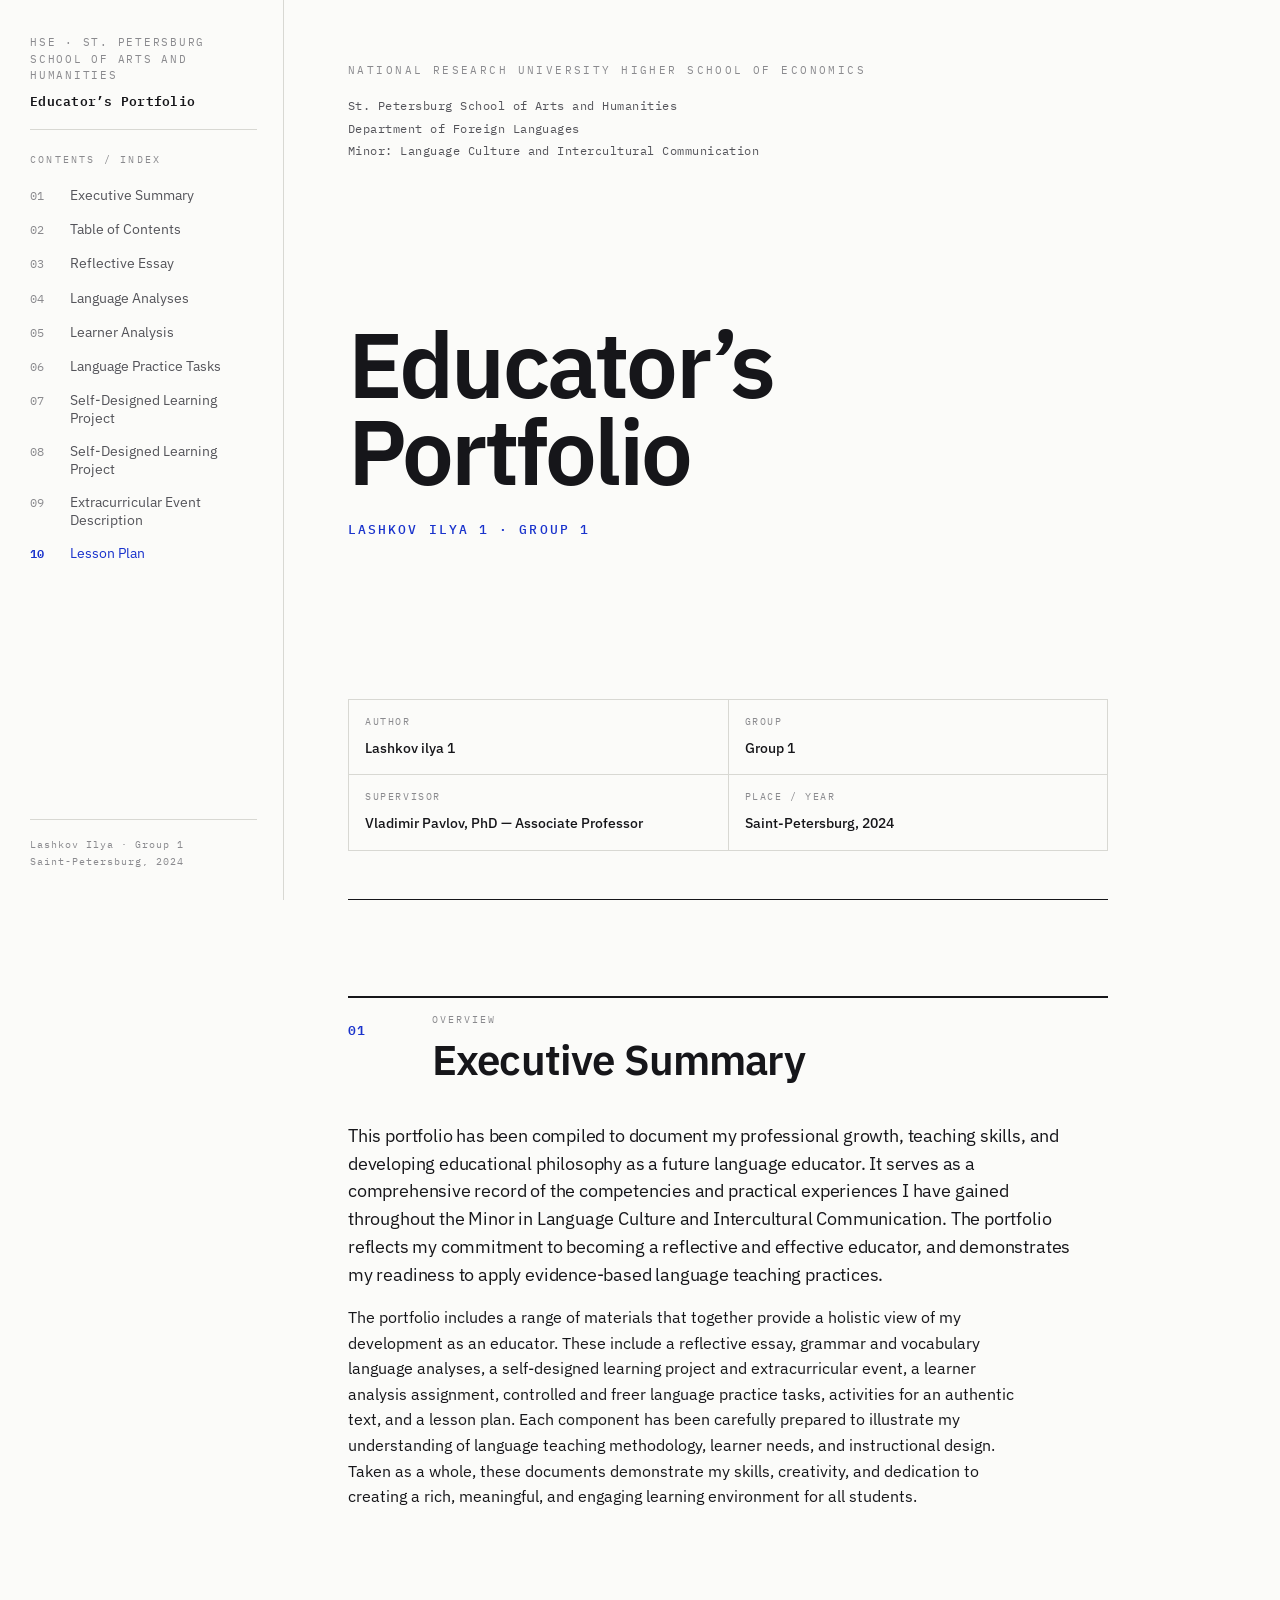
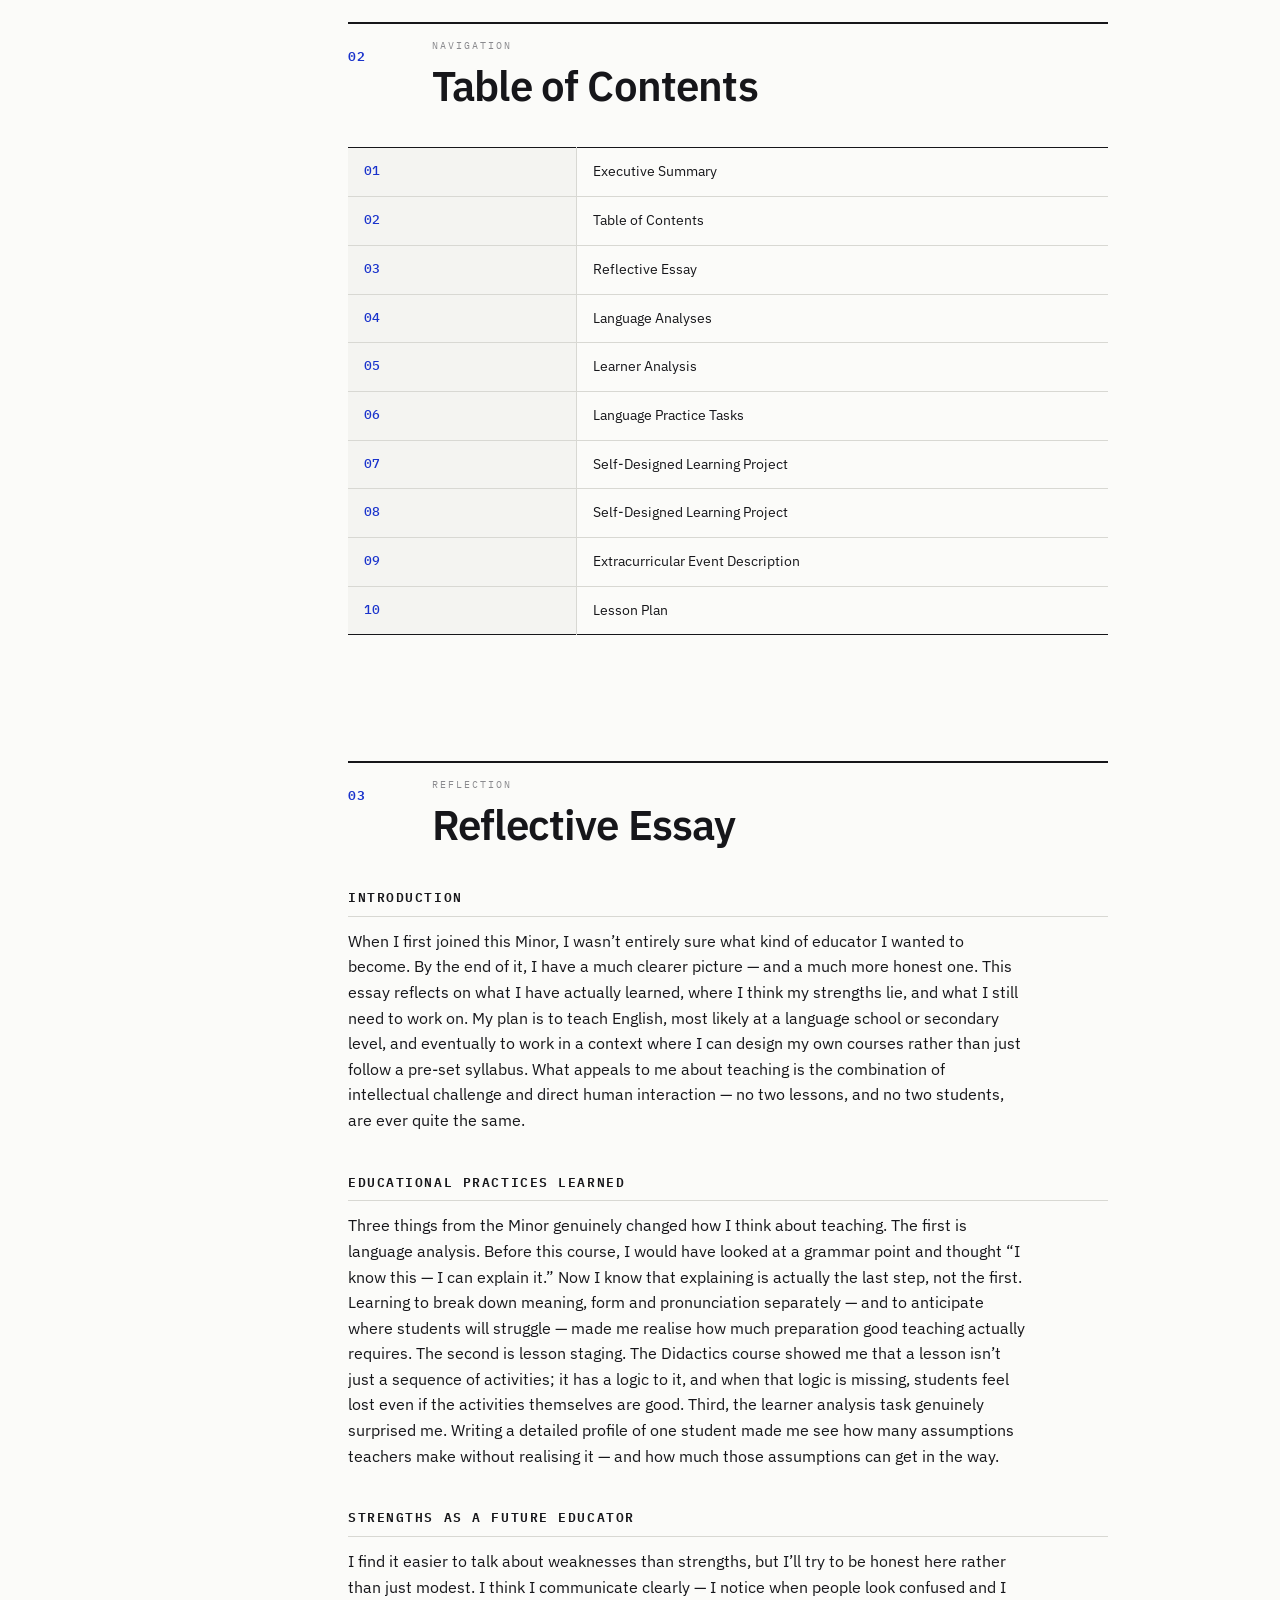
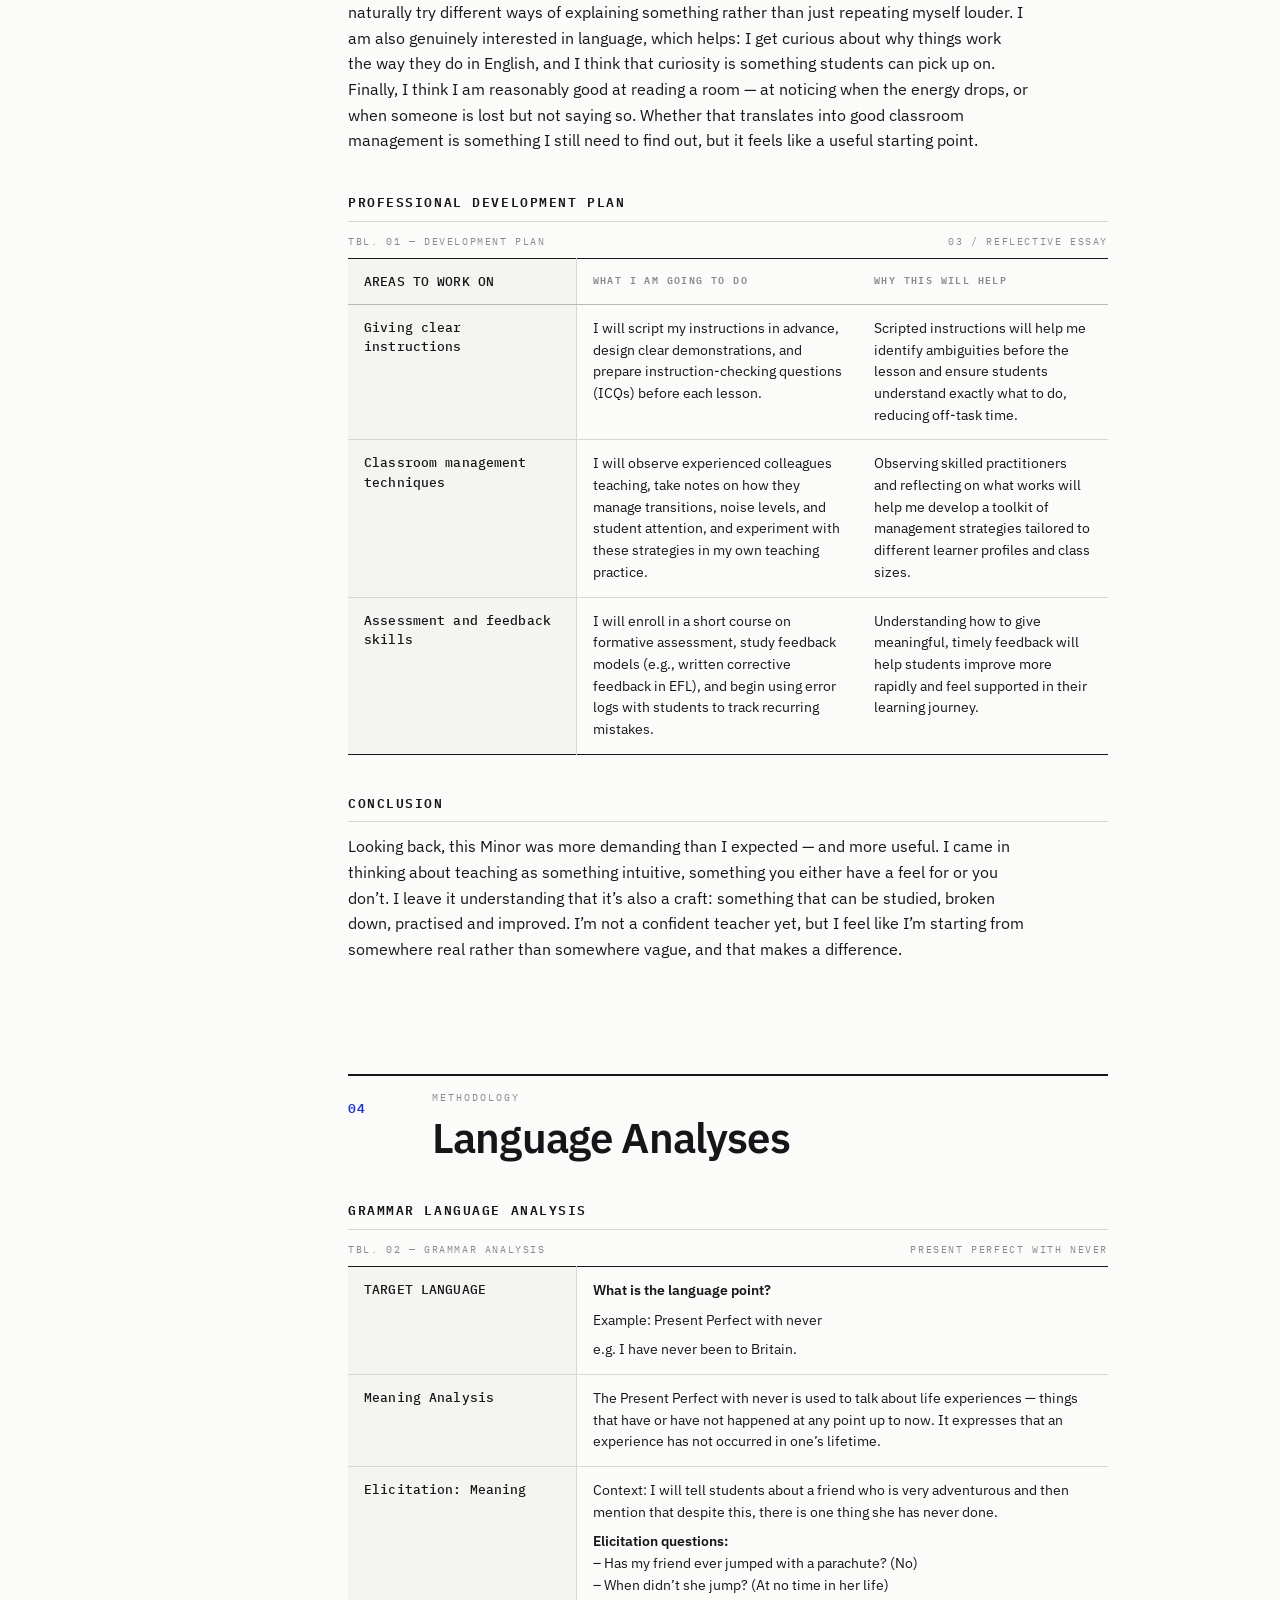
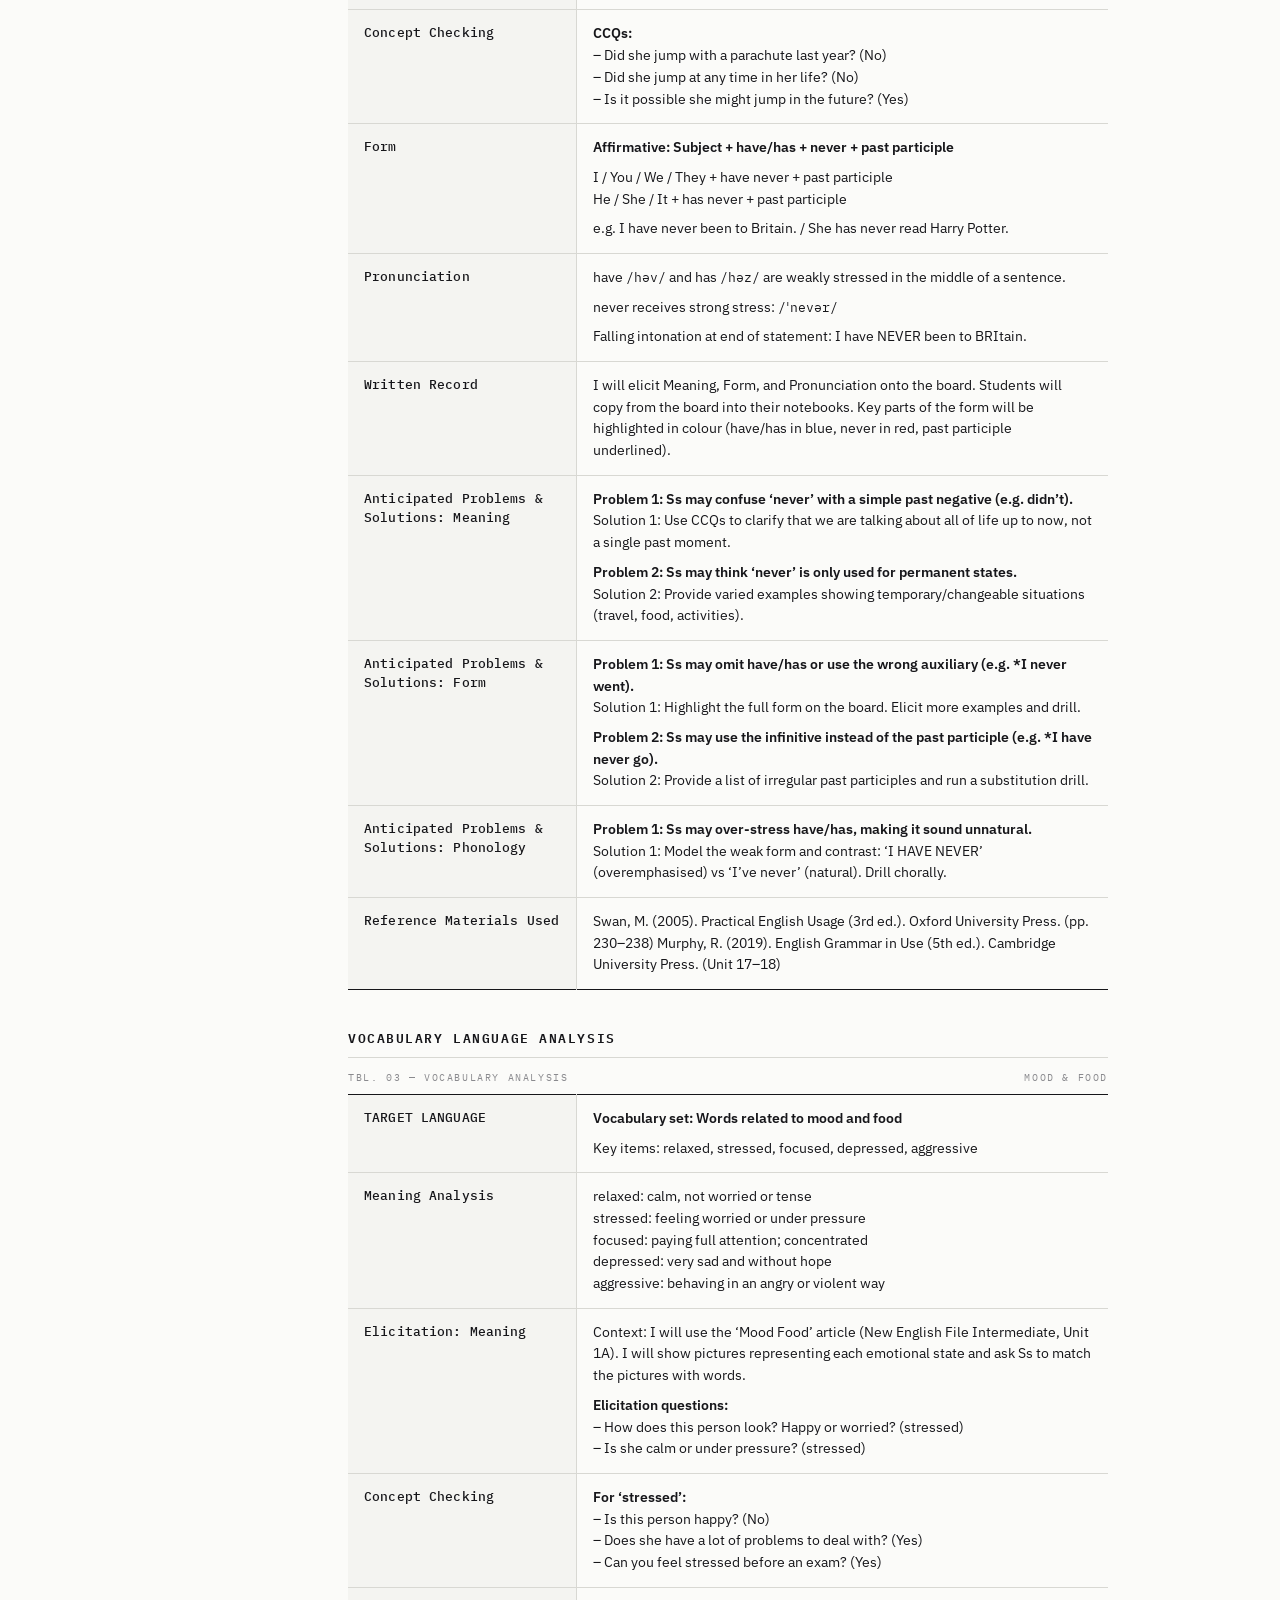
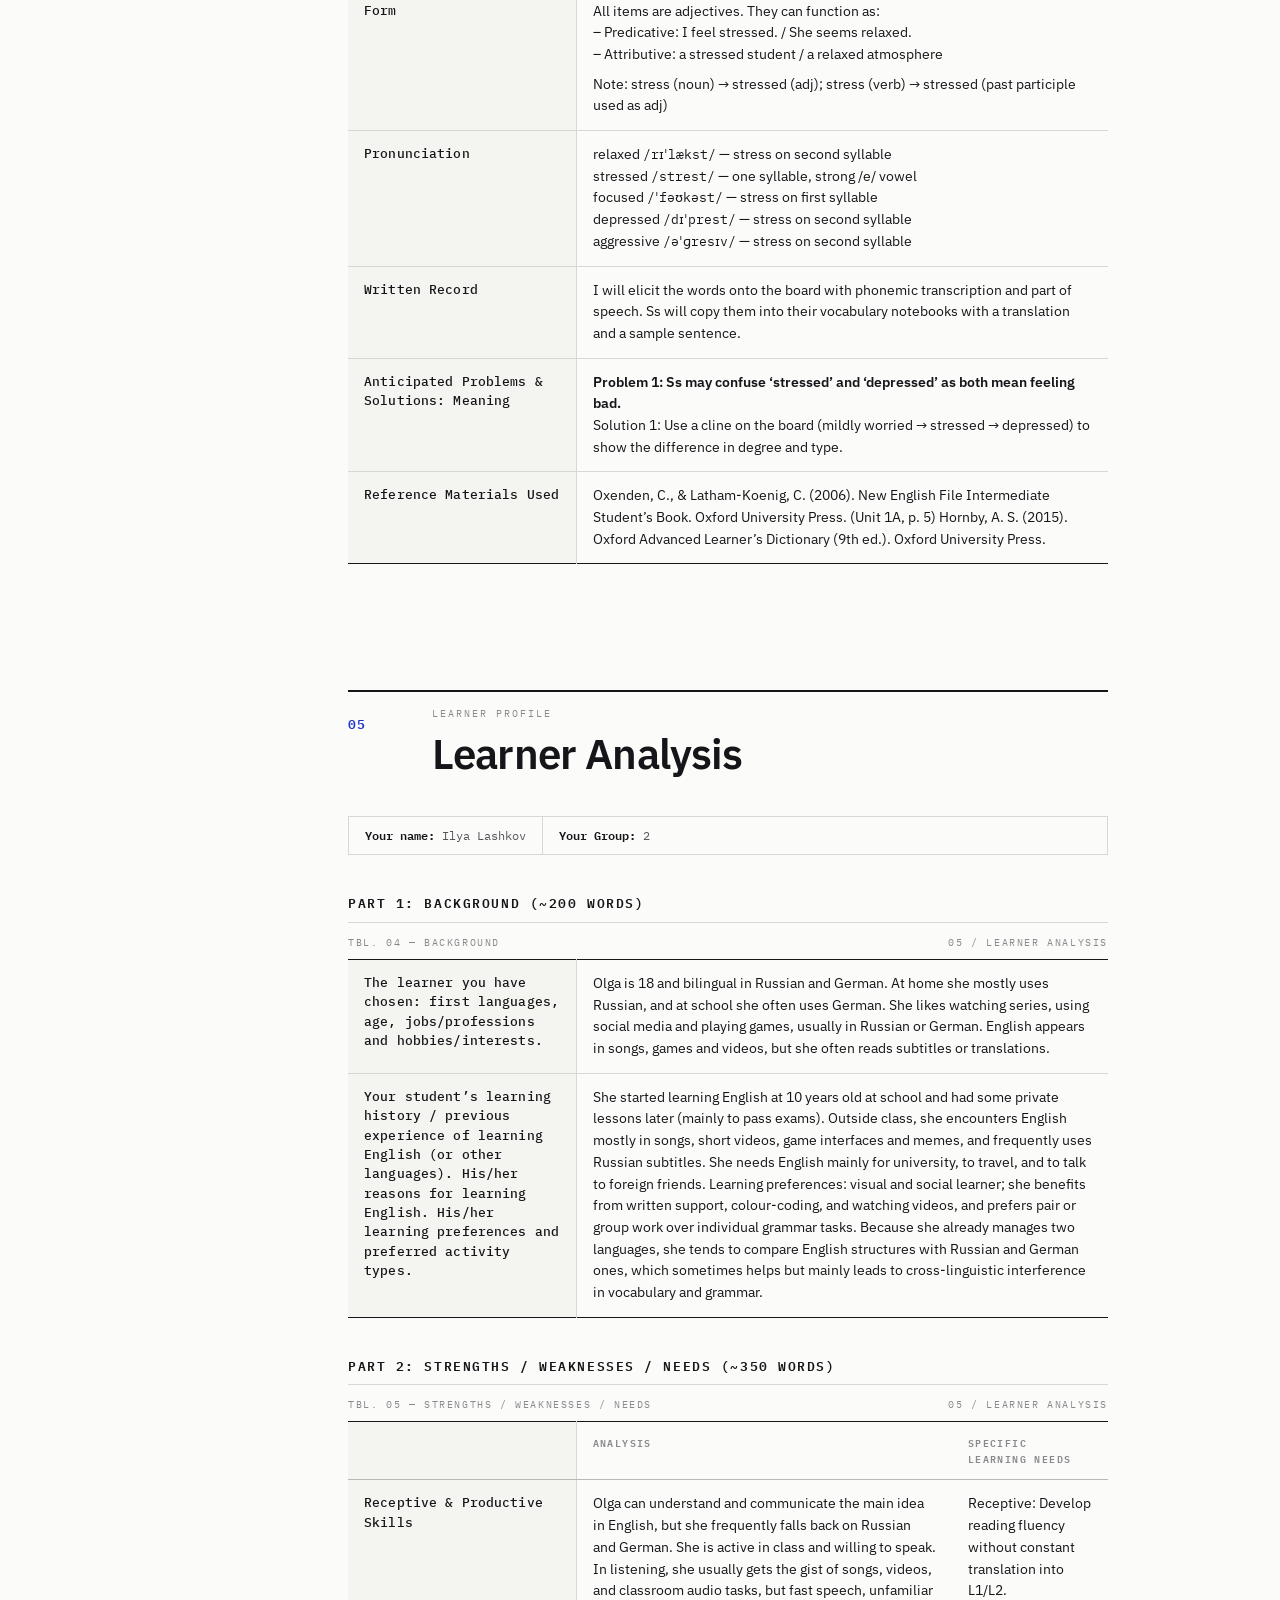
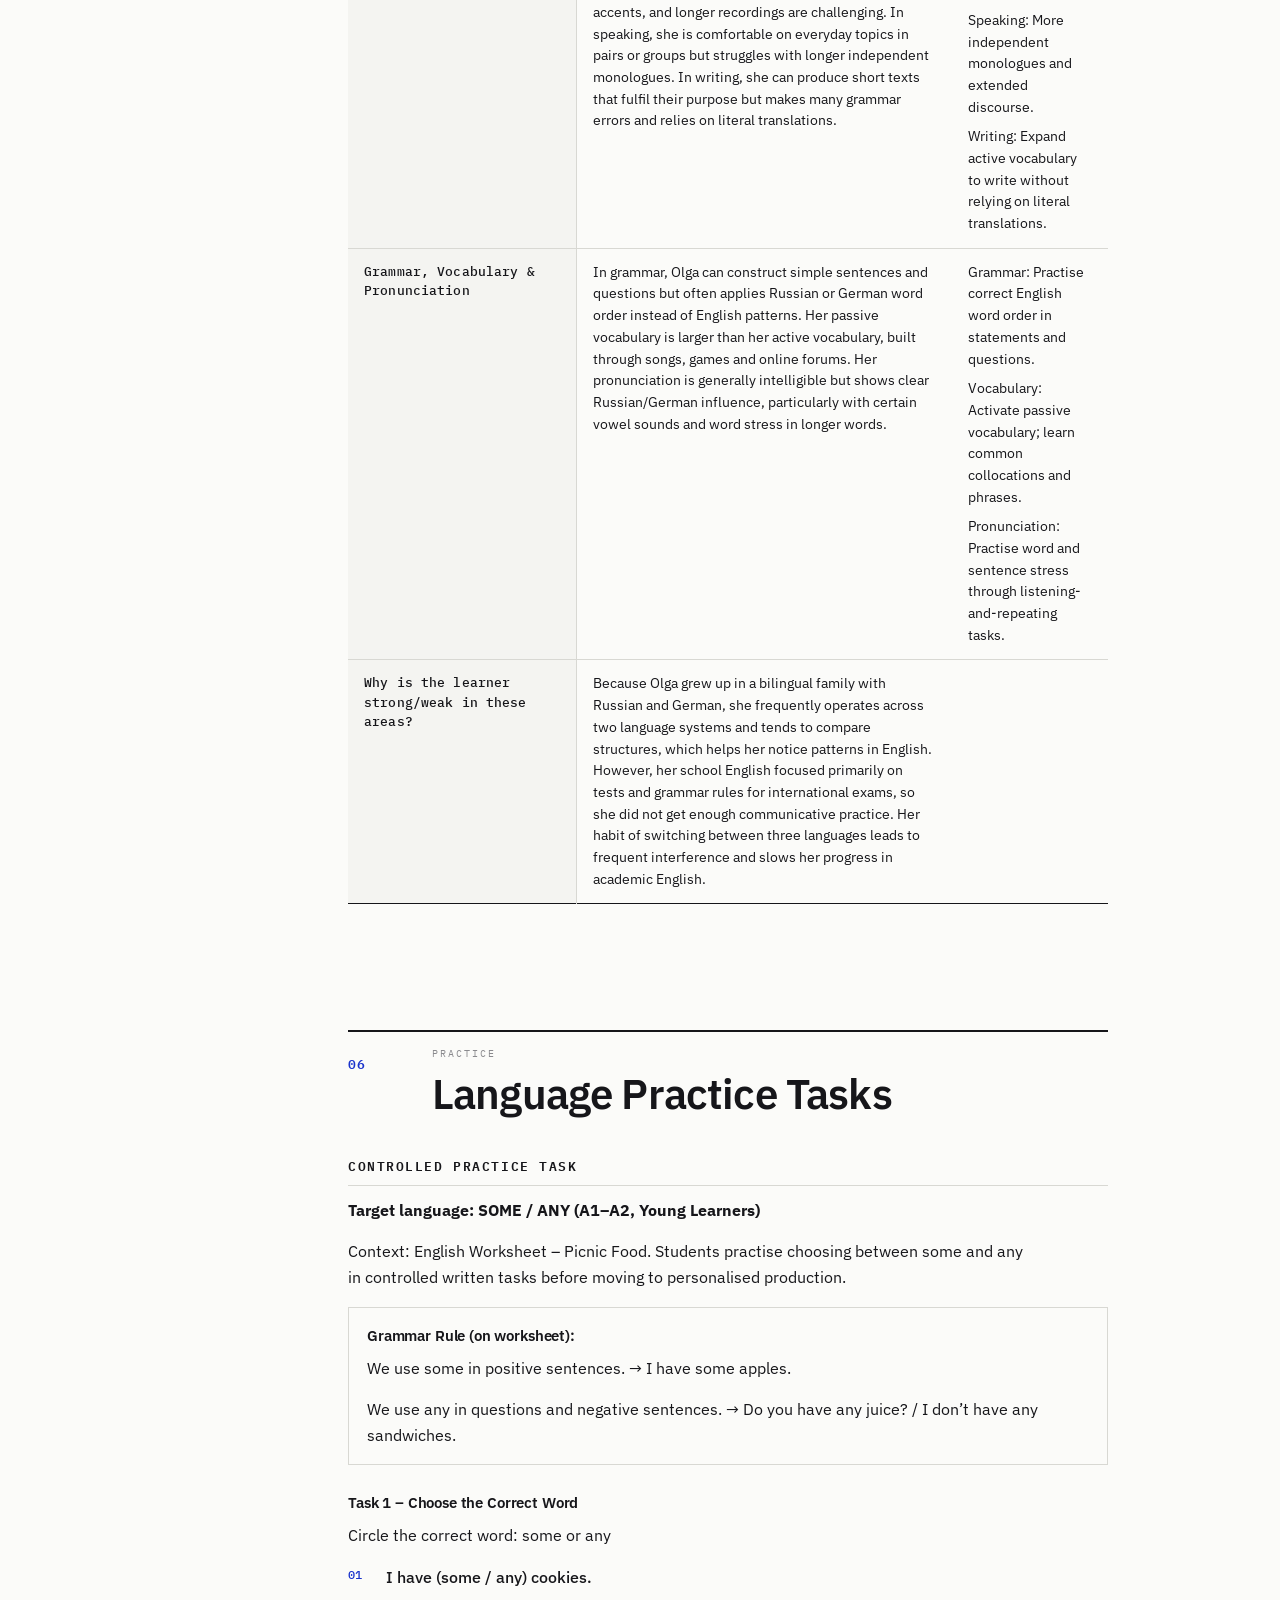
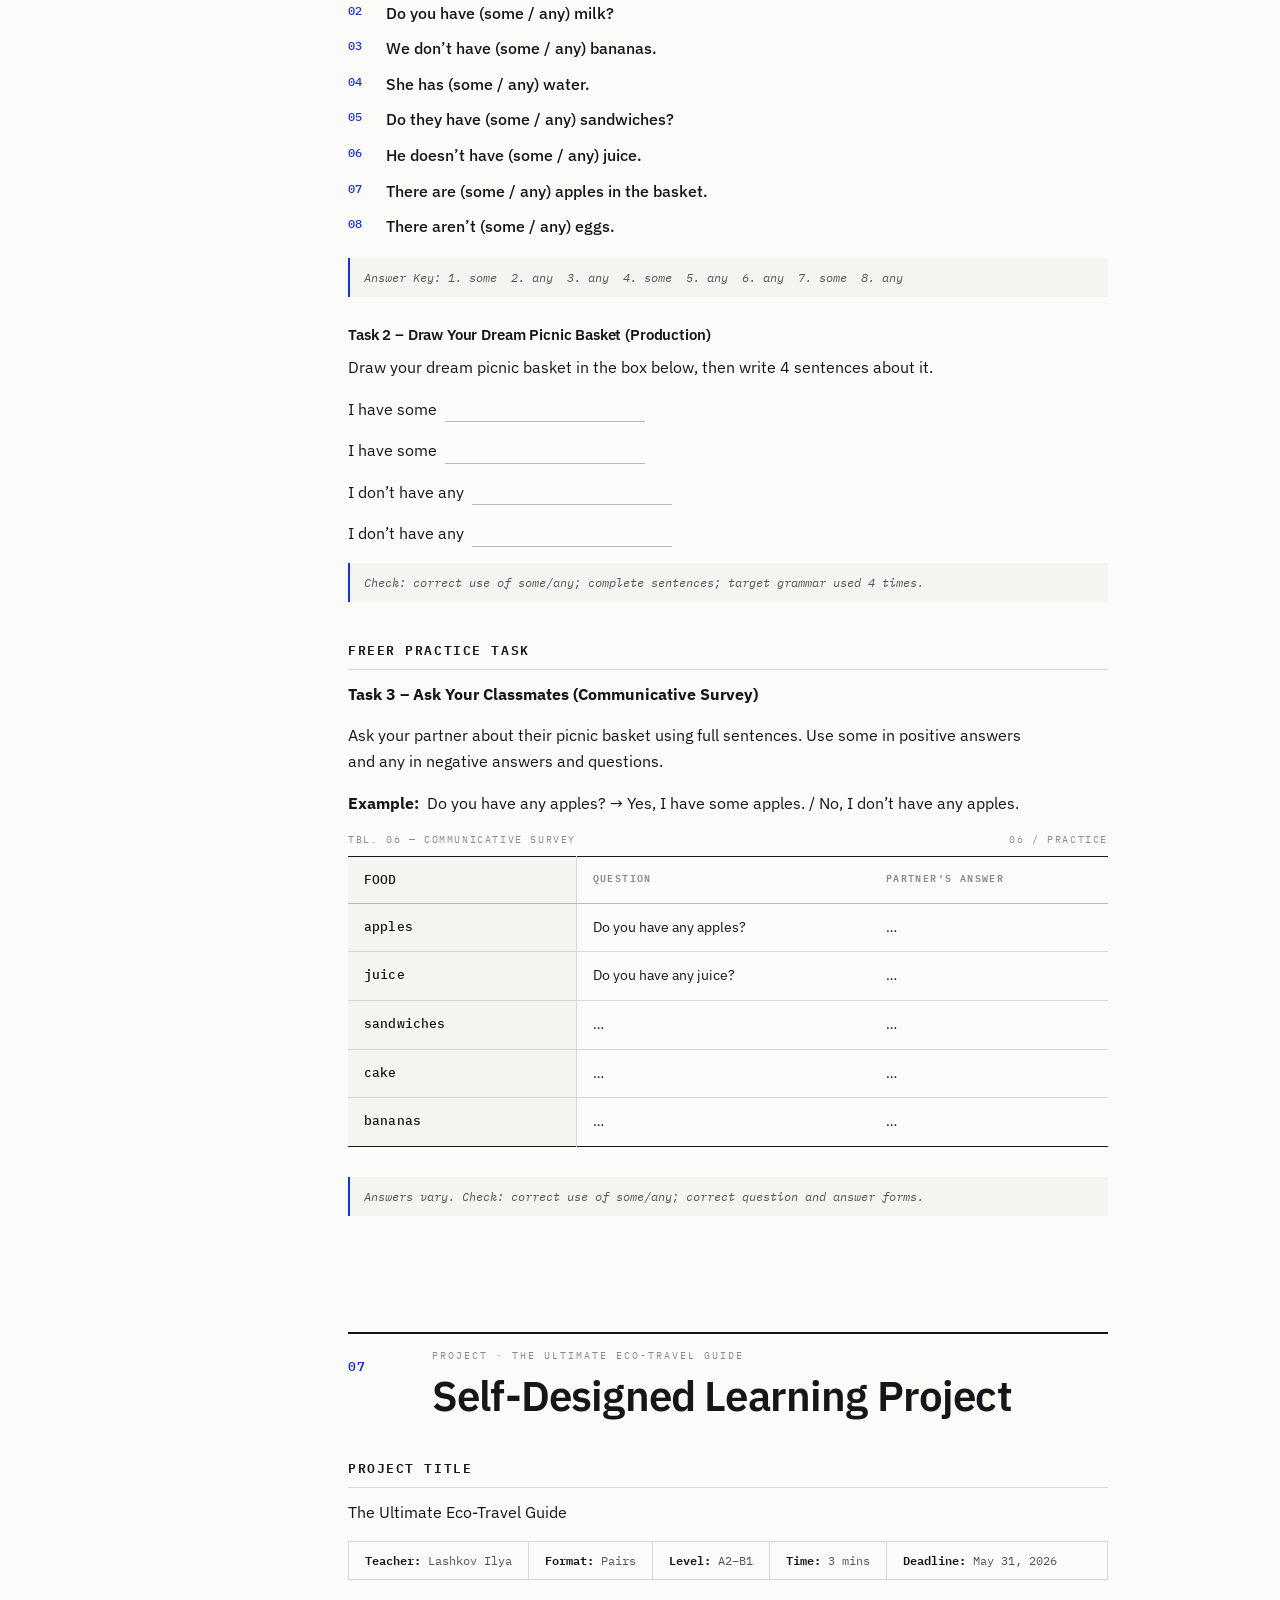
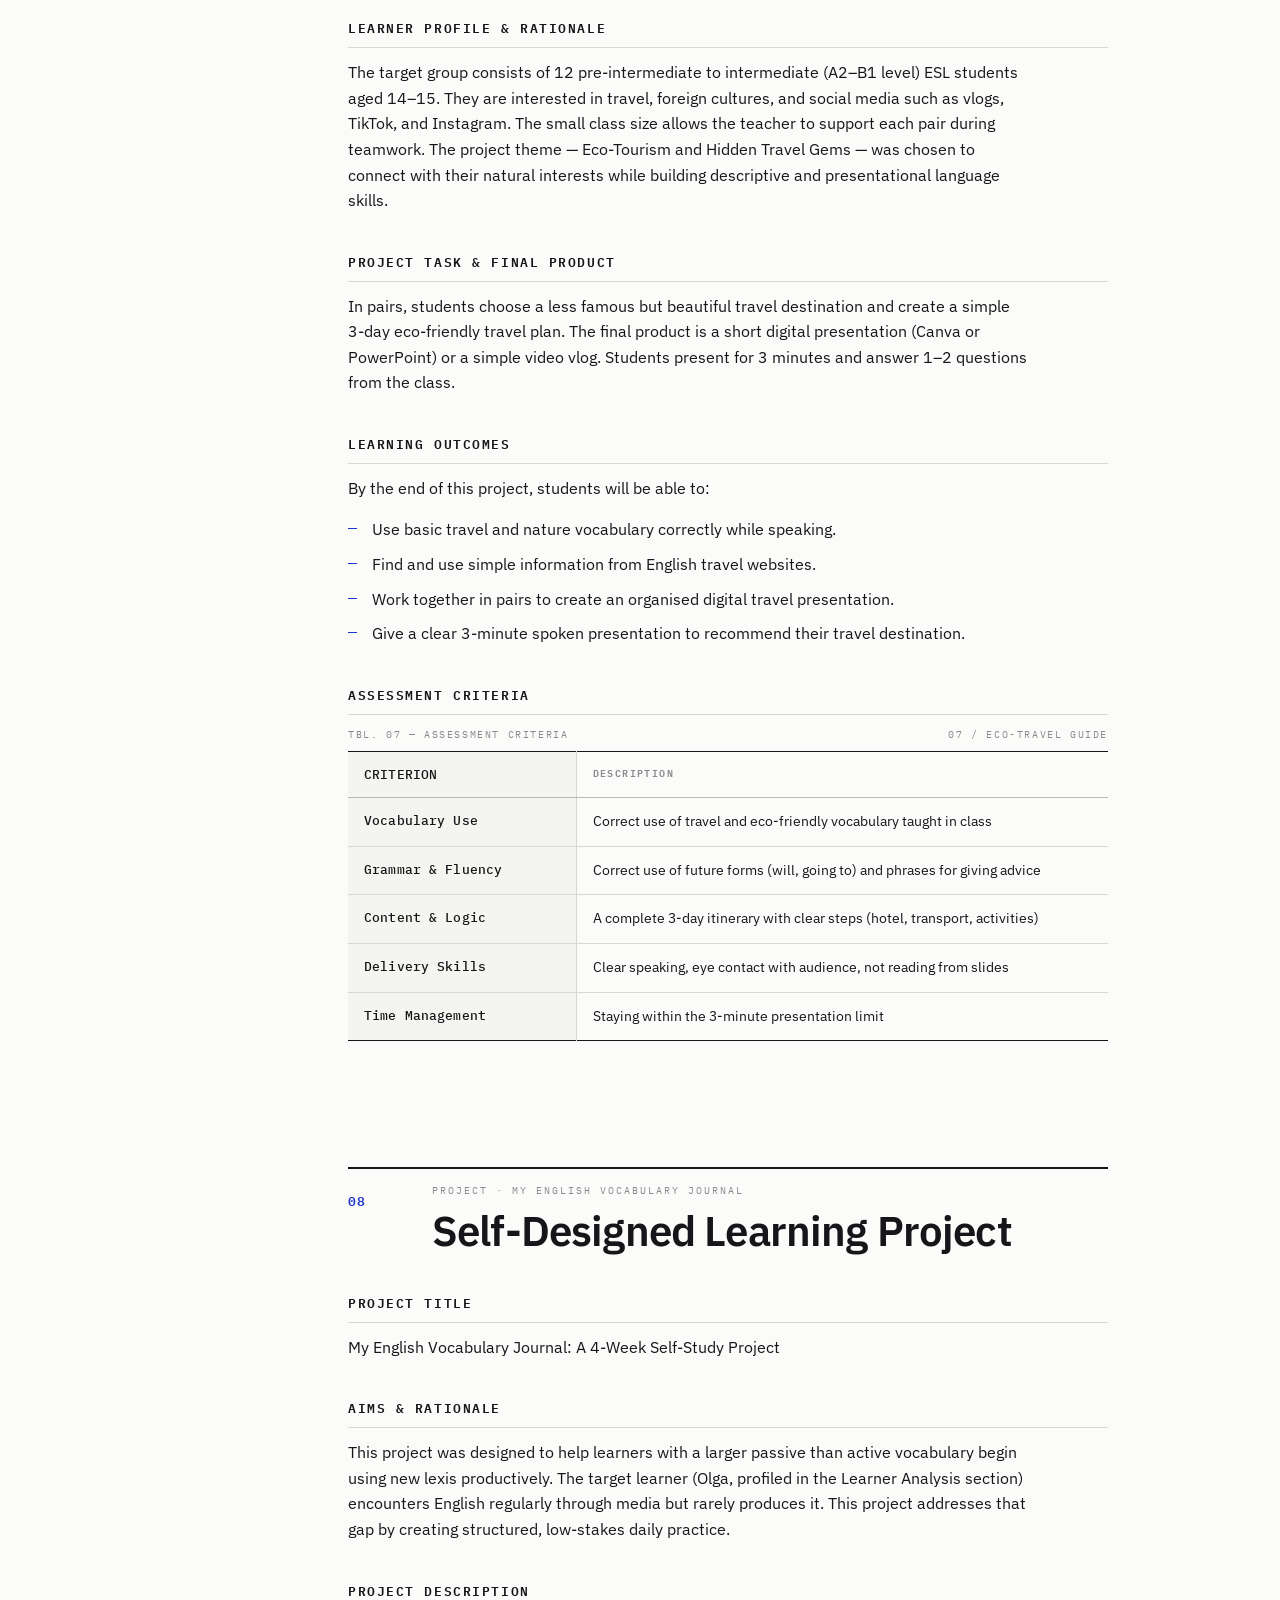
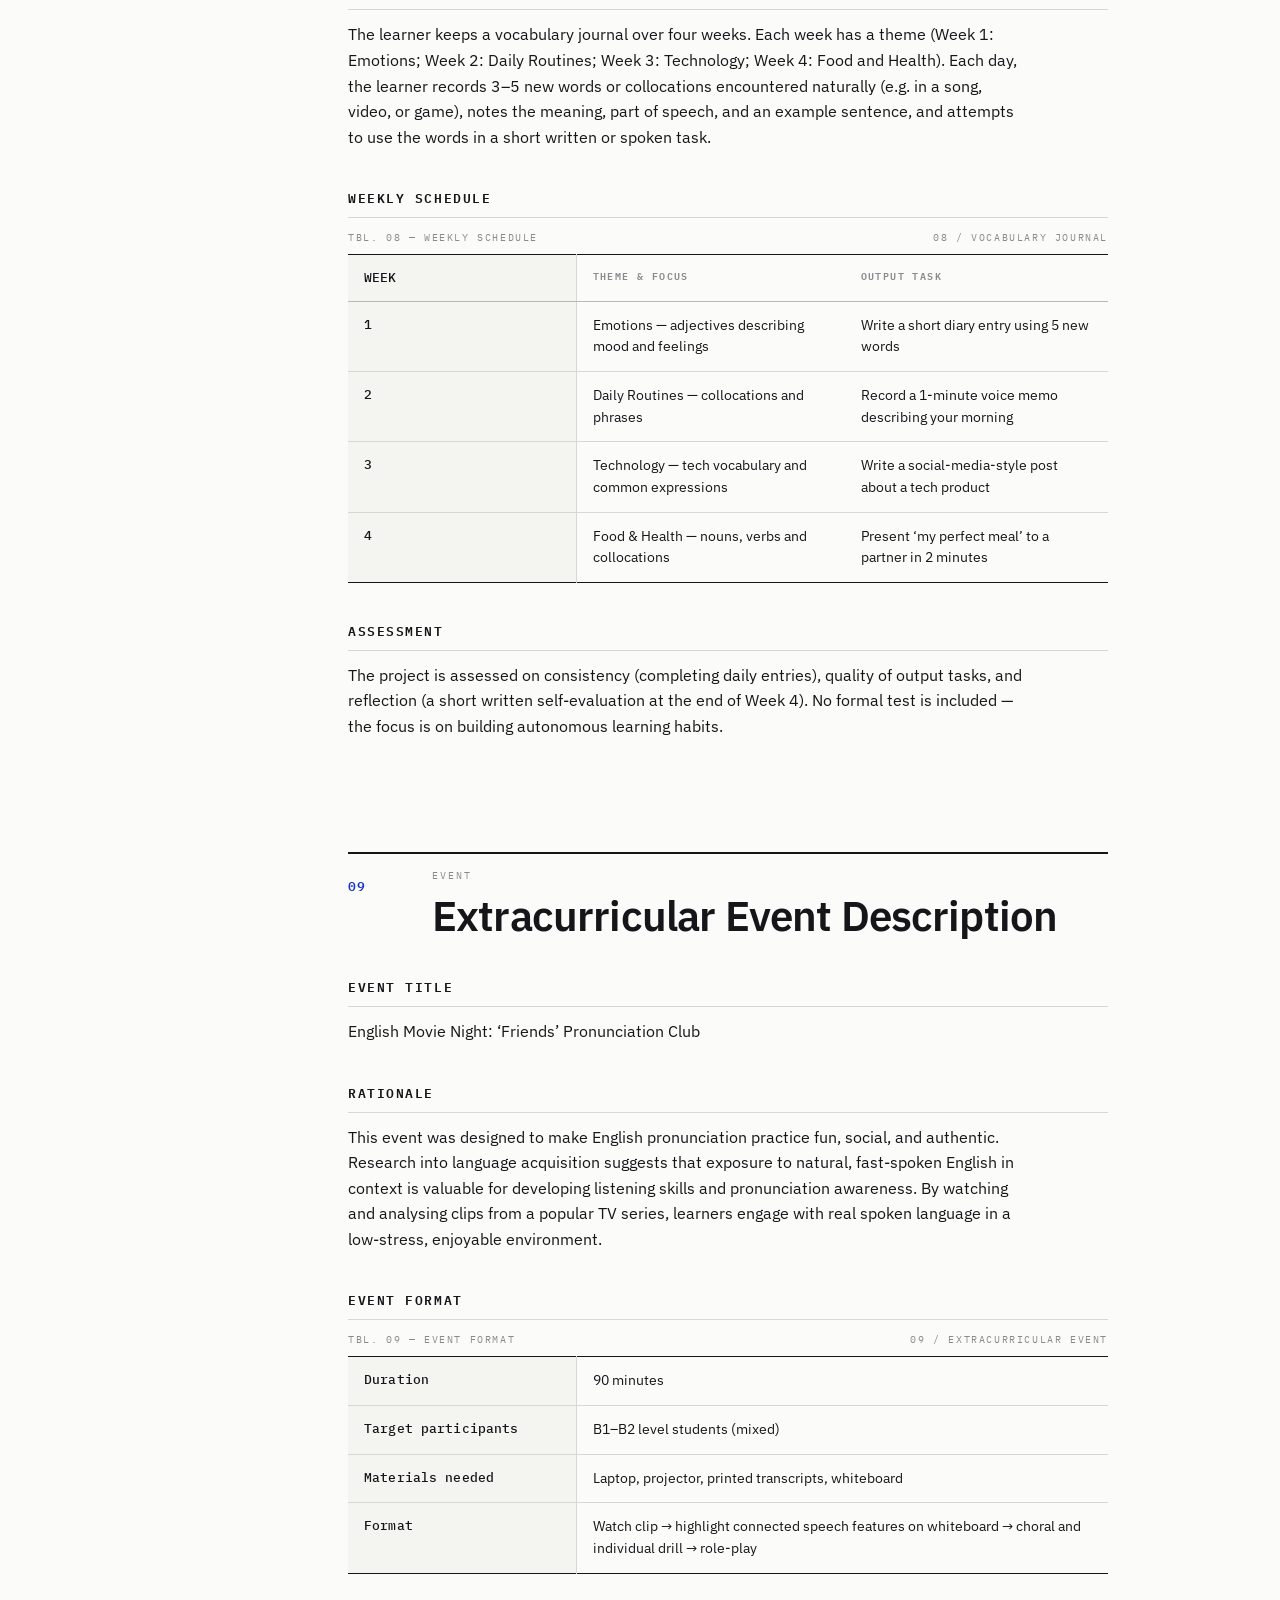
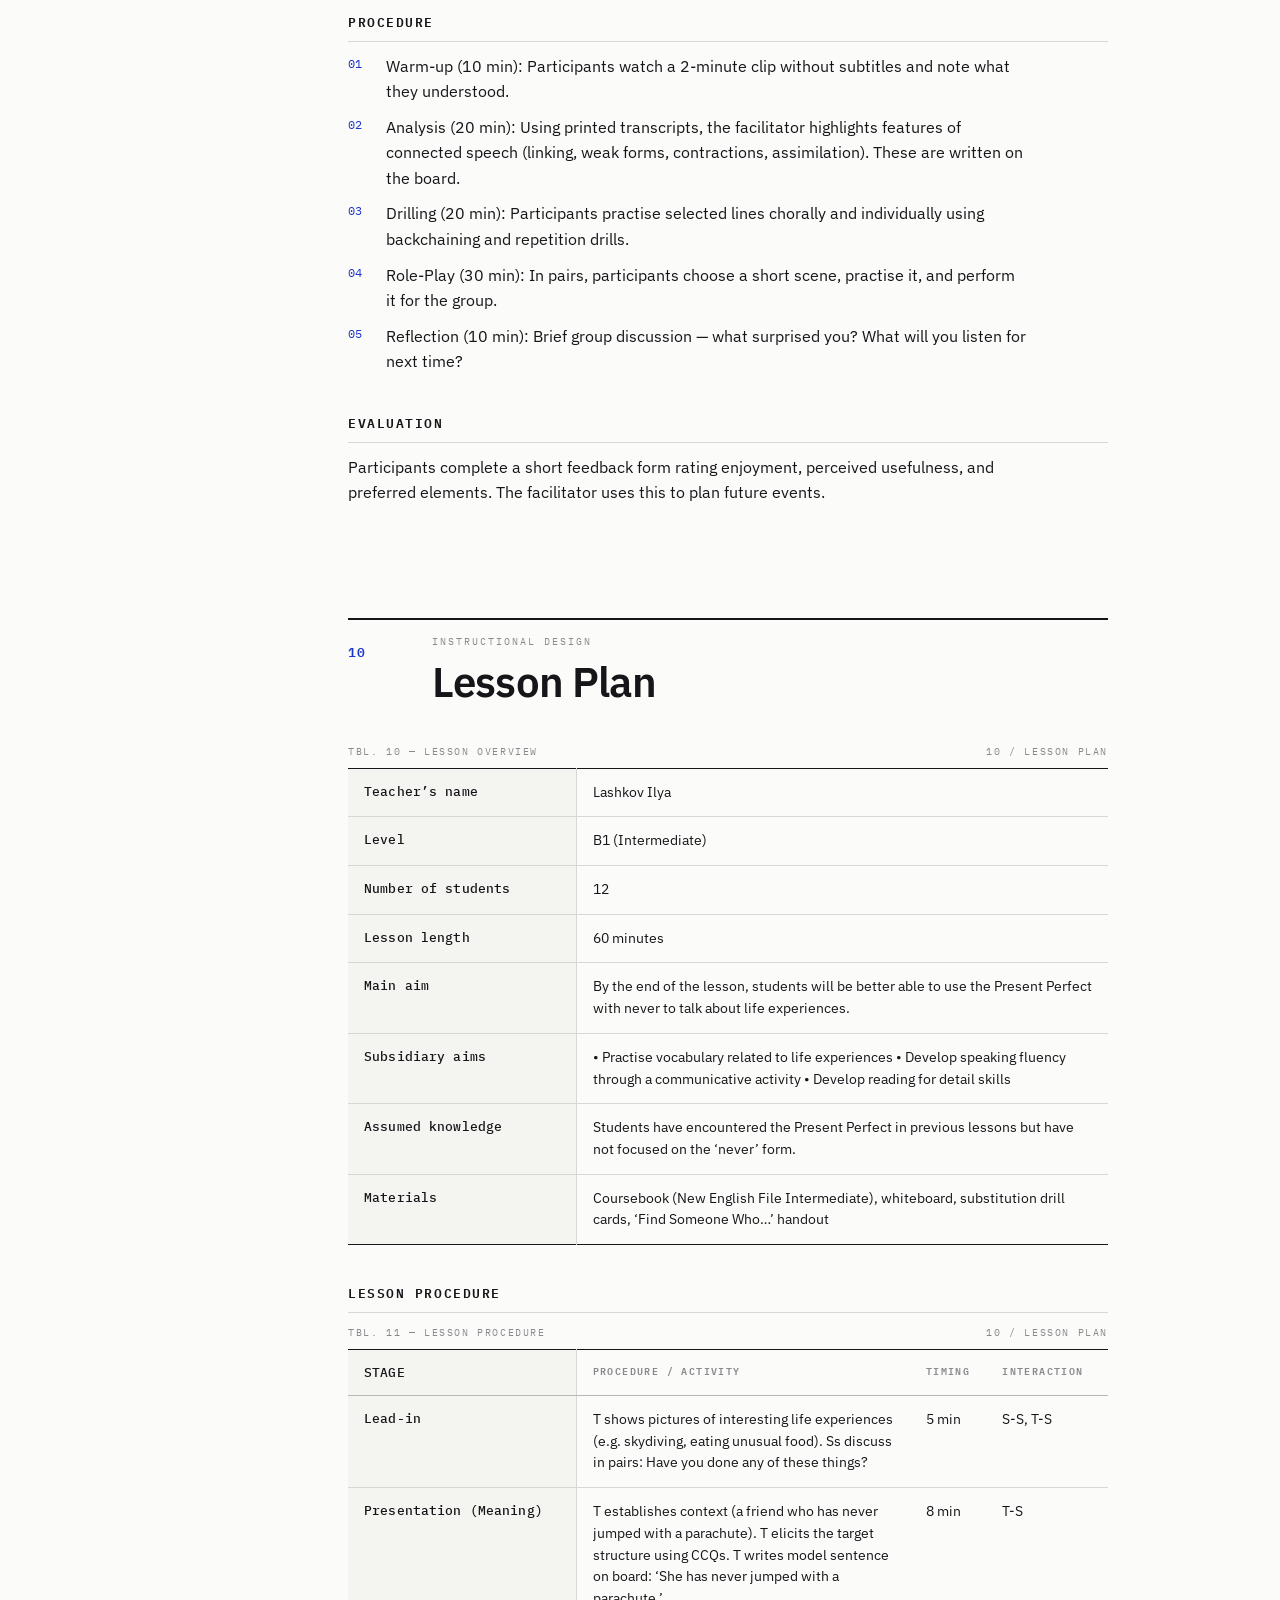
==== commit e62066d9: "Update index.html" ====
--- a/index.html
+++ b/index.html
@@ -1,672 +1,1146 @@
 <!DOCTYPE html>
 <html lang="en">
 <head>
-    <meta charset="UTF-8">
-    <meta name="viewport" content="width=device-width, initial-scale=1.0">
-    <title>Educator's Portfolio - Lashkov Ilya</title>
-    <style>
-        body {
-            font-family: -apple-system, BlinkMacSystemFont, "Helvetica Neue", Helvetica, Arial, sans-serif;
-            font-size: 13px;
-            line-height: 1.65;
-            color: #000000;
-            max-width: 960px;
-            margin: 0 auto;
-            padding: 80px 40px;
-            background-color: #ffffff;
-            -webkit-font-smoothing: antialiased;
-        }
-
-        /* Joost Grootens Info Architecture: Sections are indicated by rigid line markers */
-        h1 {
-            font-size: 13px;
-            font-weight: 700;
-            text-transform: uppercase;
-            letter-spacing: 0.08em;
-            margin-top: 80px;
-            margin-bottom: 24px;
-            border-top: 1px solid #000000;
-            padding-top: 12px;
-        }
-
-        h2 {
-            font-size: 13px;
-            font-weight: 700;
-            text-transform: uppercase;
-            letter-spacing: 0.04em;
-            margin-top: 40px;
-            margin-bottom: 16px;
-            color: #000000;
-        }
-
-        h3 {
-            font-size: 13px;
-            font-weight: 700;
-            margin-top: 24px;
-            margin-bottom: 12px;
-        }
-
-        p {
-            margin-bottom: 16px;
-            max-width: 720px; /* Controlled measure for typographic data density */
-            text-align: left;
-        }
-
-        hr {
-            border: 0;
-            border-top: 1px solid #000000;
-            margin: 60px 0;
-        }
-
-        /* Data Sheets Style: Absolute flat table layout without boxes */
-        table {
-            width: 100%;
-            border-collapse: collapse;
-            margin: 24px 0 40px 0;
-            border-top: 1px solid #000000;
-            border-bottom: 1px solid #000000;
-        }
-
-        th, td {
-            padding: 10px 12px 12px 0;
-            border-bottom: 1px solid #e5e5e5;
-            font-size: 12px;
-            line-height: 1.6;
-            vertical-align: top;
-        }
-
-        th {
-            font-weight: 700;
-            text-transform: uppercase;
-            letter-spacing: 0.06em;
-            font-size: 11px;
-            border-bottom: 1px solid #000000;
-            padding-bottom: 8px;
-        }
-
-        tr:last-child td {
-            border-bottom: none;
-        }
-
-        ul, ol {
-            margin-bottom: 20px;
-            padding-left: 20px;
-            max-width: 720px;
-        }
-
-        li {
-            margin-bottom: 6px;
-        }
-
-        /* Systematic Header Block resembling catalog indexing */
-        .header-block {
-            font-size: 12px;
-            line-height: 1.7;
-            margin-bottom: 120px;
-            color: #000000;
-            max-width: 500px;
-        }
-
-        .header-block strong {
-            font-weight: 700;
-        }
-
-        .header-block .title-large {
-            display: block;
-            font-size: 28px;
-            font-weight: 700;
-            letter-spacing: -0.03em;
-            text-transform: uppercase;
-            margin: 40px 0;
-            line-height: 1.1;
-        }
-
-        /* Notes styled as systematic technical inserts */
-        .italic-note {
-            font-family: "SF Mono", SFMono-Regular, Consolas, monospace;
-            font-size: 11px;
-            color: #444444;
-            border-top: 1px dotted #000000;
-            border-bottom: 1px dotted #000000;
-            padding: 8px 0;
-            margin: 20px 0;
-        }
-    </style>
+<meta charset="UTF-8">
+<meta name="viewport" content="width=device-width, initial-scale=1.0">
+<title>Educator's Portfolio — Lashkov Ilya</title>
+<link rel="preconnect" href="https://fonts.googleapis.com">
+<link rel="preconnect" href="https://fonts.gstatic.com" crossorigin>
+<link href="https://fonts.googleapis.com/css2?family=IBM+Plex+Mono:wght@400;500;600&family=IBM+Plex+Sans:wght@400;500;600;700&display=swap" rel="stylesheet">
+<style>
+  :root{
+    --paper:#FBFBF9;
+    --paper-2:#F4F4F1;
+    --ink:#16161A;
+    --ink-soft:#54545A;
+    --ink-faint:#8A8A8E;
+    --rule:#D8D8D3;
+    --rule-strong:#B9B9B3;
+    --accent:#1A33CC;       /* cartographic ink-blue, used only for wayfinding */
+    --accent-wash:#ECEEFB;
+    --sans:"IBM Plex Sans",system-ui,sans-serif;
+    --mono:"IBM Plex Mono",ui-monospace,monospace;
+    --col:760px;
+    --index-w:284px;
+  }
+  *{box-sizing:border-box;}
+  html{-webkit-text-size-adjust:100%;}
+  body{
+    margin:0;
+    background:var(--paper);
+    color:var(--ink);
+    font-family:var(--sans);
+    font-size:16px;
+    line-height:1.6;
+    font-feature-settings:"kern" 1,"liga" 1;
+    -webkit-font-smoothing:antialiased;
+    text-rendering:optimizeLegibility;
+  }
+  ::selection{background:var(--accent);color:#fff;}
+
+  /* ---------- frame ---------- */
+  .frame{
+    display:grid;
+    grid-template-columns:var(--index-w) minmax(0,1fr);
+    align-items:start;
+    max-width:1320px;
+    margin:0 auto;
+  }
+
+  /* ---------- index / atlas legend ---------- */
+  .index{
+    position:sticky;
+    top:0;
+    height:100vh;
+    border-right:1px solid var(--rule);
+    padding:34px 26px 30px 30px;
+    display:flex;
+    flex-direction:column;
+    overflow-y:auto;
+  }
+  .index__mark{
+    font-family:var(--mono);
+    font-size:11px;
+    letter-spacing:.16em;
+    text-transform:uppercase;
+    color:var(--ink-faint);
+    line-height:1.5;
+    border-bottom:1px solid var(--rule);
+    padding-bottom:18px;
+  }
+  .index__mark b{display:block;color:var(--ink);font-weight:600;letter-spacing:.02em;font-size:13px;margin-top:8px;text-transform:none;}
+  .index__label{
+    font-family:var(--mono);
+    font-size:10px;
+    letter-spacing:.22em;
+    text-transform:uppercase;
+    color:var(--ink-faint);
+    margin:22px 0 10px;
+  }
+  .toc{list-style:none;margin:0;padding:0;flex:1;}
+  .toc li{margin:0;}
+  .toc a{
+    display:grid;
+    grid-template-columns:30px 1fr;
+    gap:10px;
+    align-items:baseline;
+    text-decoration:none;
+    color:var(--ink-soft);
+    padding:7px 0;
+    border-top:1px solid transparent;
+    transition:color .18s ease;
+  }
+  .toc a .n{
+    font-family:var(--mono);
+    font-size:12px;
+    color:var(--ink-faint);
+    transition:color .18s ease;
+  }
+  .toc a .t{font-size:13.5px;line-height:1.3;}
+  .toc a:hover{color:var(--ink);}
+  .toc a:hover .n{color:var(--accent);}
+  .toc a.is-active{color:var(--accent);}
+  .toc a.is-active .n{color:var(--accent);font-weight:600;}
+  .index__foot{
+    font-family:var(--mono);
+    font-size:10px;
+    letter-spacing:.1em;
+    color:var(--ink-faint);
+    border-top:1px solid var(--rule);
+    padding-top:16px;
+    margin-top:18px;
+    line-height:1.7;
+  }
+
+  /* ---------- document column ---------- */
+  .doc{
+    padding:0 64px 140px;
+    max-width:calc(var(--col) + 128px);
+  }
+
+  /* frontispiece */
+  .cover{
+    min-height:100vh;
+    display:flex;
+    flex-direction:column;
+    justify-content:space-between;
+    padding:60px 0 48px;
+    border-bottom:1px solid var(--ink);
+  }
+  .cover__top{
+    font-family:var(--mono);
+    font-size:12px;
+    letter-spacing:.04em;
+    color:var(--ink-soft);
+    line-height:1.9;
+  }
+  .cover__top .lead{
+    display:block;
+    font-size:11px;
+    letter-spacing:.22em;
+    text-transform:uppercase;
+    color:var(--ink-faint);
+    margin-bottom:14px;
+  }
+  .cover__title{
+    margin:40px 0;
+  }
+  .cover__title h1{
+    font-size:clamp(46px,8vw,92px);
+    line-height:.94;
+    font-weight:600;
+    letter-spacing:-.03em;
+    margin:0;
+  }
+  .cover__title .sub{
+    display:block;
+    font-family:var(--mono);
+    font-size:13px;
+    letter-spacing:.16em;
+    text-transform:uppercase;
+    color:var(--accent);
+    margin-top:26px;
+    font-weight:500;
+  }
+  .cover__meta{
+    display:grid;
+    grid-template-columns:repeat(2,minmax(0,1fr));
+    gap:1px;
+    background:var(--rule);
+    border:1px solid var(--rule);
+  }
+  .cover__meta div{
+    background:var(--paper);
+    padding:14px 16px;
+  }
+  .cover__meta .k{
+    font-family:var(--mono);
+    font-size:10px;
+    letter-spacing:.16em;
+    text-transform:uppercase;
+    color:var(--ink-faint);
+    display:block;
+    margin-bottom:5px;
+  }
+  .cover__meta .v{font-size:14px;font-weight:500;}
+
+  /* section scaffolding */
+  .section{
+    padding-top:96px;
+    scroll-margin-top:0;
+  }
+  .section__head{
+    display:grid;
+    grid-template-columns:64px 1fr;
+    gap:20px;
+    align-items:start;
+    border-top:2px solid var(--ink);
+    padding-top:14px;
+    margin-bottom:40px;
+  }
+  .section__num{
+    font-family:var(--mono);
+    font-size:13px;
+    font-weight:600;
+    color:var(--accent);
+    letter-spacing:.04em;
+    padding-top:8px;
+  }
+  .section__titlewrap .eyebrow{
+    font-family:var(--mono);
+    font-size:10px;
+    letter-spacing:.2em;
+    text-transform:uppercase;
+    color:var(--ink-faint);
+    display:block;
+    margin-bottom:10px;
+  }
+  .section__title{
+    font-size:clamp(28px,3.6vw,42px);
+    line-height:1.04;
+    font-weight:600;
+    letter-spacing:-.02em;
+    margin:0;
+  }
+  .section__title .small{display:block;font-size:.5em;color:var(--ink-soft);font-weight:500;letter-spacing:0;margin-top:10px;}
+
+  .body{max-width:var(--col);}
+  .body h3{
+    font-size:13px;
+    font-family:var(--mono);
+    font-weight:600;
+    letter-spacing:.12em;
+    text-transform:uppercase;
+    color:var(--ink);
+    margin:38px 0 12px;
+    padding-bottom:8px;
+    border-bottom:1px solid var(--rule);
+  }
+  .body h4{
+    font-size:15px;
+    font-weight:600;
+    margin:26px 0 8px;
+    letter-spacing:-.01em;
+  }
+  .body p{margin:0 0 16px;max-width:68ch;}
+  .body p.dim{color:var(--ink-soft);}
+  .lede{font-size:18px;line-height:1.55;letter-spacing:-.01em;max-width:64ch;}
+
+  /* metadata strip */
+  .metaline{
+    display:flex;
+    flex-wrap:wrap;
+    gap:0;
+    border:1px solid var(--rule);
+    margin:0 0 30px;
+    font-family:var(--mono);
+    font-size:12px;
+  }
+  .metaline span{
+    padding:9px 16px;
+    border-right:1px solid var(--rule);
+    color:var(--ink-soft);
+  }
+  .metaline span:last-child{border-right:none;}
+  .metaline b{color:var(--ink);font-weight:600;}
+
+  /* lists */
+  .body ol,.body ul{max-width:68ch;padding-left:0;margin:0 0 18px;list-style:none;}
+  .body ol{counter-reset:item;}
+  .body ol>li{
+    counter-increment:item;
+    position:relative;
+    padding-left:38px;
+    margin-bottom:10px;
+  }
+  .body ol>li::before{
+    content:counter(item,decimal-leading-zero);
+    position:absolute;left:0;top:0;
+    font-family:var(--mono);
+    font-size:12px;
+    color:var(--accent);
+  }
+  .body ul.tick>li{
+    position:relative;
+    padding-left:24px;
+    margin-bottom:9px;
+  }
+  .body ul.tick>li::before{
+    content:"";
+    position:absolute;left:0;top:11px;
+    width:9px;height:1px;background:var(--accent);
+  }
+
+  /* worksheet blank */
+  .blank{
+    display:inline-block;
+    min-width:200px;
+    border-bottom:1px solid var(--rule-strong);
+    height:1.1em;
+    vertical-align:bottom;
+    margin-left:4px;
+  }
+  .choice{font-weight:500;}
+  .choice em{font-style:normal;color:var(--accent);}
+
+  /* notes / captions */
+  .note{
+    font-family:var(--mono);
+    font-size:12px;
+    color:var(--ink-soft);
+    background:var(--paper-2);
+    border-left:2px solid var(--accent);
+    padding:10px 14px;
+    margin:0 0 20px;
+    line-height:1.6;
+  }
+  .rule-block{
+    border:1px solid var(--rule);
+    padding:16px 18px;
+    margin:0 0 22px;
+    background:var(--paper);
+  }
+  .rule-block h4{margin-top:0;}
+  .rule-block p:last-child{margin-bottom:0;}
+
+  /* tables — the core atlas object */
+  .tbl-wrap{margin:8px 0 30px;}
+  .tbl-cap{
+    font-family:var(--mono);
+    font-size:10px;
+    letter-spacing:.16em;
+    text-transform:uppercase;
+    color:var(--ink-faint);
+    margin-bottom:8px;
+    display:flex;
+    justify-content:space-between;
+    gap:12px;
+  }
+  table{
+    width:100%;
+    border-collapse:collapse;
+    border-top:1px solid var(--ink);
+    border-bottom:1px solid var(--ink);
+    font-size:14px;
+  }
+  th,td{
+    text-align:left;
+    vertical-align:top;
+    padding:13px 16px;
+    border-bottom:1px solid var(--rule);
+    line-height:1.55;
+  }
+  tr:last-child td{border-bottom:none;}
+  thead th{
+    font-family:var(--mono);
+    font-size:10px;
+    letter-spacing:.14em;
+    text-transform:uppercase;
+    color:var(--ink-faint);
+    font-weight:600;
+    border-bottom:1px solid var(--rule-strong);
+    background:transparent;
+    white-space:nowrap;
+  }
+  /* key column (label) treatment */
+  td.key,th.key{
+    font-family:var(--mono);
+    font-size:12.5px;
+    font-weight:500;
+    color:var(--ink);
+    width:30%;
+    background:var(--paper-2);
+    border-right:1px solid var(--rule);
+    letter-spacing:.01em;
+  }
+  td.key.lead-accent{color:var(--accent);}
+  td strong,th strong{font-weight:600;color:var(--ink);}
+  td .q{display:block;}
+  td .gap{display:block;height:8px;}
+  .ipa{font-family:var(--mono);font-size:.94em;}
+
+  /* triple/quad column data tables */
+  table.grid3 td.key{width:22%;}
+  table.grid3 thead th{white-space:normal;}
+
+  /* end matter */
+  .colophon{
+    margin-top:120px;
+    border-top:2px solid var(--ink);
+    padding-top:22px;
+    font-family:var(--mono);
+    font-size:11px;
+    letter-spacing:.04em;
+    color:var(--ink-faint);
+    line-height:1.9;
+    display:grid;
+    grid-template-columns:repeat(2,1fr);
+    gap:18px 40px;
+  }
+  .colophon b{color:var(--ink);font-weight:600;}
+
+  /* mobile index bar */
+  .mobile-bar{display:none;}
+
+  /* ---------- responsive ---------- */
+  @media (max-width:1080px){
+    .doc{padding:0 44px 120px;}
+  }
+  @media (max-width:880px){
+    .frame{grid-template-columns:1fr;}
+    .index{
+      position:fixed;
+      inset:0 0 auto 0;
+      height:auto;
+      max-height:78vh;
+      z-index:40;
+      background:var(--paper);
+      border-right:none;
+      border-bottom:1px solid var(--ink);
+      transform:translateY(-100%);
+      transition:transform .28s ease;
+      padding-top:64px;
+    }
+    .index.is-open{transform:translateY(0);}
+    .mobile-bar{
+      display:flex;
+      position:sticky;top:0;z-index:50;
+      align-items:center;
+      justify-content:space-between;
+      background:var(--paper);
+      border-bottom:1px solid var(--ink);
+      padding:12px 20px;
+      font-family:var(--mono);
+      font-size:11px;
+      letter-spacing:.14em;
+      text-transform:uppercase;
+    }
+    .mobile-bar button{
+      font-family:var(--mono);
+      font-size:11px;
+      letter-spacing:.14em;
+      text-transform:uppercase;
+      background:var(--ink);color:var(--paper);
+      border:none;padding:8px 14px;cursor:pointer;
+    }
+    .doc{padding:0 24px 100px;max-width:none;}
+    .cover{min-height:auto;padding:40px 0 36px;}
+    .cover__meta{grid-template-columns:1fr;}
+    .section__head{grid-template-columns:48px 1fr;gap:12px;}
+    td.key,th.key{width:38%;}
+    .metaline{flex-direction:column;}
+    .metaline span{border-right:none;border-bottom:1px solid var(--rule);}
+    .metaline span:last-child{border-bottom:none;}
+    /* stack wide tables */
+    table.scroll-x{display:block;overflow-x:auto;white-space:normal;}
+    .colophon{grid-template-columns:1fr;}
+  }
+  @media (max-width:520px){
+    body{font-size:15px;}
+    .blank{min-width:120px;}
+  }
+
+  @media (prefers-reduced-motion:reduce){
+    *{scroll-behavior:auto !important;transition:none !important;}
+  }
+  html{scroll-behavior:smooth;}
+  a.skip{position:absolute;left:-999px;}
+  a.skip:focus{left:12px;top:12px;background:var(--ink);color:#fff;padding:8px 12px;z-index:99;}
+  :focus-visible{outline:2px solid var(--accent);outline-offset:2px;}
+</style>
 </head>
 <body>
-
-<div class="header-block">
-    National Research University Higher School of Economics<br>
-    St. Petersburg School of Arts and Humanities<br>
-    Department of Foreign Languages<br>
-    Minor: Language Culture and Intercultural Communication<br>
-    
-    <span class="title-large">Educator's Portfolio</span>
-    
-    <strong>Lashkov ilya 1</strong><br>
-    Group 1<br>
-    <br>
-    Supervisor:<br>
-    <strong>Vladimir Pavlov, PhD</strong><br>
-    Associate Professor<br>
-    <br>
-    Saint-Petersburg, 2024
+<a href="#doc" class="skip">Skip to document</a>
+
+<!-- mobile control bar -->
+<div class="mobile-bar">
+  <span>Educator&rsquo;s Portfolio</span>
+  <button id="navToggle" aria-expanded="false" aria-controls="index">Index</button>
 </div>
 
-<hr>
-
-<h1>Executive Summary</h1>
-<p>This portfolio has been compiled to document my professional growth, teaching skills, and developing educational philosophy as a future language educator. It serves as a comprehensive record of the competencies and practical experiences I have gained throughout the Minor in Language Culture and Intercultural Communication. The portfolio reflects my commitment to becoming a reflective and effective educator, and demonstrates my readiness to apply evidence-based language teaching practices.</p>
-<p>The portfolio includes a range of materials that together provide a holistic view of my development as an educator. These include a reflective essay, grammar and vocabulary language analyses, a self-designed learning project and extracurricular event, a learner analysis assignment, controlled and freer language practice tasks, activities for an authentic text, and a lesson plan. Each component has been carefully prepared to illustrate my understanding of language teaching methodology, learner needs, and instructional design. Taken as a whole, these documents demonstrate my skills, creativity, and dedication to creating a rich, meaningful, and engaging learning environment for all students.</p>
-
-<hr>
-
-<h1>Table of Contents</h1>
-
-<hr>
-
-<h1>Reflective Essay</h1>
-
-<h2>Introduction</h2>
-<p>When I first joined this Minor, I wasn’t entirely sure what kind of educator I wanted to become. By the end of it, I have a much clearer picture — and a much more honest one. This essay reflects on what I have actually learned, where I think my strengths lie, and what I still need to work on. My plan is to teach English, most likely at a language school or secondary level, and eventually to work in a context where I can design my own courses rather than just follow a pre-set syllabus. What appeals to me about teaching is the combination of intellectual challenge and direct human interaction — no two lessons, and no two students, are ever quite the same.</p>
-
-<h2>Educational Practices Learned</h2>
-<p>Three things from the Minor genuinely changed how I think about teaching. The first is language analysis. Before this course, I would have looked at a grammar point and thought “I know this — I can explain it.” Now I know that explaining is actually the last step, not the first. Learning to break down meaning, form and pronunciation separately — and to anticipate where students will struggle — made me realise how much preparation good teaching actually requires. The second is lesson staging. The Didactics course showed me that a lesson isn’t just a sequence of activities; it has a logic to it, and when that logic is missing, students feel lost even if the activities themselves are good. Third, the learner analysis task genuinely surprised me. Writing a detailed profile of one student made me see how many assumptions teachers make without realising it — and how much those assumptions can get in the way.</p>
-
-<h2>Strengths as a Future Educator</h2>
-<p>I find it easier to talk about weaknesses than strengths, but I’ll try to be honest here rather than just modest. I think I communicate clearly — I notice when people look confused and I naturally try different ways of explaining something rather than just repeating myself louder. I am also genuinely interested in language, which helps: I get curious about why things work the way they do in English, and I think that curiosity is something students can pick up on. Finally, I think I am reasonably good at reading a room — at noticing when the energy drops, or when someone is lost but not saying so. Whether that translates into good classroom management is something I still need to find out, but it feels like a useful starting point.</p>
-
-<h2>Professional Development Plan</h2>
-<table>
-    <thead>
-        <tr>
-            <th style="width: 25%;">Areas to Work On</th>
-            <th style="width: 40%;">What I Am Going to Do</th>
-            <th style="width: 35%;">Why This Will Help</th>
-        </tr>
-    </thead>
-    <tbody>
-        <tr>
-            <td><strong>Giving clear instructions</strong></td>
-            <td>I will script my instructions in advance, design clear demonstrations, and prepare instruction-checking questions (ICQs) before each lesson.</td>
-            <td>Scripted instructions will help me identify ambiguities before the lesson and ensure students understand exactly what to do, reducing off-task time.</td>
-        </tr>
-        <tr>
-            <td><strong>Classroom management techniques</strong></td>
-            <td>I will observe experienced colleagues teaching, take notes on how they manage transitions, noise levels, and student attention, and experiment with these strategies in my own teaching practice.</td>
-            <td>Observing skilled practitioners and reflecting on what works will help me develop a toolkit of management strategies tailored to different learner profiles and class sizes.</td>
-        </tr>
-        <tr>
-            <td><strong>Assessment and feedback skills</strong></td>
-            <td>I will enroll in a short course on formative assessment, study feedback models (e.g., written corrective feedback in EFL), and begin using error logs with students to track recurring mistakes.</td>
-            <td>Understanding how to give meaningful, timely feedback will help students improve more rapidly and feel supported in their learning journey.</td>
-        </tr>
-    </tbody>
-</table>
-
-<h2>Conclusion</h2>
-<p>Looking back, this Minor was more demanding than I expected — and more useful. I came in thinking about teaching as something intuitive, something you either have a feel for or you don’t. I leave it understanding that it’s also a craft: something that can be studied, broken down, practised and improved. I’m not a confident teacher yet, but I feel like I’m starting from somewhere real rather than somewhere vague, and that makes a difference.</p>
-
-<hr>
-
-<h1>Language Analyses</h1>
-
-<h2>Grammar Language Analysis</h2>
-<table>
-    <tbody>
-        <tr>
-            <td style="width: 25%;"><strong>TARGET LANGUAGE</strong></td>
-            <td><strong>What is the language point?</strong><br><br>Example: Present Perfect with never<br><br>e.g. I have never been to Britain.</td>
-        </tr>
-        <tr>
-            <td><strong>Meaning Analysis</strong></td>
-            <td>The Present Perfect with never is used to talk about life experiences — things that have or have not happened at any point up to now. It expresses that an experience has not occurred in one's lifetime.</td>
-        </tr>
-        <tr>
-            <td><strong>Elicitation: Meaning</strong></td>
-            <td>Context: I will tell students about a friend who is very adventurous and then mention that despite this, there is one thing she has never done.<br><br><strong>Elicitation questions:</strong><br><br>– Has my friend ever jumped with a parachute? (No)<br><br>– When didn't she jump? (At no time in her life)</td>
-        </tr>
-        <tr>
-            <td><strong>Concept Checking</strong></td>
-            <td><strong>CCQs:</strong><br><br>– Did she jump with a parachute last year? (No)<br><br>– Did she jump at any time in her life? (No)<br><br>– Is it possible she might jump in the future? (Yes)</td>
-        </tr>
-        <tr>
-            <td><strong>Form</strong></td>
-            <td><strong>Affirmative: Subject + have/has + never + past participle</strong><br><br>I / You / We / They + have never + past participle<br><br>He / She / It + has never + past participle<br><br>e.g. I have never been to Britain. / She has never read Harry Potter.</td>
-        </tr>
-        <tr>
-            <td><strong>Pronunciation</strong></td>
-            <td>have /həv/ and has /həz/ are weakly stressed in the middle of a sentence.<br><br>never receives strong stress: /ˈnevər/<br><br>Falling intonation at end of statement: I have NEVER been to BRItain.</td>
-        </tr>
-        <tr>
-            <td><strong>Written Record</strong></td>
-            <td>I will elicit Meaning, Form, and Pronunciation onto the board. Students will copy from the board into their notebooks. Key parts of the form will be highlighted in colour (have/has in blue, never in red, past participle underlined).</td>
-        </tr>
-        <tr>
-            <td><strong>Anticipated Problems & Solutions: Meaning</strong></td>
-            <td><strong>Problem 1: Ss may confuse 'never' with a simple past negative (e.g. didn't).</strong><br><br>Solution 1: Use CCQs to clarify that we are talking about all of life up to now, not a single past moment.<br><br><strong>Problem 2: Ss may think 'never' is only used for permanent states.</strong><br><br>Solution 2: Provide varied examples showing temporary/changeable situations (travel, food, activities).</td>
-        </tr>
-        <tr>
-            <td><strong>Anticipated Problems & Solutions: Form</strong></td>
-            <td><strong>Problem 1: Ss may omit have/has or use the wrong auxiliary (e.g. *I never went).</strong><br><br>Solution 1: Highlight the full form on the board. Elicit more examples and drill.<br><br><strong>Problem 2: Ss may use the infinitive instead of the past participle (e.g. *I have never go).</strong><br><br>Solution 2: Provide a list of irregular past participles and run a substitution drill.</td>
-        </tr>
-        <tr>
-            <td><strong>Anticipated Problems & Solutions: Phonology</strong></td>
-            <td><strong>Problem 1: Ss may over-stress have/has, making it sound unnatural.</strong><br><br>Solution 1: Model the weak form and contrast: 'I HAVE NEVER' (overemphasised) vs 'I've never' (natural). Drill chorally.</td>
-        </tr>
-        <tr>
-            <td><strong>Reference Materials Used</strong></td>
-            <td>Swan, M. (2005). Practical English Usage (3rd ed.). Oxford University Press. (pp. 230–238) Murphy, R. (2019). English Grammar in Use (5th ed.). Cambridge University Press. (Unit 17–18)</td>
-        </tr>
-    </tbody>
-</table>
-
-<h2>Vocabulary Language Analysis</h2>
-<table>
-    <tbody>
-        <tr>
-            <td style="width: 25%;"><strong>TARGET LANGUAGE</strong></td>
-            <td><strong>Vocabulary set: Words related to mood and food</strong><br><br>Key items: relaxed, stressed, focused, depressed, aggressive</td>
-        </tr>
-        <tr>
-            <td><strong>Meaning Analysis</strong></td>
-            <td>relaxed: calm, not worried or tense<br><br>stressed: feeling worried or under pressure<br><br>focused: paying full attention; concentrated<br><br>depressed: very sad and without hope<br><br>aggressive: behaving in an angry or violent way</td>
-        </tr>
-        <tr>
-            <td><strong>Elicitation: Meaning</strong></td>
-            <td>Context: I will use the 'Mood Food' article (New English File Intermediate, Unit 1A). I will show pictures representing each emotional state and ask Ss to match the pictures with words.<br><br><strong>Elicitation questions:</strong><br><br>– How does this person look? Happy or worried? (stressed)<br><br>– Is she calm or under pressure? (stressed)</td>
-        </tr>
-        <tr>
-            <td><strong>Concept Checking</strong></td>
-            <td><strong>For 'stressed':</strong><br><br>– Is this person happy? (No)<br><br>– Does she have a lot of problems to deal with? (Yes)<br><br>– Can you feel stressed before an exam? (Yes)</td>
-        </tr>
-        <tr>
-            <td><strong>Form</strong></td>
-            <td>All items are adjectives. They can function as:<br><br>– Predicative: I feel stressed. / She seems relaxed.<br><br>– Attributive: a stressed student / a relaxed atmosphere<br><br>Note: stress (noun) → stressed (adj); stress (verb) → stressed (past participle used as adj)</td>
-        </tr>
-        <tr>
-            <td><strong>Pronunciation</strong></td>
-            <td>relaxed /rɪˈlækst/ — stress on second syllable<br><br>stressed /strest/ — one syllable, strong /e/ vowel<br><br>focused /ˈfəʊkəst/ — stress on first syllable<br><br>depressed /dɪˈprest/ — stress on second syllable<br><br>aggressive /əˈɡresɪv/ — stress on second syllable</td>
-        </tr>
-        <tr>
-            <td><strong>Written Record</strong></td>
-            <td>I will elicit the words onto the board with phonemic transcription and part of speech. Ss will copy them into their vocabulary notebooks with a translation and a sample sentence.</td>
-        </tr>
-        <tr>
-            <td><strong>Anticipated Problems & Solutions: Meaning</strong></td>
-            <td><strong>Problem 1: Ss may confuse 'stressed' and 'depressed' as both mean feeling bad.</strong><br><br>Solution 1: Use a cline on the board (mildly worried → stressed → depressed) to show the difference in degree and type.</td>
-        </tr>
-        <tr>
-            <td><strong>Reference Materials Used</strong></td>
-            <td>Oxenden, C., & Latham-Koenig, C. (2006). New English File Intermediate Student's Book. Oxford University Press. (Unit 1A, p. 5) Hornby, A. S. (2015). Oxford Advanced Learner's Dictionary (9th ed.). Oxford University Press.</td>
-        </tr>
-    </tbody>
-</table>
-
-<hr>
-
-<h1>Learner Analysis</h1>
-<p><strong>Your name:</strong> Ilya Lashkov &nbsp;&nbsp;&nbsp;&nbsp; <strong>Your Group:</strong> 2</p>
-
-<h2>Part 1: Background (~200 words)</h2>
-<table>
-    <tbody>
-        <tr>
-            <td style="width: 35%;"><strong>The learner you have chosen: first languages, age, jobs/professions and hobbies/interests.</strong></td>
-            <td>Olga is 18 and bilingual in Russian and German. At home she mostly uses Russian, and at school she often uses German. She likes watching series, using social media and playing games, usually in Russian or German. English appears in songs, games and videos, but she often reads subtitles or translations.</td>
-        </tr>
-        <tr>
-            <td><strong>Your student's learning history / previous experience of learning English (or other languages). His/her reasons for learning English. His/her learning preferences and preferred activity types.</strong></td>
-            <td>She started learning English at 10 years old at school and had some private lessons later (mainly to pass exams). Outside class, she encounters English mostly in songs, short videos, game interfaces and memes, and frequently uses Russian subtitles. She needs English mainly for university, to travel, and to talk to foreign friends. Learning preferences: visual and social learner; she benefits from written support, colour-coding, and watching videos, and prefers pair or group work over individual grammar tasks. Because she already manages two languages, she tends to compare English structures with Russian and German ones, which sometimes helps but mainly leads to cross-linguistic interference in vocabulary and grammar.</td>
-        </tr>
-    </tbody>
-</table>
-
-<h2>Part 2: Strengths / Weaknesses / Needs (~350 words)</h2>
-<table>
-    <thead>
-        <tr>
-            <th style="width: 25%;"></th>
-            <th style="width: 45%;">Analysis</th>
-            <th style="width: 30%;">Specific Learning Needs</th>
-        </tr>
-    </thead>
-    <tbody>
-        <tr>
-            <td><strong>Receptive & Productive Skills</strong></td>
-            <td>Olga can understand and communicate the main idea in English, but she frequently falls back on Russian and German. She is active in class and willing to speak. In listening, she usually gets the gist of songs, videos, and classroom audio tasks, but fast speech, unfamiliar accents, and longer recordings are challenging. In speaking, she is comfortable on everyday topics in pairs or groups but struggles with longer independent monologues. In writing, she can produce short texts that fulfil their purpose but makes many grammar errors and relies on literal translations.</td>
-            <td>Receptive: Develop reading fluency without constant translation into L1/L2.<br><br>Speaking: More independent monologues and extended discourse.<br><br>Writing: Expand active vocabulary to write without relying on literal translations.</td>
-        </tr>
-        <tr>
-            <td><strong>Grammar, Vocabulary & Pronunciation</strong></td>
-            <td>In grammar, Olga can construct simple sentences and questions but often applies Russian or German word order instead of English patterns. Her passive vocabulary is larger than her active vocabulary, built through songs, games and online forums. Her pronunciation is generally intelligible but shows clear Russian/German influence, particularly with certain vowel sounds and word stress in longer words.</td>
-            <td>Grammar: Practise correct English word order in statements and questions.<br><br>Vocabulary: Activate passive vocabulary; learn common collocations and phrases.<br><br>Pronunciation: Practise word and sentence stress through listening-and-repeating tasks.</td>
-        </tr>
-        <tr>
-            <td><strong>Why is the learner strong/weak in these areas?</strong></td>
-            <td>Because Olga grew up in a bilingual family with Russian and German, she frequently operates across two language systems and tends to compare structures, which helps her notice patterns in English. However, her school English focused primarily on tests and grammar rules for international exams, so she did not get enough communicative practice. Her habit of switching between three languages leads to frequent interference and slows her progress in academic English.</td>
-            <td></td>
-        </tr>
-    </tbody>
-</table>
-
-<hr>
-
-<h1>Language Practice Tasks</h1>
-
-<h2>Controlled Practice Task</h2>
-<p><strong>Target language: SOME / ANY (A1–A2, Young Learners)</strong></p>
-<p>Context: English Worksheet – Picnic Food. Students practise choosing between some and any in controlled written tasks before moving to personalised production.</p>
-
-<p><strong>Grammar Rule (on worksheet):</strong></p>
-<ul>
-    <li>We use some in positive sentences. → I have some apples.</li>
-    <li>We use any in questions and negative sentences. → Do you have any juice? / I don’t have any sandwiches.</li>
-</ul>
-
-<h3>Task 1 – Choose the Correct Word</h3>
-<p>Circle the correct word: some or any</p>
-<ol>
-    <li>I have (some / any) cookies.</li>
-    <li>Do you have (some / any) milk?</li>
-    <li>We don’t have (some / any) bananas.</li>
-    <li>She has (some / any) water.</li>
-    <li>Do they have (some / any) sandwiches?</li>
-    <li>He doesn’t have (some / any) juice.</li>
-    <li>There are (some / any) apples in the basket.</li>
-    <li>There aren’t (some / any) eggs.</li>
-</ol>
-<p class="italic-note">Answer Key: 1. some &nbsp;2. any &nbsp;3. any &nbsp;4. some &nbsp;5. any &nbsp;6. any &nbsp;7. some &nbsp;8. any</p>
-
-<h3>Task 2 – Draw Your Dream Picnic Basket (Production)</h3>
-<p>Draw your dream picnic basket in the box below, then write 4 sentences about it.</p>
-<p>I have some _______________________</p>
-<p>I have some _______________________</p>
-<p>I don’t have any ____________________</p>
-<p>I don’t have any ____________________</p>
-<p class="italic-note">Check: correct use of some/any; complete sentences; target grammar used 4 times.</p>
-
-<h2>Freer Practice Task</h2>
-
-<h3>Task 3 – Ask Your Classmates (Communicative Survey)</h3>
-<p>Ask your partner about their picnic basket using full sentences. Use some in positive answers and any in negative answers and questions.</p>
-<p><strong>Example:</strong> Do you have any apples? → Yes, I have some apples. / No, I don’t have any apples.</p>
-
-<table>
-    <thead>
-        <tr>
-            <th>Food</th>
-            <th>Question</th>
-            <th>Partner’s Answer</th>
-        </tr>
-    </thead>
-    <tbody>
-        <tr>
-            <td><strong>apples</strong></td>
-            <td>Do you have any apples?</td>
-            <td>…</td>
-        </tr>
-        <tr>
-            <td><strong>juice</strong></td>
-            <td>Do you have any juice?</td>
-            <td>…</td>
-        </tr>
-        <tr>
-            <td><strong>sandwiches</strong></td>
-            <td>…</td>
-            <td>…</td>
-        </tr>
-        <tr>
-            <td><strong>cake</strong></td>
-            <td>…</td>
-            <td>…</td>
-        </tr>
-        <tr>
-            <td><strong>bananas</strong></td>
-            <td>…</td>
-            <td>…</td>
-        </tr>
-    </tbody>
-</table>
-<p class="italic-note">Answers vary. Check: correct use of some/any; correct question and answer forms.</p>
-
-<hr>
-
-<h1>Self-Designed Learning Project</h1>
-
-<h2>Project Title</h2>
-<p>The Ultimate Eco-Travel Guide</p>
-<p>Teacher: Lashkov Ilya &nbsp;|&nbsp; Format: Pairs &nbsp;|&nbsp; Level: A2–B1 &nbsp;|&nbsp; Time: 3 mins &nbsp;|&nbsp; Deadline: May 31, 2026</p>
-
-<h2>Learner Profile & Rationale</h2>
-<p>The target group consists of 12 pre-intermediate to intermediate (A2–B1 level) ESL students aged 14–15. They are interested in travel, foreign cultures, and social media such as vlogs, TikTok, and Instagram. The small class size allows the teacher to support each pair during teamwork. The project theme — Eco-Tourism and Hidden Travel Gems — was chosen to connect with their natural interests while building descriptive and presentational language skills.</p>
-
-<h2>Project Task & Final Product</h2>
-<p>In pairs, students choose a less famous but beautiful travel destination and create a simple 3-day eco-friendly travel plan. The final product is a short digital presentation (Canva or PowerPoint) or a simple video vlog. Students present for 3 minutes and answer 1–2 questions from the class.</p>
-
-<h2>Learning Outcomes</h2>
-<p>By the end of this project, students will be able to:</p>
-<ul>
-    <li>Use basic travel and nature vocabulary correctly while speaking.</li>
-    <li>Find and use simple information from English travel websites.</li>
-    <li>Work together in pairs to create an organised digital travel presentation.</li>
-    <li>Give a clear 3-minute spoken presentation to recommend their travel destination.</li>
-</ul>
-
-<h2>Assessment Criteria</h2>
-<table>
-    <thead>
-        <tr>
-            <th style="width: 30%;">Criterion</th>
-            <th>Description</th>
-        </tr>
-    </thead>
-    <tbody>
-        <tr>
-            <td><strong>Vocabulary Use</strong></td>
-            <td>Correct use of travel and eco-friendly vocabulary taught in class</td>
-        </tr>
-        <tr>
-            <td><strong>Grammar & Fluency</strong></td>
-            <td>Correct use of future forms (will, going to) and phrases for giving advice</td>
-        </tr>
-        <tr>
-            <td><strong>Content & Logic</strong></td>
-            <td>A complete 3-day itinerary with clear steps (hotel, transport, activities)</td>
-        </tr>
-        <tr>
-            <td><strong>Delivery Skills</strong></td>
-            <td>Clear speaking, eye contact with audience, not reading from slides</td>
-        </tr>
-        <tr>
-            <td><strong>Time Management</strong></td>
-            <td>Staying within the 3-minute presentation limit</td>
-        </tr>
-    </tbody>
-</table>
-
-<hr>
-
-<h1>Self-Designed Learning Project</h1>
-
-<h2>Project Title</h2>
-<p>My English Vocabulary Journal: A 4-Week Self-Study Project</p>
-
-<h2>Aims & Rationale</h2>
-<p>This project was designed to help learners with a larger passive than active vocabulary begin using new lexis productively. The target learner (Olga, profiled in the Learner Analysis section) encounters English regularly through media but rarely produces it. This project addresses that gap by creating structured, low-stakes daily practice.</p>
-
-<h2>Project Description</h2>
-<p>The learner keeps a vocabulary journal over four weeks. Each week has a theme (Week 1: Emotions; Week 2: Daily Routines; Week 3: Technology; Week 4: Food and Health). Each day, the learner records 3–5 new words or collocations encountered naturally (e.g. in a song, video, or game), notes the meaning, part of speech, and an example sentence, and attempts to use the words in a short written or spoken task.</p>
-
-<h2>Weekly Schedule</h2>
-<table>
-    <thead>
-        <tr>
-            <th style="width: 15%;">Week</th>
-            <th style="width: 45%;">Theme & Focus</th>
-            <th>Output Task</th>
-        </tr>
-    </thead>
-    <tbody>
-        <tr>
-            <td><strong>1</strong></td>
-            <td>Emotions — adjectives describing mood and feelings</td>
-            <td>Write a short diary entry using 5 new words</td>
-        </tr>
-        <tr>
-            <td><strong>2</strong></td>
-            <td>Daily Routines — collocations and phrases</td>
-            <td>Record a 1-minute voice memo describing your morning</td>
-        </tr>
-        <tr>
-            <td><strong>3</strong></td>
-            <td>Technology — tech vocabulary and common expressions</td>
-            <td>Write a social-media-style post about a tech product</td>
-        </tr>
-        <tr>
-            <td><strong>4</strong></td>
-            <td>Food & Health — nouns, verbs and collocations</td>
-            <td>Present 'my perfect meal' to a partner in 2 minutes</td>
-        </tr>
-    </tbody>
-</table>
-
-<h2>Assessment</h2>
-<p>The project is assessed on consistency (completing daily entries), quality of output tasks, and reflection (a short written self-evaluation at the end of Week 4). No formal test is included — the focus is on building autonomous learning habits.</p>
-
-<hr>
-
-<h1>Extracurricular Event Description</h1>
-
-<h2>Event Title</h2>
-<p>English Movie Night: 'Friends' Pronunciation Club</p>
-
-<h2>Rationale</h2>
-<p>This event was designed to make English pronunciation practice fun, social, and authentic. Research into language acquisition suggests that exposure to natural, fast-spoken English in context is valuable for developing listening skills and pronunciation awareness. By watching and analysing clips from a popular TV series, learners engage with real spoken language in a low-stress, enjoyable environment.</p>
-
-<h2>Event Format</h2>
-<table>
-    <tbody>
-        <tr>
-            <td style="width: 30%;"><strong>Duration</strong></td>
-            <td>90 minutes</td>
-        </tr>
-        <tr>
-            <td><strong>Target participants</strong></td>
-            <td>B1–B2 level students (mixed)</td>
-        </tr>
-        <tr>
-            <td><strong>Materials needed</strong></td>
-            <td>Laptop, projector, printed transcripts, whiteboard</td>
-        </tr>
-        <tr>
-            <td><strong>Format</strong></td>
-            <td>Watch clip → highlight connected speech features on whiteboard → choral and individual drill → role-play</td>
-        </tr>
-    </tbody>
-</table>
-
-<h2>Procedure</h2>
-<ol>
-    <li><strong>Warm-up (10 min):</strong> Participants watch a 2-minute clip without subtitles and note what they understood.</li>
-    <li><strong>Analysis (20 min):</strong> Using printed transcripts, the facilitator highlights features of connected speech (linking, weak forms, contractions, assimilation). These are written on the board.</li>
-    <li><strong>Drilling (20 min):</strong> Participants practise selected lines chorally and individually using backchaining and repetition drills.</li>
-    <li><strong>Role-Play (30 min):</strong> In pairs, participants choose a short scene, practise it, and perform it for the group.</li>
-    <li><strong>Reflection (10 min):</strong> Brief group discussion — what surprised you? What will you listen for next time?</li>
-</ol>
-
-<h2>Evaluation</h2>
-<p>Participants complete a short feedback form rating enjoyment, perceived usefulness, and preferred elements. The facilitator uses this to plan future events.</p>
-
-<hr>
-
-<h1>Lesson Plan</h1>
-<table>
-    <tbody>
-        <tr>
-            <td style="width: 30%;"><strong>Teacher's name</strong></td>
-            <td>Lashkov Ilya</td>
-        </tr>
-        <tr>
-            <td><strong>Level</strong></td>
-            <td>B1 (Intermediate)</td>
-        </tr>
-        <tr>
-            <td><strong>Number of students</strong></td>
-            <td>12</td>
-        </tr>
-        <tr>
-            <td><strong>Lesson length</strong></td>
-            <td>60 minutes</td>
-        </tr>
-        <tr>
-            <td><strong>Main aim</strong></td>
-            <td>By the end of the lesson, students will be better able to use the Present Perfect with never to talk about life experiences.</td>
-        </tr>
-        <tr>
-            <td><strong>Subsidiary aims</strong></td>
-            <td>• Practise vocabulary related to life experiences<br>• Develop speaking fluency through a communicative activity<br>• Develop reading for detail skills</td>
-        </tr>
-        <tr>
-            <td><strong>Assumed knowledge</strong></td>
-            <td>Students have encountered the Present Perfect in previous lessons but have not focused on the 'never' form.</td>
-        </tr>
-        <tr>
-            <td><strong>Materials</strong></td>
-            <td>Coursebook (New English File Intermediate), whiteboard, substitution drill cards, 'Find Someone Who…' handout</td>
-        </tr>
-    </tbody>
-</table>
-
-<h2>Lesson Procedure</h2>
-<table>
-    <thead>
-        <tr>
-            <th style="width: 20%;">Stage</th>
-            <th style="width: 50%;">Procedure / Activity</th>
-            <th style="width: 15%;">Timing</th>
-            <th style="width: 15%;">Interaction</th>
-        </tr>
-    </thead>
-    <tbody>
-        <tr>
-            <td><strong>Lead-in</strong></td>
-            <td>T shows pictures of interesting life experiences (e.g. skydiving, eating unusual food). Ss discuss in pairs: Have you done any of these things?</td>
-            <td>5 min</td>
-            <td>S-S, T-S</td>
-        </tr>
-        <tr>
-            <td><strong>Presentation (Meaning)</strong></td>
-            <td>T establishes context (a friend who has never jumped with a parachute). T elicits the target structure using CCQs. T writes model sentence on board: 'She has never jumped with a parachute.'</td>
-            <td>8 min</td>
-            <td>T-S</td>
-        </tr>
-        <tr>
-            <td><strong>Form & Pronunciation</strong></td>
-            <td>T elicits the form onto the board (Subject + have/has + never + past participle). T models pronunciation, highlights weak form of 'have' and stress on 'never'. Choral and individual drilling.</td>
-            <td>7 min</td>
-            <td>T-S</td>
-        </tr>
-        <tr>
-            <td><strong>Controlled Practice</strong></td>
-            <td>Ss complete gap-fill exercise (6 sentences) using Present Perfect with never. T monitors and provides error correction. Ss check in pairs before whole-class feedback.</td>
-            <td>10 min</td>
-            <td>Individual, pairs, T-S</td>
-        </tr>
-        <tr>
-            <td><strong>Freer Practice</strong></td>
-            <td>'Find Someone Who…' activity. Ss walk around the class, ask and answer questions using 'Have you ever…?' and 'I've never…'. T monitors. Ss report back interesting findings.</td>
-            <td>15 min</td>
-            <td>S-S, whole class</td>
-        </tr>
-        <tr>
-            <td><strong>Feedback & Closure</strong></td>
-            <td>T conducts delayed error correction on 3–4 common mistakes noted during monitoring. T elicits the form one more time. Ss note their homework: write 5 true sentences about their life using 'have/has never'.</td>
-            <td>5 min</td>
-            <td>T-S</td>
-        </tr>
-    </tbody>
-</table>
-
+<div class="frame">
+
+  <!-- ============ ATLAS INDEX / LEGEND ============ -->
+  <nav class="index" id="index" aria-label="Contents">
+    <div class="index__mark">
+      HSE · St. Petersburg School of Arts and Humanities
+      <b>Educator&rsquo;s Portfolio</b>
+    </div>
+    <div class="index__label">Contents / Index</div>
+    <ol class="toc" id="toc">
+      <li><a href="#s01"><span class="n">01</span><span class="t">Executive Summary</span></a></li>
+      <li><a href="#s02"><span class="n">02</span><span class="t">Table of Contents</span></a></li>
+      <li><a href="#s03"><span class="n">03</span><span class="t">Reflective Essay</span></a></li>
+      <li><a href="#s04"><span class="n">04</span><span class="t">Language Analyses</span></a></li>
+      <li><a href="#s05"><span class="n">05</span><span class="t">Learner Analysis</span></a></li>
+      <li><a href="#s06"><span class="n">06</span><span class="t">Language Practice Tasks</span></a></li>
+      <li><a href="#s07"><span class="n">07</span><span class="t">Self-Designed Learning Project</span></a></li>
+      <li><a href="#s08"><span class="n">08</span><span class="t">Self-Designed Learning Project</span></a></li>
+      <li><a href="#s09"><span class="n">09</span><span class="t">Extracurricular Event Description</span></a></li>
+      <li><a href="#s10"><span class="n">10</span><span class="t">Lesson Plan</span></a></li>
+    </ol>
+    <div class="index__foot">
+      Lashkov Ilya · Group 1<br>
+      Saint-Petersburg, 2024
+    </div>
+  </nav>
+
+  <!-- ============ DOCUMENT ============ -->
+  <main class="doc" id="doc">
+
+    <!-- FRONTISPIECE -->
+    <header class="cover">
+      <div class="cover__top">
+        <span class="lead">National Research University Higher School of Economics</span>
+        St. Petersburg School of Arts and Humanities<br>
+        Department of Foreign Languages<br>
+        Minor: Language Culture and Intercultural Communication
+      </div>
+      <div class="cover__title">
+        <h1>Educator&rsquo;s<br>Portfolio</h1>
+        <span class="sub">Lashkov ilya 1 · Group 1</span>
+      </div>
+      <div class="cover__meta">
+        <div><span class="k">Author</span><span class="v">Lashkov ilya 1</span></div>
+        <div><span class="k">Group</span><span class="v">Group 1</span></div>
+        <div><span class="k">Supervisor</span><span class="v">Vladimir Pavlov, PhD — Associate Professor</span></div>
+        <div><span class="k">Place / Year</span><span class="v">Saint-Petersburg, 2024</span></div>
+      </div>
+    </header>
+
+    <!-- 01 EXECUTIVE SUMMARY -->
+    <section class="section" id="s01">
+      <div class="section__head">
+        <div class="section__num">01</div>
+        <div class="section__titlewrap">
+          <span class="eyebrow">Overview</span>
+          <h2 class="section__title">Executive Summary</h2>
+        </div>
+      </div>
+      <div class="body">
+        <p class="lede">This portfolio has been compiled to document my professional growth, teaching skills, and developing educational philosophy as a future language educator. It serves as a comprehensive record of the competencies and practical experiences I have gained throughout the Minor in Language Culture and Intercultural Communication. The portfolio reflects my commitment to becoming a reflective and effective educator, and demonstrates my readiness to apply evidence-based language teaching practices.</p>
+        <p>The portfolio includes a range of materials that together provide a holistic view of my development as an educator. These include a reflective essay, grammar and vocabulary language analyses, a self-designed learning project and extracurricular event, a learner analysis assignment, controlled and freer language practice tasks, activities for an authentic text, and a lesson plan. Each component has been carefully prepared to illustrate my understanding of language teaching methodology, learner needs, and instructional design. Taken as a whole, these documents demonstrate my skills, creativity, and dedication to creating a rich, meaningful, and engaging learning environment for all students.</p>
+      </div>
+    </section>
+
+    <!-- 02 TABLE OF CONTENTS -->
+    <section class="section" id="s02">
+      <div class="section__head">
+        <div class="section__num">02</div>
+        <div class="section__titlewrap">
+          <span class="eyebrow">Navigation</span>
+          <h2 class="section__title">Table of Contents</h2>
+        </div>
+      </div>
+      <div class="body">
+        <div class="tbl-wrap">
+          <table>
+            <tbody>
+              <tr><td class="key lead-accent">01</td><td><a href="#s01" style="color:inherit;text-decoration:none;">Executive Summary</a></td></tr>
+              <tr><td class="key lead-accent">02</td><td><a href="#s02" style="color:inherit;text-decoration:none;">Table of Contents</a></td></tr>
+              <tr><td class="key lead-accent">03</td><td><a href="#s03" style="color:inherit;text-decoration:none;">Reflective Essay</a></td></tr>
+              <tr><td class="key lead-accent">04</td><td><a href="#s04" style="color:inherit;text-decoration:none;">Language Analyses</a></td></tr>
+              <tr><td class="key lead-accent">05</td><td><a href="#s05" style="color:inherit;text-decoration:none;">Learner Analysis</a></td></tr>
+              <tr><td class="key lead-accent">06</td><td><a href="#s06" style="color:inherit;text-decoration:none;">Language Practice Tasks</a></td></tr>
+              <tr><td class="key lead-accent">07</td><td><a href="#s07" style="color:inherit;text-decoration:none;">Self-Designed Learning Project</a></td></tr>
+              <tr><td class="key lead-accent">08</td><td><a href="#s08" style="color:inherit;text-decoration:none;">Self-Designed Learning Project</a></td></tr>
+              <tr><td class="key lead-accent">09</td><td><a href="#s09" style="color:inherit;text-decoration:none;">Extracurricular Event Description</a></td></tr>
+              <tr><td class="key lead-accent">10</td><td><a href="#s10" style="color:inherit;text-decoration:none;">Lesson Plan</a></td></tr>
+            </tbody>
+          </table>
+        </div>
+      </div>
+    </section>
+
+    <!-- 03 REFLECTIVE ESSAY -->
+    <section class="section" id="s03">
+      <div class="section__head">
+        <div class="section__num">03</div>
+        <div class="section__titlewrap">
+          <span class="eyebrow">Reflection</span>
+          <h2 class="section__title">Reflective Essay</h2>
+        </div>
+      </div>
+      <div class="body">
+        <h3>Introduction</h3>
+        <p>When I first joined this Minor, I wasn&rsquo;t entirely sure what kind of educator I wanted to become. By the end of it, I have a much clearer picture &mdash; and a much more honest one. This essay reflects on what I have actually learned, where I think my strengths lie, and what I still need to work on. My plan is to teach English, most likely at a language school or secondary level, and eventually to work in a context where I can design my own courses rather than just follow a pre-set syllabus. What appeals to me about teaching is the combination of intellectual challenge and direct human interaction &mdash; no two lessons, and no two students, are ever quite the same.</p>
+
+        <h3>Educational Practices Learned</h3>
+        <p>Three things from the Minor genuinely changed how I think about teaching. The first is language analysis. Before this course, I would have looked at a grammar point and thought &ldquo;I know this &mdash; I can explain it.&rdquo; Now I know that explaining is actually the last step, not the first. Learning to break down meaning, form and pronunciation separately &mdash; and to anticipate where students will struggle &mdash; made me realise how much preparation good teaching actually requires. The second is lesson staging. The Didactics course showed me that a lesson isn&rsquo;t just a sequence of activities; it has a logic to it, and when that logic is missing, students feel lost even if the activities themselves are good. Third, the learner analysis task genuinely surprised me. Writing a detailed profile of one student made me see how many assumptions teachers make without realising it &mdash; and how much those assumptions can get in the way.</p>
+
+        <h3>Strengths as a Future Educator</h3>
+        <p>I find it easier to talk about weaknesses than strengths, but I&rsquo;ll try to be honest here rather than just modest. I think I communicate clearly &mdash; I notice when people look confused and I naturally try different ways of explaining something rather than just repeating myself louder. I am also genuinely interested in language, which helps: I get curious about why things work the way they do in English, and I think that curiosity is something students can pick up on. Finally, I think I am reasonably good at reading a room &mdash; at noticing when the energy drops, or when someone is lost but not saying so. Whether that translates into good classroom management is something I still need to find out, but it feels like a useful starting point.</p>
+
+        <h3>Professional Development Plan</h3>
+        <div class="tbl-wrap">
+          <div class="tbl-cap"><span>Tbl. 01 — Development Plan</span><span>03 / Reflective Essay</span></div>
+          <table class="grid3 scroll-x">
+            <thead>
+              <tr>
+                <th class="key">Areas to Work On</th>
+                <th>What I Am Going to Do</th>
+                <th>Why This Will Help</th>
+              </tr>
+            </thead>
+            <tbody>
+              <tr>
+                <td class="key">Giving clear instructions</td>
+                <td>I will script my instructions in advance, design clear demonstrations, and prepare instruction-checking questions (ICQs) before each lesson.</td>
+                <td>Scripted instructions will help me identify ambiguities before the lesson and ensure students understand exactly what to do, reducing off-task time.</td>
+              </tr>
+              <tr>
+                <td class="key">Classroom management techniques</td>
+                <td>I will observe experienced colleagues teaching, take notes on how they manage transitions, noise levels, and student attention, and experiment with these strategies in my own teaching practice.</td>
+                <td>Observing skilled practitioners and reflecting on what works will help me develop a toolkit of management strategies tailored to different learner profiles and class sizes.</td>
+              </tr>
+              <tr>
+                <td class="key">Assessment and feedback skills</td>
+                <td>I will enroll in a short course on formative assessment, study feedback models (e.g., written corrective feedback in EFL), and begin using error logs with students to track recurring mistakes.</td>
+                <td>Understanding how to give meaningful, timely feedback will help students improve more rapidly and feel supported in their learning journey.</td>
+              </tr>
+            </tbody>
+          </table>
+        </div>
+
+        <h3>Conclusion</h3>
+        <p>Looking back, this Minor was more demanding than I expected &mdash; and more useful. I came in thinking about teaching as something intuitive, something you either have a feel for or you don&rsquo;t. I leave it understanding that it&rsquo;s also a craft: something that can be studied, broken down, practised and improved. I&rsquo;m not a confident teacher yet, but I feel like I&rsquo;m starting from somewhere real rather than somewhere vague, and that makes a difference.</p>
+      </div>
+    </section>
+
+    <!-- 04 LANGUAGE ANALYSES -->
+    <section class="section" id="s04">
+      <div class="section__head">
+        <div class="section__num">04</div>
+        <div class="section__titlewrap">
+          <span class="eyebrow">Methodology</span>
+          <h2 class="section__title">Language Analyses</h2>
+        </div>
+      </div>
+      <div class="body">
+
+        <h3>Grammar Language Analysis</h3>
+        <div class="tbl-wrap">
+          <div class="tbl-cap"><span>Tbl. 02 — Grammar Analysis</span><span>Present Perfect with never</span></div>
+          <table>
+            <tbody>
+              <tr>
+                <td class="key">TARGET LANGUAGE</td>
+                <td><strong>What is the language point?</strong><span class="gap"></span>Example: Present Perfect with never<span class="gap"></span>e.g. I have never been to Britain.</td>
+              </tr>
+              <tr>
+                <td class="key">Meaning Analysis</td>
+                <td>The Present Perfect with never is used to talk about life experiences &mdash; things that have or have not happened at any point up to now. It expresses that an experience has not occurred in one&rsquo;s lifetime.</td>
+              </tr>
+              <tr>
+                <td class="key">Elicitation: Meaning</td>
+                <td>Context: I will tell students about a friend who is very adventurous and then mention that despite this, there is one thing she has never done.<span class="gap"></span><strong>Elicitation questions:</strong><span class="q">&ndash; Has my friend ever jumped with a parachute? (No)</span><span class="q">&ndash; When didn&rsquo;t she jump? (At no time in her life)</span></td>
+              </tr>
+              <tr>
+                <td class="key">Concept Checking</td>
+                <td><strong>CCQs:</strong><span class="q">&ndash; Did she jump with a parachute last year? (No)</span><span class="q">&ndash; Did she jump at any time in her life? (No)</span><span class="q">&ndash; Is it possible she might jump in the future? (Yes)</span></td>
+              </tr>
+              <tr>
+                <td class="key">Form</td>
+                <td><strong>Affirmative: Subject + have/has + never + past participle</strong><span class="gap"></span>I / You / We / They + have never + past participle<span class="q">He / She / It + has never + past participle</span><span class="gap"></span>e.g. I have never been to Britain. / She has never read Harry Potter.</td>
+              </tr>
+              <tr>
+                <td class="key">Pronunciation</td>
+                <td>have <span class="ipa">/həv/</span> and has <span class="ipa">/həz/</span> are weakly stressed in the middle of a sentence.<span class="gap"></span>never receives strong stress: <span class="ipa">/ˈnevər/</span><span class="gap"></span>Falling intonation at end of statement: I have NEVER been to BRItain.</td>
+              </tr>
+              <tr>
+                <td class="key">Written Record</td>
+                <td>I will elicit Meaning, Form, and Pronunciation onto the board. Students will copy from the board into their notebooks. Key parts of the form will be highlighted in colour (have/has in blue, never in red, past participle underlined).</td>
+              </tr>
+              <tr>
+                <td class="key">Anticipated Problems &amp; Solutions: Meaning</td>
+                <td><strong>Problem 1: Ss may confuse &lsquo;never&rsquo; with a simple past negative (e.g. didn&rsquo;t).</strong><span class="q">Solution 1: Use CCQs to clarify that we are talking about all of life up to now, not a single past moment.</span><span class="gap"></span><strong>Problem 2: Ss may think &lsquo;never&rsquo; is only used for permanent states.</strong><span class="q">Solution 2: Provide varied examples showing temporary/changeable situations (travel, food, activities).</span></td>
+              </tr>
+              <tr>
+                <td class="key">Anticipated Problems &amp; Solutions: Form</td>
+                <td><strong>Problem 1: Ss may omit have/has or use the wrong auxiliary (e.g. *I never went).</strong><span class="q">Solution 1: Highlight the full form on the board. Elicit more examples and drill.</span><span class="gap"></span><strong>Problem 2: Ss may use the infinitive instead of the past participle (e.g. *I have never go).</strong><span class="q">Solution 2: Provide a list of irregular past participles and run a substitution drill.</span></td>
+              </tr>
+              <tr>
+                <td class="key">Anticipated Problems &amp; Solutions: Phonology</td>
+                <td><strong>Problem 1: Ss may over-stress have/has, making it sound unnatural.</strong><span class="q">Solution 1: Model the weak form and contrast: &lsquo;I HAVE NEVER&rsquo; (overemphasised) vs &lsquo;I&rsquo;ve never&rsquo; (natural). Drill chorally.</span></td>
+              </tr>
+              <tr>
+                <td class="key">Reference Materials Used</td>
+                <td>Swan, M. (2005). Practical English Usage (3rd ed.). Oxford University Press. (pp. 230&ndash;238) Murphy, R. (2019). English Grammar in Use (5th ed.). Cambridge University Press. (Unit 17&ndash;18)</td>
+              </tr>
+            </tbody>
+          </table>
+        </div>
+
+        <h3>Vocabulary Language Analysis</h3>
+        <div class="tbl-wrap">
+          <div class="tbl-cap"><span>Tbl. 03 — Vocabulary Analysis</span><span>Mood &amp; food</span></div>
+          <table>
+            <tbody>
+              <tr>
+                <td class="key">TARGET LANGUAGE</td>
+                <td><strong>Vocabulary set: Words related to mood and food</strong><span class="gap"></span>Key items: relaxed, stressed, focused, depressed, aggressive</td>
+              </tr>
+              <tr>
+                <td class="key">Meaning Analysis</td>
+                <td>relaxed: calm, not worried or tense<span class="q">stressed: feeling worried or under pressure</span><span class="q">focused: paying full attention; concentrated</span><span class="q">depressed: very sad and without hope</span><span class="q">aggressive: behaving in an angry or violent way</span></td>
+              </tr>
+              <tr>
+                <td class="key">Elicitation: Meaning</td>
+                <td>Context: I will use the &lsquo;Mood Food&rsquo; article (New English File Intermediate, Unit 1A). I will show pictures representing each emotional state and ask Ss to match the pictures with words.<span class="gap"></span><strong>Elicitation questions:</strong><span class="q">&ndash; How does this person look? Happy or worried? (stressed)</span><span class="q">&ndash; Is she calm or under pressure? (stressed)</span></td>
+              </tr>
+              <tr>
+                <td class="key">Concept Checking</td>
+                <td><strong>For &lsquo;stressed&rsquo;:</strong><span class="q">&ndash; Is this person happy? (No)</span><span class="q">&ndash; Does she have a lot of problems to deal with? (Yes)</span><span class="q">&ndash; Can you feel stressed before an exam? (Yes)</span></td>
+              </tr>
+              <tr>
+                <td class="key">Form</td>
+                <td>All items are adjectives. They can function as:<span class="q">&ndash; Predicative: I feel stressed. / She seems relaxed.</span><span class="q">&ndash; Attributive: a stressed student / a relaxed atmosphere</span><span class="gap"></span>Note: stress (noun) &rarr; stressed (adj); stress (verb) &rarr; stressed (past participle used as adj)</td>
+              </tr>
+              <tr>
+                <td class="key">Pronunciation</td>
+                <td>relaxed <span class="ipa">/rɪˈlækst/</span> &mdash; stress on second syllable<span class="q">stressed <span class="ipa">/strest/</span> &mdash; one syllable, strong /e/ vowel</span><span class="q">focused <span class="ipa">/ˈfəʊkəst/</span> &mdash; stress on first syllable</span><span class="q">depressed <span class="ipa">/dɪˈprest/</span> &mdash; stress on second syllable</span><span class="q">aggressive <span class="ipa">/əˈɡresɪv/</span> &mdash; stress on second syllable</span></td>
+              </tr>
+              <tr>
+                <td class="key">Written Record</td>
+                <td>I will elicit the words onto the board with phonemic transcription and part of speech. Ss will copy them into their vocabulary notebooks with a translation and a sample sentence.</td>
+              </tr>
+              <tr>
+                <td class="key">Anticipated Problems &amp; Solutions: Meaning</td>
+                <td><strong>Problem 1: Ss may confuse &lsquo;stressed&rsquo; and &lsquo;depressed&rsquo; as both mean feeling bad.</strong><span class="q">Solution 1: Use a cline on the board (mildly worried &rarr; stressed &rarr; depressed) to show the difference in degree and type.</span></td>
+              </tr>
+              <tr>
+                <td class="key">Reference Materials Used</td>
+                <td>Oxenden, C., &amp; Latham-Koenig, C. (2006). New English File Intermediate Student&rsquo;s Book. Oxford University Press. (Unit 1A, p. 5) Hornby, A. S. (2015). Oxford Advanced Learner&rsquo;s Dictionary (9th ed.). Oxford University Press.</td>
+              </tr>
+            </tbody>
+          </table>
+        </div>
+      </div>
+    </section>
+
+    <!-- 05 LEARNER ANALYSIS -->
+    <section class="section" id="s05">
+      <div class="section__head">
+        <div class="section__num">05</div>
+        <div class="section__titlewrap">
+          <span class="eyebrow">Learner Profile</span>
+          <h2 class="section__title">Learner Analysis</h2>
+        </div>
+      </div>
+      <div class="body">
+        <div class="metaline">
+          <span><b>Your name:</b> Ilya Lashkov</span>
+          <span><b>Your Group:</b> 2</span>
+        </div>
+
+        <h3>Part 1: Background (~200 words)</h3>
+        <div class="tbl-wrap">
+          <div class="tbl-cap"><span>Tbl. 04 — Background</span><span>05 / Learner Analysis</span></div>
+          <table>
+            <tbody>
+              <tr>
+                <td class="key">The learner you have chosen: first languages, age, jobs/professions and hobbies/interests.</td>
+                <td>Olga is 18 and bilingual in Russian and German. At home she mostly uses Russian, and at school she often uses German. She likes watching series, using social media and playing games, usually in Russian or German. English appears in songs, games and videos, but she often reads subtitles or translations.</td>
+              </tr>
+              <tr>
+                <td class="key">Your student&rsquo;s learning history / previous experience of learning English (or other languages). His/her reasons for learning English. His/her learning preferences and preferred activity types.</td>
+                <td>She started learning English at 10 years old at school and had some private lessons later (mainly to pass exams). Outside class, she encounters English mostly in songs, short videos, game interfaces and memes, and frequently uses Russian subtitles. She needs English mainly for university, to travel, and to talk to foreign friends. Learning preferences: visual and social learner; she benefits from written support, colour-coding, and watching videos, and prefers pair or group work over individual grammar tasks. Because she already manages two languages, she tends to compare English structures with Russian and German ones, which sometimes helps but mainly leads to cross-linguistic interference in vocabulary and grammar.</td>
+              </tr>
+            </tbody>
+          </table>
+        </div>
+
+        <h3>Part 2: Strengths / Weaknesses / Needs (~350 words)</h3>
+        <div class="tbl-wrap">
+          <div class="tbl-cap"><span>Tbl. 05 — Strengths / Weaknesses / Needs</span><span>05 / Learner Analysis</span></div>
+          <table class="grid3 scroll-x">
+            <thead>
+              <tr>
+                <th class="key">&nbsp;</th>
+                <th>Analysis</th>
+                <th>Specific Learning Needs</th>
+              </tr>
+            </thead>
+            <tbody>
+              <tr>
+                <td class="key">Receptive &amp; Productive Skills</td>
+                <td>Olga can understand and communicate the main idea in English, but she frequently falls back on Russian and German. She is active in class and willing to speak. In listening, she usually gets the gist of songs, videos, and classroom audio tasks, but fast speech, unfamiliar accents, and longer recordings are challenging. In speaking, she is comfortable on everyday topics in pairs or groups but struggles with longer independent monologues. In writing, she can produce short texts that fulfil their purpose but makes many grammar errors and relies on literal translations.</td>
+                <td>Receptive: Develop reading fluency without constant translation into L1/L2.<span class="gap"></span>Speaking: More independent monologues and extended discourse.<span class="gap"></span>Writing: Expand active vocabulary to write without relying on literal translations.</td>
+              </tr>
+              <tr>
+                <td class="key">Grammar, Vocabulary &amp; Pronunciation</td>
+                <td>In grammar, Olga can construct simple sentences and questions but often applies Russian or German word order instead of English patterns. Her passive vocabulary is larger than her active vocabulary, built through songs, games and online forums. Her pronunciation is generally intelligible but shows clear Russian/German influence, particularly with certain vowel sounds and word stress in longer words.</td>
+                <td>Grammar: Practise correct English word order in statements and questions.<span class="gap"></span>Vocabulary: Activate passive vocabulary; learn common collocations and phrases.<span class="gap"></span>Pronunciation: Practise word and sentence stress through listening-and-repeating tasks.</td>
+              </tr>
+              <tr>
+                <td class="key">Why is the learner strong/weak in these areas?</td>
+                <td>Because Olga grew up in a bilingual family with Russian and German, she frequently operates across two language systems and tends to compare structures, which helps her notice patterns in English. However, her school English focused primarily on tests and grammar rules for international exams, so she did not get enough communicative practice. Her habit of switching between three languages leads to frequent interference and slows her progress in academic English.</td>
+                <td></td>
+              </tr>
+            </tbody>
+          </table>
+        </div>
+      </div>
+    </section>
+
+    <!-- 06 LANGUAGE PRACTICE TASKS -->
+    <section class="section" id="s06">
+      <div class="section__head">
+        <div class="section__num">06</div>
+        <div class="section__titlewrap">
+          <span class="eyebrow">Practice</span>
+          <h2 class="section__title">Language Practice Tasks</h2>
+        </div>
+      </div>
+      <div class="body">
+
+        <h3>Controlled Practice Task</h3>
+        <p><strong>Target language: SOME / ANY (A1&ndash;A2, Young Learners)</strong></p>
+        <p>Context: English Worksheet &ndash; Picnic Food. Students practise choosing between some and any in controlled written tasks before moving to personalised production.</p>
+
+        <div class="rule-block">
+          <h4>Grammar Rule (on worksheet):</h4>
+          <p>We use some in positive sentences. &rarr; I have some apples.</p>
+          <p>We use any in questions and negative sentences. &rarr; Do you have any juice? / I don&rsquo;t have any sandwiches.</p>
+        </div>
+
+        <h4>Task 1 &ndash; Choose the Correct Word</h4>
+        <p>Circle the correct word: some or any</p>
+        <ol class="choice">
+          <li>I have (some / any) cookies.</li>
+          <li>Do you have (some / any) milk?</li>
+          <li>We don&rsquo;t have (some / any) bananas.</li>
+          <li>She has (some / any) water.</li>
+          <li>Do they have (some / any) sandwiches?</li>
+          <li>He doesn&rsquo;t have (some / any) juice.</li>
+          <li>There are (some / any) apples in the basket.</li>
+          <li>There aren&rsquo;t (some / any) eggs.</li>
+        </ol>
+        <div class="note"><em>Answer Key: 1. some&nbsp;&nbsp;2. any&nbsp;&nbsp;3. any&nbsp;&nbsp;4. some&nbsp;&nbsp;5. any&nbsp;&nbsp;6. any&nbsp;&nbsp;7. some&nbsp;&nbsp;8. any</em></div>
+
+        <h4>Task 2 &ndash; Draw Your Dream Picnic Basket (Production)</h4>
+        <p>Draw your dream picnic basket in the box below, then write 4 sentences about it.</p>
+        <p>I have some <span class="blank"></span></p>
+        <p>I have some <span class="blank"></span></p>
+        <p>I don&rsquo;t have any <span class="blank"></span></p>
+        <p>I don&rsquo;t have any <span class="blank"></span></p>
+        <div class="note"><em>Check: correct use of some/any; complete sentences; target grammar used 4 times.</em></div>
+
+        <h3>Freer Practice Task</h3>
+        <p><strong>Task 3 &ndash; Ask Your Classmates (Communicative Survey)</strong></p>
+        <p>Ask your partner about their picnic basket using full sentences. Use some in positive answers and any in negative answers and questions.</p>
+        <p><strong>Example:</strong>&nbsp;&nbsp;Do you have any apples? &rarr; Yes, I have some apples. / No, I don&rsquo;t have any apples.</p>
+        <div class="tbl-wrap">
+          <div class="tbl-cap"><span>Tbl. 06 — Communicative Survey</span><span>06 / Practice</span></div>
+          <table class="grid3 scroll-x">
+            <thead>
+              <tr>
+                <th class="key">Food</th>
+                <th>Question</th>
+                <th>Partner&rsquo;s Answer</th>
+              </tr>
+            </thead>
+            <tbody>
+              <tr><td class="key">apples</td><td>Do you have any apples?</td><td>&hellip;</td></tr>
+              <tr><td class="key">juice</td><td>Do you have any juice?</td><td>&hellip;</td></tr>
+              <tr><td class="key">sandwiches</td><td>&hellip;</td><td>&hellip;</td></tr>
+              <tr><td class="key">cake</td><td>&hellip;</td><td>&hellip;</td></tr>
+              <tr><td class="key">bananas</td><td>&hellip;</td><td>&hellip;</td></tr>
+            </tbody>
+          </table>
+        </div>
+        <div class="note"><em>Answers vary. Check: correct use of some/any; correct question and answer forms.</em></div>
+      </div>
+    </section>
+
+    <!-- 07 SELF-DESIGNED LEARNING PROJECT (ECO-TRAVEL) -->
+    <section class="section" id="s07">
+      <div class="section__head">
+        <div class="section__num">07</div>
+        <div class="section__titlewrap">
+          <span class="eyebrow">Project · The Ultimate Eco-Travel Guide</span>
+          <h2 class="section__title">Self-Designed Learning Project</h2>
+        </div>
+      </div>
+      <div class="body">
+        <h3>Project Title</h3>
+        <p>The Ultimate Eco-Travel Guide</p>
+        <div class="metaline">
+          <span><b>Teacher:</b> Lashkov Ilya</span>
+          <span><b>Format:</b> Pairs</span>
+          <span><b>Level:</b> A2&ndash;B1</span>
+          <span><b>Time:</b> 3 mins</span>
+          <span><b>Deadline:</b> May 31, 2026</span>
+        </div>
+
+        <h3>Learner Profile &amp; Rationale</h3>
+        <p>The target group consists of 12 pre-intermediate to intermediate (A2&ndash;B1 level) ESL students aged 14&ndash;15. They are interested in travel, foreign cultures, and social media such as vlogs, TikTok, and Instagram. The small class size allows the teacher to support each pair during teamwork. The project theme &mdash; Eco-Tourism and Hidden Travel Gems &mdash; was chosen to connect with their natural interests while building descriptive and presentational language skills.</p>
+
+        <h3>Project Task &amp; Final Product</h3>
+        <p>In pairs, students choose a less famous but beautiful travel destination and create a simple 3-day eco-friendly travel plan. The final product is a short digital presentation (Canva or PowerPoint) or a simple video vlog. Students present for 3 minutes and answer 1&ndash;2 questions from the class.</p>
+
+        <h3>Learning Outcomes</h3>
+        <p>By the end of this project, students will be able to:</p>
+        <ul class="tick">
+          <li>Use basic travel and nature vocabulary correctly while speaking.</li>
+          <li>Find and use simple information from English travel websites.</li>
+          <li>Work together in pairs to create an organised digital travel presentation.</li>
+          <li>Give a clear 3-minute spoken presentation to recommend their travel destination.</li>
+        </ul>
+
+        <h3>Assessment Criteria</h3>
+        <div class="tbl-wrap">
+          <div class="tbl-cap"><span>Tbl. 07 — Assessment Criteria</span><span>07 / Eco-Travel Guide</span></div>
+          <table>
+            <thead>
+              <tr><th class="key">Criterion</th><th>Description</th></tr>
+            </thead>
+            <tbody>
+              <tr><td class="key">Vocabulary Use</td><td>Correct use of travel and eco-friendly vocabulary taught in class</td></tr>
+              <tr><td class="key">Grammar &amp; Fluency</td><td>Correct use of future forms (will, going to) and phrases for giving advice</td></tr>
+              <tr><td class="key">Content &amp; Logic</td><td>A complete 3-day itinerary with clear steps (hotel, transport, activities)</td></tr>
+              <tr><td class="key">Delivery Skills</td><td>Clear speaking, eye contact with audience, not reading from slides</td></tr>
+              <tr><td class="key">Time Management</td><td>Staying within the 3-minute presentation limit</td></tr>
+            </tbody>
+          </table>
+        </div>
+      </div>
+    </section>
+
+    <!-- 08 SELF-DESIGNED LEARNING PROJECT (VOCABULARY JOURNAL) -->
+    <section class="section" id="s08">
+      <div class="section__head">
+        <div class="section__num">08</div>
+        <div class="section__titlewrap">
+          <span class="eyebrow">Project · My English Vocabulary Journal</span>
+          <h2 class="section__title">Self-Designed Learning Project</h2>
+        </div>
+      </div>
+      <div class="body">
+        <h3>Project Title</h3>
+        <p>My English Vocabulary Journal: A 4-Week Self-Study Project</p>
+
+        <h3>Aims &amp; Rationale</h3>
+        <p>This project was designed to help learners with a larger passive than active vocabulary begin using new lexis productively. The target learner (Olga, profiled in the Learner Analysis section) encounters English regularly through media but rarely produces it. This project addresses that gap by creating structured, low-stakes daily practice.</p>
+
+        <h3>Project Description</h3>
+        <p>The learner keeps a vocabulary journal over four weeks. Each week has a theme (Week 1: Emotions; Week 2: Daily Routines; Week 3: Technology; Week 4: Food and Health). Each day, the learner records 3&ndash;5 new words or collocations encountered naturally (e.g. in a song, video, or game), notes the meaning, part of speech, and an example sentence, and attempts to use the words in a short written or spoken task.</p>
+
+        <h3>Weekly Schedule</h3>
+        <div class="tbl-wrap">
+          <div class="tbl-cap"><span>Tbl. 08 — Weekly Schedule</span><span>08 / Vocabulary Journal</span></div>
+          <table class="grid3 scroll-x">
+            <thead>
+              <tr><th class="key">Week</th><th>Theme &amp; Focus</th><th>Output Task</th></tr>
+            </thead>
+            <tbody>
+              <tr><td class="key">1</td><td>Emotions &mdash; adjectives describing mood and feelings</td><td>Write a short diary entry using 5 new words</td></tr>
+              <tr><td class="key">2</td><td>Daily Routines &mdash; collocations and phrases</td><td>Record a 1-minute voice memo describing your morning</td></tr>
+              <tr><td class="key">3</td><td>Technology &mdash; tech vocabulary and common expressions</td><td>Write a social-media-style post about a tech product</td></tr>
+              <tr><td class="key">4</td><td>Food &amp; Health &mdash; nouns, verbs and collocations</td><td>Present &lsquo;my perfect meal&rsquo; to a partner in 2 minutes</td></tr>
+            </tbody>
+          </table>
+        </div>
+
+        <h3>Assessment</h3>
+        <p>The project is assessed on consistency (completing daily entries), quality of output tasks, and reflection (a short written self-evaluation at the end of Week 4). No formal test is included &mdash; the focus is on building autonomous learning habits.</p>
+      </div>
+    </section>
+
+    <!-- 09 EXTRACURRICULAR EVENT -->
+    <section class="section" id="s09">
+      <div class="section__head">
+        <div class="section__num">09</div>
+        <div class="section__titlewrap">
+          <span class="eyebrow">Event</span>
+          <h2 class="section__title">Extracurricular Event Description</h2>
+        </div>
+      </div>
+      <div class="body">
+        <h3>Event Title</h3>
+        <p>English Movie Night: &lsquo;Friends&rsquo; Pronunciation Club</p>
+
+        <h3>Rationale</h3>
+        <p>This event was designed to make English pronunciation practice fun, social, and authentic. Research into language acquisition suggests that exposure to natural, fast-spoken English in context is valuable for developing listening skills and pronunciation awareness. By watching and analysing clips from a popular TV series, learners engage with real spoken language in a low-stress, enjoyable environment.</p>
+
+        <h3>Event Format</h3>
+        <div class="tbl-wrap">
+          <div class="tbl-cap"><span>Tbl. 09 — Event Format</span><span>09 / Extracurricular Event</span></div>
+          <table>
+            <tbody>
+              <tr><td class="key">Duration</td><td>90 minutes</td></tr>
+              <tr><td class="key">Target participants</td><td>B1&ndash;B2 level students (mixed)</td></tr>
+              <tr><td class="key">Materials needed</td><td>Laptop, projector, printed transcripts, whiteboard</td></tr>
+              <tr><td class="key">Format</td><td>Watch clip &rarr; highlight connected speech features on whiteboard &rarr; choral and individual drill &rarr; role-play</td></tr>
+            </tbody>
+          </table>
+        </div>
+
+        <h3>Procedure</h3>
+        <ol>
+          <li>Warm-up (10 min): Participants watch a 2-minute clip without subtitles and note what they understood.</li>
+          <li>Analysis (20 min): Using printed transcripts, the facilitator highlights features of connected speech (linking, weak forms, contractions, assimilation). These are written on the board.</li>
+          <li>Drilling (20 min): Participants practise selected lines chorally and individually using backchaining and repetition drills.</li>
+          <li>Role-Play (30 min): In pairs, participants choose a short scene, practise it, and perform it for the group.</li>
+          <li>Reflection (10 min): Brief group discussion &mdash; what surprised you? What will you listen for next time?</li>
+        </ol>
+
+        <h3>Evaluation</h3>
+        <p>Participants complete a short feedback form rating enjoyment, perceived usefulness, and preferred elements. The facilitator uses this to plan future events.</p>
+      </div>
+    </section>
+
+    <!-- 10 LESSON PLAN -->
+    <section class="section" id="s10">
+      <div class="section__head">
+        <div class="section__num">10</div>
+        <div class="section__titlewrap">
+          <span class="eyebrow">Instructional Design</span>
+          <h2 class="section__title">Lesson Plan</h2>
+        </div>
+      </div>
+      <div class="body">
+        <div class="tbl-wrap">
+          <div class="tbl-cap"><span>Tbl. 10 — Lesson Overview</span><span>10 / Lesson Plan</span></div>
+          <table>
+            <tbody>
+              <tr><td class="key">Teacher&rsquo;s name</td><td>Lashkov Ilya</td></tr>
+              <tr><td class="key">Level</td><td>B1 (Intermediate)</td></tr>
+              <tr><td class="key">Number of students</td><td>12</td></tr>
+              <tr><td class="key">Lesson length</td><td>60 minutes</td></tr>
+              <tr><td class="key">Main aim</td><td>By the end of the lesson, students will be better able to use the Present Perfect with never to talk about life experiences.</td></tr>
+              <tr><td class="key">Subsidiary aims</td><td>&bull; Practise vocabulary related to life experiences &bull; Develop speaking fluency through a communicative activity &bull; Develop reading for detail skills</td></tr>
+              <tr><td class="key">Assumed knowledge</td><td>Students have encountered the Present Perfect in previous lessons but have not focused on the &lsquo;never&rsquo; form.</td></tr>
+              <tr><td class="key">Materials</td><td>Coursebook (New English File Intermediate), whiteboard, substitution drill cards, &lsquo;Find Someone Who&hellip;&rsquo; handout</td></tr>
+            </tbody>
+          </table>
+        </div>
+
+        <h3>Lesson Procedure</h3>
+        <div class="tbl-wrap">
+          <div class="tbl-cap"><span>Tbl. 11 — Lesson Procedure</span><span>10 / Lesson Plan</span></div>
+          <table class="grid3 scroll-x">
+            <thead>
+              <tr><th class="key">Stage</th><th>Procedure / Activity</th><th>Timing</th><th>Interaction</th></tr>
+            </thead>
+            <tbody>
+              <tr>
+                <td class="key">Lead-in</td>
+                <td>T shows pictures of interesting life experiences (e.g. skydiving, eating unusual food). Ss discuss in pairs: Have you done any of these things?</td>
+                <td>5 min</td>
+                <td>S-S, T-S</td>
+              </tr>
+              <tr>
+                <td class="key">Presentation (Meaning)</td>
+                <td>T establishes context (a friend who has never jumped with a parachute). T elicits the target structure using CCQs. T writes model sentence on board: &lsquo;She has never jumped with a parachute.&rsquo;</td>
+                <td>8 min</td>
+                <td>T-S</td>
+              </tr>
+              <tr>
+                <td class="key">Form &amp; Pronunciation</td>
+                <td>T elicits the form onto the board (Subject + have/has + never + past participle). T models pronunciation, highlights weak form of &lsquo;have&rsquo; and stress on &lsquo;never&rsquo;. Choral and individual drilling.</td>
+                <td>7 min</td>
+                <td>T-S</td>
+              </tr>
+              <tr>
+                <td class="key">Controlled Practice</td>
+                <td>Ss complete gap-fill exercise (6 sentences) using Present Perfect with never. T monitors and provides error correction. Ss check in pairs before whole-class feedback.</td>
+                <td>10 min</td>
+                <td>Individual, pairs, T-S</td>
+              </tr>
+              <tr>
+                <td class="key">Freer Practice</td>
+                <td>&lsquo;Find Someone Who&hellip;&rsquo; activity. Ss walk around the class, ask and answer questions using &lsquo;Have you ever&hellip;?&rsquo; and &lsquo;I&rsquo;ve never&hellip;&rsquo;. T monitors. Ss report back interesting findings.</td>
+                <td>15 min</td>
+                <td>S-S, whole class</td>
+              </tr>
+              <tr>
+                <td class="key">Feedback &amp; Closure</td>
+                <td>T conducts delayed error correction on 3&ndash;4 common mistakes noted during monitoring. T elicits the form one more time. Ss note their homework: write 5 true sentences about their life using &lsquo;have/has never&rsquo;.</td>
+                <td>5 min</td>
+                <td>T-S</td>
+              </tr>
+            </tbody>
+          </table>
+        </div>
+
+        <div class="colophon">
+          <div>
+            <b>Educator&rsquo;s Portfolio</b><br>
+            Lashkov ilya 1 · Group 1<br>
+            Supervisor: Vladimir Pavlov, PhD
+          </div>
+          <div>
+            <b>HSE</b> · St. Petersburg School of Arts and Humanities<br>
+            Department of Foreign Languages<br>
+            Saint-Petersburg, 2024
+          </div>
+        </div>
+      </div>
+    </section>
+
+  </main>
+</div>
+
+<script>
+  // mobile index toggle
+  (function(){
+    var btn=document.getElementById('navToggle');
+    var idx=document.getElementById('index');
+    if(btn&&idx){
+      btn.addEventListener('click',function(){
+        var open=idx.classList.toggle('is-open');
+        btn.setAttribute('aria-expanded',open?'true':'false');
+        btn.textContent=open?'Close':'Index';
+      });
+      idx.addEventListener('click',function(e){
+        if(e.target.closest('a')&&window.innerWidth<=880){
+          idx.classList.remove('is-open');
+          btn.setAttribute('aria-expanded','false');
+          btn.textContent='Index';
+        }
+      });
+    }
+  })();
+
+  // scroll-spy: color wayfinding in the index
+  (function(){
+    var links=Array.prototype.slice.call(document.querySelectorAll('#toc a'));
+    var map={};
+    links.forEach(function(a){ map[a.getAttribute('href').slice(1)]=a; });
+    var sections=Array.prototype.slice.call(document.querySelectorAll('section.section'));
+    if(!('IntersectionObserver' in window)) return;
+    var io=new IntersectionObserver(function(entries){
+      entries.forEach(function(en){
+        if(en.isIntersecting){
+          links.forEach(function(l){l.classList.remove('is-active');});
+          var a=map[en.target.id];
+          if(a) a.classList.add('is-active');
+        }
+      });
+    },{rootMargin:'-12% 0px -78% 0px',threshold:0});
+    sections.forEach(function(s){io.observe(s);});
+  })();
+</script>
 </body>
 </html>
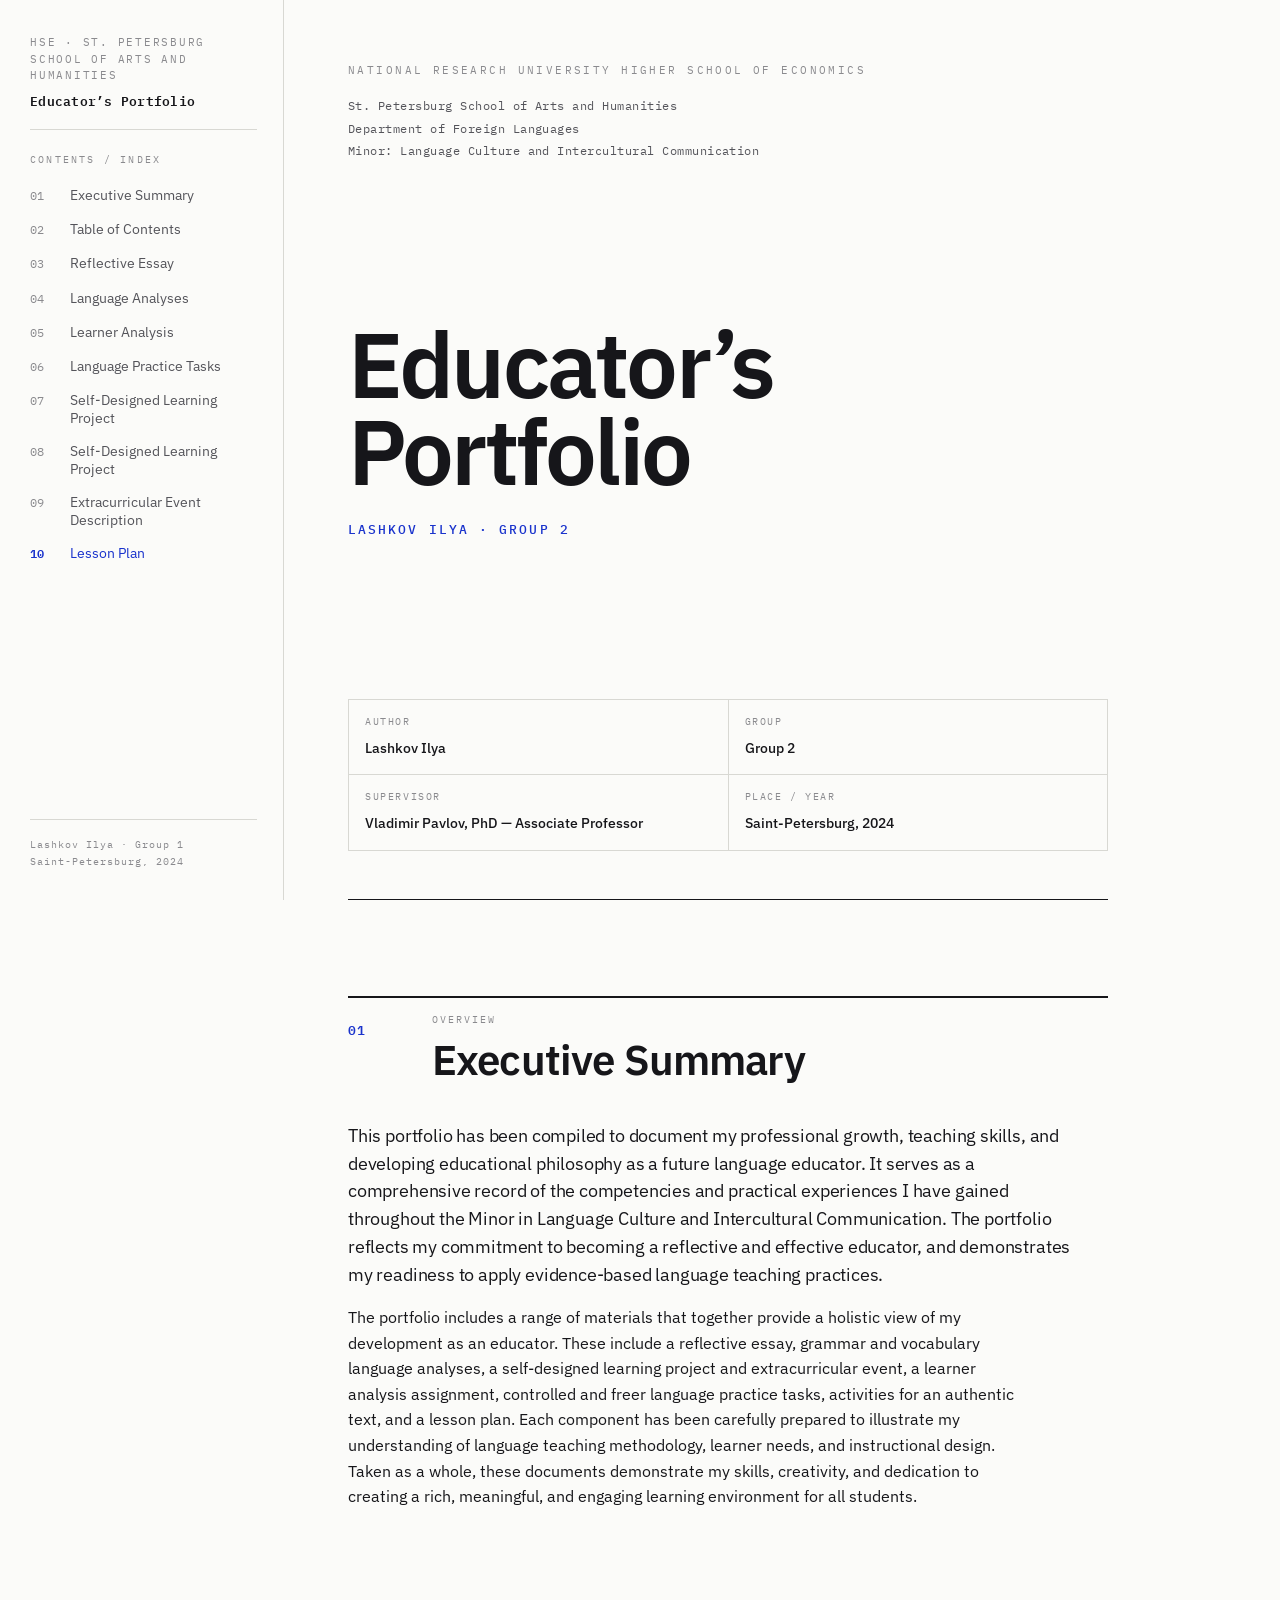
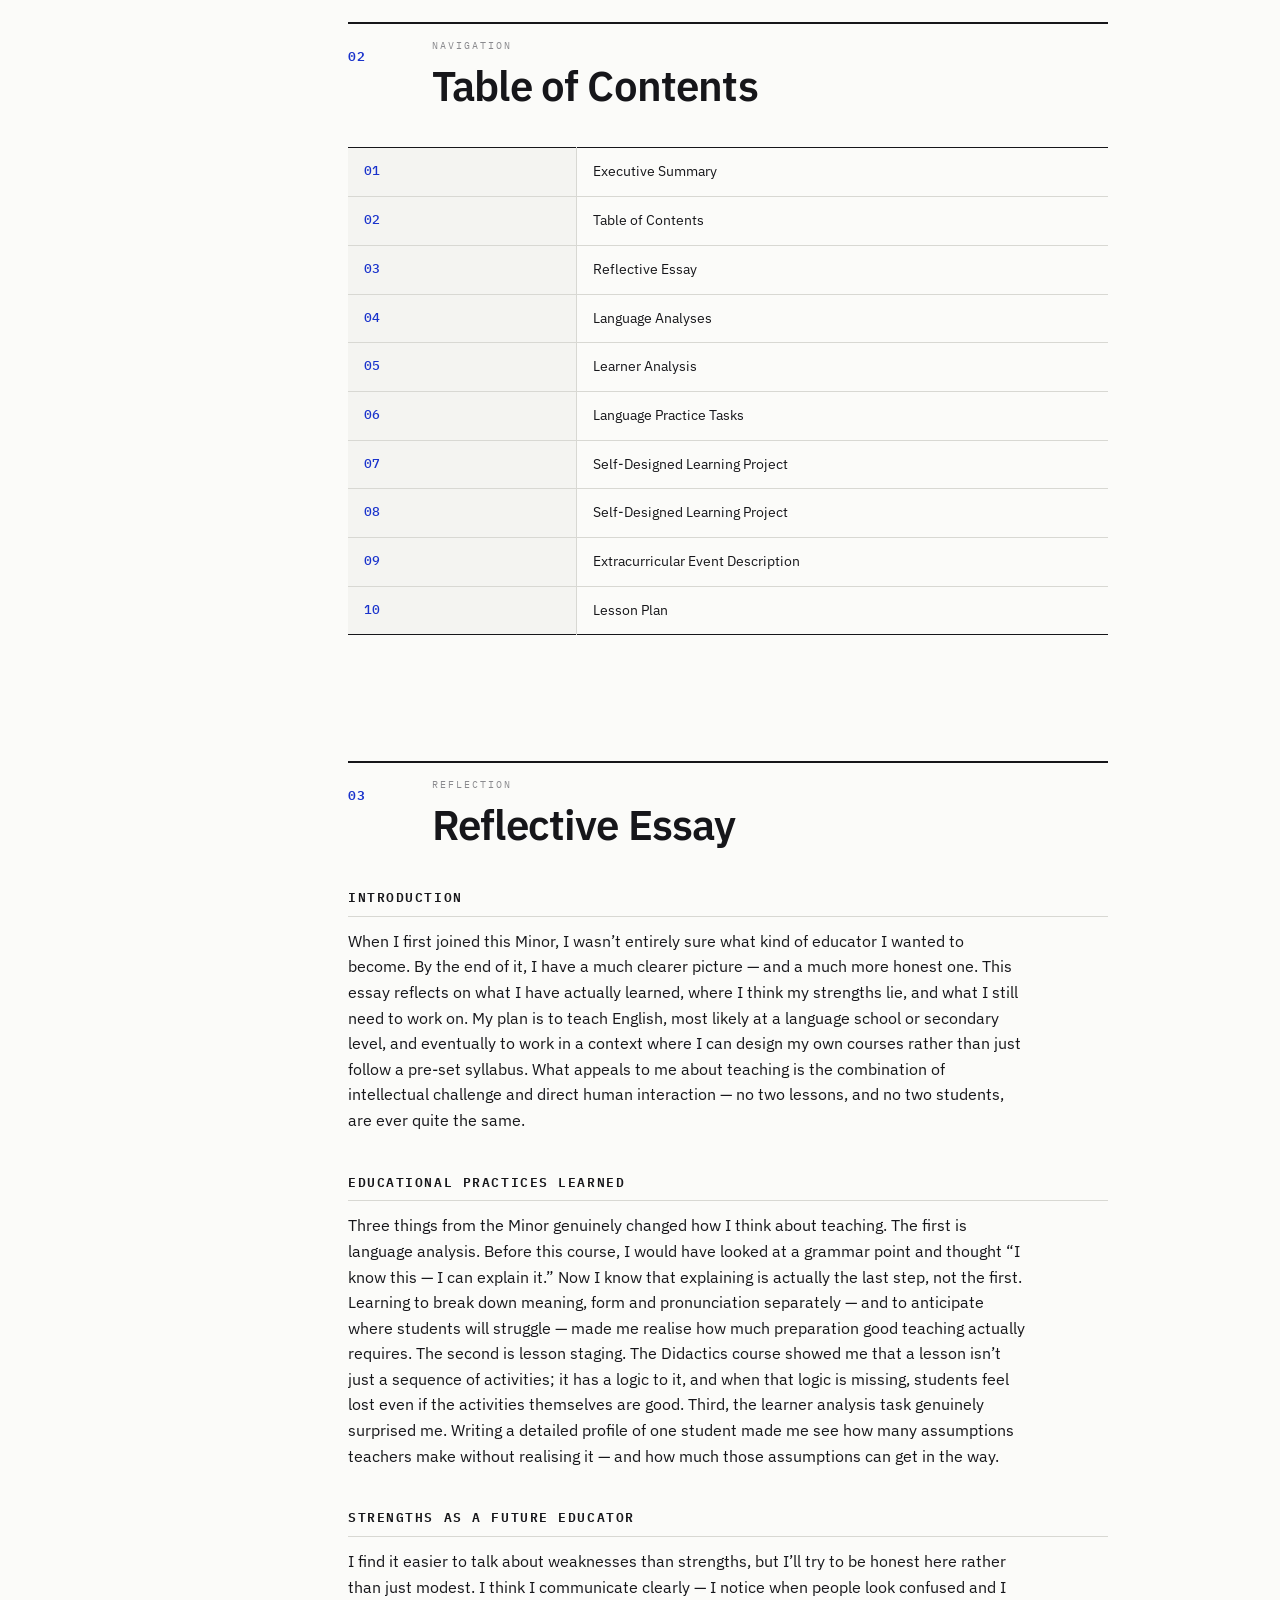
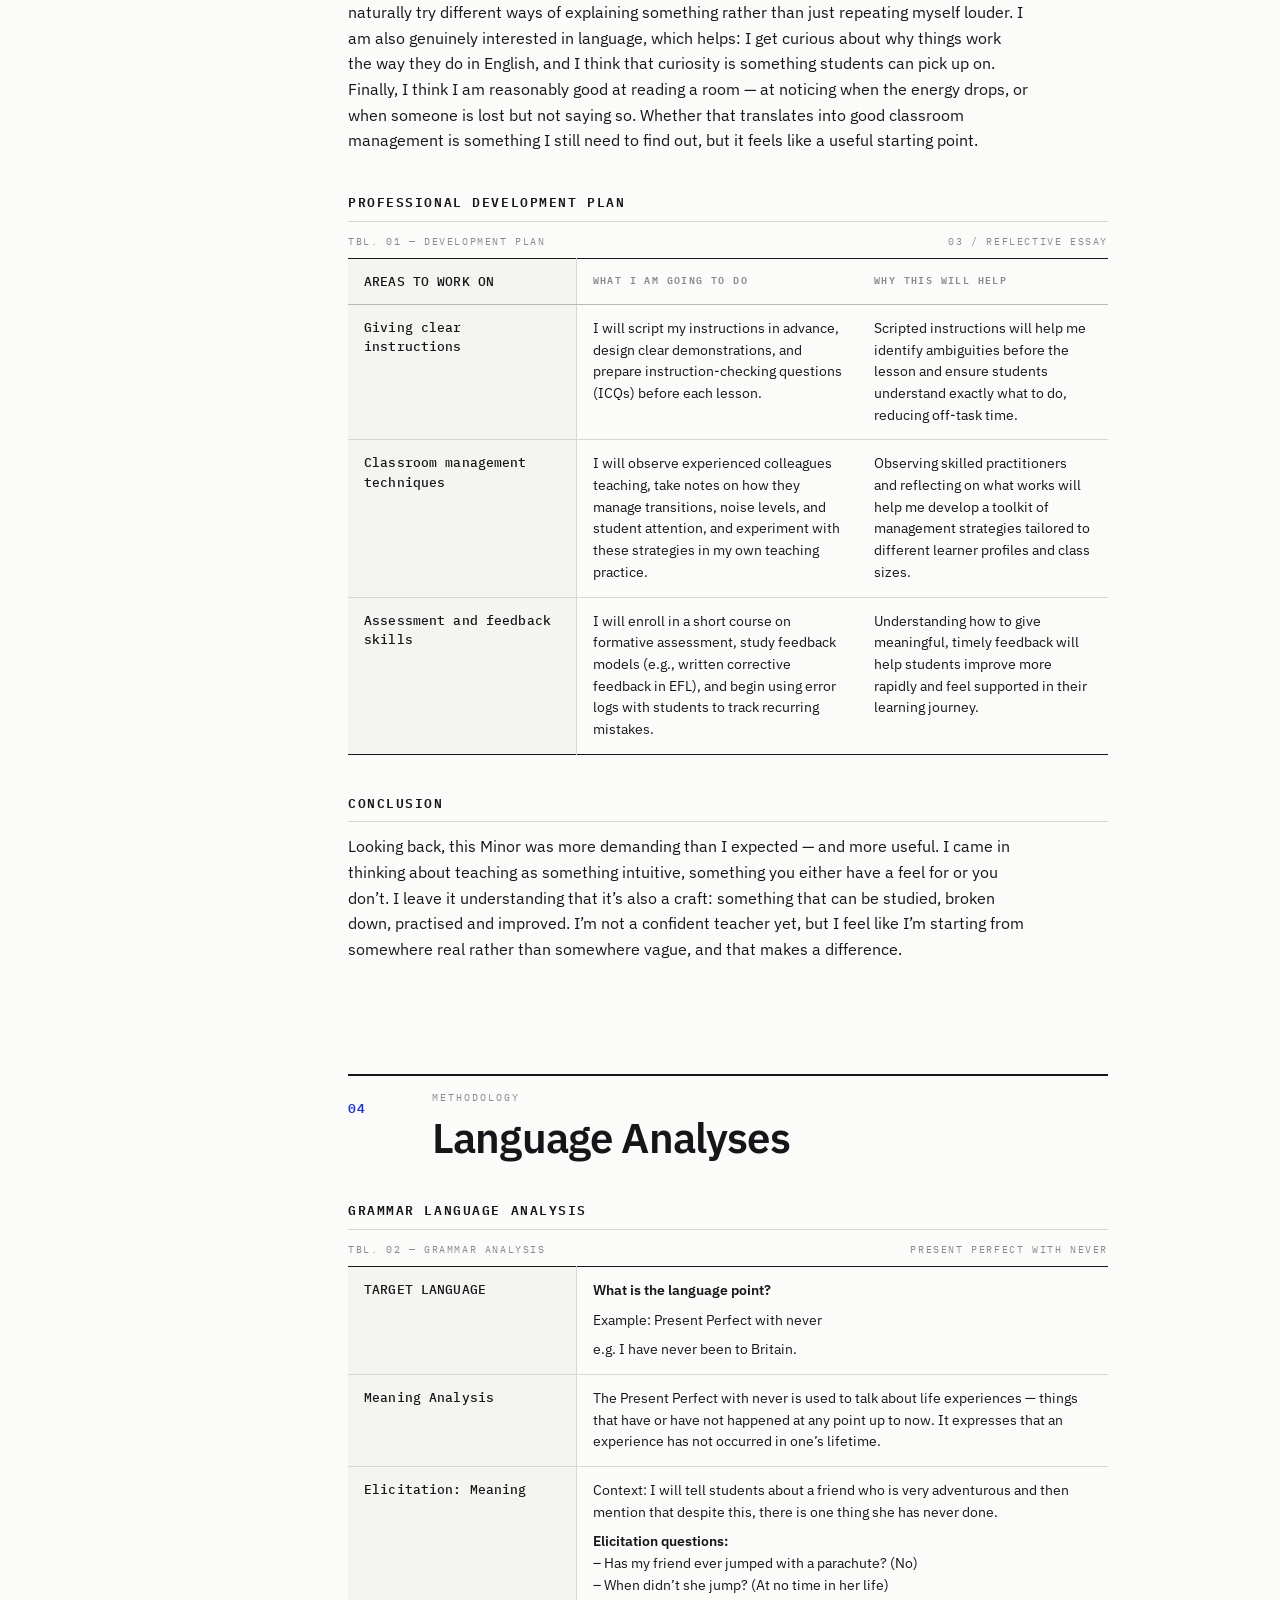
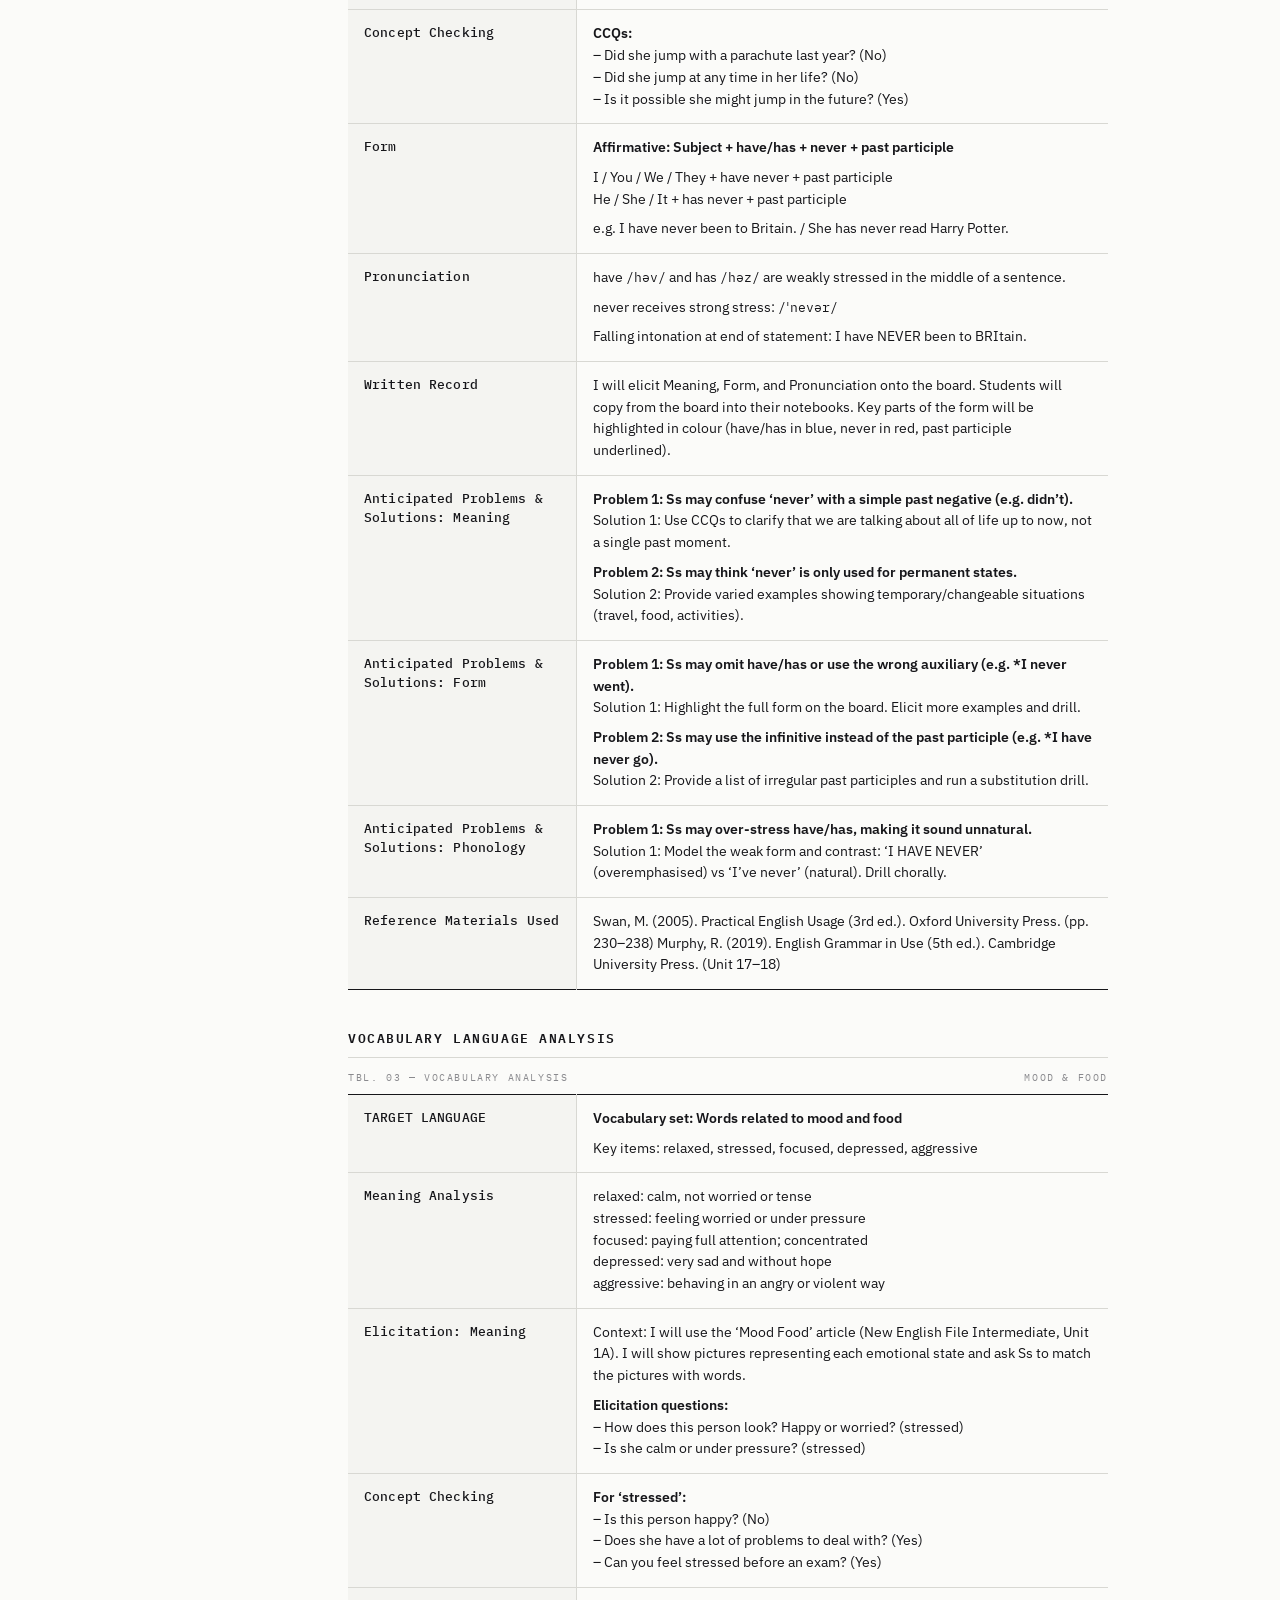
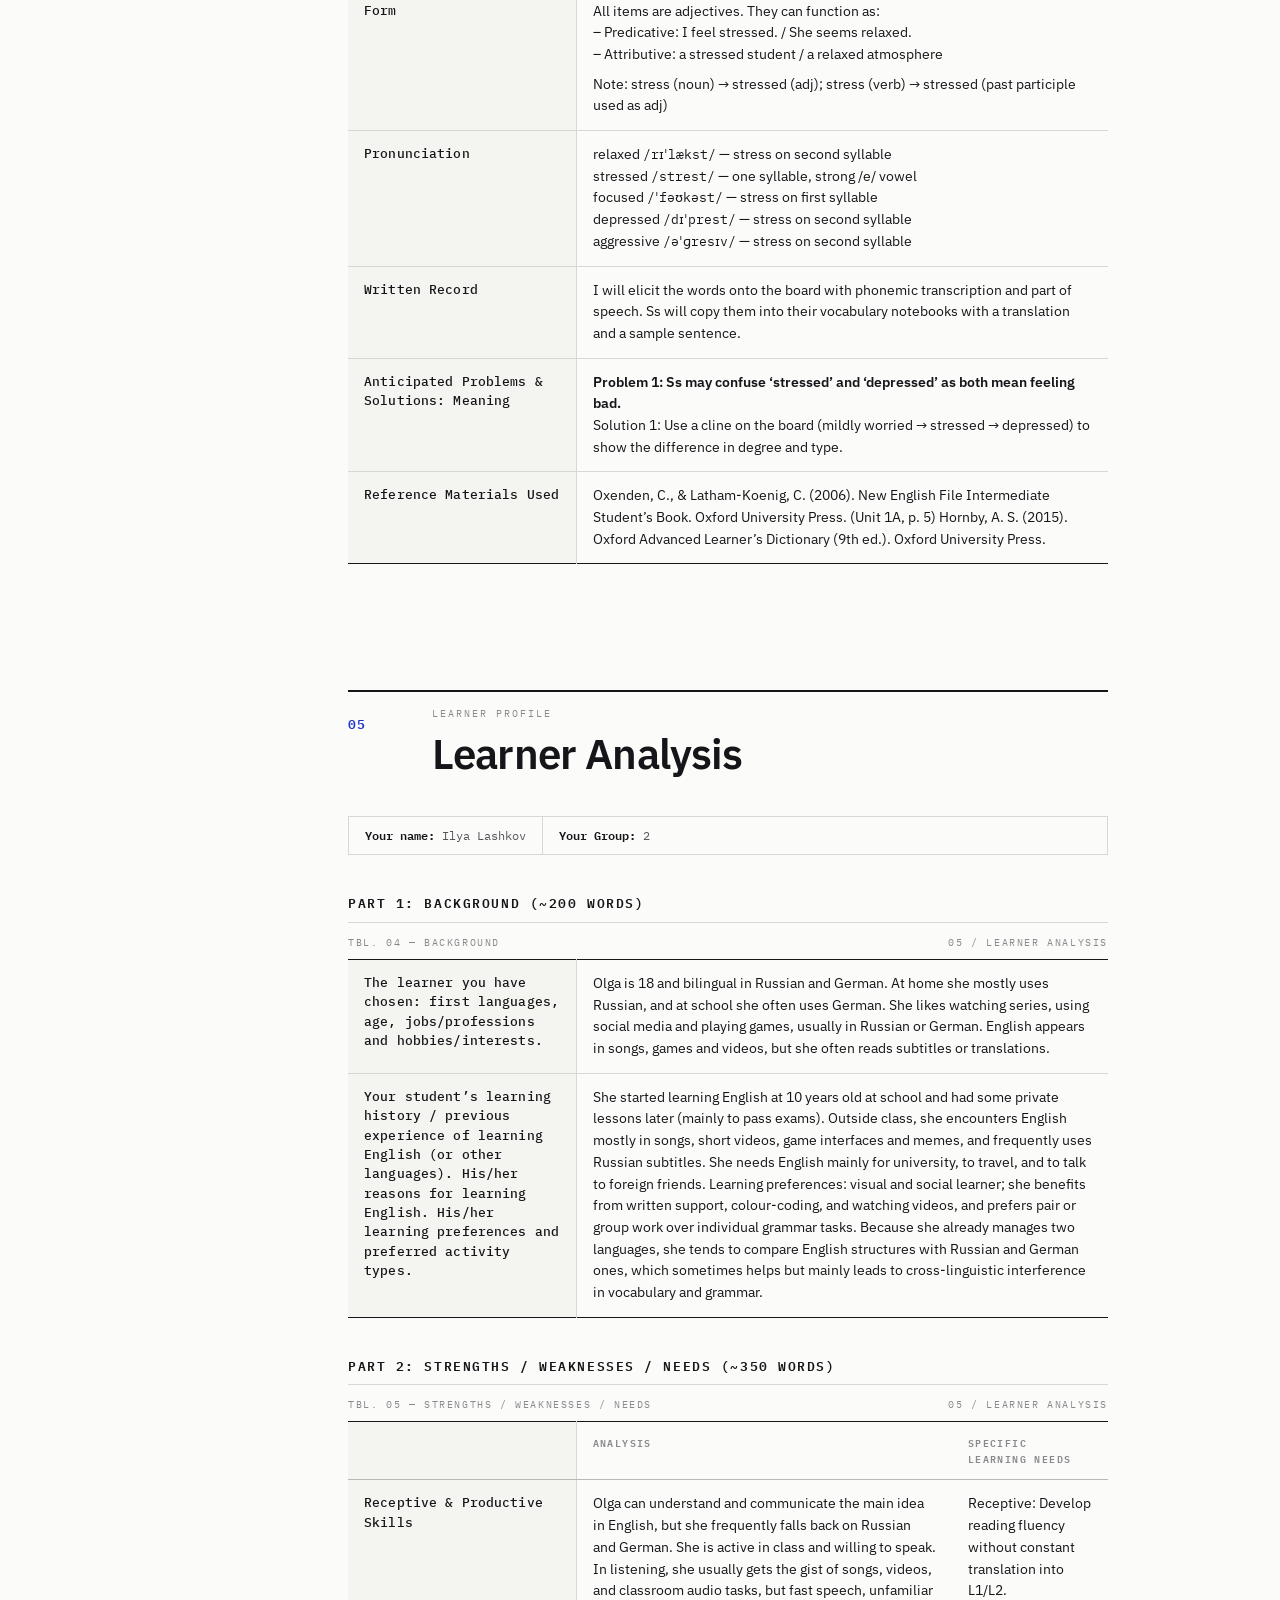
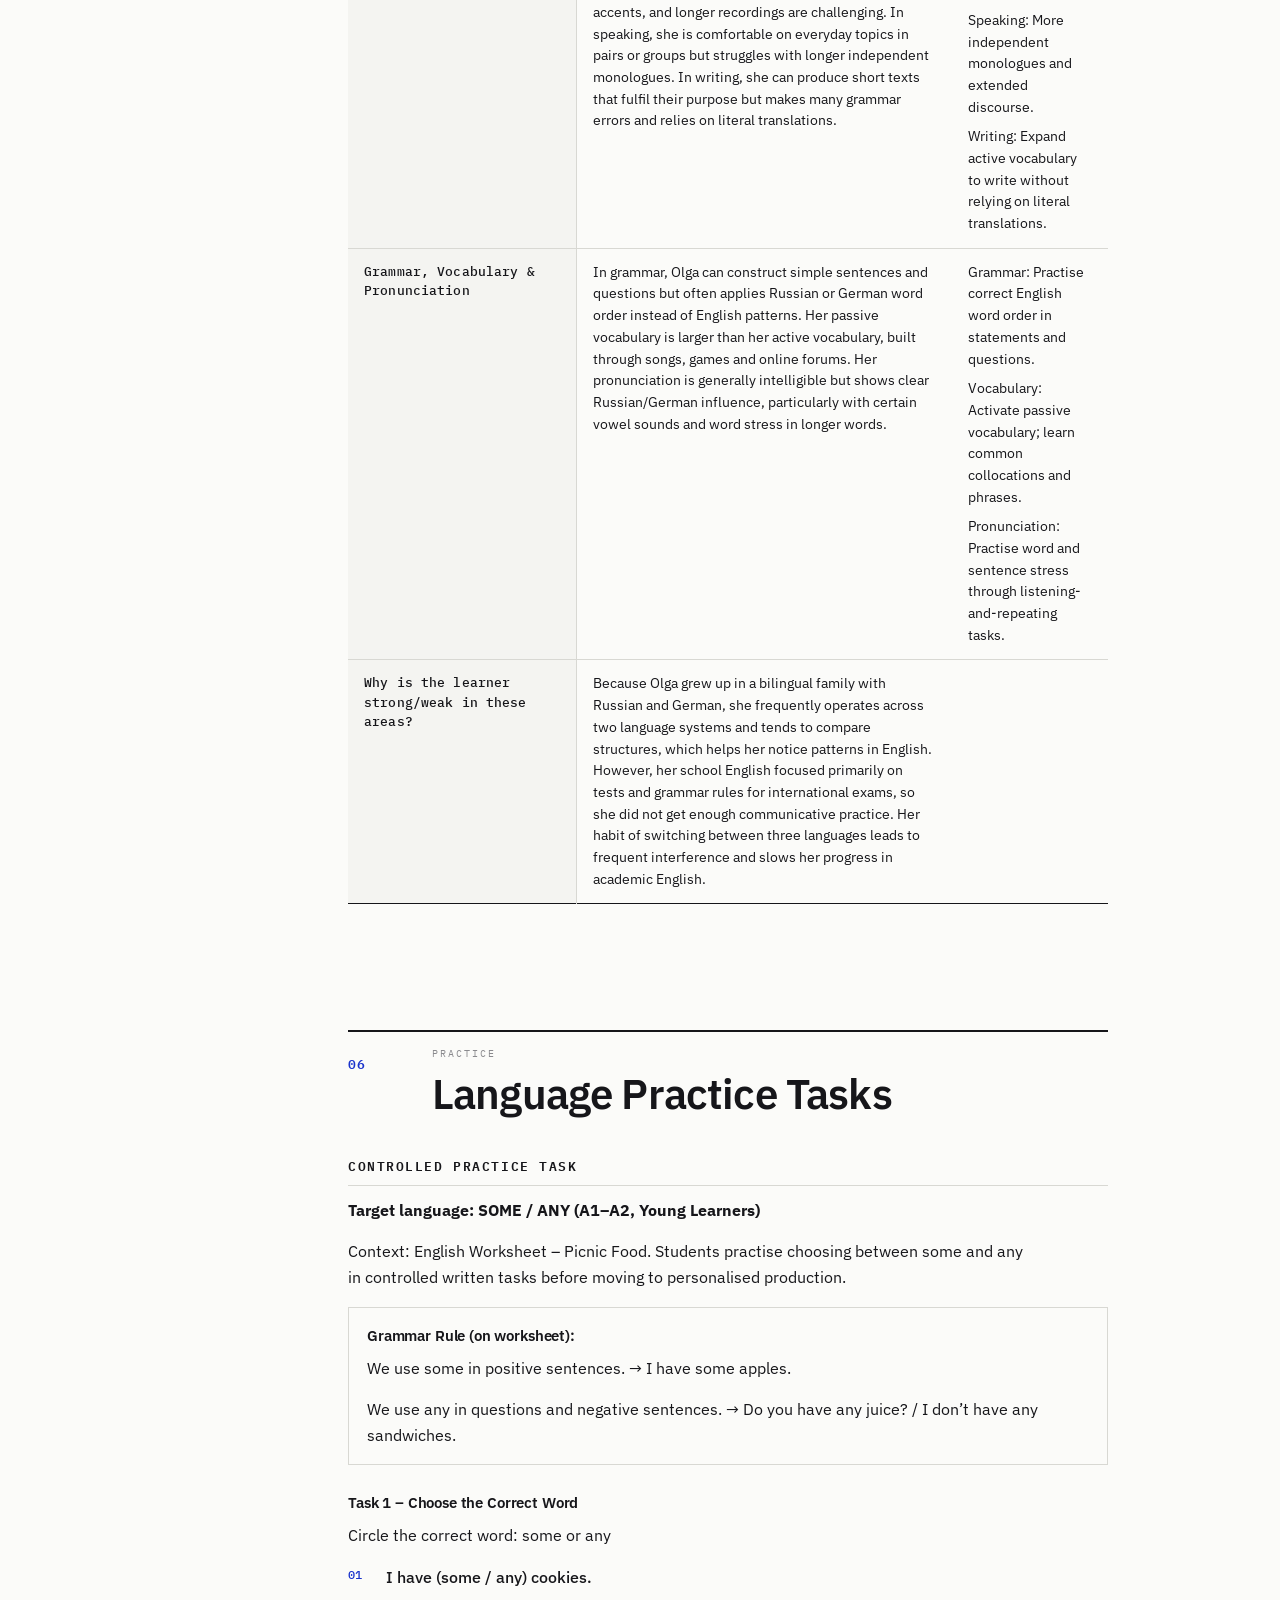
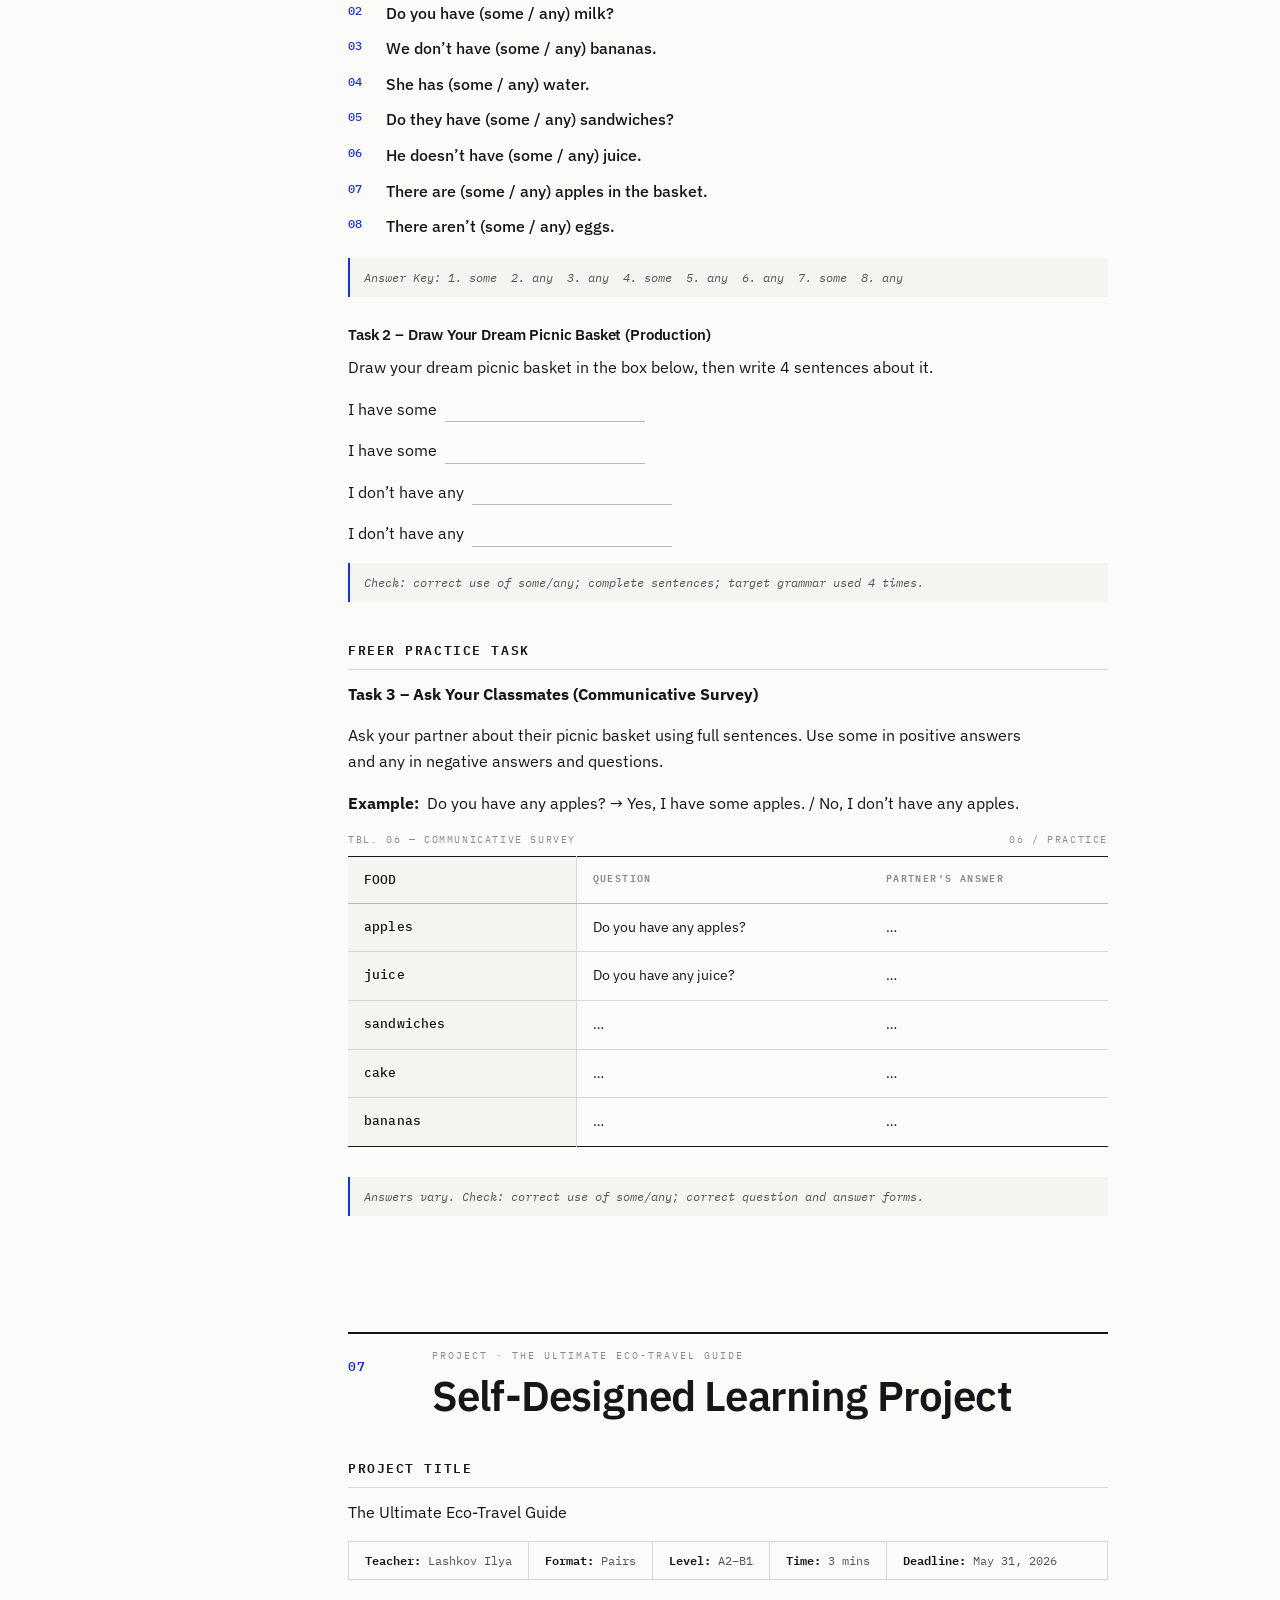
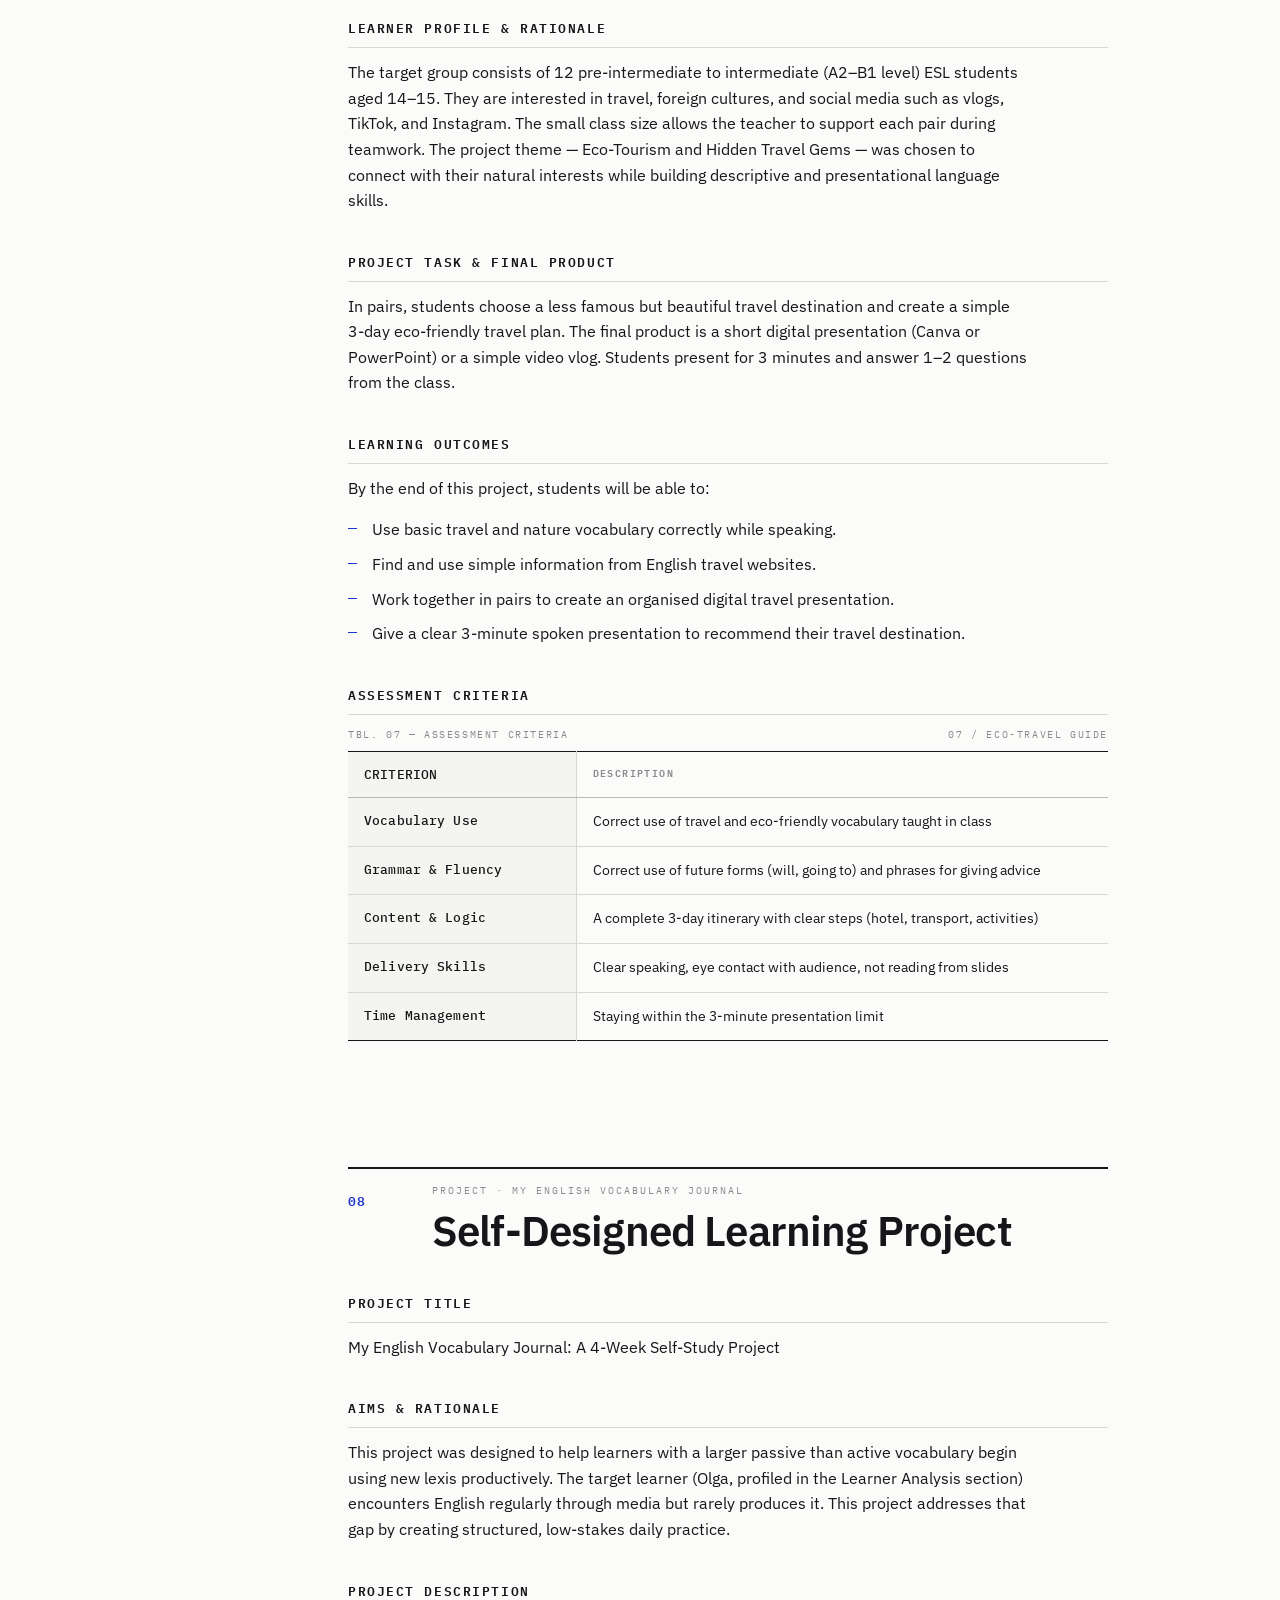
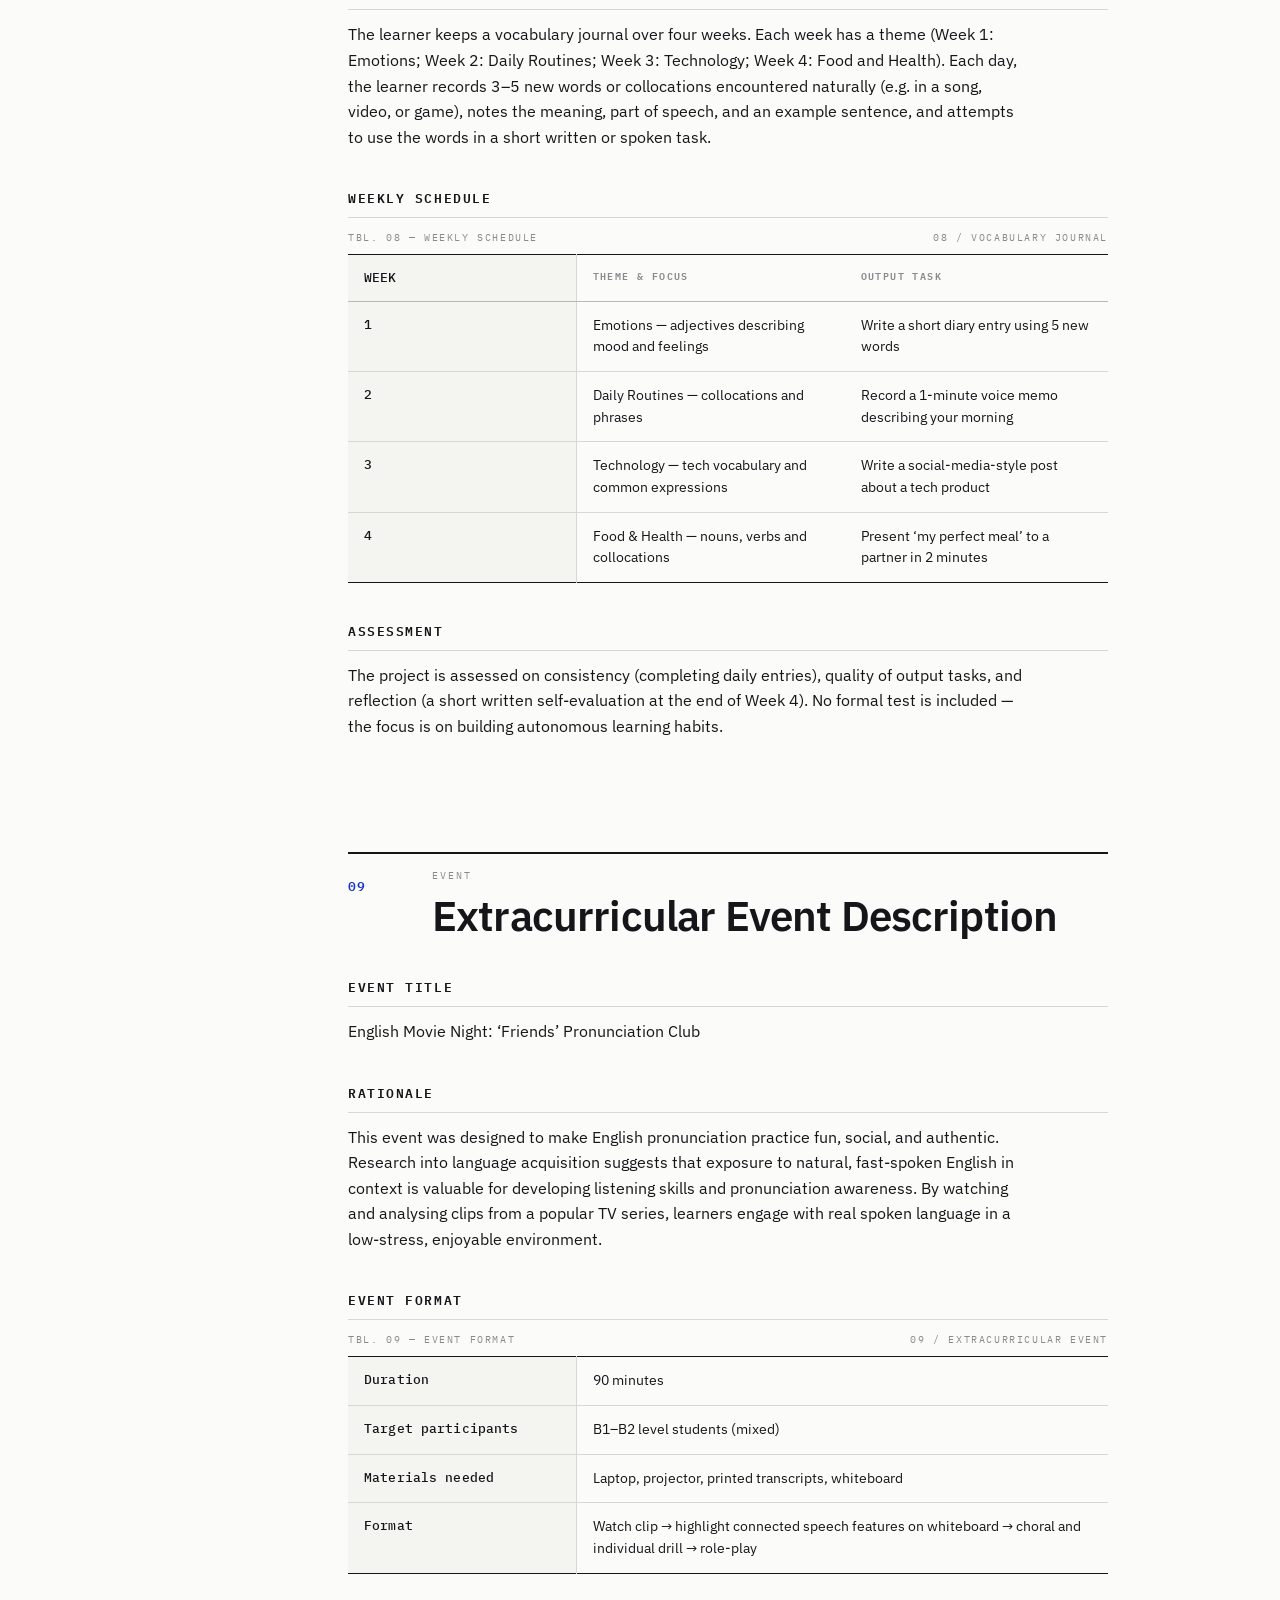
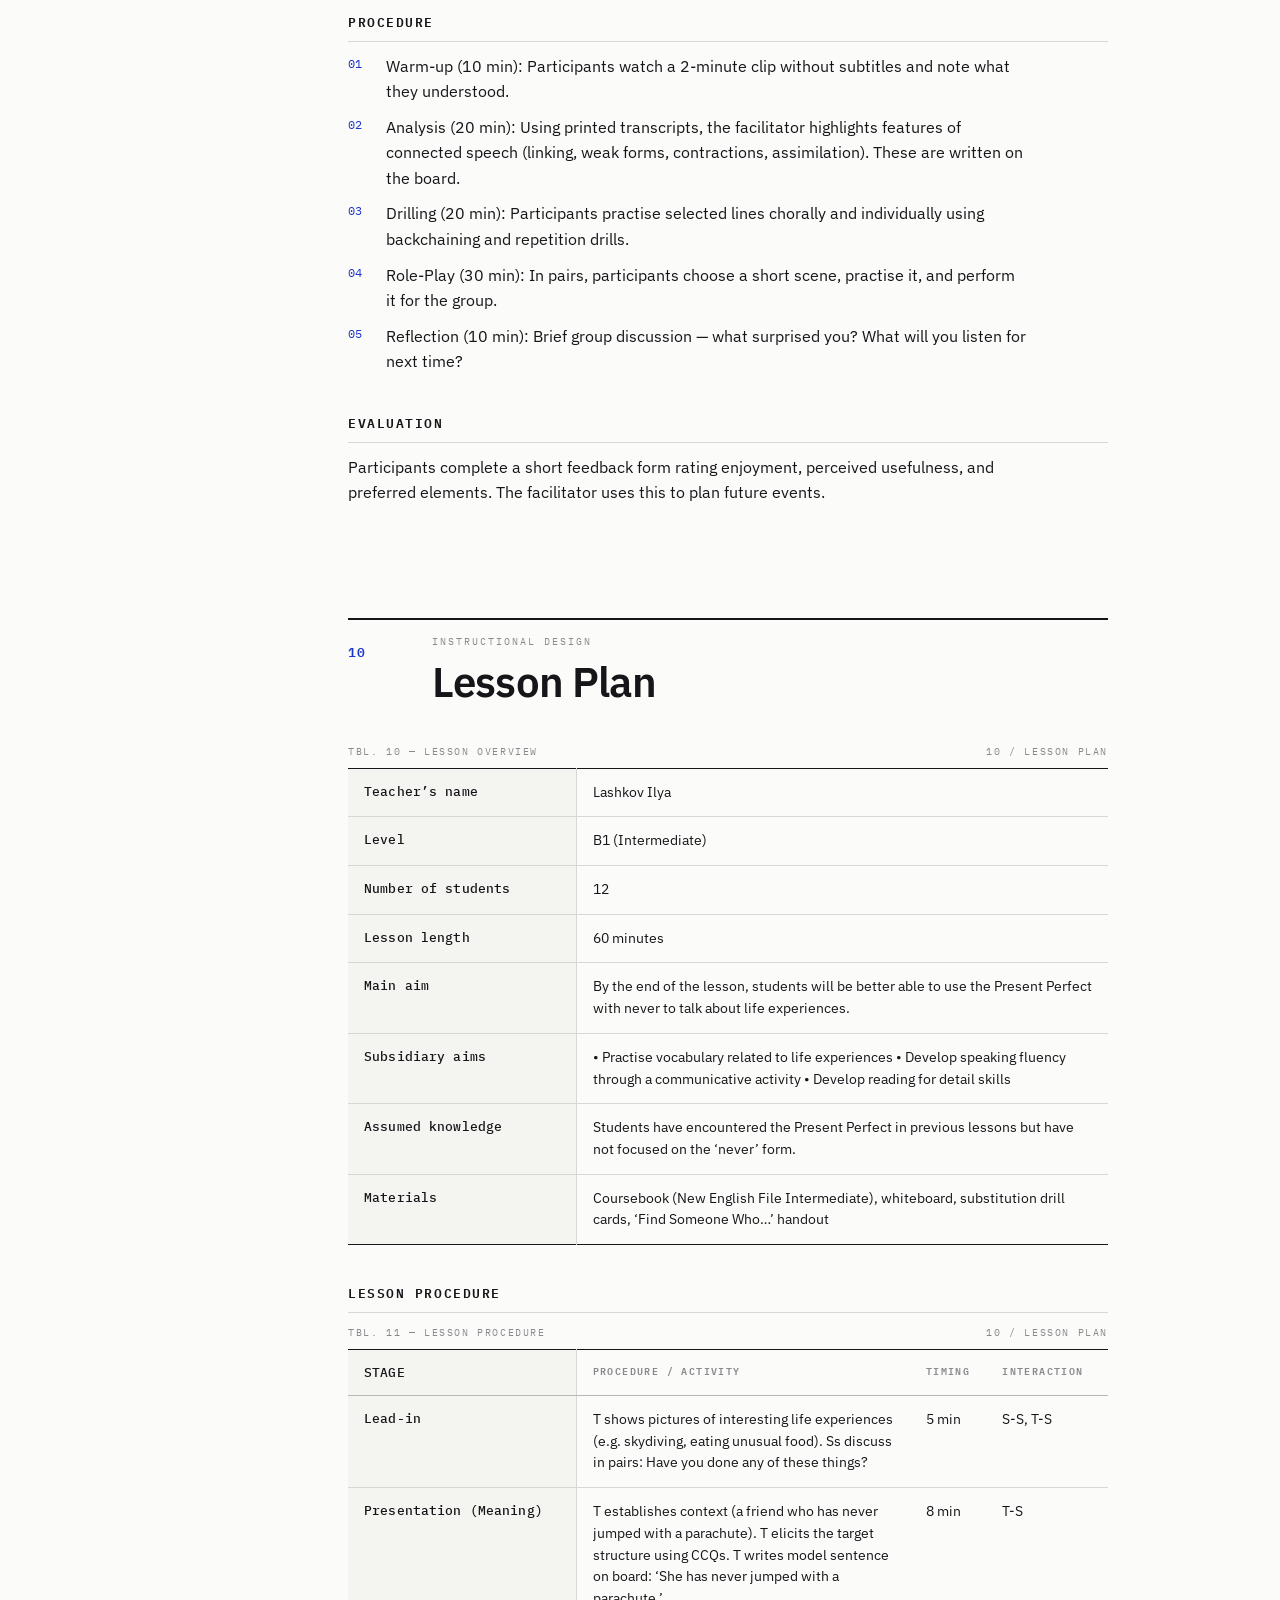
==== commit ac73e10e: "Update index.html" ====
--- a/index.html
+++ b/index.html
@@ -518,11 +518,11 @@
       </div>
       <div class="cover__title">
         <h1>Educator&rsquo;s<br>Portfolio</h1>
-        <span class="sub">Lashkov ilya 1 · Group 1</span>
+        <span class="sub">Lashkov Ilya  · Group 2</span>
       </div>
       <div class="cover__meta">
-        <div><span class="k">Author</span><span class="v">Lashkov ilya 1</span></div>
-        <div><span class="k">Group</span><span class="v">Group 1</span></div>
+        <div><span class="k">Author</span><span class="v">Lashkov Ilya </span></div>
+        <div><span class="k">Group</span><span class="v">Group 2</span></div>
         <div><span class="k">Supervisor</span><span class="v">Vladimir Pavlov, PhD — Associate Professor</span></div>
         <div><span class="k">Place / Year</span><span class="v">Saint-Petersburg, 2024</span></div>
       </div>
@@ -1087,7 +1087,7 @@
         <div class="colophon">
           <div>
             <b>Educator&rsquo;s Portfolio</b><br>
-            Lashkov ilya 1 · Group 1<br>
+            Lashkov Ilya  · Group 2<br>
             Supervisor: Vladimir Pavlov, PhD
           </div>
           <div>
